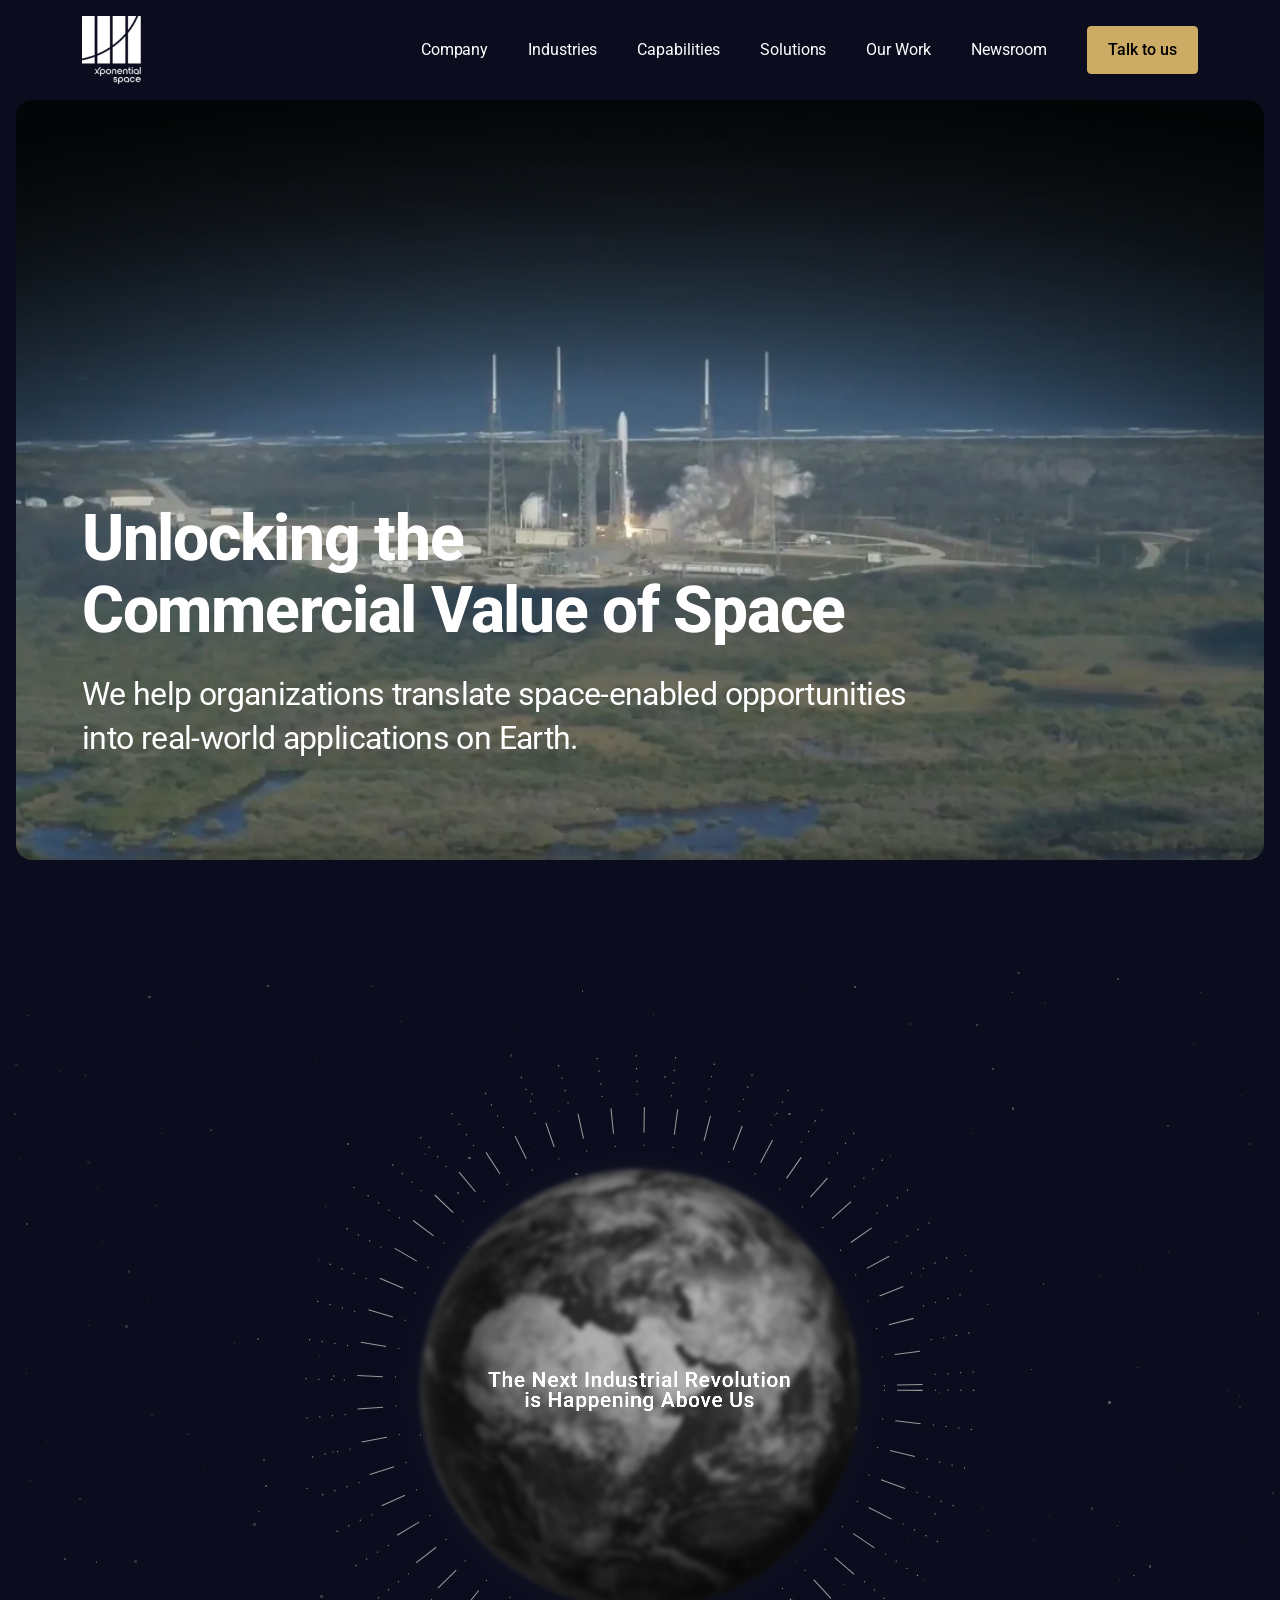
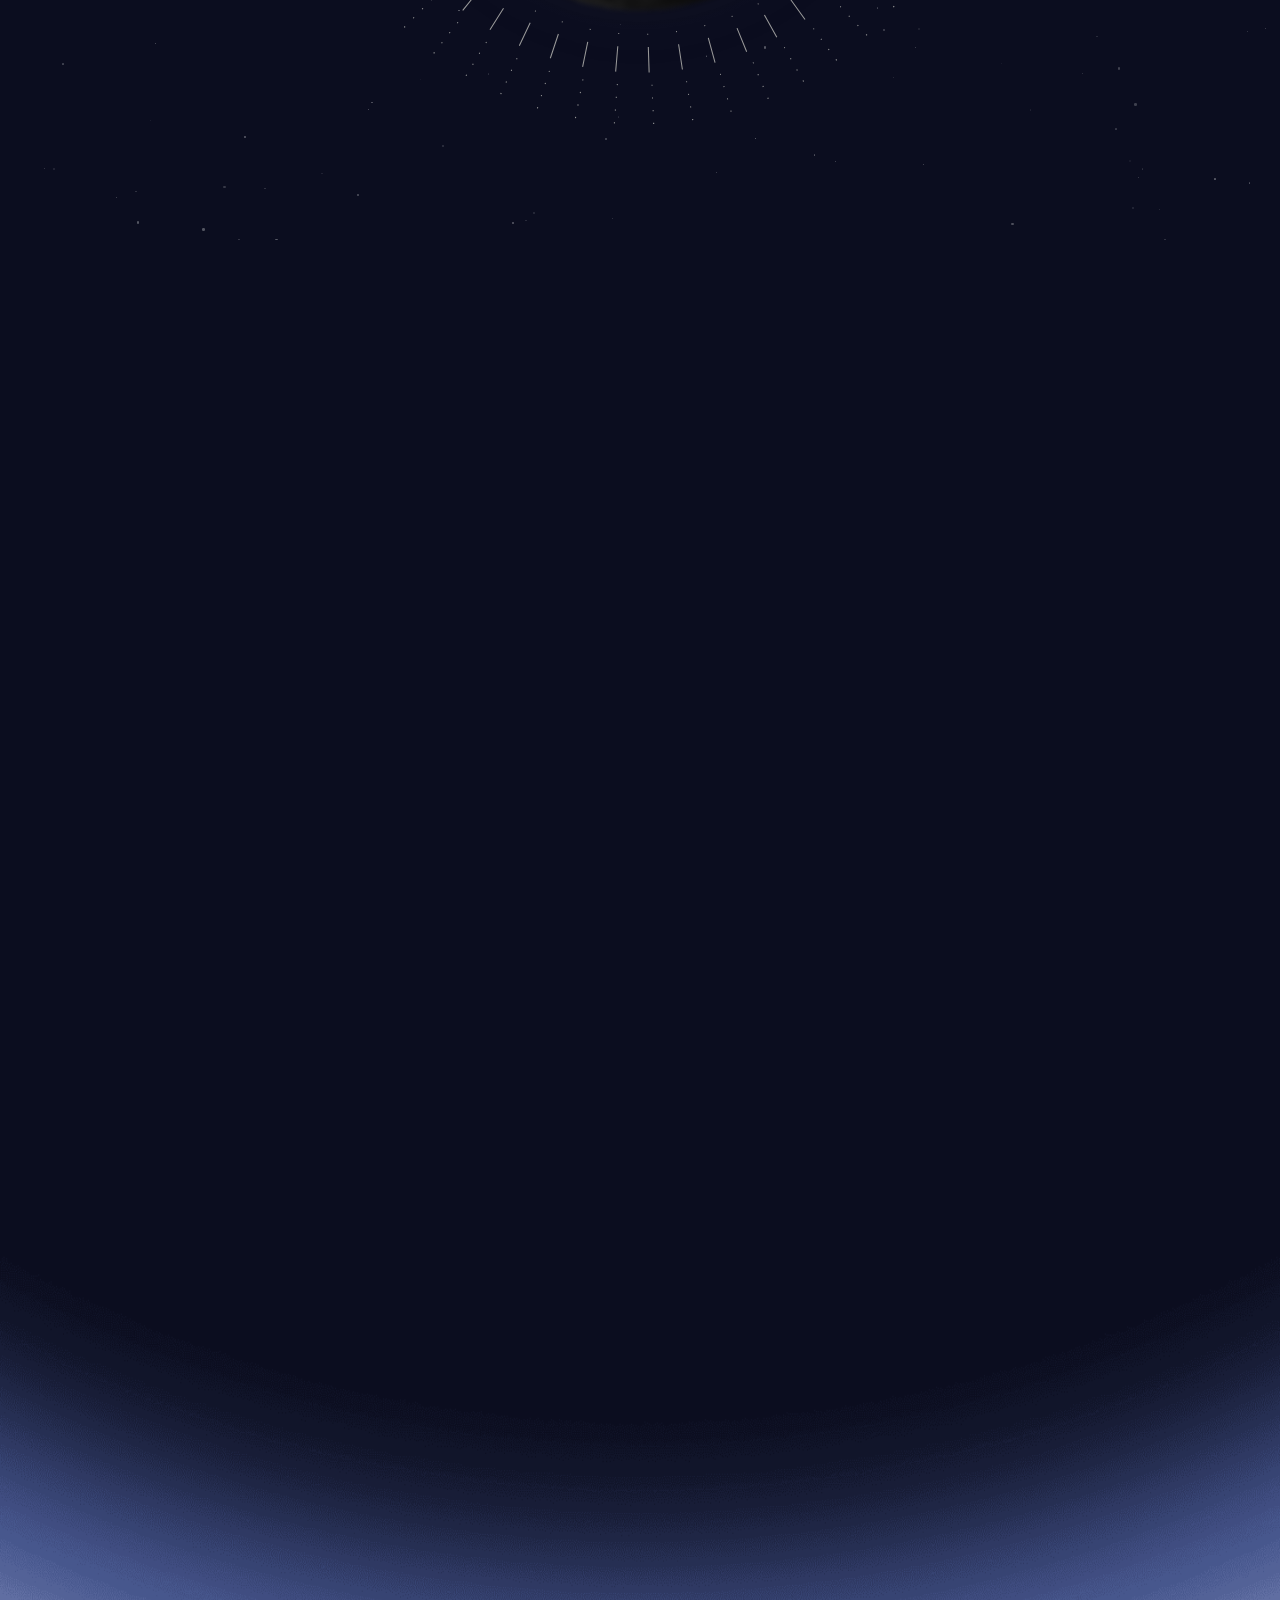
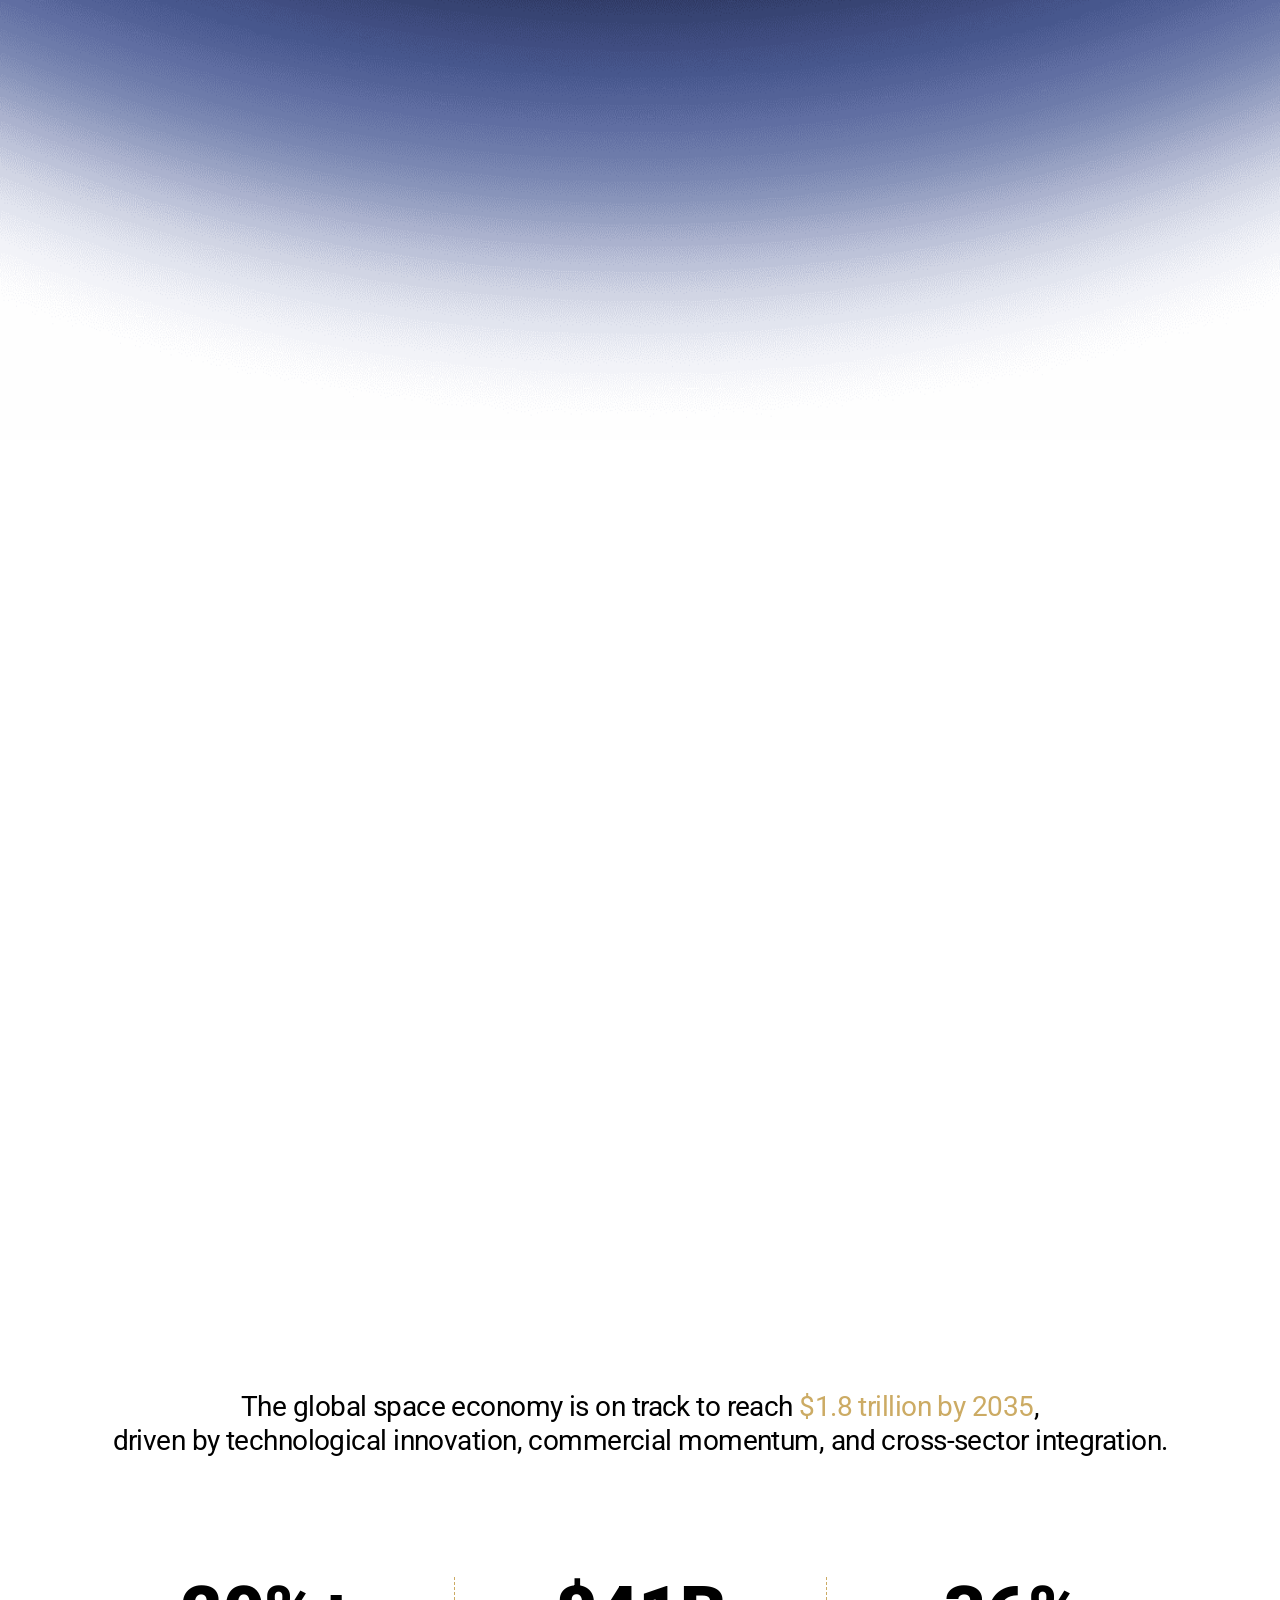
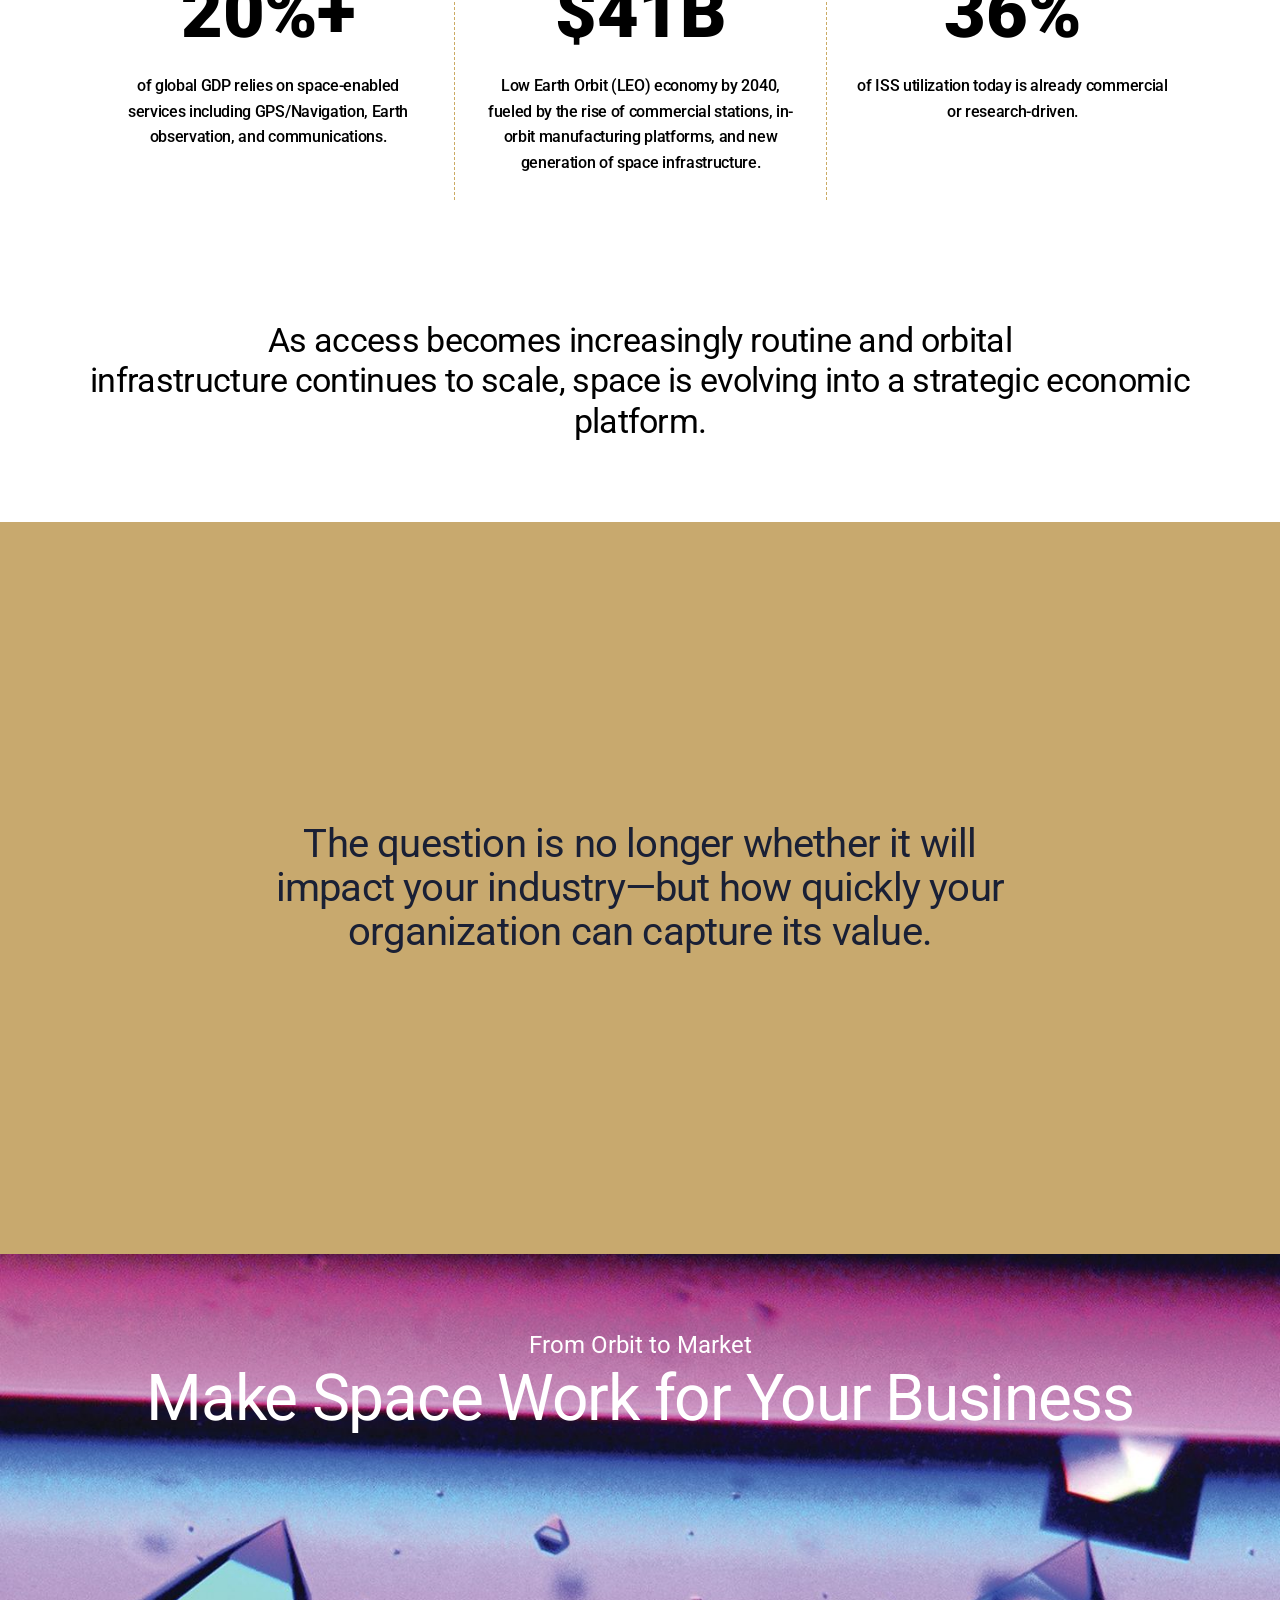
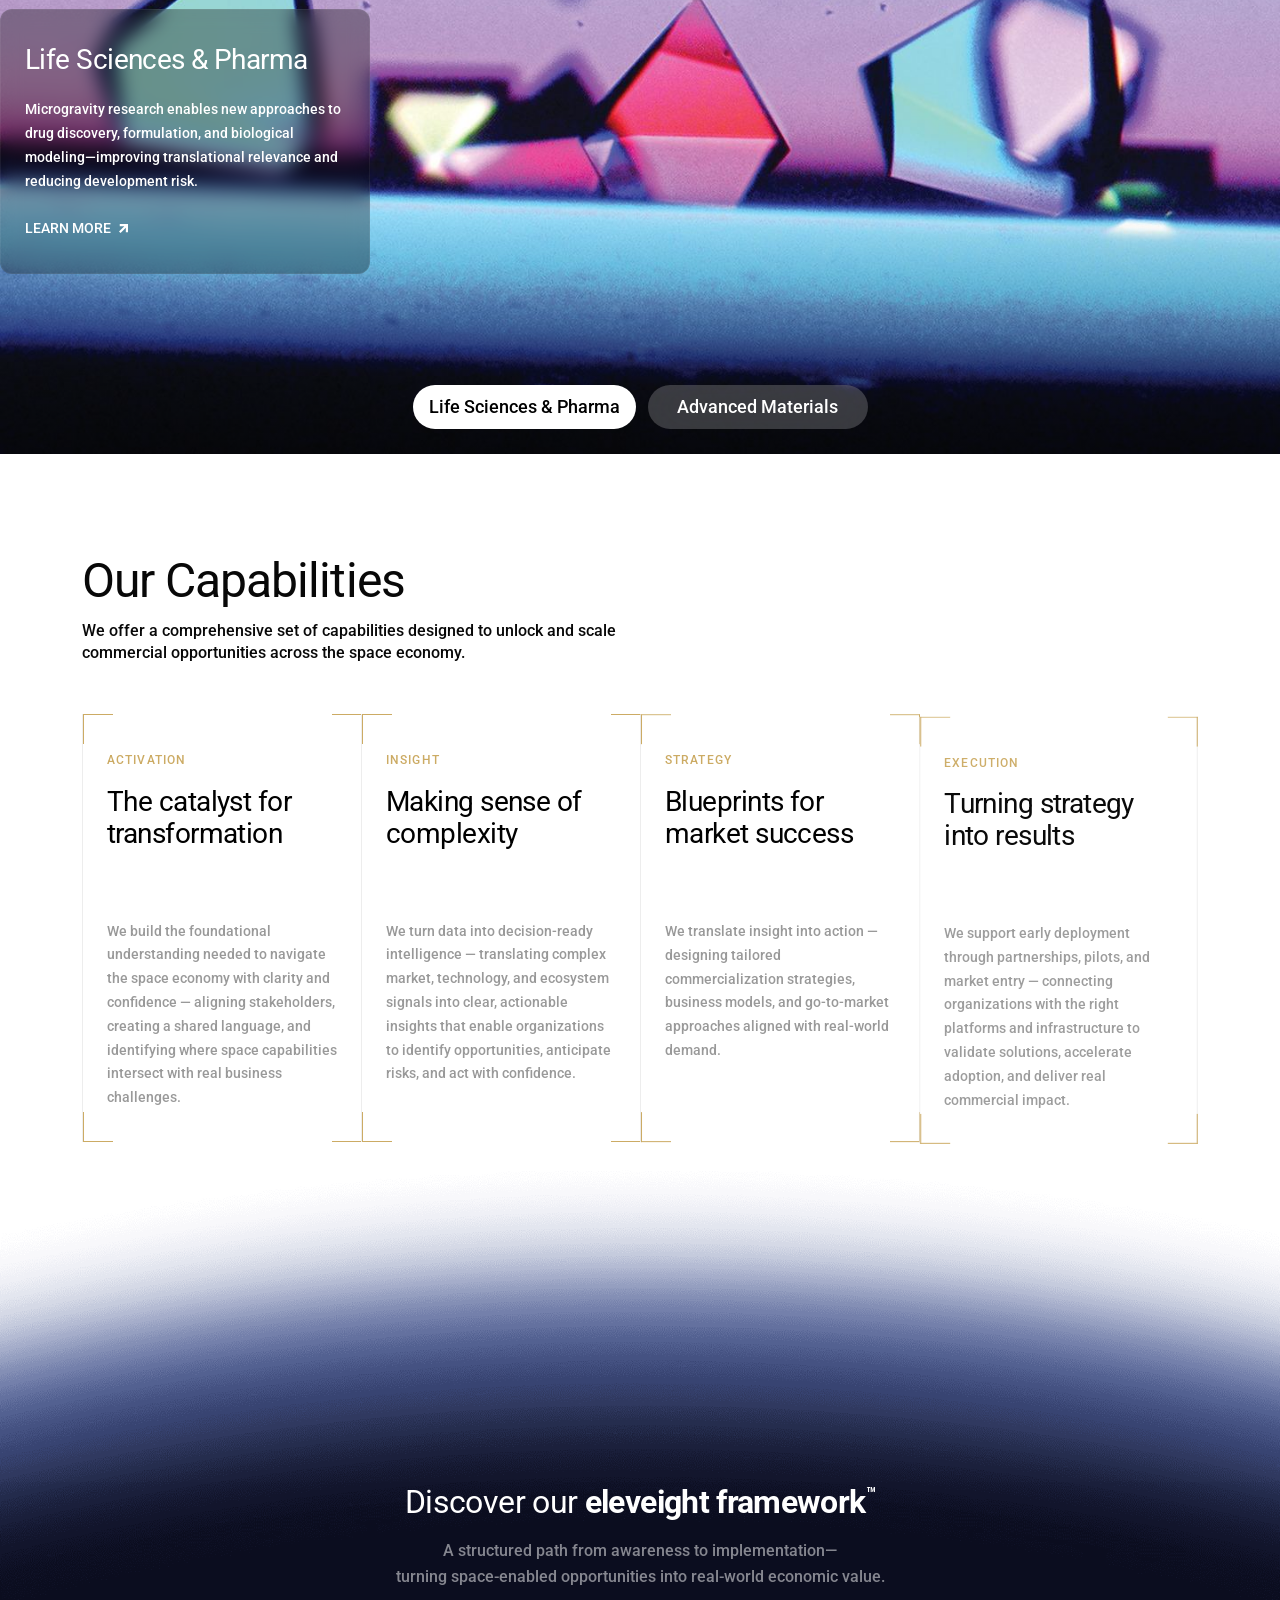
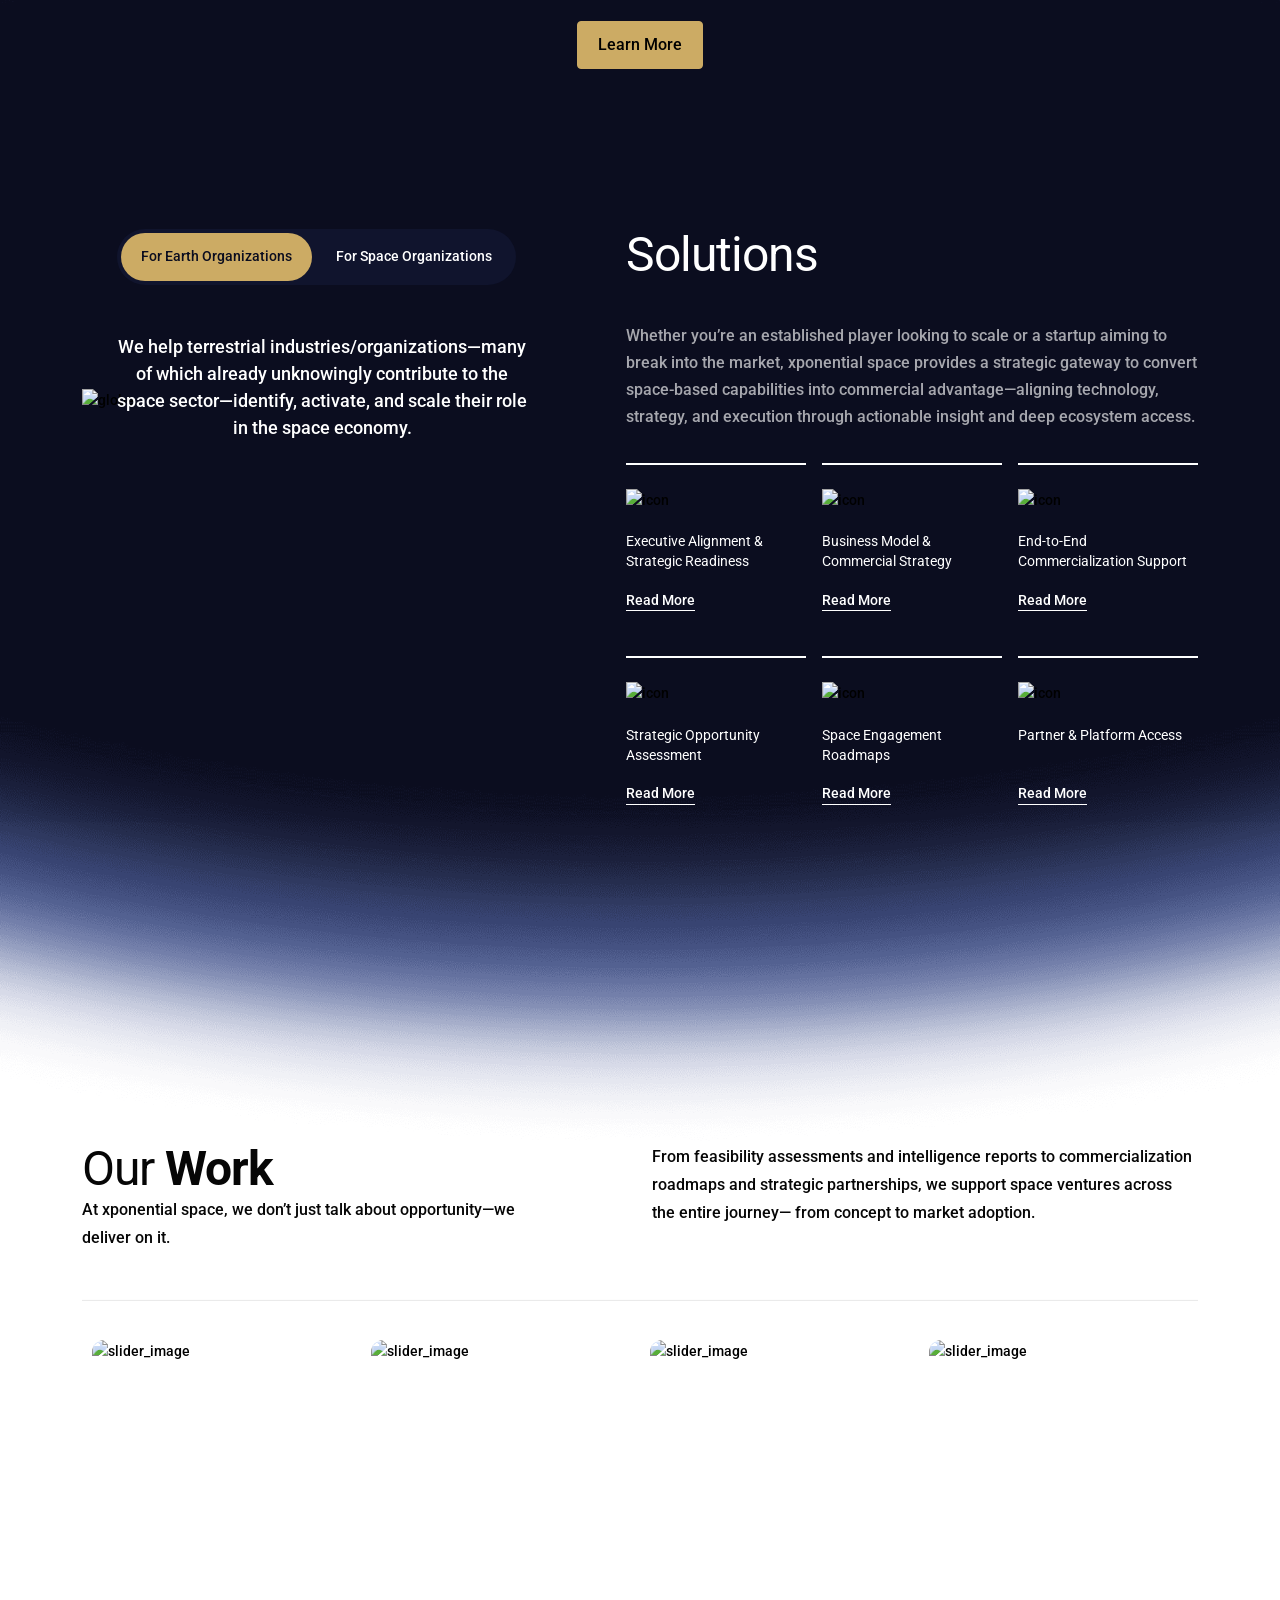
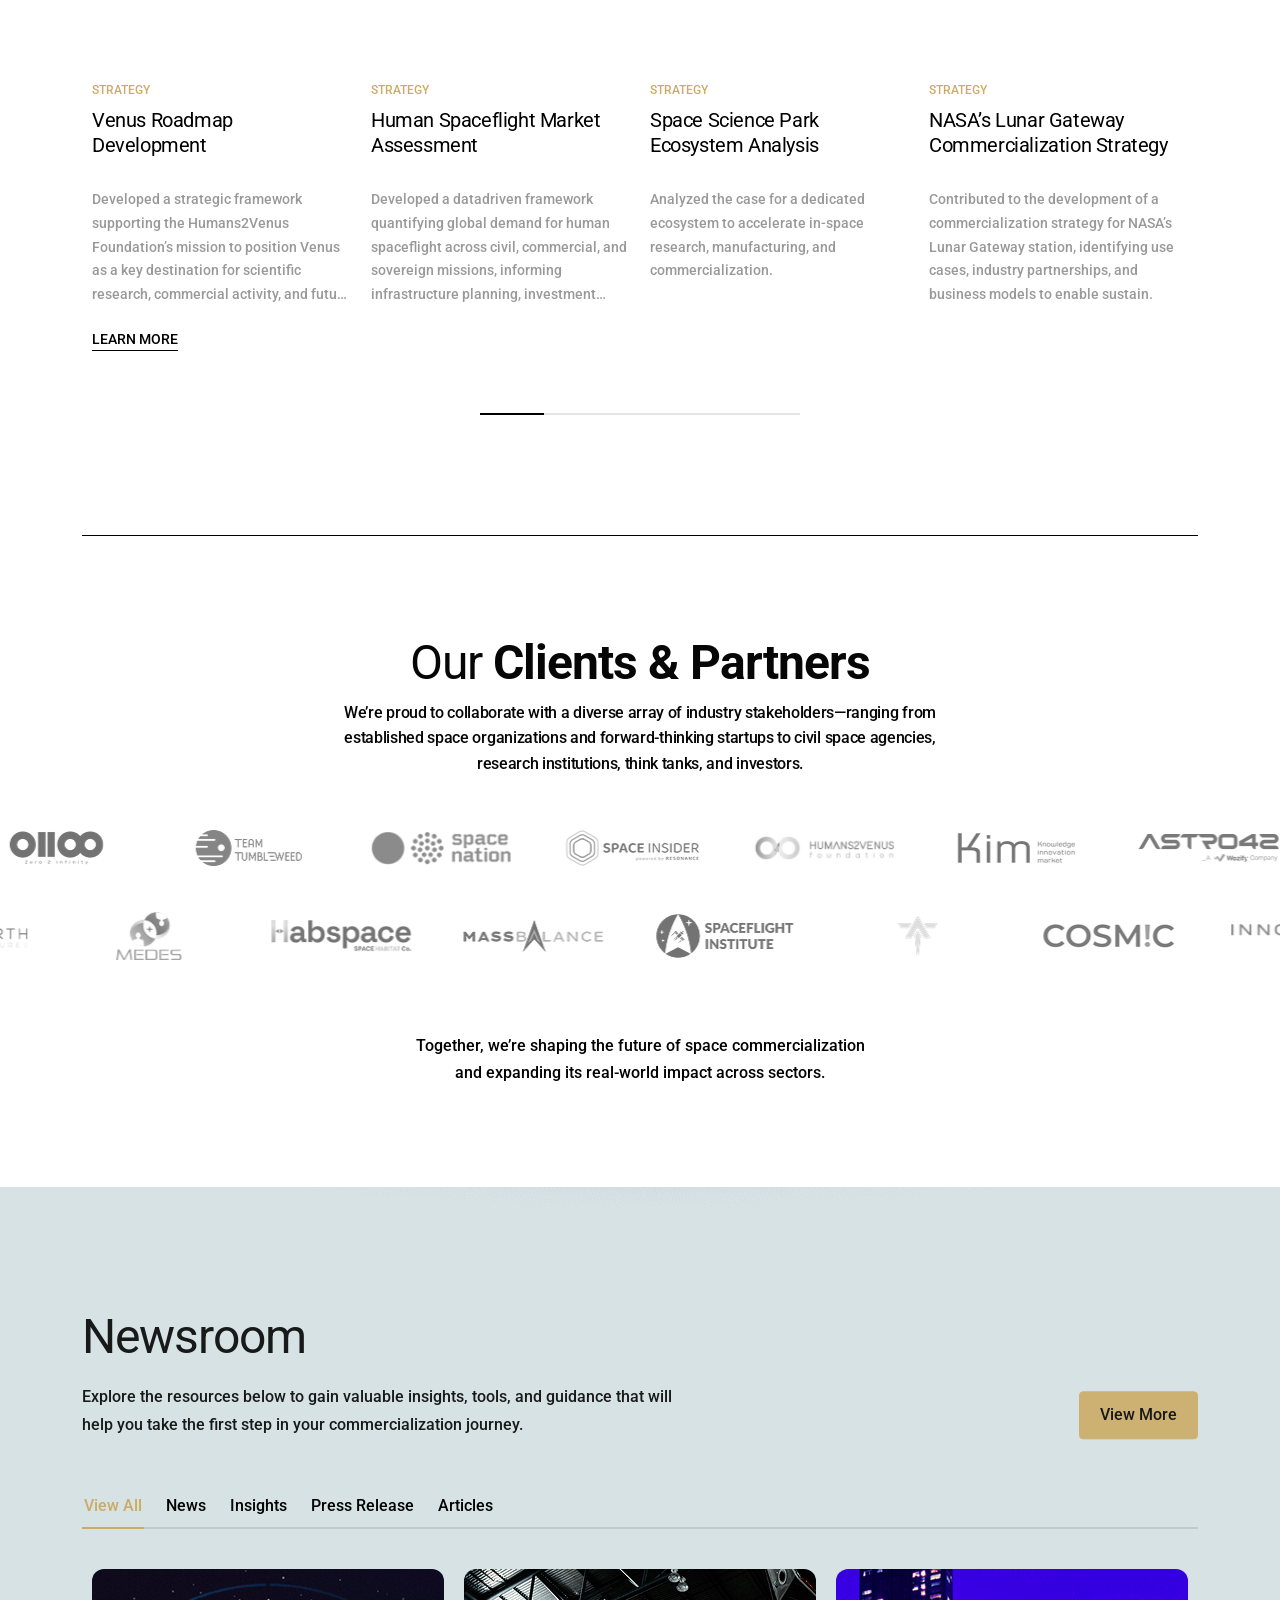
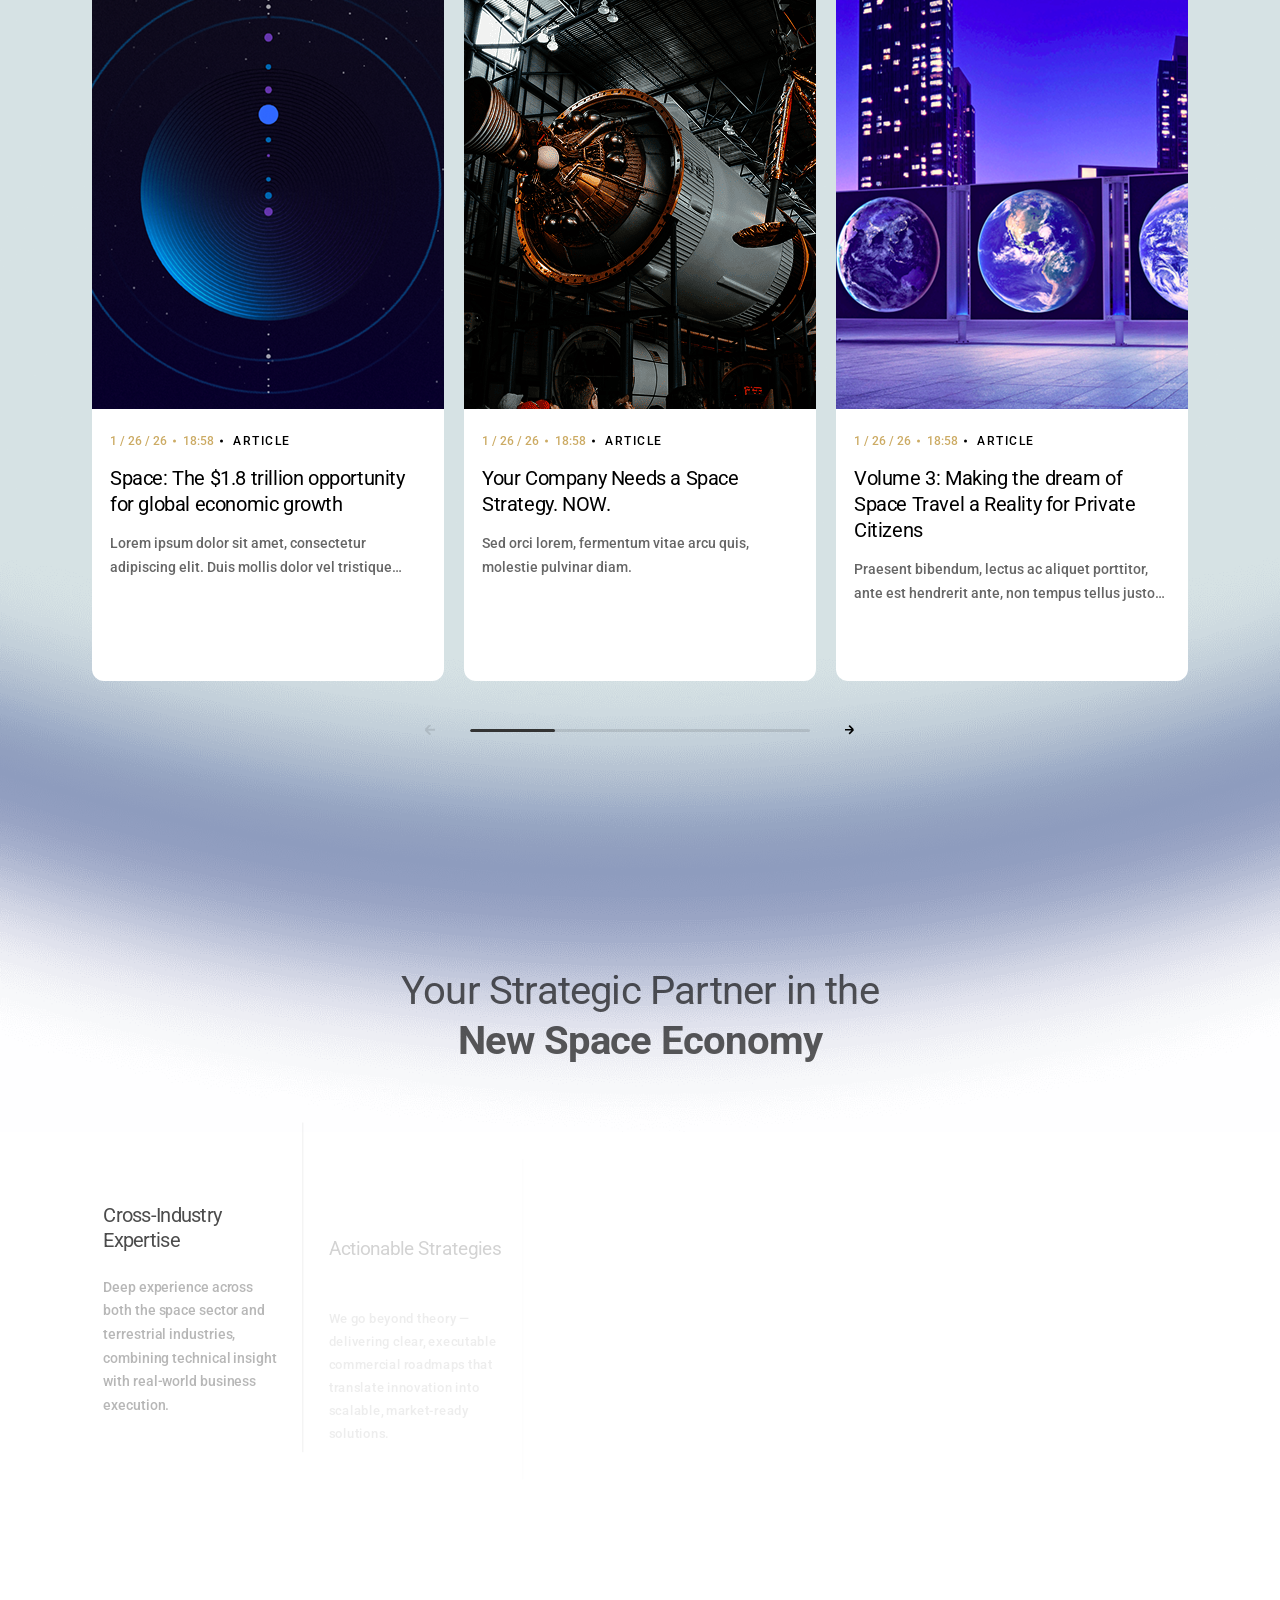
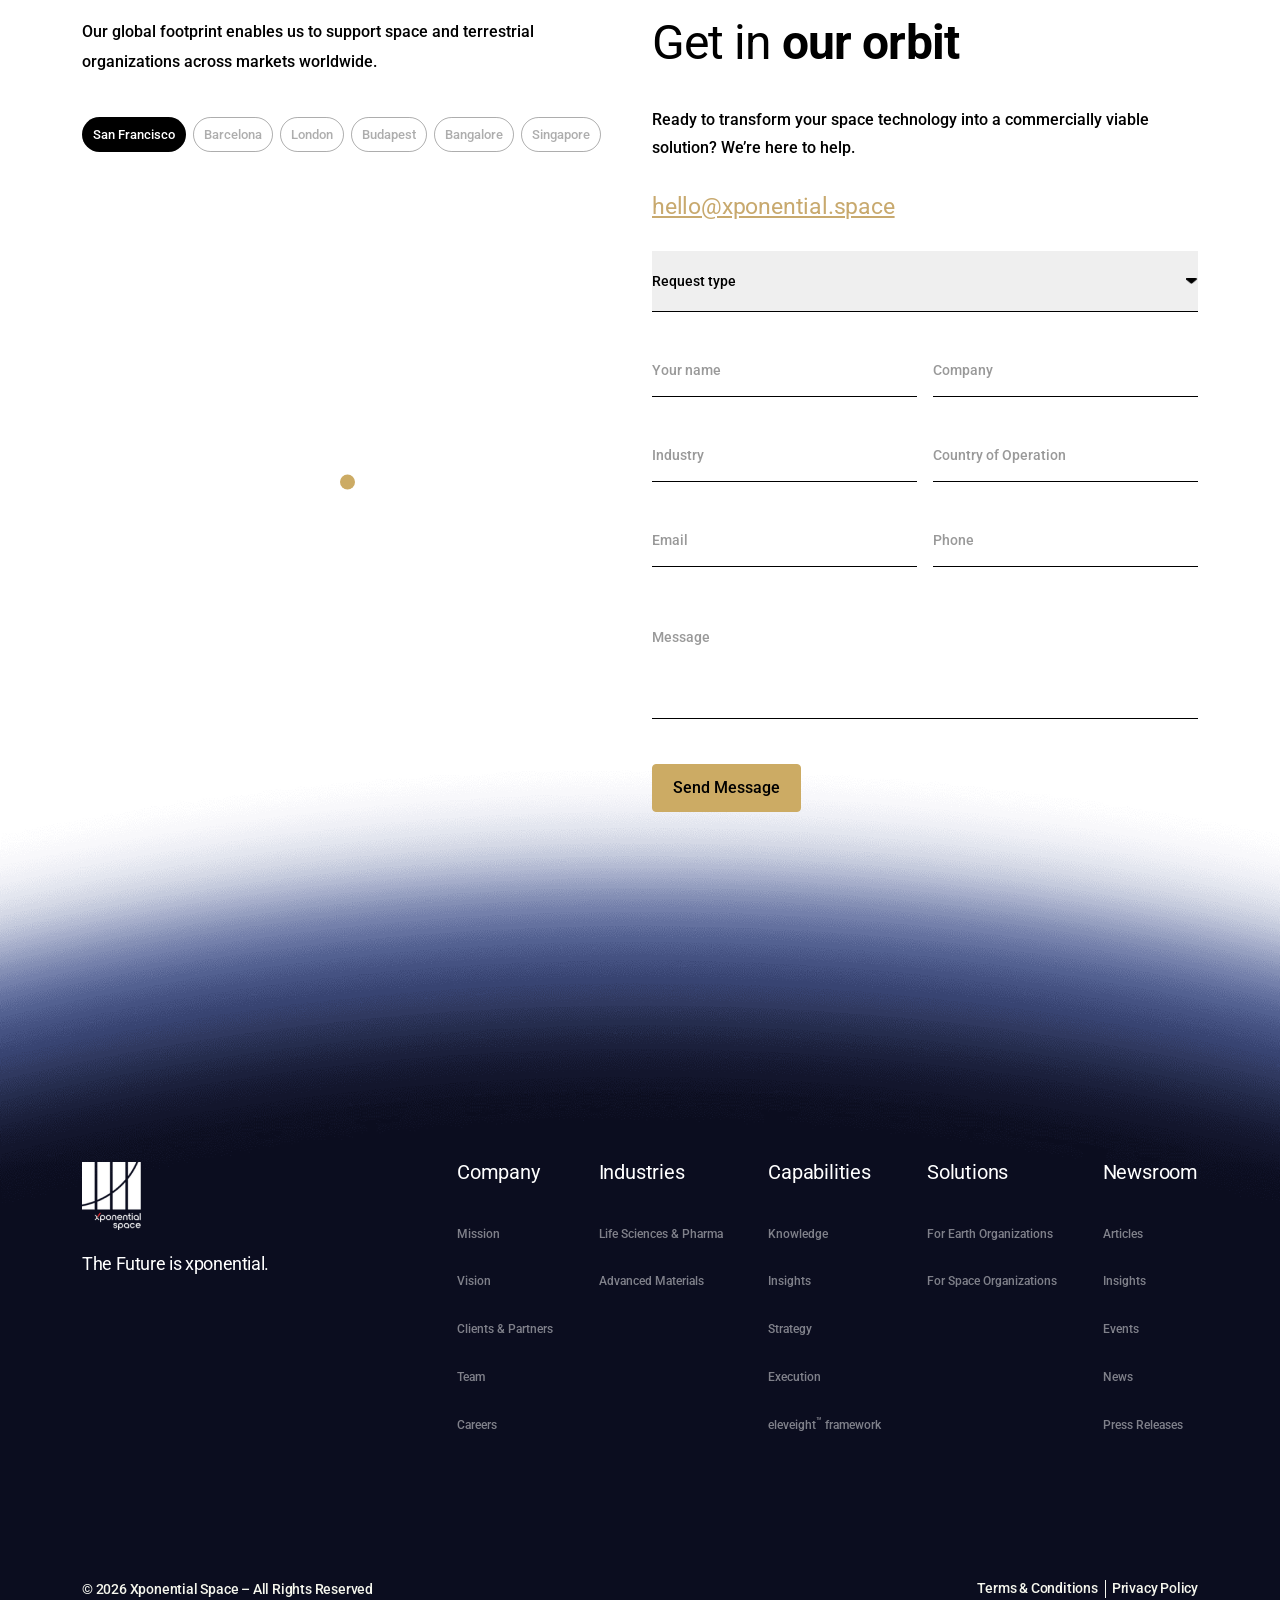
==== index.html @ 1e390781 "ftrr" ====
<!doctype html>
<html lang="en">

<head>
  <meta charset="utf-8" />
  <meta http-equiv="X-UA-Compatible" content="IE=edge" />
  <meta content="width=device-width, initial-scale=1.0, maximum-scale=1.0, user-scalable=0" name="viewport" />
  <meta name="author" content="" />
  <meta name="description" content="Xponential Space helps organizations translate space-enabled opportunities into real-world commercial value on Earth — from feasibility and strategy to mission execution." />
  <link rel="canonical" href="https://www.xponentialspace.com/" />
  <title>Xponential Space</title>
  <!--fav icon-->
  <link rel="shortcut icon" href="./images/fab.png" type="image/x-icon" />

  <!-- Preconnect to font origins (performance) -->
  <link rel="preconnect" href="https://fonts.googleapis.com" />
  <link rel="preconnect" href="https://fonts.gstatic.com" crossorigin />
  <link href="https://fonts.googleapis.com/css2?family=Roboto:ital,wght@0,100..900;1,100..900&display=swap" rel="stylesheet" />

  <!-- Preload LCP-critical assets -->
  <link rel="preload" as="image" href="./images/banner_poster.webp" fetchpriority="high" />

  <!-- Default links -->
  <link href="css/bootstrap.min.css" rel="stylesheet" type="text/css" />

  <!--Plugin Css-->
  <link href="css/slick.css" rel="stylesheet" type="text/css" />
  <link href="css/slick-theme.css" rel="stylesheet" type="text/css" />

  <!-- custom links -->
  <link href="css/custom.css" rel="stylesheet" type="text/css" />
  <link href="css/responsive.css" rel="stylesheet" type="text/css" />
</head>

<body>
  <!-- header -->
  <header class="hdr_sec">
    <nav class="navbar">
      <div class="container">
        <a class="hdr_logo" href="./index.html">
          <img src="./images/header-logo.png" alt="Logo" class="logo" fetchpriority="high" />
        </a>

        <div class="nav_wrapper" id="navWrapper">
          <ul class="navbar_nav">
            <li class="nav_item">
              <a class="nav_link active" href="./company.html">Company</a>
            </li>
            <li class="nav_item">
              <a class="nav_link" href="">Industries</a>
            </li>
            <li class="nav_item">
              <a class="nav_link" href="">Capabilities</a>
            </li>
            <li class="nav_item has-sub-mnu">
              <a class="nav_link" href="">Solutions</a>
              <ul class="sub-mnu">
                <li class="sub-mnu-itm">
                  <a class="nav_link" href="">Sub Menu 1</a>
                </li>
                <li class="sub-mnu-itm">
                  <a class="nav_link" href="">Sub Menu 2</a>
                </li>
                <li class="sub-mnu-itm">
                  <a class="nav_link" href="">Sub Menu 3</a>
                </li>
              </ul>
            </li>
            <li class="nav_item">
              <a class="nav_link" href="">Our Work</a>
            </li>
            <li class="nav_item">
              <a class="nav_link" href="">Newsroom</a>
            </li>
          </ul>
          <div class="hdr-btn">
            <a href="" class="primary_btn">Talk to us</a>
          </div>
          <!-- <span class="d-lg-none close_header"><img src="./images/crossIcon.png" alt=""  loading="lazy" /></span> -->
        </div>
      </div>
    </nav>
    <div class="overlay" id="overlay"></div>
  </header>
  <!-- header -->

  <section class="hm_bnnr">
    <div class="bnnr_cnct_wrp">
      <div class="bnnr_vdo">
        <video autoplay loop muted playsinline preload="metadata" poster="./images/banner_poster.webp" fetchpriority="high">
          <source src="./images/banner_video.mp4" type="video/mp4">
          Your browser does not support the video tag.
        </video>
      </div>
      <div class="container">
        <div class="bnnr_cnct">
          <h1 class="bnnr_title">
            <span>Unlocking the</span> Commercial Value of Space
          </h1>
          <p class="bnnr_subtitle">
            We help organizations translate space-enabled opportunities into
            real-world applications on Earth.
          </p>
        </div>
      </div>
    </div>
  </section>

  <!-- ═══════════════════ SCROLL STORY ═══════════════════════ -->
  <section id="scroll-story">
    <div id="section1" class="story-section">
      <div class="section-bg"></div>
    </div>
    <div id="section2" class="story-section">
      <div class="section-bg"></div>
    </div>
    <div id="section3" class="story-section">
      <div class="section-bg"></div>
    </div>
    <div id="section4" class="story-section">
      <div class="section-bg"></div>
    </div>
    <div id="sticky-layer">
      <div id="stars-layer"></div>
      <div id="stage">
        <div id="glow-disc"></div>
        <div id="tick-ring">
          <svg viewBox="0 0 1263 1263" fill="none" xmlns="http://www.w3.org/2000/svg">
            <g filter="url(#filter0_f)">
              <path
                d="M1139.13 631.13C1139.13 911.69 911.69 1139.13 631.129 1139.13C350.569 1139.13 123.129 911.69 123.129 631.13C123.129 350.569 350.569 123.13 631.129 123.13C911.69 123.13 1139.13 350.569 1139.13 631.13Z"
                stroke="#9A9A9A" stroke-width="48" stroke-dasharray="1.95 58.06" />
            </g>
            <g filter="url(#filter1_f)">
              <path
                d="M1091.13 631.13C1091.13 885.181 885.18 1091.13 631.129 1091.13C377.078 1091.13 171.129 885.181 171.129 631.13C171.129 377.079 377.078 171.13 631.129 171.13C885.18 171.13 1091.13 377.079 1091.13 631.13Z"
                stroke="#9A9A9A" stroke-width="2" stroke-dasharray="1.79 52.57" />
            </g>
            <g filter="url(#filter2_f)">
              <path
                d="M1187.13 631.13C1187.13 938.2 938.2 1187.13 631.129 1187.13C324.059 1187.13 75.1294 938.2 75.1294 631.13C75.1294 324.059 324.059 75.1295 631.129 75.1295C938.2 75.1295 1187.13 324.059 1187.13 631.13Z"
                stroke="#9A9A9A" stroke-width="2" stroke-dasharray="1.79 63.54" />
            </g>
            <g filter="url(#filter3_f)">
              <path
                d="M1235.13 631.13C1235.13 964.71 964.709 1235.13 631.129 1235.13C297.549 1235.13 27.1294 964.71 27.1294 631.13C27.1294 297.55 297.549 27.1295 631.129 27.1295C964.709 27.1295 1235.13 297.55 1235.13 631.13Z"
                stroke="#9A9A9A" stroke-width="2.17266" stroke-dasharray="1.94 69.03" />
            </g>
            <g filter="url(#filter4_f)">
              <path
                d="M1259.13 631.13C1259.13 977.964 977.964 1259.13 631.129 1259.13C284.295 1259.13 3.12939 977.964 3.12939 631.13C3.12939 284.295 284.295 3.12952 631.129 3.12952C977.964 3.12952 1259.13 284.295 1259.13 631.13Z"
                stroke="#9A9A9A" stroke-width="2.25899" stroke-dasharray="2.02 71.77" />
            </g>
            <g filter="url(#filter5_f)">
              <path
                d="M1211.13 631.13C1211.13 951.455 951.455 1211.13 631.129 1211.13C310.804 1211.13 51.1294 951.455 51.1294 631.13C51.1294 310.804 310.804 51.1295 631.129 51.1295C951.455 51.1295 1211.13 310.804 1211.13 631.13Z"
                stroke="#9A9A9A" stroke-width="2.08633" stroke-dasharray="1.87 66.29" />
            </g>
            <defs>
              <filter id="filter0_f" x="97.1294" y="97.1295" width="1068" height="1068" filterUnits="userSpaceOnUse"
                color-interpolation-filters="sRGB">
                <feFlood flood-opacity="0" result="BackgroundImageFix" />
                <feBlend mode="normal" in="SourceGraphic" in2="BackgroundImageFix" result="shape" />
                <feGaussianBlur stdDeviation="1" result="effect1_foregroundBlur" />
              </filter>
              <filter id="filter1_f" x="168.129" y="168.13" width="926" height="926" filterUnits="userSpaceOnUse"
                color-interpolation-filters="sRGB">
                <feFlood flood-opacity="0" result="BackgroundImageFix" />
                <feBlend mode="normal" in="SourceGraphic" in2="BackgroundImageFix" result="shape" />
                <feGaussianBlur stdDeviation="1" result="effect1_foregroundBlur" />
              </filter>
              <filter id="filter2_f" x="72.1294" y="72.1295" width="1118" height="1118" filterUnits="userSpaceOnUse"
                color-interpolation-filters="sRGB">
                <feFlood flood-opacity="0" result="BackgroundImageFix" />
                <feBlend mode="normal" in="SourceGraphic" in2="BackgroundImageFix" result="shape" />
                <feGaussianBlur stdDeviation="1" result="effect1_foregroundBlur" />
              </filter>
              <filter id="filter3_f" x="24.043" y="24.0432" width="1214.17" height="1214.17"
                filterUnits="userSpaceOnUse" color-interpolation-filters="sRGB">
                <feFlood flood-opacity="0" result="BackgroundImageFix" />
                <feBlend mode="normal" in="SourceGraphic" in2="BackgroundImageFix" result="shape" />
                <feGaussianBlur stdDeviation="1" result="effect1_foregroundBlur" />
              </filter>
              <filter id="filter4_f" x="0" y="0" width="1262.26" height="1262.26" filterUnits="userSpaceOnUse"
                color-interpolation-filters="sRGB">
                <feFlood flood-opacity="0" result="BackgroundImageFix" />
                <feBlend mode="normal" in="SourceGraphic" in2="BackgroundImageFix" result="shape" />
                <feGaussianBlur stdDeviation="1" result="effect1_foregroundBlur" />
              </filter>
              <filter id="filter5_f" x="48.0862" y="48.0863" width="1166.09" height="1166.09"
                filterUnits="userSpaceOnUse" color-interpolation-filters="sRGB">
                <feFlood flood-opacity="0" result="BackgroundImageFix" />
                <feBlend mode="normal" in="SourceGraphic" in2="BackgroundImageFix" result="shape" />
                <feGaussianBlur stdDeviation="1" result="effect1_foregroundBlur" />
              </filter>
            </defs>
          </svg>
        </div>
        <div id="globe"></div>
        <div id="headline">
          <span class="line1">The Next Industrial Revolution </span>
          <span class="line2">is Happening Above Us</span>
        </div>
      </div>

      <img id="curve-svg" src="./images/curved-svg.svg" alt="" />

      <!-- <div id="stat-block">
          <div class="stat-item">
            <span class="stat-num" id="val-main">$0B</span>
          </div>
          <div class="stat-item">
            <span class="stat-year">2025</span>
          </div>
        </div> -->

      <div id="journey-year">2025</div>

      <div id="stat-block">
        <div class="stat-item">
          <span class="stat-num" id="val-main">$630B</span>
        </div>
      </div>
    </div>
  </section>
  <!-- scroll-story -->

  <section class="btm_scroll_story">
    <div class="container">
      <h3>
        The global space economy is on track to reach
        <span>$1.8 trillion by 2035</span>, <br />
        driven by technological innovation, commercial momentum, and
        cross-sector integration.
      </h3>
    </div>
  </section>

  <!-- counter_sec -->
  <section class="counter_sec">
    <div class="container">
      <div class="counter_wrp">
        <div class="counter_itm">
          <h6 class="counter" data-target="50" data-suffix="%+">0</h6>
          <p>
            of global GDP relies on space-enabled services including
            GPS/Navigation, Earth observation, and communications.
          </p>
        </div>

        <div class="counter_itm">
          <h6 class="counter" data-target="100" data-prefix="$" data-suffix="B">
            0
          </h6>
          <p>
            Low Earth Orbit (LEO) economy by 2040, fueled by the rise of
            commercial stations, in-orbit manufacturing platforms, and new
            generation of space infrastructure.
          </p>
        </div>

        <div class="counter_itm">
          <h6 class="counter" data-target="90" data-suffix="%">0</h6>
          <p>
            of ISS utilization today is already commercial or research-driven.
          </p>
        </div>
      </div>
      <div class="countr_para">
        <p>
          As access becomes increasingly routine and orbital <span>infrastructure
            continues to scale, space is evolving into a strategic economic
            platform.</span>
        </p>
      </div>
    </div>
  </section>

  <!-- xpo_top_sec -->
  <section class="xpo_top_sec">
    <div class="xpo_scrl_cnct">
      <h2>
        The question is no longer whether it will impact your industry—but how quickly your organization can capture its
        value.
      </h2>
    </div>
  </section>

  <!-- xpo_btm_sec -->
  <!-- <section class="xpo_btm_sec">
      <div class="container">
        <div class="xpo_btm_cnct">
          <img src="./images/drklogo.svg" alt="logo"  loading="lazy" />
          <h2>
            At xponential space, we are building <b>the business layer</b> of
            the space economy, helping organizations translate space-enabled
            opportunities into real commercial value back on Earth.
          </h2>
        </div>
      </div>
    </section> -->

  <!-- frm_orbt_sec -->
  <section class="frm_orbt_sec">
    <div class="orbt_cnct_bg active" data-bg="1">
      <img src="./images/frmorbt-bg.jpg" alt="" loading="lazy" />
    </div>
    <div class="orbt_cnct_bg" data-bg="2">
      <img src="./images/AdvancedMaterials.jpg" alt="" loading="lazy" />
    </div>
    <div class="orbt_cnct_bg" data-bg="3">
      <img src="./images/SpaceDataCenters.jpg" alt="" loading="lazy" />
    </div>
    <div class="orbt_cnct_bg" data-bg="4">
      <img src="./images/Energy&Sustainabilty.jpg" alt="" loading="lazy" />
    </div>
    <div class="orbt_cnct_bg" data-bg="5">
      <img src="./images/Agriculture.webp" alt="" loading="lazy" />
    </div>
    <div class="orbt_cnct_bg" data-bg="6">
      <img src="./images/HumanSpaceflight.webp" alt="" loading="lazy" />
    </div>

    <div class="container">
      <div class="sec_tle">
        <h6>From Orbit to Market</h6>
        <h2>Make Space Work for Your Business</h2>
      </div>
      <div class="orbt_cnct_bx_cntnr">
        <div class="orbt_cnct_bx">
          <h3 id="card_title">Life Sciences</h3>
          <p id="card_desc">
            Microgravity research enables new approaches to drug discovery,
            formulati on, and biol ogical modeling—improving translati onal
            relevance and reducing development risk.
          </p>
          <a href="#" class="lrn_btn">Learn More</a>
        </div>
      </div>
    </div>

    <div class="orbt_tb_sec" id="orbt_tb_sec"></div>
  </section>

  <!-- capablty_sec -->
  <section class="capablty_sec">
    <div class="container">
      <div class="sec_ttle">
        <h2>Our Capabilities</h2>
        <p>
          We offer a comprehensive set of capabilities designed to unlock and
          scale commercial opportunities across the space economy.
        </p>
      </div>
      <div class="cap_bx_wrrpr">
        <div class="cap_info_bx">
          <div class="cap_info_innr">
            <h6>Activation</h6>
            <h4>The catalyst for transformation</h4>
            <p>
              We build the foundational understanding needed to navigate the
              space economy with clarity and confidence — aligning
              stakeholders, creating a shared language, and identifying where
              space capabilities intersect with real business challenges.
            </p>
          </div>
        </div>
        <div class="cap_info_bx">
          <div class="cap_info_innr">
            <h6>Insight</h6>
            <h4>Making sense of complexity</h4>
            <p>
              We turn data into decision-ready intelligence — translating
              complex market, technology, and ecosystem signals into clear,
              actionable insights that enable organizations to identify
              opportunities, anticipate risks, and act with confidence.
            </p>
          </div>
        </div>
        <div class="cap_info_bx">
          <div class="cap_info_innr">
            <h6>Strategy</h6>
            <h4>Blueprints for market success</h4>
            <p>
              We translate insight into action — designing tailored
              commercialization strategies, business models, and go-to-market
              approaches aligned with real-world demand.
            </p>
          </div>
        </div>
        <div class="cap_info_bx">
          <div class="cap_info_innr">
            <h6>Execution</h6>
            <h4>Turning strategy into results</h4>
            <p>
              We support early deployment through partnerships, pilots, and
              market entry — connecting organizations with the right platforms
              and infrastructure to validate solutions, accelerate adoption,
              and deliver real commercial impact.
            </p>
          </div>
        </div>
      </div>
    </div>
  </section>

  <!-- elveigh_sec -->
  <section class="elveigh_sec">
    <div class="elveigh_sec_cnct">
      <div class="container">
        <div class="elvt_ttle">
          <h3>Discover our <b>eleveight framework<sup>&trade;</sup></b></h3>
          <p>A structured path from awareness to implementation—</p>
          <p>
            turning space-enabled opportunities into real-world economic
            value.
          </p>
          <a href="#" class="primary_btn red">Learn More</a>
        </div>
        <div class="sol_tb_mn">
          <ul class="nav" id="sol_tb" role="tablist">
            <li class="nav-item" role="presentation">
              <button class="nav_link active" id="sol_tb1" data-bs-toggle="tab" data-bs-target="#sol_tbcnct1"
                type="button" role="tab" aria-controls="home-tab-pane" aria-selected="true">
                For Earth Organizations
              </button>
            </li>
            <li class="nav-item" role="presentation">
              <button class="nav_link" id="sol_tb2" data-bs-toggle="tab" data-bs-target="#sol_tbcnct2" type="button"
                role="tab" aria-controls="profile-tab-pane" aria-selected="false">
                For Space Organizations
              </button>
            </li>
            <div class="nav_slider"></div>
          </ul>
          <div class="tab-content" id="sol_tb_cnct">
            <div class="tab-pane fade show active" id="sol_tbcnct1" role="tabpanel" aria-labelledby="sol_tb1"
              tabindex="0">
              <div class="sol_tab_wrp">
                <div class="sol_tab_lft">
                  <div class="solgblimg">
                    <img src="./images/solglb1.png" alt="globe"  loading="lazy" />
                  </div>
                  <p>
                    We help terrestrial industries/organizations—many of which
                    already unknowingly contribute to the space
                    sector—identify, activate, and scale their role in the
                    space economy.
                  </p>
                </div>
                <div class="sol_tab_rgt">
                  <div class="sol_rgt_ttle">
                    <h2>Solutions</h2>
                    <p>
                      Whether you’re an established player looking to scale or
                      a startup aiming to break into the market, xponential
                      space provides a strategic gateway to convert
                      space-based capabilities into commercial
                      advantage—aligning technology, strategy, and execution
                      through actionable insight and deep ecosystem access.
                    </p>
                  </div>
                  <div class="sol_lstngs">
                    <ul>
                      <li>
                        <div class="sol_lst_itm">
                          <img src="./images/sol_icn1-1.svg" alt="icon"  loading="lazy" />
                          <h4>Executive Alignment & Strategic Readiness</h4>
                          <a href="#" class="lrn_btn no_arw" data-bs-toggle="modal" data-bs-target="#solutionModal">Read
                            More</a>
                        </div>
                      </li>
                      <li>
                        <div class="sol_lst_itm">
                          <img src="./images/sol_icn1-2.svg" alt="icon"  loading="lazy" />
                          <h4>Business Model & Commercial Strategy</h4>
                          <a href="#" class="lrn_btn no_arw">Read More</a>
                        </div>
                      </li>
                      <li>
                        <div class="sol_lst_itm">
                          <img src="./images/sol_icn1-3.svg" alt="icon"  loading="lazy" />
                          <h4>End-to-End Commercialization Support</h4>
                          <a href="#" class="lrn_btn no_arw">Read More</a>
                        </div>
                      </li>
                      <li>
                        <div class="sol_lst_itm">
                          <img src="./images/sol_icn1-4.svg" alt="icon"  loading="lazy" />
                          <h4>Strategic Opportunity Assessment</h4>
                          <a href="#" class="lrn_btn no_arw">Read More</a>
                        </div>
                      </li>
                      <li>
                        <div class="sol_lst_itm">
                          <img src="./images/sol_icn1-5.svg" alt="icon"  loading="lazy" />
                          <h4>Space Engagement Roadmaps</h4>
                          <a href="#" class="lrn_btn no_arw">Read More</a>
                        </div>
                      </li>
                      <li>
                        <div class="sol_lst_itm">
                          <img src="./images/sol_icn1-6.svg" alt="icon"  loading="lazy" />
                          <h4>Partner & Platform Access</h4>
                          <a href="#" class="lrn_btn no_arw">Read More</a>
                        </div>
                      </li>
                    </ul>
                  </div>
                </div>
              </div>
            </div>
            <div class="tab-pane fade" id="sol_tbcnct2" role="tabpanel" aria-labelledby="sol_tb2" tabindex="0">
              <div class="sol_tab_wrp">
                <div class="sol_tab_lft">
                  <div class="solgblimg">
                    <img src="./images/solglb2.png" alt="globe"  loading="lazy" />
                  </div>
                  <p>
                    We help space organizations transform proven capabilities
                    into repeatable revenue—by identifying high-value markets,
                    structuring partnerships, and accelerating adoption at
                    scale.
                  </p>
                </div>
                <div class="sol_tab_rgt">
                  <div class="sol_rgt_ttle">
                    <h2>Solutions</h2>
                    <p>
                      Whether you’re an established player looking to scale or
                      a pioneering startup entering the market, Xponential
                      Space helps translate advanced space capabilities into
                      real-world commercial opportunities. By bridging the gap
                      between space technologies and terrestrial demand, we
                      enable organizations to unlock new markets, accelerate
                      adoption, and build sustainable revenue
                      streams—transforming space capabilities into real
                      economic value across industries.
                    </p>
                  </div>
                  <div class="sol_lstngs">
                    <ul>
                      <li>
                        <div class="sol_lst_itm">
                          <img src="./images/sol_icn2-1.svg" alt="icon"  loading="lazy" />
                          <h4>Non-Space Market Access</h4>
                          <a href="#" class="lrn_btn no_arw">Read More</a>
                        </div>
                      </li>
                      <li>
                        <div class="sol_lst_itm">
                          <img src="./images/sol_icn2-2.svg" alt="icon"  loading="lazy" />
                          <h4>Market Intelligence & Insights</h4>
                          <a href="#" class="lrn_btn no_arw">Read More</a>
                        </div>
                      </li>
                      <li>
                        <div class="sol_lst_itm">
                          <img src="./images/sol_icn2-3.svg" alt="icon"  loading="lazy" />
                          <h4>Fundraising and Investment Support</h4>
                          <a href="#" class="lrn_btn no_arw">Read More</a>
                        </div>
                      </li>
                      <li>
                        <div class="sol_lst_itm">
                          <img src="./images/sol_icn2-4.svg" alt="icon"  loading="lazy" />
                          <h4>Commercial Strategy & Market Expansion</h4>
                          <a href="#" class="lrn_btn no_arw">Read More</a>
                        </div>
                      </li>
                      <li>
                        <div class="sol_lst_itm">
                          <img src="./images/sol_icn2-5.svg" alt="icon"  loading="lazy" />
                          <h4>Branding and Marketing Strategy</h4>
                          <a href="#" class="lrn_btn no_arw">Read More</a>
                        </div>
                      </li>
                      <li>
                        <div class="sol_lst_itm">
                          <img src="./images/sol_icn2-6.svg" alt="icon"  loading="lazy" />
                          <h4>International Representation</h4>
                          <a href="#" class="lrn_btn no_arw">Read More</a>
                        </div>
                      </li>
                      <li>
                        <div class="sol_lst_itm">
                          <img src="./images/sol_icn2-7.svg" alt="icon"  loading="lazy" />
                          <h4>Business Development & Partnerships</h4>
                          <a href="#" class="lrn_btn no_arw">Read More</a>
                        </div>
                      </li>
                      <li>
                        <div class="sol_lst_itm">
                          <img src="./images/sol_icn2-8.svg" alt="icon"  loading="lazy" />
                          <h4>Regulatory and Compliance Consulting</h4>
                          <a href="#" class="lrn_btn no_arw">Read More</a>
                        </div>
                      </li>
                      <li>
                        <div class="sol_lst_itm">
                          <img src="./images/sol_icn2-9.svg" alt="icon"  loading="lazy" />
                          <h4>Technology Transfer Programs</h4>
                          <a href="#" class="lrn_btn no_arw">Read More</a>
                        </div>
                      </li>
                      <li>
                        <div class="sol_lst_itm">
                          <img src="./images/sol_icn2-10.svg" alt="icon"  loading="lazy" />
                          <h4>Accelerator Programs</h4>
                          <a href="#" class="lrn_btn no_arw">Read More</a>
                        </div>
                      </li>
                    </ul>
                  </div>
                </div>
              </div>
            </div>
          </div>
        </div>
      </div>
    </div>
  </section>

  <!-- our_wrk_sec -->
  <section class="our_wrk_sec">
    <div class="container">
      <div class="row ourwrk_ttl">
        <div class="col-md-6">
          <h2>Our <b>Work</b></h2>
          <p class="st_des">
            At xponential space, we don’t just talk about opportunity—we
            deliver on it.
          </p>
        </div>
        <div class="col-md-6">
          <p>
            From feasibility assessments and intelligence reports to
            commercialization roadmaps and strategic partnerships, we support
            space ventures across the entire journey— from concept to market
            adoption.
          </p>
        </div>
      </div>
      <div class="work_sldr">
        <div class="work_sldr_itm">
          <div class="work_sldrinnr">
            <div class="img_wrp">
              <img src="./images/wrksldr_1-1.png" alt="slider_image"  loading="lazy" />
            </div>
            <div class="cnct_wrp">
              <h6>Strategy</h6>
              <h4>Venus Roadmap Development</h4>
              <p>
                Developed a strategic framework supporting the Humans2Venus
                Foundation’s mission to position Venus as a key destination
                for scientific research, commercial activity, and future human
                exploration.
              </p>
              <a href="https://venusroadmap.org/" target="_blank" class="lrn_btn lrn_btn_dark no_arw">Learn More</a>
            </div>
          </div>
        </div>
        <div class="work_sldr_itm">
          <div class="work_sldrinnr">
            <div class="img_wrp">
              <img src="./images/wrksldr_1-2.png" alt="slider_image"  loading="lazy" />
            </div>
            <div class="cnct_wrp">
              <h6>Strategy</h6>
              <h4>Human Spaceflight Market Assessment</h4>
              <p>
                Developed a datadriven framework quantifying global demand for
                human spaceflight across civil, commercial, and sovereign
                missions, informing infrastructure planning, investment
                decisions, and long-term market sustainability
              </p>
              <!-- <a href="#" class="primary_btn">Learn More</a> -->
            </div>
          </div>
        </div>
        <div class="work_sldr_itm">
          <div class="work_sldrinnr">
            <div class="img_wrp">
              <img src="./images/wrksldr_1-3.png" alt="slider_image"  loading="lazy" />
            </div>
            <div class="cnct_wrp">
              <h6>Strategy</h6>
              <h4>Space Science Park Ecosystem Analysis</h4>
              <p>
                Analyzed the case for a dedicated ecosystem to accelerate
                in-space research, manufacturing, and commercialization.
              </p>
              <!-- <a href="#" class="primary_btn">Learn More</a> -->
            </div>
          </div>
        </div>
        <div class="work_sldr_itm">
          <div class="work_sldrinnr">
            <div class="img_wrp">
              <img src="./images/wrksldr_4.png" alt="slider_image"  loading="lazy" />
            </div>
            <div class="cnct_wrp">
              <h6>Strategy</h6>
              <h4>NASA’s Lunar Gateway Commercialization Strategy</h4>
              <p>
                Contributed to the development of a commercialization strategy
                for NASA’s Lunar Gateway station, identifying use cases,
                industry partnerships, and business models to enable sustain.
              </p>
              <!-- <a href="#" class="primary_btn">Learn More</a> -->
            </div>
          </div>
        </div>
        <div class="work_sldr_itm">
          <div class="work_sldrinnr">
            <div class="img_wrp">
              <img src="./images/wrksldr_1-1.png" alt="slider_image"  loading="lazy" />
            </div>
            <div class="cnct_wrp">
              <h6>Strategy</h6>
              <h4>Venus Roadmap Development</h4>
              <p>
                Developed a strategic framework supporting the Humans2Venus
                Foundation’s mission to position Venus as a key destination
                for scientific research, commercial activity, and future human
                exploration.
              </p>
              <a href="https://venusroadmap.org/" target="_blank" class="lrn_btn lrn_btn_dark no_arw">Learn More</a>
            </div>
          </div>
        </div>
        <div class="work_sldr_itm">
          <div class="work_sldrinnr">
            <div class="img_wrp">
              <img src="./images/wrksldr_1-2.png" alt="slider_image"  loading="lazy" />
            </div>
            <div class="cnct_wrp">
              <h6>Strategy</h6>
              <h4>Human Spaceflight Market Assessment</h4>
              <p>
                Developed a datadriven framework quantifying global demand for
                human spaceflight across civil, commercial, and sovereign
                missions, informing infrastructure planning, investment
                decisions, and long-term market sustainability
              </p>
              <!-- <a href="#" class="primary_btn">Learn More</a> -->
            </div>
          </div>
        </div>
        <div class="work_sldr_itm">
          <div class="work_sldrinnr">
            <div class="img_wrp">
              <img src="./images/wrksldr_1-3.png" alt="slider_image"  loading="lazy" />
            </div>
            <div class="cnct_wrp">
              <h6>Strategy</h6>
              <h4>Space Science Park Ecosystem Analysis</h4>
              <p>
                Analyzed the case for a dedicated ecosystem to accelerate
                in-space research, manufacturing, and commercialization.
              </p>
              <!-- <a href="#" class="primary_btn">Learn More</a> -->
            </div>
          </div>
        </div>
        <div class="work_sldr_itm">
          <div class="work_sldrinnr">
            <div class="img_wrp">
              <img src="./images/wrksldr_4.png" alt="slider_image"  loading="lazy" />
            </div>
            <div class="cnct_wrp">
              <h6>Strategy</h6>
              <h4>NASA’s Lunar Gateway Commercialization Strategy</h4>
              <p>
                Contributed to the development of a commercialization strategy
                for NASA’s Lunar Gateway station, identifying use cases,
                industry partnerships, and business models to enable sustain
              </p>
              <!-- <a href="#" class="primary_btn">Learn More</a> -->
            </div>
          </div>
        </div>
      </div>
    </div>
  </section>

  <!-- prtnr_sec -->
  <section class="prtnr_sec">
    <div class="container">
      <div class="prnr_wrp">
        <div class="prnr_ttle">
          <h2>Our <b>Clients & Partners</b></h2>
          <p>
            We’re proud to collaborate with a diverse array of industry
            stakeholders—ranging from established space organizations and
            forward-thinking startups to civil space agencies, research
            institutions, think tanks, and investors.
          </p>
        </div>
      </div>
    </div>
    <div class="prtnrs_icns">
      <div class="marquee-row">
        <div class="marquee-track" id="track1">
          <div class="logo-item">
            <a href="#" target="_blank"><img src="./images/prtnr_logo_25.png" alt="logo"  loading="lazy" /></a>
          </div>
          <div class="logo-item">
            <a href="#" target="_blank"><img src="./images/prtnr_logo_26.png" alt="logo"  loading="lazy" /></a>
          </div>
          <div class="logo-item">
            <a href="#" target="_blank"><img src="./images/prtnr_logo_1.png" alt="logo"  loading="lazy" /></a>
          </div>
          <div class="logo-item">
            <a href="#" target="_blank"><img src="./images/prtnr_logo_2.png" alt="logo"  loading="lazy" /></a>
          </div>
          <div class="logo-item">
            <a href="#" target="_blank"><img src="./images/prtnr_logo_3.png" alt="logo"  loading="lazy" /></a>
          </div>
          <div class="logo-item">
            <a href="#" target="_blank"><img src="./images/prtnr_logo_4.png" alt="logo"  loading="lazy" /></a>
          </div>
          <div class="logo-item">
            <a href="#" target="_blank"><img src="./images/prtnr_logo_5.png" alt="logo"  loading="lazy" /></a>
          </div>
          <div class="logo-item">
            <a href="#" target="_blank"><img src="./images/prtnr_logo_6.png" alt="logo"  loading="lazy" /></a>
          </div>
          <div class="logo-item">
            <a href="#" target="_blank"><img src="./images/prtnr_logo_7.png" alt="logo"  loading="lazy" /></a>
          </div>
          <div class="logo-item">
            <a href="#" target="_blank"><img src="./images/prtnr_logo_8.png" alt="logo"  loading="lazy" /></a>
          </div>
          <div class="logo-item">
            <a href="#" target="_blank"><img src="./images/prtnr_logo_9.png" alt="logo"  loading="lazy" /></a>
          </div>
          <div class="logo-item">
            <a href="#" target="_blank"><img src="./images/prtnr_logo_10.png" alt="logo"  loading="lazy" /></a>
          </div>
          <div class="logo-item">
            <a href="#" target="_blank"><img src="./images/prtnr_logo_11.png" alt="logo"  loading="lazy" /></a>
          </div>
          <div class="logo-item">
            <a href="#" target="_blank"><img src="./images/prtnr_logo_12.png" alt="logo"  loading="lazy" /></a>
          </div>
          <div class="logo-item">
            <a href="#" target="_blank"><img src="./images/prtnr_logo_25.png" alt="logo"  loading="lazy" /></a>
          </div>
          <div class="logo-item">
            <a href="#" target="_blank"><img src="./images/prtnr_logo_26.png" alt="logo"  loading="lazy" /></a>
          </div>
          <div class="logo-item">
            <a href="#" target="_blank"><img src="./images/prtnr_logo_1.png" alt="logo"  loading="lazy" /></a>
          </div>
          <div class="logo-item">
            <a href="#" target="_blank"><img src="./images/prtnr_logo_2.png" alt="logo"  loading="lazy" /></a>
          </div>
          <div class="logo-item">
            <a href="#" target="_blank"><img src="./images/prtnr_logo_3.png" alt="logo"  loading="lazy" /></a>
          </div>
          <div class="logo-item">
            <a href="#" target="_blank"><img src="./images/prtnr_logo_4.png" alt="logo"  loading="lazy" /></a>
          </div>
          <div class="logo-item">
            <a href="#" target="_blank"><img src="./images/prtnr_logo_5.png" alt="logo"  loading="lazy" /></a>
          </div>
          <div class="logo-item">
            <a href="#" target="_blank"><img src="./images/prtnr_logo_6.png" alt="logo"  loading="lazy" /></a>
          </div>
          <div class="logo-item">
            <a href="#" target="_blank"><img src="./images/prtnr_logo_7.png" alt="logo"  loading="lazy" /></a>
          </div>
          <div class="logo-item">
            <a href="#" target="_blank"><img src="./images/prtnr_logo_8.png" alt="logo"  loading="lazy" /></a>
          </div>
          <div class="logo-item">
            <a href="#" target="_blank"><img src="./images/prtnr_logo_9.png" alt="logo"  loading="lazy" /></a>
          </div>
          <div class="logo-item">
            <a href="#" target="_blank"><img src="./images/prtnr_logo_10.png" alt="logo"  loading="lazy" /></a>
          </div>
          <div class="logo-item">
            <a href="#" target="_blank"><img src="./images/prtnr_logo_11.png" alt="logo"  loading="lazy" /></a>
          </div>
          <div class="logo-item">
            <a href="#" target="_blank"><img src="./images/prtnr_logo_12.png" alt="logo"  loading="lazy" /></a>
          </div>
        </div>
      </div>

      <div class="marquee-row">
        <div class="marquee-track" id="track2">
          <div class="logo-item">
            <a href="#" target="_blank"><img src="./images/prtnr_logo_27.png" alt="logo"  loading="lazy" /></a>
          </div>
          <div class="logo-item">
            <a href="#" target="_blank"><img src="./images/prtnr_logo_28.png" alt="logo"  loading="lazy" /></a>
          </div>
          <div class="logo-item">
            <a href="#" target="_blank"><img src="./images/prtnr_logo_13.png" alt="logo"  loading="lazy" /></a>
          </div>
          <div class="logo-item">
            <a href="#" target="_blank"><img src="./images/prtnr_logo_14.png" alt="logo"  loading="lazy" /></a>
          </div>
          <div class="logo-item">
            <a href="#" target="_blank"><img src="./images/prtnr_logo_15.png" alt="logo"  loading="lazy" /></a>
          </div>
          <div class="logo-item">
            <a href="#" target="_blank"><img src="./images/prtnr_logo_16.png" alt="logo"  loading="lazy" /></a>
          </div>
          <div class="logo-item">
            <a href="#" target="_blank"><img src="./images/prtnr_logo_17.png" alt="logo"  loading="lazy" /></a>
          </div>
          <div class="logo-item">
            <a href="#" target="_blank"><img src="./images/prtnr_logo_18.png" alt="logo"  loading="lazy" /></a>
          </div>
          <div class="logo-item">
            <a href="#" target="_blank"><img src="./images/prtnr_logo_19.png" alt="logo"  loading="lazy" /></a>
          </div>
          <div class="logo-item">
            <a href="#" target="_blank"><img src="./images/prtnr_logo_20.png" alt="logo"  loading="lazy" /></a>
          </div>
          <div class="logo-item">
            <a href="#" target="_blank"><img src="./images/prtnr_logo_21.png" alt="logo"  loading="lazy" /></a>
          </div>
          <div class="logo-item">
            <a href="#" target="_blank"><img src="./images/prtnr_logo_22.png" alt="logo"  loading="lazy" /></a>
          </div>
          <div class="logo-item">
            <a href="#" target="_blank"><img src="./images/prtnr_logo_23.png" alt="logo"  loading="lazy" /></a>
          </div>
          <div class="logo-item">
            <a href="#" target="_blank"><img src="./images/prtnr_logo_24.png" alt="logo"  loading="lazy" /></a>
          </div>
          <div class="logo-item">
            <a href="#" target="_blank"><img src="./images/prtnr_logo_27.png" alt="logo"  loading="lazy" /></a>
          </div>
          <div class="logo-item">
            <a href="#" target="_blank"><img src="./images/prtnr_logo_28.png" alt="logo"  loading="lazy" /></a>
          </div>
          <div class="logo-item">
            <a href="#" target="_blank"><img src="./images/prtnr_logo_13.png" alt="logo"  loading="lazy" /></a>
          </div>
          <div class="logo-item">
            <a href="#" target="_blank"><img src="./images/prtnr_logo_14.png" alt="logo"  loading="lazy" /></a>
          </div>
          <div class="logo-item">
            <a href="#" target="_blank"><img src="./images/prtnr_logo_15.png" alt="logo"  loading="lazy" /></a>
          </div>
          <div class="logo-item">
            <a href="#" target="_blank"><img src="./images/prtnr_logo_16.png" alt="logo"  loading="lazy" /></a>
          </div>
          <div class="logo-item">
            <a href="#" target="_blank"><img src="./images/prtnr_logo_17.png" alt="logo"  loading="lazy" /></a>
          </div>
          <div class="logo-item">
            <a href="#" target="_blank"><img src="./images/prtnr_logo_18.png" alt="logo"  loading="lazy" /></a>
          </div>
          <div class="logo-item">
            <a href="#" target="_blank"><img src="./images/prtnr_logo_19.png" alt="logo"  loading="lazy" /></a>
          </div>
          <div class="logo-item">
            <a href="#" target="_blank"><img src="./images/prtnr_logo_20.png" alt="logo"  loading="lazy" /></a>
          </div>
          <div class="logo-item">
            <a href="#" target="_blank"><img src="./images/prtnr_logo_21.png" alt="logo"  loading="lazy" /></a>
          </div>
          <div class="logo-item">
            <a href="#" target="_blank"><img src="./images/prtnr_logo_22.png" alt="logo"  loading="lazy" /></a>
          </div>
          <div class="logo-item">
            <a href="#" target="_blank"><img src="./images/prtnr_logo_23.png" alt="logo"  loading="lazy" /></a>
          </div>
          <div class="logo-item">
            <a href="#" target="_blank"><img src="./images/prtnr_logo_24.png" alt="logo"  loading="lazy" /></a>
          </div>
        </div>
      </div>
    </div>
    <div class="container">
      <div class="prnt_conclu">
        <p>
          Together, we’re shaping the future of space commercialization and
          expanding its real-world impact across sectors.
        </p>
      </div>
    </div>
  </section>

  <!-- newsroom_Sec -->
  <section class="newsroom_Sec" style="background-image: url(&quot;./images/news-roombg-img2.png&quot;)">
    <div class="container">
      <div class="newsroom-hdng">
        <div class="hdngwrp">
          <h2>Newsroom</h2>
          <p>
            Explore the resources below to gain valuable insights, tools, and
            guidance that will help you take the first step in your
            commercialization journey.
          </p>
        </div>
        <div class="bnt-con">
          <a href="#" class="primary_btn">View More</a>
        </div>
      </div>
      <div class="tabAreaWrp">
        <!-- Bootstrap Nav Tabs -->
        <ul class="nav nav-tabs" id="newsTabs" role="tablist">
          <li class="nav-item" role="presentation">
            <button class="nav-link active" data-bs-toggle="tab" data-category="all" data-bs-target="#all-tab-pane"
              type="button" role="tab">
              View All
            </button>
          </li>
          <li class="nav-item" role="presentation">
            <button class="nav-link" data-bs-toggle="tab" data-category="news" data-bs-target="#news-tab-pane"
              type="button" role="tab">
              News
            </button>
          </li>
          <li class="nav-item" role="presentation">
            <button class="nav-link" data-bs-toggle="tab" data-category="insights" data-bs-target="#insights-tab-pane"
              type="button" role="tab">
              Insights
            </button>
          </li>
          <li class="nav-item" role="presentation">
            <button class="nav-link" data-bs-toggle="tab" data-category="press" data-bs-target="#press-tab-pane"
              type="button" role="tab">
              Press Release
            </button>
          </li>
          <li class="nav-item" role="presentation">
            <button class="nav-link" data-bs-toggle="tab" data-category="articles" data-bs-target="#articles-tab-pane"
              type="button" role="tab">
              Articles
            </button>
          </li>
        </ul>
        <div class="tab-content" id="myTabContent">
          <div class="tab-pane fade show active" id="all-tab-pane" role="tabpanel" aria-labelledby="all-tab"
            tabindex="0">
            <!-- Slick Slider -->
            <div class="news-slider">
              <!-- Card 1 -->
              <div class="news-card" data-category="insights">
                <div class="card-img-wrap">
                  <img src="./images/newsroomslide_img_one.png" alt="Space planet"  loading="lazy" />
                </div>
                <div class="card-body">
                  <div class="card-meta">
                    <span>1 / 26 / 26 </span>
                    <span class="time-cls">18:58</span>
                    <span class="category">ARTICLE</span>
                  </div>
                  <div class="card-title">
                    <h4>
                      Space: The $1.8 trillion opportunity for global economic
                      growth
                    </h4>
                  </div>
                  <div class="card-desc">
                    <p>
                      Lorem ipsum dolor sit amet, consectetur adipiscing elit.
                      Duis mollis dolor vel tristique ultrices.
                    </p>
                  </div>
                  <div class="card-brand italic">
                    <img src="./images/slider-company-logo.png" alt=""  loading="lazy" />
                  </div>
                </div>
              </div>

              <!-- Card 2 -->
              <div class="news-card" data-category="news">
                <div class="card-img-wrap">
                  <img src="./images/newsroomslide_img_two.png" alt="Space planet"  loading="lazy" />
                </div>
                <div class="card-body">
                  <div class="card-meta">
                    <span>1 / 26 / 26 </span>
                    <span class="time-cls">18:58</span>
                    <span class="category">ARTICLE</span>
                  </div>
                  <div class="card-title">
                    <h4>Your Company Needs a Space Strategy. NOW.</h4>
                  </div>
                  <div class="card-desc">
                    <p>
                      Sed orci lorem, fermentum vitae arcu quis, molestie
                      pulvinar diam.
                    </p>
                  </div>
                  <div class="card-brand italic">
                    <img src="./images/slider-company-logo-two.png" alt=""  loading="lazy" />
                  </div>
                </div>
              </div>

              <!-- Card 3 -->
              <div class="news-card" data-category="articles">
                <div class="card-img-wrap">
                  <img src="./images/newsroomslide_img_three.png" alt="Space planet"  loading="lazy" />
                </div>
                <div class="card-body">
                  <div class="card-meta">
                    <span>1 / 26 / 26 </span>
                    <span class="time-cls">18:58</span>
                    <span class="category">ARTICLE</span>
                  </div>
                  <div class="card-title">
                    <h4>
                      Volume 3: Making the dream of Space Travel a Reality for
                      Private Citizens
                    </h4>
                  </div>
                  <div class="card-desc">
                    <p>
                      Praesent bibendum, lectus ac aliquet porttitor, ante est
                      hendrerit ante, non tempus tellus justo ac ante.
                    </p>
                  </div>
                  <div class="card-brand italic">
                    <img src="./images/slider-company-logo-three.png" alt=""  loading="lazy" />
                  </div>
                </div>
              </div>

              <!-- Card 4 -->
              <div class="news-card" data-category="press">
                <div class="card-img-wrap">
                  <img src="./images/newsroomslide_img_one.png" alt="Space planet"  loading="lazy" />
                </div>
                <div class="card-body">
                  <div class="card-meta">
                    <span>1 / 26 / 26 </span>
                    <span class="time-cls">18:58</span>
                    <span class="category">ARTICLE</span>
                  </div>
                  <div class="card-title">
                    <h4>
                      Space: The $1.8 trillion opportunity for global economic
                      growth
                    </h4>
                  </div>
                  <div class="card-desc">
                    <p>
                      Lorem ipsum dolor sit amet, consectetur adipiscing elit.
                      Duis mollis dolor vel tristique ultrices.
                    </p>
                  </div>
                  <div class="card-brand italic">
                    <img src="./images/slider-company-logo.png" alt=""  loading="lazy" />
                  </div>
                </div>
              </div>

              <!-- Card 5 -->
              <div class="news-card" data-category="news">
                <div class="card-img-wrap">
                  <img src="./images/newsroomslide_img_two.png" alt="Space planet"  loading="lazy" />
                </div>
                <div class="card-body">
                  <div class="card-meta">
                    <span>1 / 26 / 26 </span>
                    <span class="time-cls">18:58</span>
                    <span class="category">ARTICLE</span>
                  </div>
                  <div class="card-title">
                    <h4>Your Company Needs a Space Strategy. NOW.</h4>
                  </div>
                  <div class="card-desc">
                    <p>
                      Sed orci lorem, fermentum vitae arcu quis, molestie
                      pulvinar diam.
                    </p>
                  </div>
                  <div class="card-brand italic">
                    <img src="./images/slider-company-logo-two.png" alt=""  loading="lazy" />
                  </div>
                </div>
              </div>

              <!-- Card 6 -->
              <div class="news-card" data-category="insights">
                <div class="card-img-wrap">
                  <img src="./images/newsroomslide_img_three.png" alt="Space planet"  loading="lazy" />
                </div>
                <div class="card-body">
                  <div class="card-meta">
                    <span>1 / 26 / 26 </span>
                    <span class="time-cls">18:58</span>
                    <span class="category">ARTICLE</span>
                  </div>
                  <div class="card-title">
                    <h4>
                      Volume 3: Making the dream of Space Travel a Reality for
                      Private Citizens
                    </h4>
                  </div>
                  <div class="card-desc">
                    <p>
                      Praesent bibendum, lectus ac aliquet porttitor, ante est
                      hendrerit ante, non tempus tellus justo ac ante.
                    </p>
                  </div>
                  <div class="card-brand italic">
                    <img src="./images/slider-company-logo-three.png" alt=""  loading="lazy" />
                  </div>
                </div>
              </div>
            </div>
            <!-- end slider -->

            <!-- Custom Slider Controls -->
            <div class="slider-controls">
              <div class="slider-progress-track">
                <div class="slider-progress-fill"></div>
              </div>
            </div>
          </div>
          <div class="tab-pane fade" id="news-tab-pane" role="tabpanel" aria-labelledby="news-tab" tabindex="0">
            <!-- Slick Slider -->
            <div class="news-slider">
              <!-- Card 1 -->
              <div class="news-card" data-category="insights">
                <div class="card-img-wrap">
                  <img src="./images/newsroomslide_img_one.png" alt="Space planet"  loading="lazy" />
                </div>
                <div class="card-body">
                  <div class="card-meta">
                    <span>1 / 26 / 26 </span>
                    <span class="time-cls">18:58</span>
                    <span class="category">ARTICLE</span>
                  </div>
                  <div class="card-title">
                    <h4>
                      Space: The $1.8 trillion opportunity for global economic
                      growth
                    </h4>
                  </div>
                  <div class="card-desc">
                    <p>
                      This document is published by the World Economic Forum
                      as a contribution to a project, insight area or
                      interaction. The findings, interpretations and
                      conclusions expressed herein are a result of a
                      collaborative process facilitated and endorsed by the
                      World Economic Forum but whose results do not
                      necessarily represent the views of the World Economic
                      Forum, nor the entirety of its Members, Partners or
                      other stakeholders.
                    </p>
                  </div>
                  <div class="card-brand italic">
                    <img src="./images/slider-company-logo.png" alt=""  loading="lazy" />
                    <a href="./images/future-of-space-economy.pdf" download class="primary_btn">Download</a>
                  </div>
                </div>
              </div>

              <!-- Card 2 -->
              <div class="news-card" data-category="news">
                <div class="card-img-wrap">
                  <img src="./images/newsroomslide_img_two.png" alt="Space planet"  loading="lazy" />
                </div>
                <div class="card-body">
                  <div class="card-meta">
                    <span>1 / 26 / 26 </span>
                    <span class="time-cls">18:58</span>
                    <span class="category">ARTICLE</span>
                  </div>
                  <div class="card-title">
                    <h4>Space: The missing element of your strategy</h4>
                  </div>
                  <div class="card-desc">
                    <p>
                      The space sector is at an inflection point similar to
                      what commercial air travel experienced after World War
                      II and the internet saw in the 1990s. Is your company
                      ready to capture the opportunity?
                    </p>
                  </div>
                  <div class="card-brand italic">
                    <img src="./images/slider-company-logo-two.png" alt=""  loading="lazy" />
                    <a href="./images/future-of-space-economy.pdf" download class="primary_btn">Download</a>
                  </div>
                </div>
              </div>

              <!-- Card 3 -->
              <div class="news-card" data-category="articles">
                <div class="card-img-wrap">
                  <img src="./images/newsroomslide_img_three.png" alt="Space planet"  loading="lazy" />
                </div>
                <div class="card-body">
                  <div class="card-meta">
                    <span>1 / 26 / 26 </span>
                    <span class="time-cls">18:58</span>
                    <span class="category">ARTICLE</span>
                  </div>
                  <div class="card-title">
                    <h4>How will the space economy change the world?</h4>
                  </div>
                  <div class="card-desc">
                    <p>
                      Space is no longer the sole domain of governments and
                      aerospace and defense companies. Businesses that pursue
                      emerging opportunities now may gain a first-mover
                      advantage.
                    </p>
                  </div>
                  <div class="card-brand italic">
                    <img src="./images/slider-company-logo-three.png" alt=""  loading="lazy" />
                    <a href="./images/future-of-space-economy.pdf" download class="primary_btn">Download</a>
                  </div>
                </div>
              </div>
              <!-- Card 1 -->
              <div class="news-card" data-category="insights">
                <div class="card-img-wrap">
                  <img src="./images/newsroomslide_img_one.png" alt="Space planet"  loading="lazy" />
                </div>
                <div class="card-body">
                  <div class="card-meta">
                    <span>1 / 26 / 26 </span>
                    <span class="time-cls">18:58</span>
                    <span class="category">ARTICLE</span>
                  </div>
                  <div class="card-title">
                    <h4>
                      Space: The $1.8 trillion opportunity for global economic
                      growth
                    </h4>
                  </div>
                  <div class="card-desc">
                    <p>
                      This document is published by the World Economic Forum
                      as a contribution to a project, insight area or
                      interaction. The findings, interpretations and
                      conclusions expressed herein are a result of a
                      collaborative process facilitated and endorsed by the
                      World Economic Forum but whose results do not
                      necessarily represent the views of the World Economic
                      Forum, nor the entirety of its Members, Partners or
                      other stakeholders.
                    </p>
                  </div>
                  <div class="card-brand italic">
                    <img src="./images/slider-company-logo.png" alt=""  loading="lazy" />
                    <a href="./images/future-of-space-economy.pdf" download class="primary_btn">Download</a>
                  </div>
                </div>
              </div>

              <!-- Card 2 -->
              <div class="news-card" data-category="news">
                <div class="card-img-wrap">
                  <img src="./images/newsroomslide_img_two.png" alt="Space planet"  loading="lazy" />
                </div>
                <div class="card-body">
                  <div class="card-meta">
                    <span>1 / 26 / 26 </span>
                    <span class="time-cls">18:58</span>
                    <span class="category">ARTICLE</span>
                  </div>
                  <div class="card-title">
                    <h4>Space: The missing element of your strategy</h4>
                  </div>
                  <div class="card-desc">
                    <p>
                      The space sector is at an inflection point similar to
                      what commercial air travel experienced after World War
                      II and the internet saw in the 1990s. Is your company
                      ready to capture the opportunity?
                    </p>
                  </div>
                  <div class="card-brand italic">
                    <img src="./images/slider-company-logo-two.png" alt=""  loading="lazy" />
                    <a href="./images/future-of-space-economy.pdf" download class="primary_btn">Download</a>
                  </div>
                </div>
              </div>

              <!-- Card 3 -->
              <div class="news-card" data-category="articles">
                <div class="card-img-wrap">
                  <img src="./images/newsroomslide_img_three.png" alt="Space planet"  loading="lazy" />
                </div>
                <div class="card-body">
                  <div class="card-meta">
                    <span>1 / 26 / 26 </span>
                    <span class="time-cls">18:58</span>
                    <span class="category">ARTICLE</span>
                  </div>
                  <div class="card-title">
                    <h4>How will the space economy change the world?</h4>
                  </div>
                  <div class="card-desc">
                    <p>
                      Space is no longer the sole domain of governments and
                      aerospace and defense companies. Businesses that pursue
                      emerging opportunities now may gain a first-mover
                      advantage.
                    </p>
                  </div>
                  <div class="card-brand italic">
                    <img src="./images/slider-company-logo-three.png" alt=""  loading="lazy" />
                    <a href="./images/future-of-space-economy.pdf" download class="primary_btn">Download</a>
                  </div>
                </div>
              </div>
            </div>
            <!-- end slider -->

            <!-- Custom Slider Controls -->
            <div class="slider-controls">
              <div class="slider-progress-track">
                <div class="slider-progress-fill"></div>
              </div>
            </div>
          </div>
          <div class="tab-pane fade" id="insights-tab-pane" role="tabpanel" aria-labelledby="insights-tab" tabindex="0">
            <!-- Slick Slider -->
            <div class="news-slider">
              <!-- Card 1 -->
              <div class="news-card" data-category="insights">
                <div class="card-img-wrap">
                  <img src="./images/newsroomslide_img_one.png" alt="Space planet"  loading="lazy" />
                </div>
                <div class="card-body">
                  <div class="card-meta">
                    <span>1 / 26 / 26 </span>
                    <span class="time-cls">18:58</span>
                    <span class="category">ARTICLE</span>
                  </div>
                  <div class="card-title">
                    <h4>
                      Space: The $1.8 trillion opportunity for global economic
                      growth
                    </h4>
                  </div>
                  <div class="card-desc">
                    <p>
                      Lorem ipsum dolor sit amet, consectetur adipiscing elit.
                      Duis mollis dolor vel tristique ultrices.
                    </p>
                  </div>
                  <div class="card-brand italic">
                    <img src="./images/slider-company-logo.png" alt=""  loading="lazy" />
                  </div>
                </div>
              </div>

              <!-- Card 2 -->
              <div class="news-card" data-category="news">
                <div class="card-img-wrap">
                  <img src="./images/newsroomslide_img_two.png" alt="Space planet"  loading="lazy" />
                </div>
                <div class="card-body">
                  <div class="card-meta">
                    <span>1 / 26 / 26 </span>
                    <span class="time-cls">18:58</span>
                    <span class="category">ARTICLE</span>
                  </div>
                  <div class="card-title">
                    <h4>Your Company Needs a Space Strategy. NOW.</h4>
                  </div>
                  <div class="card-desc">
                    <p>
                      Sed orci lorem, fermentum vitae arcu quis, molestie
                      pulvinar diam.
                    </p>
                  </div>
                  <div class="card-brand italic">
                    <img src="./images/slider-company-logo-two.png" alt=""  loading="lazy" />
                  </div>
                </div>
              </div>

              <!-- Card 3 -->
              <div class="news-card" data-category="articles">
                <div class="card-img-wrap">
                  <img src="./images/newsroomslide_img_three.png" alt="Space planet"  loading="lazy" />
                </div>
                <div class="card-body">
                  <div class="card-meta">
                    <span>1 / 26 / 26 </span>
                    <span class="time-cls">18:58</span>
                    <span class="category">ARTICLE</span>
                  </div>
                  <div class="card-title">
                    <h4>
                      Volume 3: Making the dream of Space Travel a Reality for
                      Private Citizens
                    </h4>
                  </div>
                  <div class="card-desc">
                    <p>
                      Praesent bibendum, lectus ac aliquet porttitor, ante est
                      hendrerit ante, non tempus tellus justo ac ante.
                    </p>
                  </div>
                  <div class="card-brand italic">
                    <img src="./images/slider-company-logo-three.png" alt=""  loading="lazy" />
                  </div>
                </div>
              </div>

              <!-- Card 4 -->
              <div class="news-card" data-category="press">
                <div class="card-img-wrap">
                  <img src="./images/newsroomslide_img_one.png" alt="Space planet"  loading="lazy" />
                </div>
                <div class="card-body">
                  <div class="card-meta">
                    <span>1 / 26 / 26 </span>
                    <span class="time-cls">18:58</span>
                    <span class="category">ARTICLE</span>
                  </div>
                  <div class="card-title">
                    <h4>
                      Space: The $1.8 trillion opportunity for global economic
                      growth
                    </h4>
                  </div>
                  <div class="card-desc">
                    <p>
                      Lorem ipsum dolor sit amet, consectetur adipiscing elit.
                      Duis mollis dolor vel tristique ultrices.
                    </p>
                  </div>
                  <div class="card-brand italic">
                    <img src="./images/slider-company-logo.png" alt=""  loading="lazy" />
                  </div>
                </div>
              </div>

              <!-- Card 5 -->
              <div class="news-card" data-category="news">
                <div class="card-img-wrap">
                  <img src="./images/newsroomslide_img_two.png" alt="Space planet"  loading="lazy" />
                </div>
                <div class="card-body">
                  <div class="card-meta">
                    <span>1 / 26 / 26 </span>
                    <span class="time-cls">18:58</span>
                    <span class="category">ARTICLE</span>
                  </div>
                  <div class="card-title">
                    <h4>Your Company Needs a Space Strategy. NOW.</h4>
                  </div>
                  <div class="card-desc">
                    <p>
                      Sed orci lorem, fermentum vitae arcu quis, molestie
                      pulvinar diam.
                    </p>
                  </div>
                  <div class="card-brand italic">
                    <img src="./images/slider-company-logo-two.png" alt=""  loading="lazy" />
                  </div>
                </div>
              </div>

              <!-- Card 6 -->
              <div class="news-card" data-category="insights">
                <div class="card-img-wrap">
                  <img src="./images/newsroomslide_img_three.png" alt="Space planet"  loading="lazy" />
                </div>
                <div class="card-body">
                  <div class="card-meta">
                    <span>1 / 26 / 26 </span>
                    <span class="time-cls">18:58</span>
                    <span class="category">ARTICLE</span>
                  </div>
                  <div class="card-title">
                    <h4>
                      Volume 3: Making the dream of Space Travel a Reality for
                      Private Citizens
                    </h4>
                  </div>
                  <div class="card-desc">
                    <p>
                      Praesent bibendum, lectus ac aliquet porttitor, ante est
                      hendrerit ante, non tempus tellus justo ac ante.
                    </p>
                  </div>
                  <div class="card-brand italic">
                    <img src="./images/slider-company-logo-three.png" alt=""  loading="lazy" />
                  </div>
                </div>
              </div>
            </div>
            <!-- end slider -->

            <!-- Custom Slider Controls -->
            <div class="slider-controls">
              <div class="slider-progress-track">
                <div class="slider-progress-fill"></div>
              </div>
            </div>
          </div>
          <div class="tab-pane fade" id="press-tab-pane" role="tabpanel" aria-labelledby="press-tab" tabindex="0">
            <!-- Slick Slider -->
            <div class="news-slider">
              <!-- Card 1 -->
              <div class="news-card" data-category="insights">
                <div class="card-img-wrap">
                  <img src="./images/newsroomslide_img_one_new.jpg" alt="Space planet"  loading="lazy" />
                </div>
                <div class="card-body">
                  <div class="card-meta">
                    <span>1 / 26 / 26 </span>
                    <span class="time-cls">18:58</span>
                    <span class="category">ARTICLE</span>
                  </div>
                  <div class="card-title">
                    <h4>
                      Xponential Space Appoints Davide Marotta as Strategic
                      Advisor
                    </h4>
                  </div>
                  <div class="card-desc">
                    <p>
                      Xponential Space, a commercialization platform focused
                      on bridging space capabilities with real-world demand,
                      today announced the appointment of Davide Marotta as
                      Strategic Advisor.
                    </p>
                  </div>
                  <div class="card-brand italic">
                    <img src="./images/slider-company-logo.png" alt=""  loading="lazy" />
                    <a href="./images/future-of-space-economy.pdf" download class="primary_btn">Download</a>
                  </div>
                </div>
              </div>

              <!-- Card 2 -->
              <div class="news-card" data-category="news">
                <div class="card-img-wrap">
                  <img src="./images/newsroomslide_img_two.png" alt="Space planet"  loading="lazy" />
                </div>
                <div class="card-body">
                  <div class="card-meta">
                    <span>1 / 26 / 26 </span>
                    <span class="time-cls">18:58</span>
                    <span class="category">ARTICLE</span>
                  </div>
                  <div class="card-title">
                    <h4>Your Company Needs a Space Strategy. NOW.</h4>
                  </div>
                  <div class="card-desc">
                    <p>
                      Sed orci lorem, fermentum vitae arcu quis, molestie
                      pulvinar diam.
                    </p>
                  </div>
                  <div class="card-brand italic">
                    <img src="./images/slider-company-logo-two.png" alt=""  loading="lazy" />
                  </div>
                </div>
              </div>

              <!-- Card 3 -->
              <div class="news-card" data-category="articles">
                <div class="card-img-wrap">
                  <img src="./images/newsroomslide_img_three.png" alt="Space planet"  loading="lazy" />
                </div>
                <div class="card-body">
                  <div class="card-meta">
                    <span>1 / 26 / 26 </span>
                    <span class="time-cls">18:58</span>
                    <span class="category">ARTICLE</span>
                  </div>
                  <div class="card-title">
                    <h4>
                      Volume 3: Making the dream of Space Travel a Reality for
                      Private Citizens
                    </h4>
                  </div>
                  <div class="card-desc">
                    <p>
                      Praesent bibendum, lectus ac aliquet porttitor, ante est
                      hendrerit ante, non tempus tellus justo ac ante.
                    </p>
                  </div>
                  <div class="card-brand italic">
                    <img src="./images/slider-company-logo-three.png" alt=""  loading="lazy" />
                  </div>
                </div>
              </div>

              <!-- Card 4 -->
              <div class="news-card" data-category="press">
                <div class="card-img-wrap">
                  <img src="./images/newsroomslide_img_one.png" alt="Space planet"  loading="lazy" />
                </div>
                <div class="card-body">
                  <div class="card-meta">
                    <span>1 / 26 / 26 </span>
                    <span class="time-cls">18:58</span>
                    <span class="category">ARTICLE</span>
                  </div>
                  <div class="card-title">
                    <h4>
                      Space: The $1.8 trillion opportunity for global economic
                      growth
                    </h4>
                  </div>
                  <div class="card-desc">
                    <p>
                      Lorem ipsum dolor sit amet, consectetur adipiscing elit.
                      Duis mollis dolor vel tristique ultrices.
                    </p>
                  </div>
                  <div class="card-brand italic">
                    <img src="./images/slider-company-logo.png" alt=""  loading="lazy" />
                  </div>
                </div>
              </div>

              <!-- Card 5 -->
              <div class="news-card" data-category="news">
                <div class="card-img-wrap">
                  <img src="./images/newsroomslide_img_two.png" alt="Space planet"  loading="lazy" />
                </div>
                <div class="card-body">
                  <div class="card-meta">
                    <span>1 / 26 / 26 </span>
                    <span class="time-cls">18:58</span>
                    <span class="category">ARTICLE</span>
                  </div>
                  <div class="card-title">
                    <h4>Your Company Needs a Space Strategy. NOW.</h4>
                  </div>
                  <div class="card-desc">
                    <p>
                      Sed orci lorem, fermentum vitae arcu quis, molestie
                      pulvinar diam.
                    </p>
                  </div>
                  <div class="card-brand italic">
                    <img src="./images/slider-company-logo-two.png" alt=""  loading="lazy" />
                  </div>
                </div>
              </div>

              <!-- Card 6 -->
              <div class="news-card" data-category="insights">
                <div class="card-img-wrap">
                  <img src="./images/newsroomslide_img_three.png" alt="Space planet"  loading="lazy" />
                </div>
                <div class="card-body">
                  <div class="card-meta">
                    <span>1 / 26 / 26 </span>
                    <span class="time-cls">18:58</span>
                    <span class="category">ARTICLE</span>
                  </div>
                  <div class="card-title">
                    <h4>
                      Volume 3: Making the dream of Space Travel a Reality for
                      Private Citizens
                    </h4>
                  </div>
                  <div class="card-desc">
                    <p>
                      Praesent bibendum, lectus ac aliquet porttitor, ante est
                      hendrerit ante, non tempus tellus justo ac ante.
                    </p>
                  </div>
                  <div class="card-brand italic">
                    <img src="./images/slider-company-logo-three.png" alt=""  loading="lazy" />
                  </div>
                </div>
              </div>
            </div>
            <!-- end slider -->

            <!-- Custom Slider Controls -->
            <div class="slider-controls">
              <div class="slider-progress-track">
                <div class="slider-progress-fill"></div>
              </div>
            </div>
          </div>
          <div class="tab-pane fade" id="articles-tab-pane" role="tabpanel" aria-labelledby="articles-tab" tabindex="0">
            <!-- Slick Slider -->
            <div class="news-slider">
              <!-- Card 1 -->
              <div class="news-card" data-category="insights">
                <div class="card-img-wrap">
                  <img src="./images/newsroomslide_img_one.png" alt="Space planet"  loading="lazy" />
                </div>
                <div class="card-body">
                  <div class="card-meta">
                    <span>1 / 26 / 26 </span>
                    <span class="time-cls">18:58</span>
                    <span class="category">ARTICLE</span>
                  </div>
                  <div class="card-title">
                    <h4>
                      Space: The $1.8 trillion opportunity for global economic
                      growth
                    </h4>
                  </div>
                  <div class="card-desc">
                    <p>
                      Lorem ipsum dolor sit amet, consectetur adipiscing elit.
                      Duis mollis dolor vel tristique ultrices.
                    </p>
                  </div>
                  <div class="card-brand italic">
                    <img src="./images/slider-company-logo.png" alt=""  loading="lazy" />
                  </div>
                </div>
              </div>

              <!-- Card 2 -->
              <div class="news-card" data-category="news">
                <div class="card-img-wrap">
                  <img src="./images/newsroomslide_img_two.png" alt="Space planet"  loading="lazy" />
                </div>
                <div class="card-body">
                  <div class="card-meta">
                    <span>1 / 26 / 26 </span>
                    <span class="time-cls">18:58</span>
                    <span class="category">ARTICLE</span>
                  </div>
                  <div class="card-title">
                    <h4>Your Company Needs a Space Strategy. NOW.</h4>
                  </div>
                  <div class="card-desc">
                    <p>
                      Sed orci lorem, fermentum vitae arcu quis, molestie
                      pulvinar diam.
                    </p>
                  </div>
                  <div class="card-brand italic">
                    <img src="./images/slider-company-logo-two.png" alt=""  loading="lazy" />
                  </div>
                </div>
              </div>

              <!-- Card 3 -->
              <div class="news-card" data-category="articles">
                <div class="card-img-wrap">
                  <img src="./images/newsroomslide_img_three.png" alt="Space planet"  loading="lazy" />
                </div>
                <div class="card-body">
                  <div class="card-meta">
                    <span>1 / 26 / 26 </span>
                    <span class="time-cls">18:58</span>
                    <span class="category">ARTICLE</span>
                  </div>
                  <div class="card-title">
                    <h4>
                      Volume 3: Making the dream of Space Travel a Reality for
                      Private Citizens
                    </h4>
                  </div>
                  <div class="card-desc">
                    <p>
                      Praesent bibendum, lectus ac aliquet porttitor, ante est
                      hendrerit ante, non tempus tellus justo ac ante.
                    </p>
                  </div>
                  <div class="card-brand italic">
                    <img src="./images/slider-company-logo-three.png" alt=""  loading="lazy" />
                  </div>
                </div>
              </div>

              <!-- Card 4 -->
              <div class="news-card" data-category="press">
                <div class="card-img-wrap">
                  <img src="./images/newsroomslide_img_one.png" alt="Space planet"  loading="lazy" />
                </div>
                <div class="card-body">
                  <div class="card-meta">
                    <span>1 / 26 / 26 </span>
                    <span class="time-cls">18:58</span>
                    <span class="category">ARTICLE</span>
                  </div>
                  <div class="card-title">
                    <h4>
                      Space: The $1.8 trillion opportunity for global economic
                      growth
                    </h4>
                  </div>
                  <div class="card-desc">
                    <p>
                      Lorem ipsum dolor sit amet, consectetur adipiscing elit.
                      Duis mollis dolor vel tristique ultrices.
                    </p>
                  </div>
                  <div class="card-brand italic">
                    <img src="./images/slider-company-logo.png" alt=""  loading="lazy" />
                  </div>
                </div>
              </div>

              <!-- Card 5 -->
              <div class="news-card" data-category="news">
                <div class="card-img-wrap">
                  <img src="./images/newsroomslide_img_two.png" alt="Space planet"  loading="lazy" />
                </div>
                <div class="card-body">
                  <div class="card-meta">
                    <span>1 / 26 / 26 </span>
                    <span class="time-cls">18:58</span>
                    <span class="category">ARTICLE</span>
                  </div>
                  <div class="card-title">
                    <h4>Your Company Needs a Space Strategy. NOW.</h4>
                  </div>
                  <div class="card-desc">
                    <p>
                      Sed orci lorem, fermentum vitae arcu quis, molestie
                      pulvinar diam.
                    </p>
                  </div>
                  <div class="card-brand italic">
                    <img src="./images/slider-company-logo-two.png" alt=""  loading="lazy" />
                  </div>
                </div>
              </div>

              <!-- Card 6 -->
              <div class="news-card" data-category="insights">
                <div class="card-img-wrap">
                  <img src="./images/newsroomslide_img_three.png" alt="Space planet"  loading="lazy" />
                </div>
                <div class="card-body">
                  <div class="card-meta">
                    <span>1 / 26 / 26 </span>
                    <span class="time-cls">18:58</span>
                    <span class="category">ARTICLE</span>
                  </div>
                  <div class="card-title">
                    <h4>
                      Volume 3: Making the dream of Space Travel a Reality for
                      Private Citizens
                    </h4>
                  </div>
                  <div class="card-desc">
                    <p>
                      Praesent bibendum, lectus ac aliquet porttitor, ante est
                      hendrerit ante, non tempus tellus justo ac ante.
                    </p>
                  </div>
                  <div class="card-brand italic">
                    <img src="./images/slider-company-logo-three.png" alt=""  loading="lazy" />
                  </div>
                </div>
              </div>
            </div>
            <!-- end slider -->

            <!-- Custom Slider Controls -->
            <div class="slider-controls">
              <div class="slider-progress-track">
                <div class="slider-progress-fill"></div>
              </div>
            </div>
          </div>
        </div>
      </div>
    </div>
  </section>

  <!-- space-economy-sec -->
  <section class="space-economy-sec">
    <div class="container">
      <div class="hdng">
        <h2>Your Strategic Partner in the <b>New Space Economy</b></h2>
      </div>
      <div class="space-economy-con">
        <div class="econmy-crd">
          <div class="img-wrp">
            <img src="./images/space-economyimg-one.png" alt=""  loading="lazy" />
          </div>

          <h4>Cross-Industry Expertise</h4>
          <p>
            Deep experience across both the space sector and terrestrial
            industries, combining technical insight with real-world business
            execution.
          </p>
        </div>
        <div class="econmy-crd">
          <div class="img-wrp">
            <img src="./images/space-economyimg-two.png" alt=""  loading="lazy" />
          </div>

          <h4>Actionable Strategies</h4>
          <p>
            We go beyond theory — delivering clear, executable commercial
            roadmaps that translate innovation into scalable, market-ready
            solutions.
          </p>
        </div>
        <div class="econmy-crd">
          <div class="img-wrp">
            <img src="./images/space-economyimg-three.png" alt=""  loading="lazy" />
          </div>

          <h4>Tailored Solutions</h4>
          <p>
            Every organization is different. We design bespoke approaches
            aligned with your technology, market, and growth ambitions —
            whether in space or on Earth.
          </p>
        </div>
        <div class="econmy-crd">
          <div class="img-wrp">
            <img src="./images/space-economyimg-four.png" alt=""  loading="lazy" />
          </div>

          <h4>Proven Commercialization Framework</h4>
          <p>
            Our Eleveight approach streamlines your path from concept to
            commercial success, aligning innovation with market demand.
          </p>
        </div>
        <div class="econmy-crd">
          <div class="img-wrp">
            <img src="./images/space-economyimg-five.png" alt=""  loading="lazy" />
          </div>

          <h4>Global Ecosystem Access</h4>
          <p>
            Our extensive global network of industry leaders, investors, and
            strategic partners unlocks new opportunities for expansion.
          </p>
        </div>
      </div>
    </div>
  </section>

  <!-- our_orbit_sec -->
  <section class="our_orbit_sec">
    <div class="container">
      <div class="row">
        <div class="col-md-6">
          <div class="orbit-map-con">
            <p>
              Our global footprint enables us to support space and terrestrial
              organizations across markets worldwide.
            </p>
            <div class="buttons-nav">
              <button class="city-btn active" data-lat="37.7749" data-lng="-122.4194">
                San Francisco
              </button>

              <button class="city-btn" data-lat="41.3851" data-lng="2.1734">
                Barcelona
              </button>

              <button class="city-btn" data-lat="51.5074" data-lng="-0.1278">
                London
              </button>

              <button class="city-btn" data-lat="47.4979" data-lng="19.0402">
                Budapest
              </button>

              <button class="city-btn" data-lat="12.9716" data-lng="77.5946">
                Bangalore
              </button>

              <button class="city-btn" data-lat="1.3521" data-lng="103.8198">
                Singapore
              </button>
            </div>
            <div class="globe-wrapper">
              <div id="globeViz"></div>
            </div>
          </div>
        </div>
        <div class="col-md-6">
          <div class="formWraper">
            <h2>Get in <b>our orbit</b></h2>
            <p>
              Ready to transform your space technology into a commercially
              viable solution? We’re here to help.
            </p>
            <div class="emailshow">
              <a href="mailto:hello@xponential.space">hello@xponential.space</a>
            </div>
            <div class="frm_wrp">
              <form>
                <div class="frm-wrp">
                  <select name="type-request" id="reqtype" class="reqtypslct">
                    <option disabled selected value="">Request type</option>
                    <option value="volvo">Volvo</option>
                    <option value="saab">Saab</option>
                    <option value="opel">Opel</option>
                    <option value="audi">Audi</option>
                  </select>
                </div>
                <div class="mainFrm-wraper">
                  <div class="frm-wrp">
                    <input type="text" placeholder="Your name" class="frm-box" />
                  </div>
                  <div class="frm-wrp">
                    <input type="text" placeholder="Company" class="frm-box" />
                  </div>
                </div>
                <div class="mainFrm-wraper">
                  <div class="frm-wrp">
                    <input type="text" placeholder="Industry" class="frm-box" />
                  </div>
                  <div class="frm-wrp">
                    <input type="text" placeholder="Country of Operation" class="frm-box" />
                  </div>
                </div>
                <div class="mainFrm-wraper">
                  <div class="frm-wrp">
                    <input type="email" placeholder="Email" class="frm-box" />
                  </div>
                  <div class="frm-wrp">
                    <input type="text" placeholder="Phone" class="frm-box" />
                  </div>
                </div>
                <div class="wrap-dtls">
                  <textarea name="message" id="message" placeholder="Message" class="frm-box frm-dtls-msg"></textarea>
                </div>

                <div class="btn-wrap">
                  <input type="submit" class="primary_btn" value="Send Message" />
                </div>
              </form>
            </div>
          </div>
        </div>
      </div>
    </div>
  </section>

  <!-- footer_sec -->
  <!-- footer_sec -->
  <!-- footer_sec -->
  <footer class="footer_sec">
    <div class="footerlist_wrp">
      <div class="container">
        <div class="footerList">
          <div class="footericon">
            <a href="#">
              <img src="./images/footer_logo.png" alt="" />
            </a>
            <h2>The Future is xponential.</h2>
          </div>
          <div class="ftrlist">
            <div class="ftrlist_item">
              <h6>Company</h6>
              <ul>
                <li>
                  <a href="#">Mission</a>
                </li>
                <li>
                  <a href="#">Vision</a>
                </li>
                <li>
                  <a href="#">Clients & Partners</a>
                </li>
                <li>
                  <a href="#">Team</a>
                </li>
                <li>
                  <a href="#">Careers</a>
                </li>
              </ul>
            </div>
            <div class="ftrlist_item">
              <h6>Industries</h6>
              <ul>
                <li>
                  <a href="./index.html?section=frm_orbt_sec&tab=lifesciences" data-section="frm_orbt_sec"
                    data-tab="lifesciences" class="footer-nav-link">Life Sciences & Pharma</a>
                </li>
                <li>
                  <a href="./index.html?section=frm_orbt_sec&tab=advancedmaterials" data-section="frm_orbt_sec"
                    data-tab="advancedmaterials" class="footer-nav-link">Advanced Materials</a>
                </li>
              </ul>
            </div>
            <div class="ftrlist_item">
              <h6>Capabilities</h6>
              <ul>
                <li>
                  <a href="#">Knowledge</a>
                </li>
                <li>
                  <a href="#">Insights</a>
                </li>
                <li>
                  <a href="#">Strategy</a>
                </li>
                <li>
                  <a href="#">Execution</a>
                </li>
                <li>
                  <a href="#">eleveight<sup>&trade;</sup> framework</a>
                </li>
              </ul>
            </div>
            <div class="ftrlist_item">
              <h6>Solutions</h6>
              <ul>
                <li>
                  <a href="./index.html?section=elveigh_sec&tab=earth" data-section="elveigh_sec" data-tab="earth"
                    class="footer-nav-link">For Earth Organizations</a>
                </li>
                <li>
                  <a href="./index.html?section=elveigh_sec&tab=space" data-section="elveigh_sec" data-tab="space"
                    class="footer-nav-link">For Space Organizations</a>
                </li>
              </ul>
            </div>
            <div class="ftrlist_item">
              <h6>Newsroom</h6>
              <ul>
                <li>
                  <a href="#">Articles</a>
                </li>
                <li>
                  <a href="#">Insights</a>
                </li>
                <li>
                  <a href="#">Events</a>
                </li>
                <li>
                  <a href="#">News</a>
                </li>
                <li>
                  <a href="#">Press Releases</a>
                </li>
              </ul>
            </div>
          </div>
        </div>
        <div class="copyright-sec">
          <p>© 2026 Xponential Space – All Rights Reserved</p>
          <ul>
            <li>
              <a href="#">Terms & Conditions</a>
            </li>
            <li>
              <a href="#">Privacy Policy</a>
            </li>
          </ul>
        </div>
      </div>
    </div>
  </footer>

  <!-- Modal -->
  <div class="modal fade solution_modal" id="solutionModal" tabindex="-1" aria-labelledby="solutionModalLabel"
    aria-hidden="true">
    <div class="modal-dialog modal-dialog-centered modal-lg">
      <div class="modal-content">
        <div class="modal-header">
          <button type="button" class="btn_close" data-bs-dismiss="modal" aria-label="Close">X</button>
        </div>

        <div class="modal-body">
          <h5 class="modal-title" id="solutionModalLabel">
            <img class="mod_img" src="./images/sol_icn1-1.svg" alt="icon"  loading="lazy" />
            Executive Alignment Strategic Readiness
          </h5>
          <p>
            Lorem, ipsum dolor sit amet consectetur adipisicing elit.
            Praesentium temporibus eligendi, maxime dolorum vitae sed magni
            aliquid ex harum minima fuga cum quisquam nobis consequuntur
            cupiditate quae totam.
          </p>
          <p>
            placeat nostrum hic animi voluptatum dolores ipsum at! Beatae
            necessitatibus praesentium aliquid dignissimos blanditiis,
            reiciendis voluptates nisi quisquam veritatis placeat illum
            cumque!
          </p>
        </div>
      </div>
    </div>
  </div>

  <!-- Back to Top -->
  <button id="backToTop" aria-label="Back to top">
    <svg xmlns="http://www.w3.org/2000/svg" width="20" height="20" viewBox="0 0 24 24" fill="none" stroke="currentColor"
      stroke-width="2" stroke-linecap="round" stroke-linejoin="round">
      <polyline points="18 15 12 9 6 15"></polyline>
    </svg>
  </button>

  <script src="./js/jquery-min.js" defer></script>
  <script src="./js/bootstrap.bundle.min.js" defer></script>
  <script src="./js/slick.min.js" defer></script>
  <script src="./js/gsap.min.js" defer></script>
  <script src="./js/ScrollTrigger.min.js" defer></script>
  <!-- ScrollSmoother requires ScrollTrigger -->
  <script src="./js/ScrollSmoother.min.js" defer></script>
  <script src="./js/lenis.min.js" defer></script>

  <!-- Load Globe.gl -->
  <script src="./js/globe.gl.min.js" defer></script>
  <script src="./js/custom.js" defer></script>
  <script src="./js/footer-nav.js"></script>
</body>
</html>
---- css/custom.css ----
/* fonts */
/* @import url("https://fonts.googleapis.com/css2?family=IBM+Plex+Sans:ital,wght@0,100..700;1,100..700&family=Inter:ital,opsz,wght@0,14..32,100..900;1,14..32,100..900&display=swap"); */


@import url('https://fonts.googleapis.com/css2?family=Roboto:ital,wght@0,100..900;1,100..900&display=swap');


article,
aside,
canvas,
figure,
figcaption,
footer,
header,
nav,
section,
audio,
video,
p,
h1,
h2,
h3,
h4,
h5,
h6,
ul,
ol {
  margin: 0;
  padding: 0;
  border: 0;
}

a,
button,
input,
input[type="button"],
input[type="submit"],
select,
.btn,
textarea {
  -webkit-transition: 400ms all ease-in-out;
  -o-transition: 400ms all ease-in-out;
  transition: 400ms all ease-in-out;

  text-decoration: none;
  font-style: normal;
}

button {
  border: none;
}

a:hover,
a:focus,
button:focus,
input:focus,
input[type="button"]:focus,
input[type="submit"]:focus,
select:focus,
.btn:focus,
textarea:focus,
.bootstrap-select .dropdown-toggle:focus {
  outline: none !important;
  -webkit-box-shadow: none;
  box-shadow: none !important;
  text-decoration: none;
}

:focus-visible {
  outline: none;
}

img {
  max-width: 100%;
  height: auto;
}

a,
label,
span {
  display: inline-block;
  vertical-align: middle;
  vertical-align: 0;
}

figure {
  -webkit-transition: 400ms all ease-in-out;
  -o-transition: 400ms all ease-in-out;
  transition: 400ms all ease-in-out;
  margin: 0;
  font-size: 0;
  line-height: 100%;
}

a {
  cursor: pointer;
  color: var(--primary-color);
  transition: var(--transition);
}

ul,
ol {
  list-style: none;
}

input::-webkit-outer-spin-button,
input::-webkit-inner-spin-button {
  -webkit-appearance: none;
  margin: 0;
}

/* Firefox */
input[type="number"] {
  -moz-appearance: textfield;
  appearance: textfield;
}

b,
strong {
  font-weight: 700;
}

:root {
  --primary_font: "Roboto", sans-serif;
  /* --primary_font: "Inter", sans-serif; */
  /* --title_font: "IBM Plex Sans", sans-serif; */
  --transition: 400ms all ease-in-out;
  --white: #fff;
  --black: #000;
  --sec_bg: #0B0D1F;
  /* --primary-color: #f60504; */
  --primary-color: #CCAB64;
  --globe-base: min(70vw, 70vh);
}

body {
  font-family: var(--primary_font);
  font-size: 14px;
  line-height: 1.7;
  color: #000;
  padding-top: 100px;
  font-weight: 500;
}

h1 {
  font-size: 64px;
  line-height: 1.125;
  letter-spacing: -0.02em;
  color: var(--white);
  font-weight: 800;
}

h2 {
  font-size: 48px;
  line-height: 1.1;
  letter-spacing: -0.02em;
  color: var(--black);
  font-weight: 400;
}

h3 {
  font-size: 32px;
  line-height: 1.25;
  letter-spacing: -0.02em;
  color: var(--white);
  font-weight: 400;
}

.primary_btn {
  display: inline-flex;
  align-items: center;
  justify-content: center;
  height: 48px;
  font-size: 16px;
  font-weight: 500;
  line-height: 1;
  border-radius: 4px;
  border: 1px solid var(--primary-color);
  background-color: var(--primary-color);
  padding: 0 20px;
  color: var(--black);
  position: relative;
  z-index: 1;
}

.primary_btn::before {
  position: absolute;
  content: "";
  top: 0;
  left: 0;
  width: 100%;
  height: 100%;
  background-color: var(--white);
  border-radius: 4px;
  transform: scale(0);
  transition: var(--transition);
  z-index: -1;
}

.primary_btn:hover {
  color: var(--black);
  background-color: var(--white);
}

.primary_btn:hover::before {
  transform: scale(1);
}

.primary_btn.red {
  background-color: var(--primary-color);
  border-color: var(--primary-color);
}

.primary_btn.red:hover {
  background-color: var(--white);
  color: var(--primary-color);
}

/* frm_orbt_sec */
.frm_orbt_sec {
  padding: 75px 0 25px;
  min-height: 800px;
  position: relative;
  z-index: 1;
  background-color: var(--black);
  display: flex;
  flex-direction: column;
  scroll-margin-top: -140px;
}

/* .frm_orbt_sec::before {
  position: absolute;
  content: "";
  top: 50%;
  left: 50%;
  transform: translate(-50%, -50%);
  border: 6px solid var(--white);
  border-left-color: transparent;
  border-radius: 50%;
  width: 80px;
  height: 80px;
  z-index: -1;
  animation: rotateload 2s infinite linear;
} */

@keyframes rotateload {
  from {
    transform: rotate(0deg);
  }

  to {
    transform: rotate(360deg);
  }
}

.sec_tle {
  text-align: center;
}

.sec_tle h6 {
  margin-bottom: 20px;
  font-size: 24px;
  line-height: 1.4;
  font-weight: 400;
  color: var(--white);
}

.orbt_cnct_bx {
  padding: 32px 24px;
  box-sizing: border-box;
  border: 1px solid rgba(255, 255, 255, 0.06);
  border-radius: 12px;
  -webkit-backdrop-filter: blur(10px);
  backdrop-filter: blur(10px);
  background: rgba(0, 0, 0, 0.32);
  max-width: 370px;
}

.orbt_cnct_bx_cntnr {
  position: absolute;
  bottom: 180px;
  left: 0;
  right: 0;
  z-index: 2;
  width: 100%;
  max-width: 1360px;
  margin: 0 auto;
}

.orbt_cnct_bx h3 {
  margin-bottom: 20px;
  font-size: 28px;
}

.orbt_cnct_bx p {
  font-size: 14px;
  font-weight: 500;
  line-height: 24px;
  color: var(--white);
  margin-bottom: 24px;
}

.lrn_btn {
  font-size: 14px;
  line-height: 1.2;
  font-weight: 500;
  /* font-family: var(--title_font); */
  color: var(--white);
  display: inline-flex;
  align-items: center;
  text-transform: uppercase;
  position: relative;
}

.lrn_btn::after {
  content: "";
  display: block;
  margin-left: 8px;
  background: url(../images/lrnbtn_arw.svg) no-repeat center;
  width: 9px;
  height: 9px;
}

.lrn_btn::before {
  position: absolute;
  content: "";
  height: 1px;
  width: 0;
  right: 17px;
  bottom: -3px;
  background-color: var(--white);
  transition: var(--transition);
}

.lrn_btn:hover::before {
  width: calc(100% - 17px);
  right: unset;
  left: 0;
}

.frm_orbt_sec .nav {
  justify-content: center;
  gap: 8px 4px;
  max-width: 1080px;
  margin: 100px auto 0;
}

.orbt_tb_sec .nav_link {
  height: 44px;
  padding: 4px 16px;
  font-size: 18px;
  font-weight: 500;
  background-color: transparent;
  color: var(--white);
  /* font-family: var(--title_font); */
  position: relative;
  background: rgba(255, 255, 255, 0.2);
  backdrop-filter: blur(25px);
  -webkit-backdrop-filter: blur(25px);
  border-radius: 50px;
  z-index: 1;
  transition: var(--transition);
}

/* .orbt_tb_sec .nav_link::before {
  content: "";
  position: absolute;
  inset: 0;
  background: linear-gradient(-45deg, rgba(255, 255, 255, 0.35), transparent 60%);
  opacity: 0.2;
  pointer-events: none;
  z-index: -1;
} */

.orbt_tb_sec .nav_link:hover,
.orbt_tb_sec .nav_link.active {
  background-color: var(--white);
  color: var(--black);
}

.orbt_cnct_bg {
  position: absolute;
  top: 0;
  left: 0;
  width: 100%;
  height: 100%;
  z-index: -1;

  opacity: 0;
  visibility: hidden;
  inset: 0;
  z-index: 1;
}

.orbt_cnct_bg img {
  width: 100%;
  height: 100%;
  object-fit: cover;
}

/* Show only two centered orbit buttons; prevent marquee duplication */
.orbt_tb_sec {
  display: flex;
  justify-content: center;
  margin-top: 100px;
  overflow: hidden;
  width: 100%;
}

.orbt_tb_sec .marquee-track {
  display: flex;
  gap: 12px;
  align-items: center;
  transition: transform 300ms ease;
}

.orbt_tb_sec .nav_link {
  min-width: 220px;
  flex: 0 0 auto;
  text-align: center;
}

/* Make the two center pills visually prominent */
.orbt_tb_sec .nav_link:not(:nth-child(1)):not(:nth-child(2)) {
  opacity: 0.6;
}

.orbt_cnct_bg::before {
  position: absolute;
  content: "";
  bottom: 0;
  left: 0;
  width: 100%;
  height: 100%;
  background: linear-gradient(to bottom,
      rgba(0, 0, 0, 0.1) 10%,
      rgba(0, 0, 0, 0) 20%,
      rgba(0, 0, 0, 0) 40%,
      rgba(0, 0, 0, 0) 50%,
      rgba(0, 0, 0, 0) 70%,
      rgba(0, 0, 0, 0.2) 85%,
      rgba(0, 0, 0, 0.6) 100%);
}

.frm_orbt_sec .sec_tle h2 {
  font-size: 64px;
  line-height: 1.125;
  letter-spacing: -0.02em;
  color: var(--white);
  font-weight: 400;
}

/* frm_orbt_sec */

/* capablty_sec */

.capablty_sec {
  padding: 100px 0;
}

.sec_ttle {
  margin-bottom: 50px;
  max-width: 550px;
}

.sec_ttle p {
  margin-top: 12px;
  font-size: 16px;
  line-height: 1.4;
}

.cap_bx_wrrpr {
  display: flex;
  flex-wrap: wrap;
}

.cap_info_bx {
  flex: 0 0 auto;
  width: 25%;
  border-left: 1px solid #ededed;
  position: relative;
}

.cap_info_bx::after,
.cap_info_bx::before {
  top: 0;
  left: -0.5px;
  position: absolute;
  content: "";
  width: 30px;
  height: 30px;
  border: 0 solid var(--primary-color);
  border-width: 1px 0 0 1px;
}

.cap_info_bx::after {
  border-width: 0 0 1px 1px;
  top: unset;
  bottom: 0;
}

.cap_bx_wrrpr .cap_info_bx:last-of-type,
.cap_bx_wrrpr .cap_info_bx:nth-of-type(4n) {
  border-right: 1px solid #ededed;
}

.cap_info_innr {
  padding: 40px 24px 32px;
  display: flex;
  height: 100%;
  flex-direction: column;
  position: relative;
}

.cap_info_innr::after,
.cap_info_innr::before {
  top: 0;
  right: -1px;
  position: absolute;
  content: "";
  width: 30px;
  height: 30px;
  border: 0 solid var(--primary-color);
  border-width: 1px 1px 0 0;
}

.cap_info_innr::after {
  border-width: 0 1px 1px 0;
  top: unset;
  bottom: 0;
}

.cap_info_innr h6 {
  font-size: 12px;
  line-height: 1;
  letter-spacing: 1.12px;
  text-transform: uppercase;
  color: var(--primary-color);
  font-family: var(--primary_font);
  text-transform: uppercase;
  margin-bottom: 20px;
}

.cap_info_innr h4 {
  font-size: 28px;
  line-height: 32px;
  letter-spacing: -0.02em;
  font-weight: 400;
}

.cap_info_innr p {
  color: #999999;
  padding-top: 70px;
}

/* capablty_sec */

/* elveigh_sec */

.elveigh_sec {
  padding: 400px 0;
  position: relative;
  margin-top: -160px;
  margin-bottom: -200px;
}

.elveigh_sec::before {
  position: absolute;
  content: "";
  top: 0;
  left: 0;
  width: 100%;
  height: 550px;
  background: url(../images/elveigh_bgtop2.png) no-repeat bottom / 100% 100%;
}

.elveigh_sec::after {
  position: absolute;
  content: "";
  bottom: 0;
  left: 0;
  width: 100%;
  height: 550px;
  background: url(../images/elveigh_bgbtm2.png) no-repeat top / 100% 100%;
  z-index: -1;
}

.elveigh_sec_cnct {
  /* background-color: var(--black);
  position: relative; */
  padding-bottom: 20px;
}

.elveigh_sec_cnct::before {
  position: absolute;
  content: "";
  height: calc(100% - 800px);
  background-color: var(--sec_bg);
  top: 400px;
  left: 0;
  width: 100%;
  z-index: -1;
}

.elvt_ttle {
  text-align: center;
  margin-bottom: 160px;
  position: relative;
}

.elvt_ttle sup {
  top: -0.9em;
  font-size: .5em;
}

.elvt_ttle p {
  font-size: 16px;
  line-height: 1.6;
  color: rgba(255, 255, 255, 0.5);
  margin-top: 16px;
}

.elvt_ttle p+p {
  margin-top: 0;
}

.elvt_ttle a {
  margin-top: 32px;
}

.sol_tb_mn .nav {
  width: fit-content;
  padding: 4px;
  background-color: #10142D;
  border-radius: 50px;
  gap: 4px;
  margin-bottom: -56px;
  margin-left: 35px;
  position: sticky;
  top: 10px;
  z-index: 1;
}

.sol_tb_mn .nav .nav_link {
  height: 48px;
  padding: 0 20px;
  border-radius: 50px;
  font-size: 14px;
  font-weight: 500;
  color: var(--white);
  background-color: transparent;
  border: none;
}

.sol_tb_mn .nav .nav_link:hover {
  background-color: rgba(255, 255, 255, 0.06);
}

.sol_tb_mn .nav .nav_link.active {
  /* background-color: var(--white); */
  color: var(--sec_bg);
}

.sol_tb_mn .nav .nav_slider {
  position: absolute;
  bottom: 4px;
  left: 0;
  width: 0;
  height: calc(100% - 8px);
  background: var(--primary-color);
  transition: all .3s ease;
  border-radius: 50px;
  z-index: -1;
}

.sol_tab_wrp {
  display: flex;
  align-items: flex-start;
  gap: 64px;
}

.sol_tab_wrp .sol_tab_lft {
  flex: 0 0 auto;
  width: 480px;
  padding-top: 160px;
  position: sticky;
  top: -60px;
}

.sol_tab_wrp .sol_tab_lft p {
  text-align: center;
  font-size: 18px;
  line-height: 1.5;
  color: var(--white);
  font-weight: 500;
  /* font-family: var(--title_font); */
  max-width: 420px;
  margin: -80px auto 0;
}

.sol_tab_wrp .sol_tab_rgt {
  width: 0;
  flex-grow: 1;
}

.sol_rgt_ttle h2 {
  color: var(--white);
  margin-bottom: 40px;
}

.sol_rgt_ttle p {
  color: rgba(255, 255, 255, 0.64);
  font-size: 16px;
}

.sol_lstngs ul {
  margin-top: 32px;
  display: flex;
  flex-wrap: wrap;
  gap: 48px 16px;
}

.sol_lstngs ul li {
  flex: 0 0 auto;
  width: calc((100% - 32px) / 3);
}

.sol_lst_itm {
  display: flex;
  flex-direction: column;
  height: 100%;
  padding-top: 24px;
  border-top: 2px solid var(--white);
  align-items: flex-start;
  gap: 20px;
}

.sol_lst_itm h4 {
  font-size: 18px;
  line-height: 1.4;
  color: var(--white);
  font-weight: 400;
  /* display: -webkit-box;
  -webkit-line-clamp: 2;
  -webkit-box-orient: vertical;
  overflow: hidden; */
  max-width: 230px;
}

.sol_lst_itm p {
  color: #999;
  display: -webkit-box;
  -webkit-line-clamp: 2;
  -webkit-box-orient: vertical;
  overflow: hidden;
}

.sol_lst_itm .lrn_btn {
  text-transform: none;
  margin-top: auto;
}

.lrn_btn.no_arw::after {
  display: none;
}

.lrn_btn.no_arw::before {
  width: 100%;
  right: unset;
  left: 0;
}

.lrn_btn.no_arw:hover::before {
  right: 0;
  left: unset;
  width: 0;
}

/* elveigh_sec */

/* our_wrk_sec */

.our_wrk_sec {
  padding: 120px 0;
  position: relative;
}

.ourwrk_ttl {
  font-size: 16px;
  line-height: 1.75;
}

.ourwrk_ttl::after {
  margin: 48px auto 0;
  display: block;
  content: "";
  background-color: rgba(0, 0, 0, 0.1);
  width: calc(100% - 24px);
  height: 1px;
}

.team_sldr.slick-dotted.slick-slider,
.work_sldr.slick-dotted.slick-slider {
  margin-bottom: 0;
  padding-top: 40px;
}

.work_sldr .slick-track {
  display: flex;
}

.team_sldr .slick-arrow.slick-disabled,
.work_sldr .slick-arrow.slick-disabled {
  opacity: 0.2;
  cursor: auto;
}

.work_sldrinnr .img_wrp {
  border-radius: 12px;
  overflow: hidden;
  margin-bottom: 24px;
}

.work_sldrinnr .img_wrp img {
  width: 100%;
  height: 320px;
  object-fit: cover;
}

.work_sldrinnr .cnct_wrp h6 {
  font-size: 12px;
  line-height: 1;
  color: var(--primary-color);
  font-weight: 500;
  font-family: var(--primary_font);
  text-transform: uppercase;
  margin-bottom: 12px;
}

.work_sldrinnr .cnct_wrp h4 {
  font-size: 20px;
  letter-spacing: -0.02em;
  font-weight: 400;
  line-height: 1.25;
  color: var(--black);
  margin-bottom: 20px;
  display: -webkit-box;
  -webkit-line-clamp: 2;
  -webkit-box-orient: vertical;
  overflow: hidden;
  min-height: 60px;
}

.work_sldrinnr .cnct_wrp p {
  color: #999;
  margin-bottom: 24px;
  display: -webkit-box;
  -webkit-line-clamp: 5;
  -webkit-box-orient: vertical;
  overflow: hidden;
  /* text-transform: capitalize; */
}

.work_sldrinnr .cnct_wrp a {
  margin-top: auto;
  color: var(--black);
}

.lrn_btn_dark::before {
  background-color: var(--black);
  width: calc(100% - 17px);
  right: unset;
  left: 0;
}

.lrn_btn_dark:hover::before {
  right: 17px;
  left: unset;
  width: 0;
}


.lrn_btn_dark.no_arw::before {
  width: 100%;
}

.lrn_btn_dark.no_arw:hover::before {
  right: 0;
}

.lrn_btn_dark::after {
  filter: brightness(0) saturate(100%)
}

.work_sldrinnr {
  display: flex;
  flex-direction: column;
  height: 100%;
  padding-bottom: 5px;
}

.work_sldrinnr .cnct_wrp {
  flex-grow: 1;
  display: flex;
  flex-direction: column;
  align-items: flex-start;
}

.work_sldr_itm {
  padding: 0 10px;
  height: auto;
}

.team_sldr .slick-dots,
.work_sldr .slick-dots {
  position: static;
  width: 320px;
  margin: 60px auto 0;
  display: flex;
  pointer-events: none;
}

.team_sldr .slick-dots li,
.work_sldr .slick-dots li {
  margin: 0;
  width: 0;
  height: auto;
  flex-grow: 1;
  height: auto;
}

.team_sldr .slick-dots li button,
.work_sldr .slick-dots li button {
  padding: 0;
  width: 100%;
  height: 2px;
  /* background-color: rgba(0, 0, 0, 1); */
  position: relative;
}

.team_sldr .slick-dots li button::before,
.work_sldr .slick-dots li button::before {
  position: absolute;
  content: "";
  left: 0;
  top: 0;
  height: 100%;
  width: 100%;
  background-color: var(--black);
  transition: var(--transition);
  opacity: 1;
}

.team_sldr .slick-dots li.slick-active~li button::before,
.work_sldr .slick-dots li.slick-active~li button::before {
  width: 0;
}

.team_sldr .slick-dots li.slick-active~li button,
.work_sldr .slick-dots li.slick-active~li button {
  background-color: rgba(0, 0, 0, 0.1);
}

.team_sldr .slick-arrow::before,
.work_sldr .slick-arrow::before {
  display: none;
}

.team_sldr .slick-arrow,
.work_sldr .slick-arrow {
  width: 12px;
  height: 10px;
  background: url(../images/vctr_arw.svg) no-repeat center;
  padding: 0;
  top: unset;
  bottom: -4px;
  left: 50%;
  transform: translateX(-50%);
  margin-left: -175px;
}

.team_sldr .slick-arrow.slick-next,
.work_sldr .slick-arrow.slick-next {
  margin-left: 175px;
  transform: translateX(-50%) scaleX(-1);
}

.team_sldr ul.slick-dots:has(> li:only-child) button::before,
.work_sldr ul.slick-dots:has(> li:only-child) button::before {
  background-color: rgba(0, 0, 0, 0.1);
}

.slick-disabled {
  cursor: auto !important;
}

/* our_wrk_sec */

.prtnr_sec {
  padding-bottom: 100px;
}

.prnr_wrp {
  padding-top: 100px;
  border-top: 1px solid var(--black);
  text-align: center;
  font-size: 16px;
  line-height: 1.62;
  letter-spacing: -0.02em;
  display: flex;
  flex-direction: column;
  gap: 40px;
}

.prnr_ttle {
  max-width: 650px;
  margin-inline: auto;
}

.prnr_ttle h2 {
  margin-bottom: 10px;
}

.prtnrs_icns {
  overflow: hidden;
  width: 100%;
  margin-block: 40px;
}

.marquee-row {
  overflow: hidden;
  width: 100%;
  margin-bottom: 24px;
}

.marquee-track {
  display: flex;
  align-items: center;
  width: max-content;
  will-change: transform;
}

.logo-item {
  display: inline-flex;
  align-items: center;
  justify-content: center;
  width: 180px;
  height: 64px;
  padding: 8px 20px;
  flex-shrink: 0;
}

.logo-item a {
  display: flex;
  align-items: center;
  justify-content: center;
  width: 100%;
  height: 100%;
  border-radius: 8px;
  padding: 4px;
  text-decoration: none;
  transition: box-shadow 0.3s ease;
}

.logo-item a:hover {
  box-shadow: 0 0 12px 0 rgba(0, 0, 0, 0.15);
}

.logo-item img {
  max-width: 140px;
  max-height: 48px;
  width: auto;
  height: auto;
  object-fit: contain;
  filter: grayscale(1);
  opacity: 0.55;
  transition:
    filter 0.4s ease,
    opacity 0.4s ease;
}

.logo-item a:hover img {
  filter: grayscale(0);
  opacity: 1;
}

.prnt_conclu {
  max-width: 475px;
  margin-inline: auto;
  text-align: center;
  font-size: 16px;
}

/* xpo_btm_sec */
.xpo_btm_sec {
  padding: 200px 0;
  background: linear-gradient(#fed7d7 0%,
      #fed7d7 5%,
      #91d1d5 40%,
      #91d1d5 100%);
  margin-top: -2px;
}

.xpo_btm_cnct {
  text-align: center;
  max-width: 900px;
  margin-inline: auto;
}

.xpo_btm_cnct img {
  margin-bottom: 64px;
}

.xpo_btm_cnct h6 {
  font-size: 12px;
  line-height: 1.4;
  letter-spacing: 0.1em;
  font-family: var(--primary_font);
  font-weight: 500;
  color: var(--primary-color);
  margin-bottom: 12px;
}

.xpo_btm_cnct h2 {
  font-size: 40px;
  line-height: 1.1;
}

.xpo_btm_cnct h2 b {
  font-weight: 600;
  display: inline-block;
}

/* xpo_top_sec */

.xpo_top_sec {
  /* height: 100vh; */
  /* background: linear-gradient(#FED7D7 0%,#FED7D7 5%,#91D1D5 40%,#91D1D5 100%); */
  background-color: #C8A96E;
  position: relative;
  display: flex;
  align-items: center;
  justify-content: center;
  overflow: hidden;
  padding: 300px 0;
}

.xpo_top_sec::before {
  position: absolute;
  content: "";
  width: 500px;
  height: 500px;
  background: url(../images/xpotp-bg-crcl2.png) no-repeat center;
  animation: rotateload 80s infinite linear;
  background-size: contain;
}

.xpo_scrl_cnct {
  position: relative;
  width: 100%;
  text-align: center;
  opacity: 1;
  transform: none;
  will-change: auto;
  left: auto;
  padding: 0 20px;
  display: flex;
  flex-direction: column;
  gap: 25px;
}

.xpo_scrl_cnct h2 {
  font-size: 40px;
  line-height: 1.1;
  color: #1A2035;
  letter-spacing: -0.02em;
  max-width: 750px;
  margin: 0 auto;
}

.xpo_scrl_cnct h2 .word {
  display: inline-block;
  opacity: 0;
  transform: translateY(20px);
}

/* counter_sec */
.counter_sec {
  padding: 70px 0 80px;
  text-align: center;
  font-size: 16px;
  line-height: 1.6;
  letter-spacing: -0.02em;
}

.counter_wrp {
  display: flex;
  flex-wrap: wrap;
}

.counter_wrp .counter_itm {
  flex: 0 0 auto;
  width: 33.3333%;
  padding-bottom: 24px;
}

.counter_wrp .counter_itm+.counter_itm {
  border-left: 1px dashed var(--primary-color);
}

.counter_wrp .counter_itm h6 {
  margin-bottom: 24px;
  font-size: 72px;
  line-height: 1;
  font-weight: 900;
  color: var(--black);
}

.counter_wrp .counter_itm p {
  max-width: 340px;
  padding-inline: 10px;
  margin: 0 auto;
  letter-spacing: -0.02em;
}

.counter_sec .countr_para {
  /* font-family: var(--title_font); */
  font-size: 34px;
  font-weight: 400;
  line-height: 1.2;
  letter-spacing: -0.02em;
  text-align: center;
  /* max-width: 1250px; */
  margin: 120px auto 0;
}

.counter_sec .countr_para p span {
  display: block;
}

/* counter */

.secondary_btn {
  display: inline-flex;
  align-items: center;
  justify-content: center;
  height: 48px;
  font-size: 16px;
  font-weight: 500;
  line-height: 1;
  border-radius: 50px;
  border: 1px solid var(--white);
  background-color: var(--white);
  padding: 0 20px;
  color: var(--black);
  position: relative;
  z-index: 1;
}

.secondary_btn:hover {
  color: var(--white);
  background-color: transparent;
}

/* HEade css */
.hdr_sec {
  background: var(--sec_bg);
  padding-block: 16px;
  z-index: 99;
  transition:
    padding 0.4s ease,
    background 0.4s ease,
    backdrop-filter 0.4s ease;
  position: fixed;
  top: 0;
  left: 0;
  right: 0;
  width: 100%;
}

.hdr_sec .container {
  transition: var(--transition);
}

.hdr_sec.scrolled .container {
  max-width: 1100px;
  background: rgba(0, 0, 0, 0.55);
  backdrop-filter: blur(18px);
  -webkit-backdrop-filter: blur(18px);
  padding-block: 8px;
  box-shadow: 0 2px 20px rgb(255 255 255 / 10%);
  border-radius: 100px;
  padding-left: 20px;
}

.hdr_sec.scrolled {
  position: fixed;
  background-color: transparent;
}

.hdr_sec.scrolled .container .primary_btn {
  border-radius: 50px;
}

.hdr_sec.scrolled .logo {
  height: 32px;
  width: auto;
}

.hdr_sec.scrolled .navbar {
  padding-inline: 8px;
}

.hdr_sec.header-hidden {
  transform: translateY(-100%);
  transition: transform 0.3s ease-in-out;
}

.hdr_sec.header-visible {
  transform: translateY(0);
  transition: transform 0.3s ease-in-out;
}

.hdr_sec .navbar {
  padding: 0;
  transition: var(--transition);
}

.hdr_logo {
  transition: var(--transition);
}

.nav_wrapper {
  display: flex;
  align-items: center;
  gap: 40px;
}

.nav_wrapper ul.navbar_nav {
  display: flex;
  gap: 40px;
}

.nav_wrapper ul.navbar_nav li.nav_item {
  padding-block: 17px;
}

.nav_wrapper ul.navbar_nav li.nav_item .nav_link {
  color: rgba(255, 255, 255, 1);
  /* font-family: var(--title_font); */
  font-size: 16px;
  font-weight: 400;
  line-height: 26px;
  letter-spacing: -0.03px;
  text-align: left;
  transition: var(--transition);
}

.nav_wrapper ul.navbar_nav li.nav_item .nav_link:hover {
  text-decoration: underline !important;
  text-underline-offset: 4px;
}

.nav_wrapper ul.navbar_nav li.nav_item.has-sub-mnu {
  position: relative;
}

.sub-mnu {
  width: 200px;
  border-radius: 12px;
  backdrop-filter: blur(20px);
  background: rgba(0, 0, 0, 0.32);
  position: absolute;
  top: 100%;
  left: -10px;
  opacity: 0;
  visibility: hidden;
  transition: var(--transition);
}

.nav_wrapper ul.navbar_nav li.nav_item.has-sub-mnu:hover .sub-mnu {
  opacity: 1;
  visibility: visible;
}

.sub-mnu .sub-mnu-itm {
  padding: 16px 14px;
  border-bottom: 1px solid #ffffff2e;
  background: transparent;
  transition: var(--transition);
}

/* .sub-mnu .sub-mnu-itm:hover{
  background: #ffffff41;
} */
.sub-mnu .sub-mnu-itm:last-child {
  border-bottom: none;
}

/* HEade css */

.newsroom_Sec {
  padding: 120px 0 400px;
  background-color: var(--white);
  background-repeat: no-repeat;
  background-size: 100% 100%;
  background-position: bottom center;
}

.newsroom-hdng {
  display: flex;
  align-items: flex-end;
  justify-content: space-between;
  margin-bottom: 50px;
}

.newsroom-hdng .hdngwrp {
  max-width: 618px;
}

.newsroom-hdng .hdngwrp h2 {
  margin-bottom: 20px;
}

.newsroom-hdng .hdngwrp p {
  color: rgba(0, 0, 0, 1);
  font-size: 16px;
  font-weight: 500;
  line-height: 28px;
  letter-spacing: 0%;
  text-align: left;
}

.space-economy-sec {
  margin-top: -200px;
  padding: 20px 0 120px;
}

.space-economy-sec .hdng {
  max-width: 520px;
  margin-inline: auto;
  margin-bottom: 50px;
}

.space-economy-sec .hdng h2 {
  text-align: center;
  font-size: 40px;
  line-height: 1.25;
}

.space-economy-sec .space-economy-con {
  display: flex;
  flex-wrap: wrap;
}

.space-economy-con .econmy-crd {
  width: 20%;
  padding-inline: 20px;
  border-right: 1px solid rgb(0 0 0 / 10%);
  display: flex;
  flex-direction: column;
  padding-block: 12px;
}

.space-economy-con .econmy-crd:last-of-type {
  border: none;
}

.space-economy-con .econmy-crd .img-wrp {
  max-width: 35px;
  margin-bottom: 45px;
}

.space-economy-con .econmy-crd h4 {
  color: rgba(0, 0, 0, 1);
  font-size: 20px;
  font-weight: 400;
  line-height: 26px;
  letter-spacing: -0.6px;
  margin-bottom: 22px;
  min-height: 52px;
  overflow: hidden;
  text-overflow: ellipsis;
  display: -webkit-box;
  -webkit-line-clamp: 2;
  -webkit-box-orient: vertical;
}

.space-economy-con .econmy-crd p {
  color: rgba(153, 153, 153, 1);
  font-size: 14px;
  font-weight: 500;
  line-height: 24px;
  letter-spacing: 0;

  /* margin-top: auto; */
}

.our_orbit_sec {
  padding: 60px 0 40px;
  position: relative;
  z-index: 2;
}

.orbit-map-con {
  padding-right: 86px;
}

.orbit-map-con p {
  color: rgba(0, 0, 0, 1);
  font-size: 16px;
  font-weight: 500;
  line-height: 30px;
  letter-spacing: 0;
}

.orbit-map-con .country-list {
  margin-block: 44px;
}

.worldmap-img {
  margin-top: 80px;
}

.country-list ul {
  display: flex;
  flex-wrap: wrap;
  align-items: center;
  gap: 4px;
}

.country-list .fndCntryBtn {
  color: rgb(0 0 0 / 32%);
  /* font-family: var(--title_font); */
  font-size: 16px;
  font-weight: 500;
  line-height: 1;
  letter-spacing: 0;
  text-align: left;
  box-sizing: border-box;
  border: 1px solid rgb(0 0 0 / 32%);
  border-radius: 50px;
  padding: 11px 14px;
  transition: var(--transition);
  cursor: pointer;
}

.country-list .fndCntryBtn:hover {
  background-color: var(--black);
  color: var(--white);
  border-color: 1px solid transparent;
}

.country-list .fndCntryBtn.active-bnt {
  background-color: var(--black);
  color: var(--white);
  border-color: 1px solid transparent;
}

.formWraper h2 {
  margin-bottom: 36px;
}

.formWraper p {
  color: var(--black);
  font-size: 16px;
  font-weight: 500;
  line-height: 28px;
  letter-spacing: 0;
  text-align: left;
  max-width: 500px;
}

.emailshow {
  margin-top: 33px;
}

.emailshow a {
  color: #C8A96E;
  /* font-family: var(--title_font); */
  font-size: 23px;
  font-weight: 400;
  line-height: 1;
  letter-spacing: -0.2px;
  text-align: left;
  text-decoration-line: underline;
}

.frm_wrp {
  margin-top: 29px;
}

.frm-wrp select.reqtypslct {
  box-sizing: border-box;
  border: none;
  border-bottom: 1px solid rgba(0, 0, 0, 1);
  width: 100%;
  padding: 16px 0;
  color: rgba(0, 0, 0, 1);
  font-size: 14px;
  font-weight: 500;
  line-height: 28px;
  letter-spacing: 0;
  text-align: left;
  appearance: none;
  -webkit-appearance: none;
  -moz-appearance: none;
  background-image: url("../images/customdrop-arrow.png");
  background-repeat: no-repeat;
  background-position: right 0 center;
  background-size: 12px 6px;
}

.mainFrm-wraper {
  display: flex;
  justify-content: space-between;
  margin-top: 32px;
}

.mainFrm-wraper .frm-wrp {
  width: calc(50% - 8px);
}

.frm-box {
  width: 100%;
  border: none;
  box-sizing: border-box;
  border-bottom: 1px solid rgba(0, 0, 0, 1);
  padding: 12px 0;
  color: var(--black);
  font-size: 14px;
  font-weight: 500;
  line-height: 28px;
  letter-spacing: 0;
  text-align: left;
}

.frm-box::placeholder {
  color: rgba(153, 153, 153, 1);
}

.wrap-dtls {
  margin-top: 32px;
}

.frm-dtls-msg {
  height: 120px;
  resize: none;
  padding-top: 24px;
}

.frm_wrp .btn-wrap {
  margin-top: 37px;
}

/* globe */
.orbit-map-con .buttons-nav {
  margin-block: 40px;
  display: flex;
  flex-wrap: wrap;
  align-items: center;
  gap: 10px 7px;
  /* overflow-x: auto;
  overflow-y: hidden;
  -webkit-overflow-scrolling: touch;
  scroll-behavior: smooth;
  padding-bottom: 10px; */
}

.orbit-map-con .buttons-nav::-webkit-scrollbar {
  height: 4px;
}

.orbit-map-con .buttons-nav::-webkit-scrollbar-track {
  background: transparent;
}

.orbit-map-con .buttons-nav::-webkit-scrollbar-thumb {
  background: rgba(0, 0, 0, 0.2);
  border-radius: 999px;
}

.orbit-map-con .city-btn {
  color: rgb(0 0 0 / 32%);
  /* font-family: var(--title_font); */
  font-size: 13px;
  font-weight: 500;
  line-height: 1;
  letter-spacing: 0;
  text-align: left;
  box-sizing: border-box;
  border: 1px solid rgb(0 0 0 / 32%);
  border-radius: 50px;
  padding: 10px;
  transition: var(--transition);
  cursor: pointer;
  background-color: transparent;
  position: relative;
  z-index: 1;
  flex: 0 0 auto;
}

.orbit-map-con .city-btn::before {
  position: absolute;
  content: "";
  top: 0;
  left: 0;
  width: 100%;
  height: 100%;
  background-color: var(--black);
  border-radius: 50px;
  z-index: -1;
  transform: scale(0);
  transition: var(--transition);
  opacity: 0.8;
}

.orbit-map-con .city-btn:hover::before {
  transform: scale(1);
}

.orbit-map-con .city-btn:hover {
  color: var(--white);
  border-color: transparent;
}

.orbit-map-con .city-btn.active {
  background-color: var(--black);
  color: var(--white);
  border-color: transparent;
}

#globeViz {
  width: 100%;
  height: 580px;
  cursor: grab;
}

.locat_pin {
  width: 15px;
  height: 15px;
  border-radius: 50%;
  background-color: var(--primary-color);
}

/* footer */
.footer_sec {
  margin-top: auto;
  position: relative;
  padding-top: 480px;
  background-color: var(--white);
  background-repeat: no-repeat;
  background-position: top center;
  margin-top: -170px;
}

.footer_sec::before {
  position: absolute;
  content: "";
  top: 0;
  left: 0;
  width: 100%;
  height: 550px;
  background: url(../images/elveigh_bgtop2.png) no-repeat bottom / 100% 100%;
}

.footerlist_wrp {
  padding-bottom: 30px;
  background-color: var(--sec_bg);
}

.footerlist_wrp .container {
  position: relative;
}

.footerList {
  display: flex;
  justify-content: space-between;
  padding-bottom: 60px;
  flex-wrap: wrap;
}

.footericon {
  /* max-width: 59px; */
  flex: 0 0 auto;
  width: 275px;
  /* display: inline; */
}

.footericon h2 {
  font-size: 18px;
  line-height: 1.1;
  color: var(--white);
  margin-top: 24px;
}

.ftrlist {
  display: flex;
  justify-content: space-between;
  width: calc(100% - 275px);
  flex-wrap: wrap;
  padding-left: 100px;
}

.ftrlist_item h6 {
  color: rgba(255, 255, 255, 1);
  font-size: 20px;
  font-weight: 400;
  line-height: 1;
  letter-spacing: -0.2px;
  text-align: left;
}

.ftrlist_item ul {
  margin-top: 40px;
}

.ftrlist_item li a {
  color: rgb(255 255 255 / 48%);

  font-size: 12px;
  font-weight: 500;
  line-height: 1;
  letter-spacing: 0;
  text-align: left;
  transition: var(--transition);
}

.ftrlist_item li a:hover {
  color: var(--white);
}

.ftrlist_item li+li {
  margin-top: 24px;
}

.copyright-sec {
  display: flex;
  align-items: center;
  justify-content: space-between;
  padding-top: 80px;
}

.copyright-sec p {
  color: #f5f6ed;
  font-size: 14px;
  font-weight: 500;
  line-height: 1;
  letter-spacing: -0.2px;
  text-align: center;
}

.copyright-sec ul {
  display: flex;
  align-items: center;
}

.copyright-sec ul li {
  padding-inline: 7px;
  position: relative;
}

.copyright-sec ul li a {
  color: #f5f6ed;
  font-size: 14px;
  font-weight: 500;
  line-height: 1;
  letter-spacing: -0.2px;
  text-align: center;
  transition: var(--transition);
}

.copyright-sec ul li:last-child {
  padding-right: 0;
}

.copyright-sec ul li:last-child::after {
  content: "";
  position: absolute;
  left: 0;
  background-color: #f5f6ed;
  height: 18px;
  width: 1px;
  top: 3px;
}

.copyright-sec ul li a:hover {
  color: rgb(255 255 255 / 48%);
}

/* news room slider css */

.widget-wrapper {
  background: #dce8f0;
  border-radius: 16px;
  padding: 28px 32px 36px;
  width: 100%;
  max-width: 920px;
  box-shadow: 0 4px 32px rgba(0, 0, 0, 0.1);
}

/* ── NAV TABS ── */
.tabAreaWrp .nav-tabs {
  margin-bottom: 40px;
  gap: 20px;
  border-bottom: 2px solid rgb(0 0 0 / 10%);
}

.tabAreaWrp .nav-tabs .nav-link {
  border: none;
  border-bottom: 2px solid transparent;
  border-radius: 0;
  padding: 6px 2px;
  margin-bottom: -2px;
  background: transparent;
  transition:
    color 0.2s,
    border-color 0.2s;
  color: rgba(0, 0, 0, 1);
  /* font-family: var(--title_font); */
  font-size: 16px;
  font-weight: 500;
  line-height: 30px;
  letter-spacing: 0;
  text-align: left;
}

.tabAreaWrp .nav-tabs .nav-link:hover,
.tabAreaWrp .nav-tabs .nav-link.active {
  border-bottom: 2px solid var(--primary-color);
  background: transparent;
  color: var(--primary-color);
}

/* ── SLICK SLIDER ── */
.news-slider {
  position: relative;
}

.slick-list {
  border-radius: 10px;
}

/* ── CARD ── */
.news-card {
  overflow: hidden;
  margin: 0 10px;
  display: flex !important;
  flex-direction: column;
  height: auto;
}

.card-img-wrap {
  width: 100%;
  overflow: hidden;
  border-radius: 12px 12px 0 0;
}

.card-img-wrap img {
  width: 100%;
  height: 440px;
  object-fit: cover;
  display: block;
  transition: var(--transition);
}

.news-card:hover .card-img-wrap img {
  transform: scale(1.04);
}

.card-body {
  padding: 18px 18px 20px;
  display: flex;
  flex-direction: column;
  flex: 1;
  background-color: var(--white);
  border-radius: 0 0 12px 12px;
}

.card-meta {
  margin-bottom: 10px;
  display: flex;
  align-items: center;
  gap: 6px;
}

.card-meta span {
  color: var(--primary-color);
  font-size: 12px;
  font-weight: 500;
  line-height: 28px;
  letter-spacing: 10%;
  text-align: left;
  text-transform: uppercase;
  position: relative;
}

.card-meta .time-cls {
  padding-left: 10px;
}

.card-meta .time-cls::before {
  content: "";
  position: absolute;
  left: 0;
  width: 3px;
  height: 3px;
  border-radius: 50%;
  background-color: var(--primary-color);
  top: 50%;
  transform: translateY(-50%);
}

.card-meta .category {
  color: var(--black);
  font-size: 12px;
  font-weight: 500;
  line-height: 28px;
  letter-spacing: 1.5px;
  text-align: left;
  text-transform: uppercase;
  padding-left: 13px;
  position: relative;
}

.card-meta .category::before {
  content: "";
  position: absolute;
  left: 0;
  width: 3px;
  height: 3px;
  border-radius: 50%;
  background-color: var(--black);
  top: 50%;
  transform: translateY(-50%);
}

.card-title {
  margin-bottom: 14px;
}

.card-title h4 {
  color: var(--black);
  font-size: 20px;
  font-weight: 400;
  line-height: 26px;
  letter-spacing: -0.02em;
}

.card-desc {
  margin-bottom: 56px;
}

.card-desc p {
  color: rgba(102, 102, 102, 1);
  font-size: 14px;
  font-weight: 500;
  line-height: 24px;
  letter-spacing: 0;
  overflow: hidden;
  text-overflow: ellipsis;
  display: -webkit-box;
  -webkit-line-clamp: 2;
  -webkit-box-orient: vertical;
}

.card-brand {
  font-size: 12px;
  font-weight: 700;
  color: #222;
  margin-top: auto;
  letter-spacing: -0.01em;
  display: flex;
  align-items: center;
  justify-content: space-between;
  gap: 16px;
}

/* ── SLICK CUSTOM ARROWS & PROGRESS ── */
.slider-controls {
  display: flex;
  align-items: center;
  justify-content: center;
  gap: 18px;
  margin-top: 48px;
}

.slick-arrow-btn {
  background: none;
  border: none;
  cursor: pointer;
  color: #444;
  font-size: 20px;
  padding: 4px 8px;
  line-height: 1;
  transition: color 0.2s;
  display: flex;
  align-items: center;
}

.slick-arrow-btn:hover {
  color: #c0392b;
}

/* Progress bar track */
.slider-progress-track {
  flex: 1;
  max-width: 340px;
  height: 3px;
  background: rgba(0, 0, 0, 0.1);
  border-radius: 2px;
  position: relative;
  overflow: hidden;
}

.slider-progress-fill {
  height: 100%;
  background: #333;
  border-radius: 2px;
  transition: width 0.35s ease;
  width: 0%;
}

.news-slider .slick-arrow {
  top: calc(100% - -44px);
  width: 10px;
  height: 10px;
}

.news-slider .slick-arrow::before {
  display: none;
}

.news-slider .slick-prev::after {
  content: "";
  position: absolute;
  background: url("../images/arrow-left-normal.svg") no-repeat center;
  background-size: contain;
  z-index: 2;
  transition: var(--transition);
  width: 10px;
  height: 10px;
}

.news-slider .slick-next::after {
  content: "";
  position: absolute;
  background: url("../images/arrow-right-normal.svg") no-repeat center;
  background-size: contain;
  z-index: 2;
  transition: var(--transition);
  width: 10px;
  height: 10px;
}

.news-slider .slick-next.slick-disabled::after {
  background: url("../images/arrow-right-disabled.svg") no-repeat center;
}

.news-slider .slick-prev.slick-disabled::after {
  background: url("../images/arrow-left-disabled.svg") no-repeat center;
}

.news-slider .slick-next {
  right: calc(50% - 210px);
}

.news-slider .slick-prev {
  left: calc(50% - 220px);
}

.news-slider .slick-track {
  display: flex;
}

/* news room slider css */

/* dev -R 21-04-26 */

/* ════════════ SCROLL STORY start ══════════════ */
#scroll-story {
  position: relative;
  width: 100%;
  height: 400vh;
}

.section-bg {
  position: absolute;
  left: 0;
  right: 0;
  height: 100vh;
  pointer-events: none;
  z-index: 0;
}

#section1 .section-bg {
  top: 0vh;
  background-color: var(--sec_bg);
}

#section2 .section-bg {
  top: 100vh;
  background-color: var(--sec_bg);
}

#section3 .section-bg {
  top: 200vh;
  background-color: #fff;
  /* background-image: url(../images/bg-day-grad.png); */
  background-image: url(../images/bg-day-grad2.png);
  background-size: 100% 100%;
  background-position: top center;
  background-repeat: no-repeat;
}

#section4 .section-bg {
  top: 300vh;
  background-color: #fff;
}

#sticky-layer {
  position: sticky;
  top: 0;
  height: 100vh;
  width: 100%;
  pointer-events: none;
  z-index: 10;
  overflow: hidden;
}

#stars-layer {
  position: absolute;
  inset: 0;
  z-index: 1;
  pointer-events: none;
  top: 30px;
}

.star {
  position: absolute;
  border-radius: 50%;
  background: #fff;
  animation: twinkle var(--dur, 3s) ease-in-out infinite alternate;
  animation-delay: var(--delay, 0s);
}

@keyframes twinkle {
  from {
    opacity: var(--lo, 0.1);
    transform: scale(1);
  }

  to {
    opacity: 1;
    transform: scale(1.5);
  }
}

#stage {
  position: absolute;
  inset: 0;
  display: flex;
  align-items: center;
  justify-content: center;
  pointer-events: none;
  z-index: 10;
}

#tick-ring {
  position: absolute;
  width: min(82vw, 82vh);
  height: min(82vw, 82vh);
  pointer-events: none;
  transform-origin: center center;
}

#tick-ring svg {
  width: 100%;
  height: 100%;
}

#glow-disc {
  position: absolute;
  width: min(76vw, 76vh);
  height: min(76vw, 76vh);
  border-radius: 50%;
  background: radial-gradient(circle,
      rgba(255, 255, 255, 0.06) 0%,
      transparent 70%);
  pointer-events: none;
  transform-origin: center center;
  animation: glowPulse 4s ease-in-out infinite;
}

@keyframes glowPulse {

  0%,
  100% {
    opacity: 0.6;
    transform: scale(1);
  }

  50% {
    opacity: 1;
    transform: scale(1.03);
  }
}

#globe {
  position: absolute;
  width: var(--globe-base);
  height: var(--globe-base);
  border-radius: 50%;
  background: url(../images/planet-earth.png) no-repeat center;
  background-size: 100%;
  box-shadow:
    inset -28px -18px 60px rgba(0, 0, 0, 0.65),
    inset 14px 10px 40px rgba(255, 255, 255, 0.07),
    0 0 90px rgba(21, 101, 192, 0.12);
  filter: grayscale(1) brightness(0.42);
  transition: filter 0.35s ease;
  transform-origin: center center;
  will-change: transform, filter, opacity;
}

#headline {
  position: absolute;
  text-align: center;
  pointer-events: none;
  transform-origin: center center;
  will-change: opacity, transform;
}

#headline .line1,
#headline .line2 {
  display: block;
  /* font-family: var(--title_font); */
  font-weight: 600;
  font-size: clamp(40px, 5.5vw, 108px);
  letter-spacing: 0.03em;
  line-height: 0.95;
  color: #fff;
}

#curve-path {
  width: 100%;
  height: 100%;
}

#stat-block {
  position: absolute;
  top: 45%;
  left: 50%;
  transform: translateX(-50%) translateY(-50%);
  display: flex;
  align-items: center;
  justify-content: space-between;
  /* gap: clamp(28px, 6vw, 90px); */
  z-index: 20;
  opacity: 0;
  pointer-events: none;
  white-space: nowrap;
  width: calc(100% - 100px);
  max-width: 1384px;
}

.stat-item {
  display: flex;
  flex-direction: column;
  align-items: center;
  text-align: center;
  gap: 3px;
}

.stat-year {
  font-size: clamp(22px, 3vw, 40px);
  font-weight: 600;
  text-transform: uppercase;
  color: var(--white);
  letter-spacing: -1px;
  /* font-family: var(--title_font); */
}

.stat-num {
  /* font-family: var(--title_font); */
  font-size: clamp(40px, 5.5vw, 72px);
  color: var(--primary-color);
  letter-spacing: 0.02em;
  line-height: 1;
}

/* .stat-item {
  min-width: 30%;
  flex: 0 0 auto;
}

.stat-item:nth-child(1) {
  text-align: left;
  align-items: flex-start;
}

.stat-item:nth-child(2) {
  text-align: center;
  align-items: center;
}

.stat-item:nth-child(3) {
  text-align: right;
  align-items: flex-end;
} */

#scroll-hint {
  position: absolute;
  bottom: 4%;
  left: 50%;
  transform: translateX(-50%);
  z-index: 20;
  display: flex;
  flex-direction: column;
  align-items: center;
  gap: 8px;
  opacity: 0;
}

#scroll-hint span {
  font-size: 9px;
  letter-spacing: 0.22em;
  text-transform: uppercase;
  color: rgba(255, 255, 255, 0.35);
}

.mouse {
  width: 20px;
  height: 32px;
  border: 1.5px solid rgba(255, 255, 255, 0.2);
  border-radius: 10px;
  position: relative;
}

.mwheel {
  width: 3px;
  height: 7px;
  background: rgba(255, 255, 255, 0.45);
  border-radius: 2px;
  position: absolute;
  top: 5px;
  left: 50%;
  transform: translateX(-50%);
  animation: mw 1.7s ease-in-out infinite;
}

.typing-text {
  visibility: hidden;
  /* reserves space, hides text */
}

@keyframes mw {
  0% {
    opacity: 1;
    transform: translateX(-50%) translateY(0);
  }

  100% {
    opacity: 0;
    transform: translateX(-50%) translateY(11px);
  }
}

.btm_scroll_story {
  padding: 50px 0;
}

.btm_scroll_story h3 span {
  color: var(--primary-color);
}

.btm_scroll_story h3 {
  /* font-family: var(--title_font); */
  font-size: 34px;
  font-weight: 400;
  line-height: 1.2;
  letter-spacing: -0.02em;
  text-align: center;
  color: var(--black);
}

/* ════════════ SCROLL STORY end ══════════════ */

/* ════════════ Banner-home Start ══════════════ */

.stage {
  position: relative;
  z-index: 2;
  width: 100vw;
  height: auto;
  padding-block: 160px 500px;
  display: flex;
  flex-direction: column;
  align-items: center;
  justify-content: center;
}

/* TEXT */
.text-block {
  text-align: center;
  opacity: 0;
  transform: translateY(40px);
}

.headline {
  margin-bottom: 20px;
}

.subtitle {
  font-size: clamp(22px, 2vw, 32px);
  color: var(--white);
  font-weight: 400;
  line-height: 1;
  /* font-family: var(--title_font); */
  opacity: 0;
  transform: translateY(20px);
  margin-bottom: 40px;
}

/* GRAPHIC */
.graphic-wrap {
  width: 100%;
  display: flex;
  flex-direction: column;
  align-items: center;
}

/* HORIZONTAL LINE */
.line-h-wrap {
  position: relative;
  width: 400px;
  height: 1px;
}

.line-h-left,
.line-h-right {
  position: absolute;
  top: 0;
  height: 1px;
  width: 0;
  opacity: 0.4;
}

.line-h-left {
  right: 50%;
  background: linear-gradient(270deg,
      rgba(255, 255, 255, 1) 0%,
      rgba(255, 255, 255, 0) 100%);
}

.line-h-right {
  left: 50%;
  background: linear-gradient(90deg,
      rgba(255, 255, 255, 1) 0%,
      rgba(255, 255, 255, 0) 100%);
}

/* VERTICAL LINE */
.line-v {
  width: 1px;
  height: 0;
  background: linear-gradient(180deg,
      rgba(255, 255, 255, 1) 0%,
      rgba(255, 255, 255, 0) 100%);
  opacity: 0.4;
}

/* ARC WRAPPER */
.arcwrp {
  display: flex;
  align-self: flex-start;
  gap: 20px;
  width: 100%;
  justify-content: center;
  align-items: flex-start;
  padding-top: 50px;
}

.arcwrp p {
  margin-top: -10px;
  width: 500px;
  text-align: center;
  flex: 0 0 auto;
  font-size: 20px;
  line-height: 1;
  font-weight: 400;
  /* font-family: var(--title_font); */
  color: var(--white);
}

.arclft,
.arcrgt {
  width: 0;
  flex-grow: 1;
}

.arinnr {
  width: 0;
  overflow: hidden;
}

.arinnr img {
  width: 100%;
  display: block;
}

/* control direction */
.arcrgt {
  transform: scaleX(-1);
}

.arcrgt img {
  transform: scaleX(-1);
}

.sstar {
  width: 4px;
  height: 4px;
  background: #fff;
  border-radius: 50%;
  box-shadow: 0 0 6px 2px rgba(255, 255, 255, 0.8);
}

.strail {
  position: absolute;
  width: 40px;
  height: 2px;
  background: linear-gradient(to left, rgba(255, 255, 255, 0.8), transparent);
  top: 1px;
  left: 4px;
  transform-origin: left center;
}

.bnr_home {
  background-image: url(../images/bnr-bg.png);
  background-size: 100%;
  background-repeat: no-repeat;
  background-position: bottom center;
  overflow: hidden;
  background-color: #000;
  position: relative;
}

.bnr_home::before {
  background: radial-gradient(103% 73% at 50% 73%,
      rgba(0, 0, 0, 0),
      rgba(0, 0, 0, 1));
  opacity: 0.56;

  position: absolute;
  top: 0;
  left: 0;
  width: 100%;
  height: 100%;
  content: "";
}

/* ════════════ Banner-home end ══════════════ */

/* banner_nw */

.hm_bnnr {
  background-color: var(--sec_bg);
  padding: 0 16px 80px;
}

.bnnr_cnct_wrp {
  border-radius: 16px;
  overflow: hidden;
  position: relative;
  padding: 280px 0 100px;
  min-height: calc(100vh - 140px);
  display: flex;
  align-items: flex-end;
}

.bnnr_cnct_wrp .bnnr_vdo {
  position: absolute;
  top: 0;
  left: 0;
  width: 100%;
  height: 100%;
}

.bnnr_cnct_wrp .bnnr_vdo::before {
  position: absolute;
  content: "";
  top: 0;
  left: 0;
  width: 100%;
  height: 100%;
  background: url(../images/bnnrvdoly.png) no-repeat center / 100% 100%;
}

.bnnr_cnct_wrp .bnnr_vdo video {
  width: 100%;
  height: 100%;
  object-fit: cover;
}

.bnnr_cnct {
  max-width: 850px;
  position: relative;
}

.bnnr_title,
.bnnr_subtitle {
  opacity: 0;
  transform: translateY(50px);
}

.bnnr_title span {
  display: block;
  width: 100%;
}

.bnnr_cnct p {
  font-size: 32px;
  letter-spacing: -0.02em;
  color: var(--white);
  font-weight: 400;
  line-height: 1.375;
  /* font-family: var(--title_font); */
  margin-top: 25px;
  /* max-width: 660px; */
}

/* banner_nw */

/* ════════════ 25-04-2026 ══════════════ */

img#curve-svg {
  width: 100%;
  max-width: 1100px;
  height: auto;
  aspect-ratio: 16/9;
  object-fit: contain;
  clip-path: inset(100% 0 0 0);
  margin: 0 auto;
  position: absolute;
  left: 45%;
  top: 50%;
  transform: translate(-55%, -50%);
}

#stat-block {
  justify-content: center;
  flex-direction: column-reverse;
  top: 45%;
}

.stat-num {
  font-size: clamp(40px, 5.5vw, 80px);
  color: var(--white);
  font-weight: 700;
}

.frm_orbt_sec .sec_tle h6 {
  margin-bottom: 0;
}

/* marquee */
.orbt_tb_sec {
  position: relative;
  bottom: 0;
  left: 0;
  right: 0;
  /* height: 88px; */
  overflow: hidden;
  z-index: 10;
  /* background: rgba(0, 0, 0, .3); */
  display: flex;
  flex-direction: column;
  margin-top: auto;
  gap: 12px;
}

.marquee-track {
  display: flex;
  gap: 12px;
  white-space: nowrap;
  will-change: transform;
  align-items: center;
  padding: 0 20px;
}

.marquee-track--rtl {
  /* height: 44px; */
  animation: rtl 90s linear infinite;
}

.marquee-track--ltr {
  /* height: 44px; */
  animation: ltr 90s linear infinite;
}

@keyframes rtl {
  0% {
    transform: translateX(0);
  }

  100% {
    transform: translateX(-50%);
  }
}

@keyframes ltr {
  0% {
    transform: translateX(-50%);
  }

  100% {
    transform: translateX(0);
  }
}

/* .frm_orbt_sec {
  min-height: 100vh;
} */

.sec_tle {
  text-align: center;
  position: relative;
  z-index: 999;
}

/* 28-04-2026 Form 7 edit start  */
.frm_wrp p {
  max-width: unset;
}

.frm_wrp .wpcf7-form-control-wrap {
  display: block;
}

.frm_wrp textarea {
  height: 120px;
}

/* 28-04-2026 Form 7 edit end  */

#journey-year {
  position: absolute;
  font-weight: 500;
  color: var(--primary-color);
  pointer-events: none;
  visibility: hidden;
  opacity: 0;
  transform: translate(-50%, -100%);
  white-space: nowrap;

  font-size: 38px;
  font-weight: 500;
  text-transform: uppercase;
  letter-spacing: -1px;
  line-height: 1;
  /* font-family: var(--title_font); */
  transform-origin: center bottom;
}

.download_btn {
  margin-top: 15px;
  position: relative;
  display: inline-block;
}

.download_btn::before {
  position: absolute;
  content: "";
  height: 1px;
  width: 100%;
  right: 0;
  bottom: 0;
  background-color: var(--primary-color);
  transition: var(--transition);
}

.download_btn:hover::before {
  right: unset;
  left: 0;
  width: 0px;
}

.solution_modal{
  backdrop-filter: blur(8px);
}
.solution_modal .modal-dialog{
  max-width: 780px;
  padding: 0 15px;
}
.solution_modal .modal-header {
  border-bottom: none;
  padding: 24px 24px 0;
  align-items: flex-start;
  position: relative;
  z-index: 1;
}

.solution_modal .modal-body {
    padding: 0 24px 24px;
    /* max-width: 480px; */
    margin-top: -34px;
}

.solution_modal .modal-content {
    background-color: #000514;
    border: 1px solid rgba(255, 255, 255, 0.12);
    border-radius: 8px;
    color: var(--white);
    /* background-image: url(../images/erthorbtimg.png);
    background-size: 540px;
    background-repeat: no-repeat;
    background-position: bottom right; */
}

.solution_modal .modal-header .btn_close {
    opacity: 1;
    color: var(--white);
    padding: 0;
    width: 30px;
    height: 30px;
    border-radius: 4px;
    line-height: 30px;
    background-color: rgba(255, 255, 255, 0.2);
    margin: 0;
    margin-left: auto;
}

.solution_modal .mod_img {
  width: 50px;
  height: 50px;
  object-fit: contain;
  display: none;
}

.solution_modal .modal-title {
    font-size: 26px;
    font-weight: 500;
    color: var(--white);
    line-height: 1.4;
    margin-bottom: 20px;
    padding-bottom: 12px;
    display: flex;
    gap: 10px 25px;
    align-items: center;
    position: relative;
    padding-right: 60px;
}
.solution_modal .modal-title:after {
    position: absolute;
    left: 0;
    bottom: 0;
    content: "";
    width: 100px;
    height: 2px;
    background: linear-gradient(100deg, rgba(204, 171, 100, 1) 25%, rgba(204, 171, 100, 0) 100%);
}
.solution_modal .modal-body p {
  color: #aaa;
  font-weight: 400;
  font-size: 16px;
}
.solution_modal .modal-body p+p{
  margin-top: 12px;
}

/* back to top */
#backToTop {
  position: fixed;
  bottom: 60px;
  right: 30px;
  width: 48px;
  height: 48px;
  border-radius: 50%;
  background-color: var(--primary-color);
  color: var(--white);
  border: none;
  cursor: pointer;
  display: flex;
  align-items: center;
  justify-content: center;
  opacity: 0;
  visibility: hidden;
  transition: opacity 0.3s, visibility 0.3s, transform 0.3s;
  z-index: 999;
  box-shadow: 0 0 8px 0 rgb(0 0 0 / 20%);
}

#backToTop.visible {
  opacity: 1;
  visibility: visible;
}

#backToTop:hover {
  transform: translateY(-4px);
}



/* company_page */

.inner_banner {
  height: 390px;
  position: relative;
}

.inner_banner::before {
  position: absolute;
  content: "";
  top: 0;
  left: 0;
  width: 100%;
  height: 100px;
  background-color: var(--sec_bg);
}

.inner_banner img {
  width: 100%;
  height: 100%;
  object-fit: cover;
  border-radius: 16px;
  position: relative;
}

.what_we_sec {
  padding: 120px 0;
}

.sec_ttle h6 {
  font-size: 12px;
  letter-spacing: 0.1em;
  font-weight: 500;
  color: var(--primary-color);
  font-family: var(--primary_font);
  text-transform: uppercase;
  margin-bottom: 20px;
}

.whtwe_para_wrp {
  display: grid;
  grid-template-columns: repeat(2, 1fr);
  gap: 50px;
}

.whtwe_para_wrp p+p {
  margin-top: 16px;
}


.our_vision_sec {
  padding-block: 120px;
  background: no-repeat center / cover;
  border-radius: 16px;
}

.our_vision_sec p,
.our_vision_sec h2 {
  color: var(--white);
}

.our_vision_sec .sec_ttle {
  max-width: 450px;
}

.join_sec {
  padding-bottom: 120px;
  position: relative;
  z-index: 1;
}

.join_sec::before {
  display: block;
  width: 1340px;
  height: 1px;
  background-color: var(--black);
  max-width: calc(100% - 24px);
  margin-inline: auto;
  content: "";
  margin-bottom: 120px;
}

.join_sec_container {
  display: flex;
  flex-wrap: wrap;
}

.join_sec_col_igprt {
  height: 100%;
  border-radius: 0 16px 16px 0;
  background: no-repeat center / cover;
}

.join_sec_col_cnct {
  height: 100%;
  display: flex;
  flex-direction: column;
  gap: 30px;
  padding: 30px 40px 30px 15px;
  align-items: flex-start;
  color: var(--white);
  max-width: 690px;
  margin-left: auto;
}

.join_sec_col_cnct h2 {
  margin-bottom: auto;
  color: var(--white);
}

.join_sec_col_cnct p {
  letter-spacing: -0.02em;
  font-size: 18px;
}


.primary_btn.white {
  background-color: var(--white);
  border-color: var(--white);
  color: var(--black);
}

.primary_btn.white:hover {
  background-color: var(--black);
  color: var(--white);
}

.primary_btn.white::before {
  background-color: var(--black);
}

.join_sec_listing_pr {
  padding: 10px 15px 30px;
  max-width: 690px;
}

.join_sec_listing_wrp {
  margin-bottom: 50px;
}

.join_sec_listing_itm {
  display: flex;
  align-items: flex-start;
  font-size: 16px;
  letter-spacing: -0.02em;
  gap: 16px;
  justify-content: space-between;
  padding: 16px 0;
  border-bottom: 1px solid var(--black);
  font-weight: 400;
  /* font-family: var(--title_font); */
}

.join_sec_listing_itm p {
  padding-left: 14px;
  position: relative;
}

.join_sec_listing_itm p::before {
  position: absolute;
  content: "";
  left: 0;
  top: 10px;
  width: 6px;
  height: 6px;
  background-color: var(--primary-color);
}

.join_sec_listing_itm .apply_btn {
  margin-top: 6px;
}

.apply_btn {
  font-family: var(--primary_font);
  text-transform: uppercase;
  letter-spacing: 0.02em;
  font-weight: 500;
  color: var(--black);
  font-size: 14px;
  line-height: 1.2;
  position: relative;
  white-space: nowrap;
}

.apply_btn:after {
  margin-left: 8px;
  width: 10px;
  height: 10px;
  background: url(../images/rgt_arw.svg) no-repeat center / 10px;
  display: inline-block;
  content: "";
  transition: var(--transition);
}

.apply_btn::before {
  position: absolute;
  content: "";
  height: 1px;
  width: 0;
  right: 18px;
  bottom: -3px;
  background-color: var(--black);
  transition: var(--transition);
}

.apply_btn:hover::before {
  width: calc(100% - 18px);
  right: unset;
  left: 0;
}

.team_sec {
  padding: 120px 0;
}


.sldr_itm {
  padding: 0 12px;
}


.team_sldr_cnct {
  height: 465px;
  display: flex;
  flex-direction: column;
  overflow: hidden;
  position: relative;
  transition: box-shadow .2s;
}

.team_sldr_img {
  position: relative;
  overflow: hidden;
  flex: 1 1 auto;
  min-height: 0;
  transition: flex-basis .4s ease, max-height .4s ease;
  border-radius: 12px;
}

.team_sldr_cnct:has(.accordion-collapse.show) .team_sldr_img {
  flex-basis: 45%;
}

.team_sldr_img>img {
  width: 100%;
  height: 100%;
  object-fit: cover;
  opacity: 0;
  transition: filter 200ms ease;;
  /* object-position: top; */
  /* filter: grayscale(100%); */
}

.team_sldr_img>img.opend_img {
  opacity: 1;
  position: absolute;
  top: 0;
  left: 0;
  transition: 200ms all ease-in-out;
}

.team_sldr_cnct:has(.accor_btn.collapsed) .team_sldr_img>img {
  opacity: 1;
}

.team_sldr_cnct:has(.accor_btn.collapsed) .team_sldr_img>img.opend_img {
  opacity: 0;
}

.team_sldr_cnct:has(.accor_btn.collapsed) .team_sldr_img>img {
  filter: grayscale(100%);
}


.team_sldr_cnct:hover .team_sldr_img>img{
  filter: none !important; 
}

.team_sldr_img .lnkdn_icn {
  position: absolute;
  left: 8px;
  bottom: 8px;
  width: 36px;
  height: 36px;
  display: inline-flex;
  align-items: center;
  justify-content: center;
  border-radius: 8px;
  background-color: var(--white);
  transition: var(--transition);
  z-index: 1;
}

.team_sldr_img .lnkdn_icn img {
  transition: var(--transition);
}

.team_sldr_acc {
  flex: 0 0 auto;
  background: var(--white);
  padding: 24px 0 0;
}


.lnkdn_icn:hover,
.team_sldr_cnct:has(.accordion-collapse.show) .team_sldr_img .lnkdn_icn {
  background-color: var(--primary-color);
}

.lnkdn_icn:hover img,
.team_sldr_cnct:has(.accordion-collapse.show) .team_sldr_img .lnkdn_icn img {
  filter: brightness(0) invert(1);
}

.team_sldr_cnct:has(.accordion-collapse.show) .team_sldr_img .lnkdn_icn:hover{
  background-color: var(--white);
  box-shadow: 0 0 8px 0px rgb(0 0 0 / 20%) !important;
}
.team_sldr_cnct:has(.accordion-collapse.show) .team_sldr_img .lnkdn_icn:hover img{
  filter: none;
}

.accor_btn {
  width: 100%;
  padding: 0;
  background-color: transparent;
  text-align: left;
}

.accor_btn:before {
    position: absolute;
    content: "";
    top: 0;
    left: 0;
    width: 100%;
    height: 100%;
}

.team_sldr_cnct .accor_body{
  max-height: 210px;
  overflow: auto;
  position: relative;
  z-index: 1;
}

.accor_body p {
  padding-top: 5px;
}

.accor_btn .btn_tp {
  display: flex;
  gap: 8px;
  justify-content: space-between;
  align-items: flex-start;
}

.accor_btn h6 {
  font-size: 20px;
  line-height: 1;
  font-weight: 500;
}

.accor_btn .btn_tp span {
  text-transform: uppercase;
  /* font-family: var(--title_font); */
  font-weight: 500;
}

.accor_btn .btn_tp span::after {
  width: 10px;
  height: 6px;
  display: inline-block;
  content: "";
  margin-left: 6px;
  background: url(../images/trngle.svg) no-repeat center / contain;
  vertical-align: middle;
  transition: var(--transition);
}

.team_sldr_cnct:has(.accordion-collapse.show) .accor_btn .btn_tp span::after {
  transform: scaleY(-1);
}

.accor_btn p {
  margin-top: 8px;
  white-space: nowrap;
  font-size: 12px;
  line-height: 1;
  color: #999999;
  overflow: hidden;
  text-overflow: ellipsis;
}

.accor_btn p.bio_hdng{
  font-size: 14px;
  line-height: 1.4;
  color: var(--black);
  margin-top: 12px;
  font-weight: 500;
}

.accor_btn[aria-expanded="true"] p.bio_hdng{
  display: none;
}



/* eleveight_page */

.elvgt_bnnr {
  background-color: var(--sec_bg);
  position: relative;
  z-index: 1;
  display: flex;
  flex-direction: column;
  justify-content: center;
  align-items: center;
  text-align: center;
  overflow: hidden;
  padding: 100px 0 20px;
  min-height: 75vh;
}

.rocket-trail-svg {
  position: absolute;
  inset: 0;
  z-index: 0;
  pointer-events: none;
  width: 100%;
  height: 100%
}

.rt-path {
  fill: none;
  stroke-linecap: round
}

.rt-path-glow {
  stroke: url(#trailGradient);
  stroke-width: 14;
  opacity: .18;
  filter: blur(8px)
}

.rt-path-mid {
  stroke: url(#trailGradient);
  stroke-width: 5;
  opacity: .5;
  filter: blur(2px)
}

.rt-path-core {
  stroke: url(#trailGradient);
  stroke-width: 1.6;
  opacity: .95
}

.orbit-system {
  position: absolute;
  top: 50%;
  left: 50%;
  width: 800px;
  height: 800px;
  transform: translate(-50%, -50%);
  pointer-events: none;
  z-index: 0
}

.orbit-ring {
  position: absolute;
  border: 1px solid;
  border-radius: 50%;
  top: 50%;
  left: 50%;
  opacity: 0.2;
}

.orbit-ring.r1 {
  width: 240px;
  height: 240px;
  margin: -130px 0 0 -130px;
  border-color: #C8A96E;
  animation: spin 38s linear infinite
}

.orbit-ring.r2 {
  width: 420px;
  height: 420px;
  margin: -210px 0 0 -210px;
  border-color: #D9BD86;
  animation: spin 54s linear infinite reverse
}

.orbit-ring.r3 {
  width: 600px;
  height: 600px;
  margin: -300px 0 0 -300px;
  border-color: #B89456;
  animation: spin 70s linear infinite
}

.orbit-ring.r4 {
  width: 780px;
  height: 780px;
  margin: -390px 0 0 -390px;
  border-color: #8A6D3A;
  animation: spin 90s linear infinite reverse
}

.orbit-dot {
  position: absolute;
  width: 7px;
  height: 7px;
  border-radius: 50%;
  top: -4px;
  left: 50%;
  margin-left: -3.5px;
  box-shadow: 0 0 12px currentColor
}

.orbit-ring.r1 .orbit-dot {
  background: #C8A96E;
  color: #C8A96E
}

.orbit-ring.r2 .orbit-dot {
  background: #D9BD86;
  color: #D9BD86
}

.orbit-ring.r3 .orbit-dot {
  background: #B89456;
  color: #B89456
}

.orbit-ring.r4 .orbit-dot {
  background: #8A6D3A;
  color: #8A6D3A
}

@keyframes spin {
  from {
    transform: rotate(0deg)
  }

  to {
    transform: rotate(360deg)
  }
}

@keyframes fadeUp {
  from {
    opacity: 0;
    transform: translateY(28px)
  }

  to {
    opacity: 1;
    transform: translateY(0)
  }
}

.fade-up {
  animation: fadeUp .6s ease forwards;
  opacity: 0
}

.fade-up.d1 {
  animation-delay: .2s
}

.fade-up.d2 {
  animation-delay: .4s
}

.fade-up.d3 {
  animation-delay: .6s
}

.fade-up.d4 {
  animation-delay: .8s
}

.elv_bnnr_cnct {
  max-width: 790px;
  margin: 0 auto;
  padding: 100px 100px 210px;
  text-align: center;
  display: flex;
  flex-direction: column;
  justify-content: center;
  align-items: center;
  color: var(--white);
  position: relative;
}

/* .elv_bnnr_cnct::before {
  position: absolute;
  content: "";
  left: 0;
  right: 0;
  margin: 0 auto;
  top: -70px;
  width: 700px;
  height: 700px;
  background: url(../images/elbnnrcrcl.svg) no-repeat center / contain;
  animation: rotateload 80s infinite linear;
  pointer-events: none;
  z-index: 99;
} */

.elv_bnnr_cnct h5 {
  color: var(--primary-color);
  font-size: 12px;
  text-transform: uppercase;
  font-weight: 500;
  letter-spacing: 0.1em;
  margin-bottom: 10px;
}

.elv_bnnr_cnct h1 {
  margin-bottom: 24px;
  color: inherit;
  font-size: 88px;
  font-weight: 700;
}

.elv_bnnr_cnct h6 {
  font-size: 20px;
  font-weight: 400;
  margin-bottom: 32px;
}

.elv_bnnr_cnct p {
  margin-bottom: 36px;
}


.phases_sec {
  padding: 40px 0 0;
  margin-bottom: 300px;
  position: relative;
  background-color: var(--sec_bg);
}

.phases_sec::after {
  position: absolute;
  content: "";
  bottom: -300px;
  left: 0;
  width: 100%;
  height: 400px;
  background: url(../images/phse_bg_shp.png) no-repeat top / 100% 100%;
  z-index: -1;
}

.phases_sec .sec_ttle {
  max-width: 650px;
  margin-bottom: 80px;
}

.phases_sec .sec_ttle h2 {
  color: var(--white);
}

.phases_grid {
  display: grid;
  gap: 32px;
  grid-template-columns: repeat(4, 1fr);
}

.phase-block .pb-icon {
  margin-bottom: 24px;
}

.phase-block h3 {
  font-size: 20px;
  font-weight: 400;
  text-transform: uppercase;
  margin-bottom: 5px;
}

.phase-block p {
  font-size: 12px;
  font-weight: 500;
  color: #999999;
  text-transform: uppercase;
  margin-bottom: 20px;
}

.pb-tag {
  display: block;
  border-top: 2px solid var(--white);
  padding-top: 20px;
}

.pb-steps {
  display: flex;
  flex-direction: column;
  gap: 8px;
  margin-bottom: 40px;
}

.pb-step-chip {
  width: 100%;
  min-height: 50px;
  border-radius: 4px;
  background-color: rgb(255 255 255 / 8%);
  font-size: 14px;
  font-weight: 500;
  color: var(--white);
  text-align: center;
  line-height: 1.7;
  cursor: pointer;
  transition: var(--transition);
  padding: 14px 8px 12px;
  display: flex;
  align-items: center;
  justify-content: center;
}

.pb-step-chip:hover {
  background-color: rgb(255 255 255 / 20%);
}

.pb-step-chip.active {
  background-color: var(--primary-color);
  color: var(--black);
}

.pb-outputs li {
  font-size: 14px;
  line-height: 1.6;
  color: #9D9D9D;
  font-weight: 500;
  padding-left: 16px;
  position: relative;
}

.pb-outputs li::before {
  position: absolute;
  content: "";
  left: 0;
  top: 6px;
  width: 6px;
  height: 6px;
  background-color: var(--primary-color);
}

.pb-outputs li+li {
  margin-top: 16px;
}

.framework {
  scroll-margin-top: 40px;
  padding-bottom: 120px;
}

.framework .sec_ttle {
  margin-bottom: 0;
}

.framework .sec_ttle h6 {
  margin-bottom: 10px;
}

.frmwrk_rw {
  align-items: flex-end;
  font-size: 16px;
  margin-bottom: 40px;
}

.step-nav {
  margin-bottom: 40px;
  position: relative;
}

.step-nav .step_nav_buttons_wrap {
  display: flex;
  gap: 10px;
  border-bottom: 1px solid rgb(0 0 0 / 10%);
}

.step-nav-btn {
  width: 0;
  flex-grow: 1;
  text-align: center;
  background-color: transparent;
  padding: 0 4px 18px;
  border: none;
  font-size: 14px;
  line-height: 18px;
  letter-spacing: 0.02em;
  font-weight: 500;
  transition: var(--transition);
}

.step-nav-btn.active {
  color: #C8A96E;
}

.step-nav .nav_btn_sldr {
  position: absolute;
  left: 0;
  bottom: 0;
  height: 2px;
  background-color: #C8A96E;
  width: 0;
  transition: var(--transition);
}


.jrny_head {
  padding-bottom: 24px;
  margin-bottom: 24px;
  border-bottom: 2px solid var(--black);
  font-size: 16px;
}

.jrny_stp_wrp h6 {
  margin-bottom: 6px;
  font-size: 12px;
  letter-spacing: 0.1em;
  font-weight: 500;
  color: var(--primary-color);
  text-transform: uppercase;
}

.jrny_head h2 {
  font-size: 40px;
  margin-bottom: 6px;
}

.jrny_row {
  display: flex;
  flex-wrap: wrap;
  gap: 24px;
}

.jrny_rw_img {
  flex: 0 0 auto;
  width: 500px;
  border-radius: 12px;
  overflow: hidden;
  position: relative;
}

.jrny_rw_img>img {
  width: 100%;
  height: 500px;
  object-fit: cover;
}

.dlvr_bdge {
  position: absolute;
  top: 0;
  left: 0;
  padding: 7px 10px 6px;
  background-color: var(--white);
  border-bottom-right-radius: 8px;
  font-size: 12px;
  line-height: 1;
  font-weight: 500;
  letter-spacing: 0.1em;
  text-transform: uppercase;
}

.dlvrbl_box {
  position: absolute;
  left: 50%;
  top: 50%;
  transform: translate(-50%, -50%);
  padding: 20px;
  border-radius: 8px;
  background-color: var(--white);
  width: 390px;
}

.dlvrbl_box h6 {
  margin-bottom: 14px;
}

.dlvrbl_box p {
  font-size: 22px;
  line-height: 1.4;
  font-weight: 600;
}

.jrny_rw_cnct {
  flex-grow: 1;
  width: 0;
  display: flex;
  flex-direction: column;
  justify-content: space-between;
  gap: 24px;
}

.jrny_rw_cnct h5 {
  margin-bottom: 12px;
  font-size: 12px;
  text-transform: uppercase;
  font-weight: 500;
  letter-spacing: 0.1em;
  color: var(--black);
}

.jrny_rw_cnct ul li {
  font-size: 16px;
  line-height: 1.3;
  font-weight: 400;
  color: var(--black);
  padding-bottom: 20px;
  padding-left: 16px;
  border-bottom: 1px solid var(--black);
  position: relative;
  margin-top: 20px;
}

.jrny_rw_cnct ul li:before {
  position: absolute;
  content: "";
  left: 0;
  top: 6px;
  width: 6px;
  height: 6px;
  background-color: #C8A96E;
}

.why_box {
  font-size: 16px;
  line-height: 1.75;
  color: var(--black);
  padding: 12px 20px;
  border-radius: 12px;
  background-color: rgba(0, 0, 0, 0.06);
}

.deliverables {
  padding-bottom: 120px;
}

.deliverables .sec_ttle {
  margin-inline: auto;
  text-align: center;
  max-width: 500px;
}

.del-grid {
  display: flex;
  flex-wrap: wrap;
  gap: 48px 16px;
}

.del-card {
  flex: 0 0 auto;
  width: calc(25% - 12px);
  padding-right: 16px;
  padding-top: 24px;
  border-top: 2px solid var(--black);
  display: flex;
  flex-direction: column;
  align-items: flex-start;
  gap: 40px;
  cursor: pointer;
  position: relative;
  top: 0;
  transition: var(--transition) !important;
}

.del-card:hover {
  border-top-color: var(--primary-color);
  color: var(--primary-color);
  top: -8px;
}

.dc-num {
  font-size: 12px;
  line-height: 1;
  color: #C8A96E;
  font-weight: 500;
  display: block;
  letter-spacing: 0.1em;
  margin-bottom: 20px;
  text-transform: uppercase;
}

.del-card h4 {
  font-size: 20px;
  font-weight: 400;
  letter-spacing: -0.02em;
  margin-bottom: 16px;
  transition: var(--transition);
}

.del-card p {
  transition: var(--transition);
}

.dc-badge {
  padding: 10px;
  font-size: 12px;
  line-height: 1;
  color: #C8A96E;
  font-weight: 500;
  display: block;
  letter-spacing: 0.1em;
  text-transform: uppercase;
  border-radius: 50px;
  background-color: rgba(200, 168, 110, 0.16);
  margin-top: auto;
}


.elv_rplce_img {
  height: 100%;
  border-radius: 0 16px 16px 0;
  background: no-repeat center / cover;
}

.elv_rplce_img_innr {
  height: 100%;
  display: flex;
  flex-direction: column;
  justify-content: space-between;
  gap: 30px;
  padding: 30px 40px 20px 20px;
  color: var(--white);
  max-width: 690px;
  margin-left: auto;
}

.elv_rplce_img_innr h2 {
  color: inherit;
}

.elv_rplce_prg {
  display: flex;
  gap: 8px;
}

.elv_rplce_prg span {
  flex: 1;
  height: 8px;
  border-radius: 10px;
  background: #C8A96E;
}

.elv_rplce_prg span:nth-child(-n+2) {
  background: linear-gradient(rgba(255, 255, 255, .6), rgba(255, 255, 255, .6)), #C8A96E;
}

.elv_rplce_prg span:nth-child(n+3):nth-child(-n+4) {
  background: linear-gradient(rgba(255, 255, 255, .4), rgba(255, 255, 255, .4)), #C8A96E;
}

.elv_rplce_prg span:nth-child(n+5):nth-child(-n+6) {
  background: linear-gradient(rgba(255, 255, 255, .2), rgba(255, 255, 255, .2)), #C8A96E;
}

.elv_rplce_prg span:nth-child(n+7) {
  background: #C8A96E;
}

.elv_rplce_prg_caps {
  display: flex;
  gap: 8px;
  margin-top: 10px;
}

.elv_rplce_prg_caps p {
  flex: 1;
  font-size: 18px;
  letter-spacing: -0.02em;
}

.elv_rplce_img_itm_wrp {
  display: flex;
  gap: 28px;
  margin-top: 30px;
  letter-spacing: -0.02em;
  font-weight: 400;
  font-size: 20px;
}

.elv_rplce_img_itm_wrp .elv_rplce_itm {
  flex: 0 0 auto;
  width: 105px;
}

.elv_rplce_img_itm_wrp span {
  margin-bottom: 8px;
  font-size: 104px;
  line-height: 0.8;
}

.elv_rplce_cnct {
  padding: 6px 6px 6px 24px;
  max-width: 690px;
}

.elv_rplce_cnct .sec_ttle {
  max-width: 100%;
  margin-bottom: 100px;
}

.elv_rplce_list li {
  padding-bottom: 24px;
  border-bottom: 1px solid var(--black);
  display: flex;
  align-items: flex-start;
  gap: 16px;
  font-size: 16px;
  line-height: 1.25;
  font-weight: 400;
}

.elv_rplce_list li+li {
  padding-top: 24px;
}

.elv_rplce_list li .icn {
  flex: 0 0 auto;
  width: 24px;
}

.elv_rplce_list li p {
  max-width: 480px;
}

.movebynd_sec {
  background-color: #C8A96E;
  padding: 120px 0 400px;
}

.movebynd_sec+.footer_sec {
  background-color: transparent;
  margin-top: -450px;
}

.movebynd_sec .sec_ttle {
  text-align: center;
  margin: 0 auto;
  color: #1A2035;
}

.movebynd_sec .sec_ttle h2,
.movebynd_sec .sec_ttle p {
  color: inherit;
}

.movebynd_sec .sec_ttle h6 {
  color: inherit;
  margin-bottom: 10px;
}

.movebynd_sec .sec_ttle p {
  margin-bottom: 32px;
}

.primary_btn.dark {
  background-color: #1A2035;
  border-color: #1A2035;
  color: var(--white);
}

.primary_btn.dark:hover {
  background-color: var(--primary-color);
  color: #1A2035;
}

.primary_btn.dark::before {
  background-color: var(--primary-color);
}
---- css/responsive.css ----
@media (min-width: 1600px) {
  img#curve-svg {
    top: 50%;
    max-width: 1300px;
    transform: translate(-55%, -50%);
  }

  .stat-num {
    font-size: 88px;
    line-height: 1;
    font-weight: 700;
  }
  .stat-year {
    font-size: 40px;
    line-height: 1;
    margin-bottom: 15px;
    font-weight: 600;
  }

  #stat-block {
    top: 45%;
  }
}
@media (min-width: 1400px) {
  .container {
    max-width: 1384px;
  }

  .what_we_sec .container{
    max-width: 1140px;
  }
}

@media (max-width: 1399px) {
  .orbit-map-con {
    padding-right: 15px;
  }

  .btm_scroll_story h3 {
    font-size: 28px;
  }

  .sol_lst_itm h4 {
    font-size: 14px;
  }

  .st_des{
    max-width: 450px;
  }
}

@media (max-width: 1199px) {
}

@media (max-width: 991px) {
}

@media (max-width: 767px) {
}

@media (max-width: 1575px) {
}
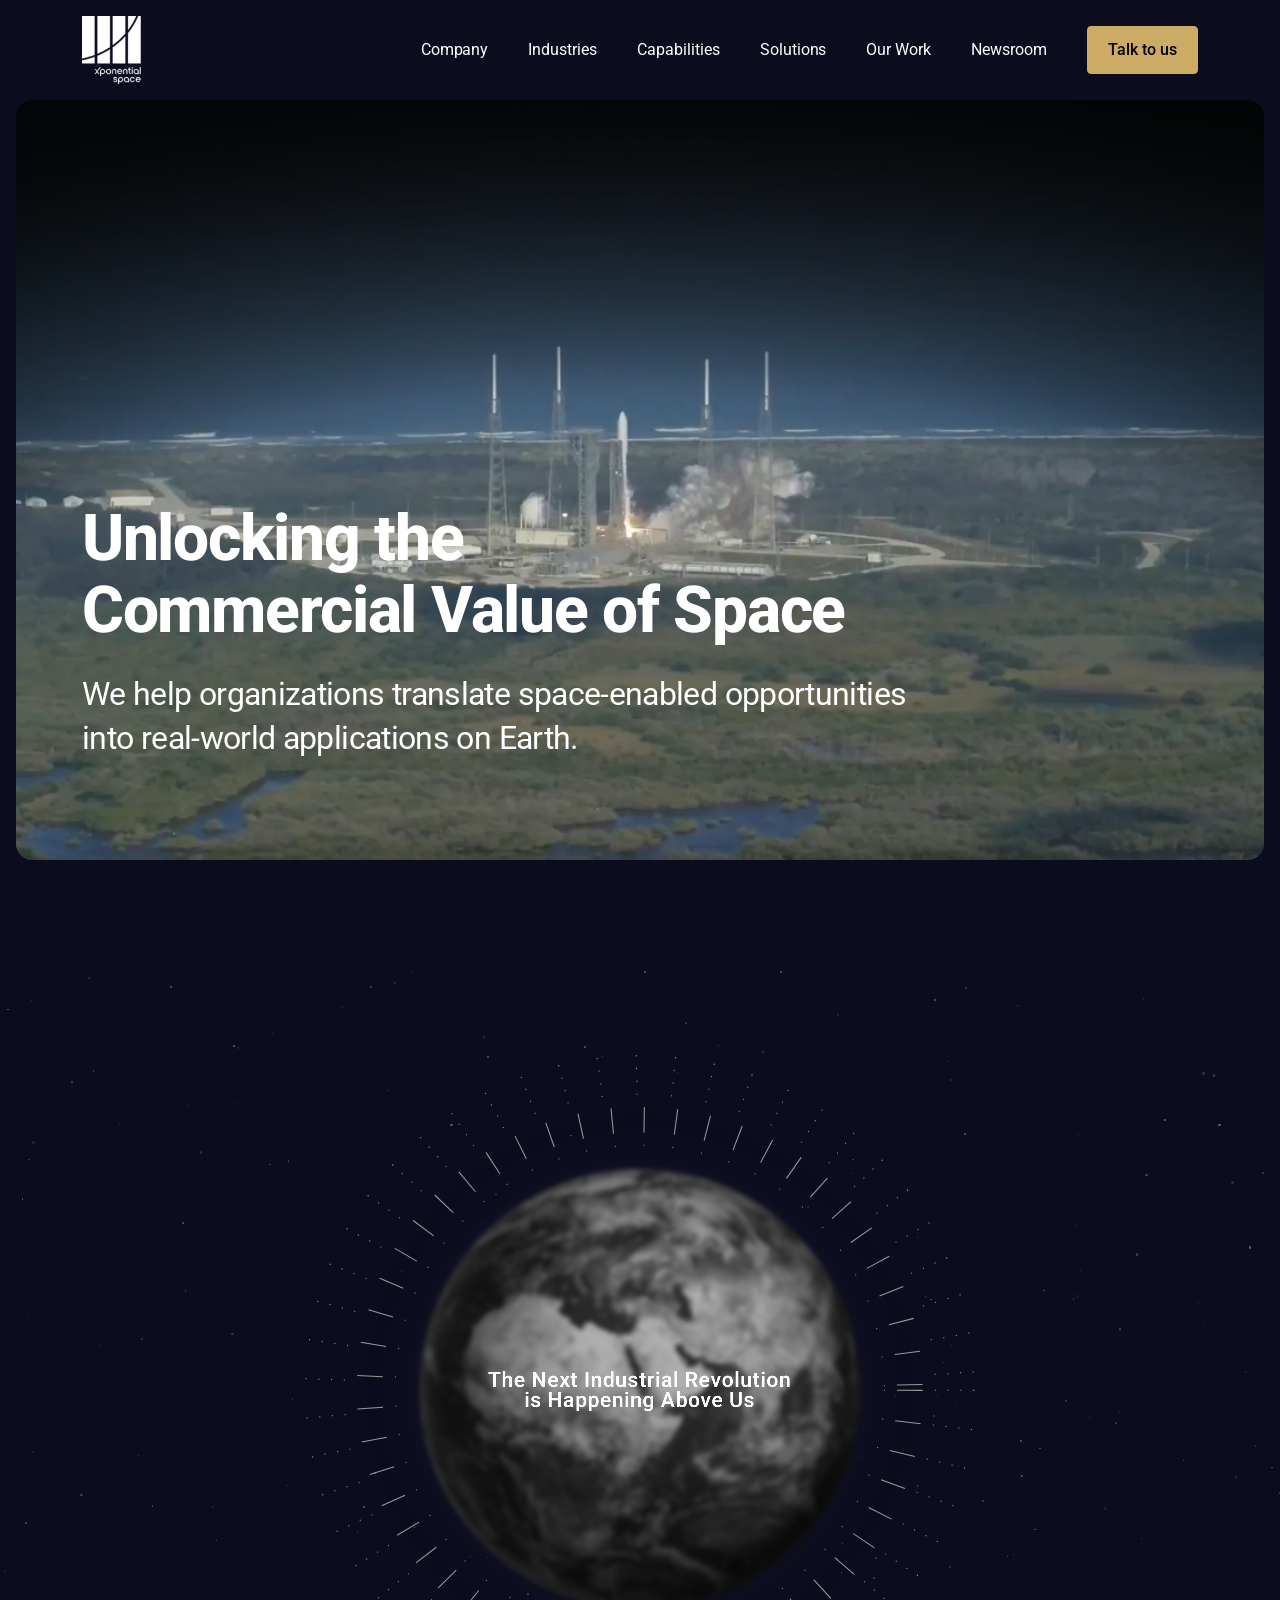
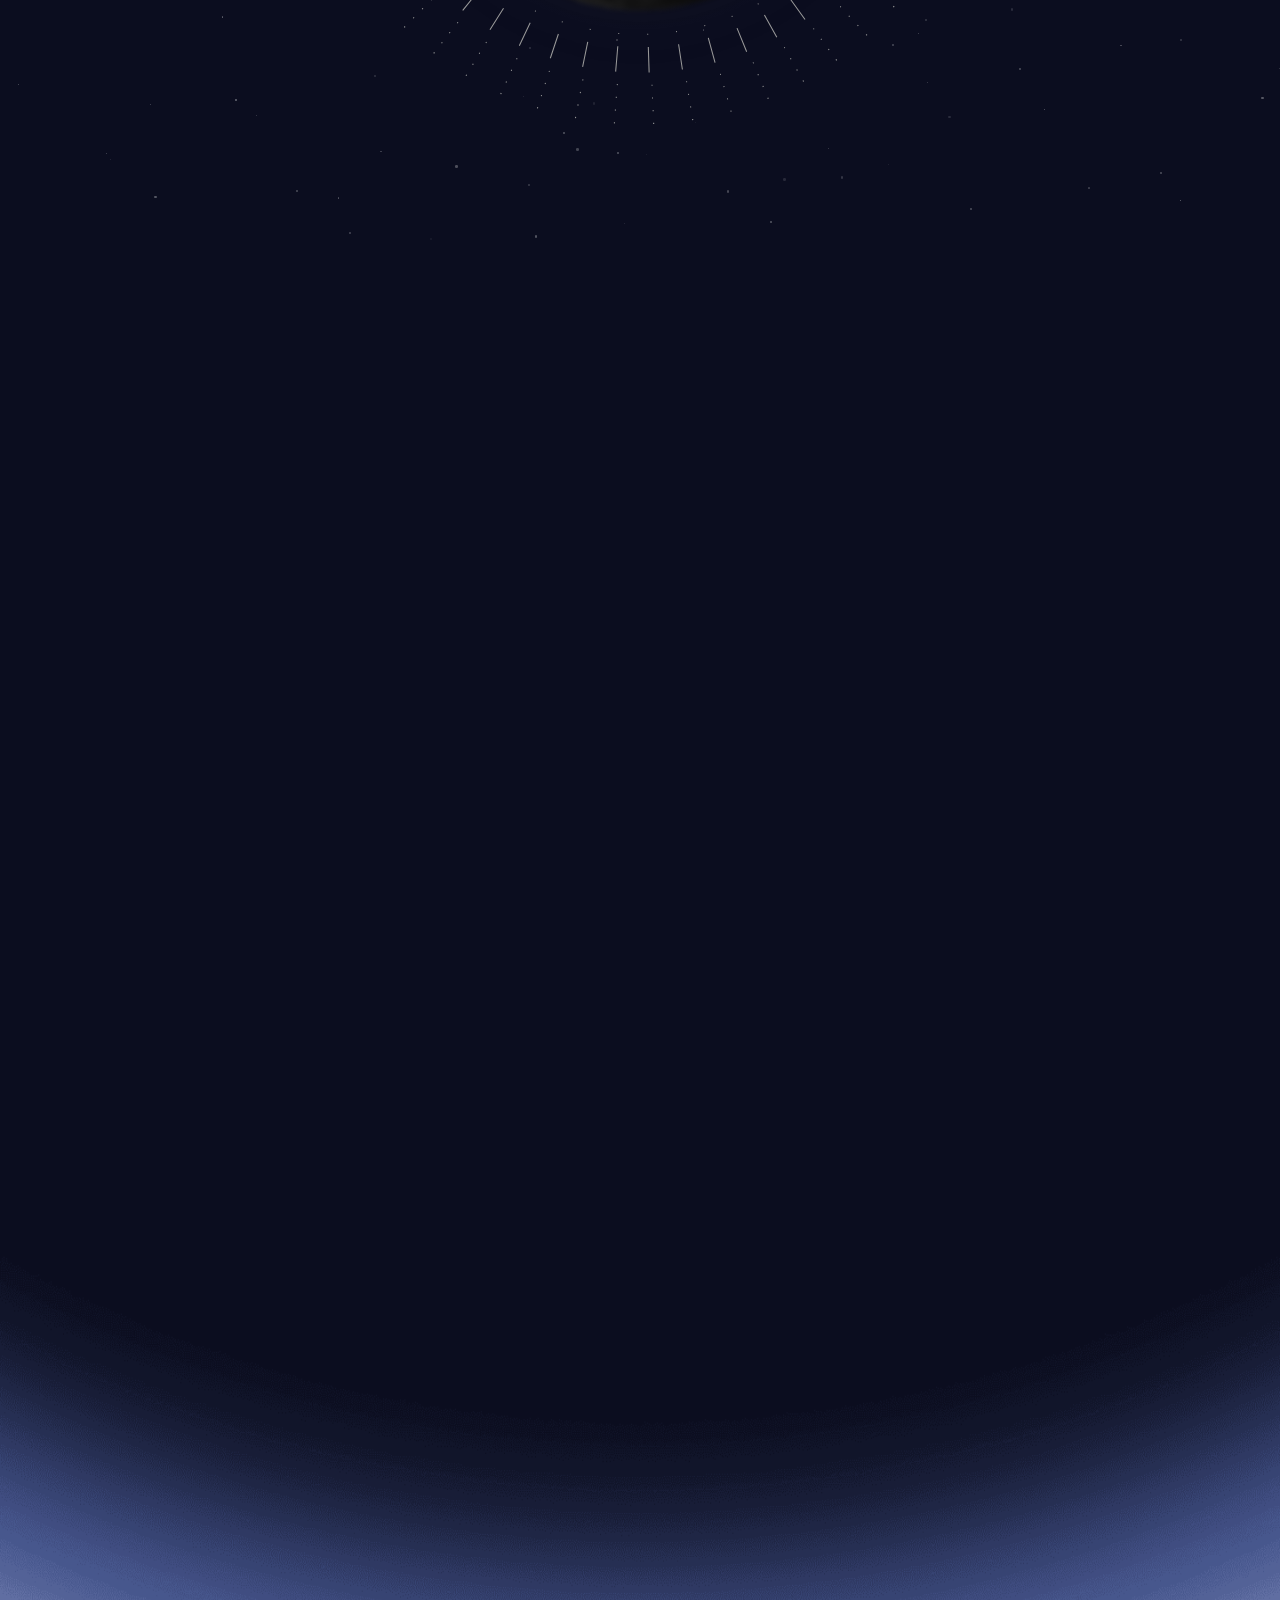
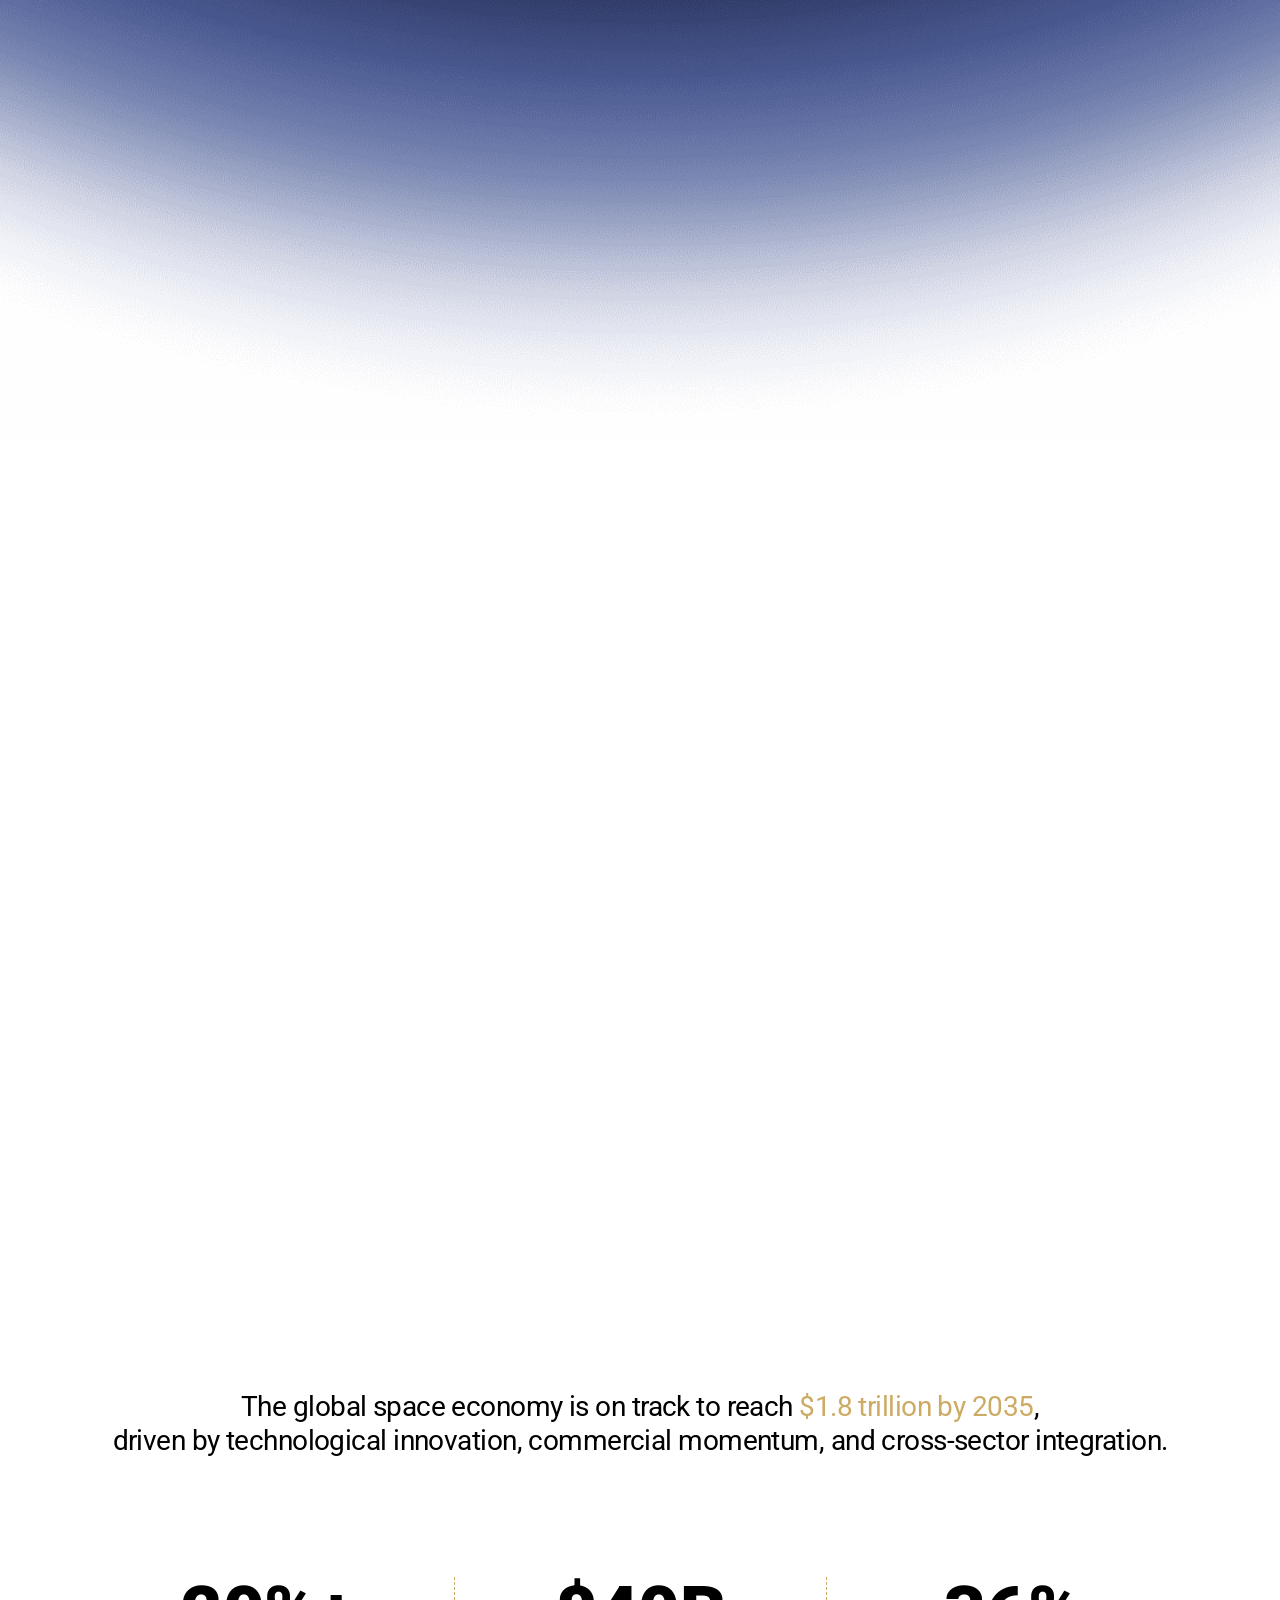
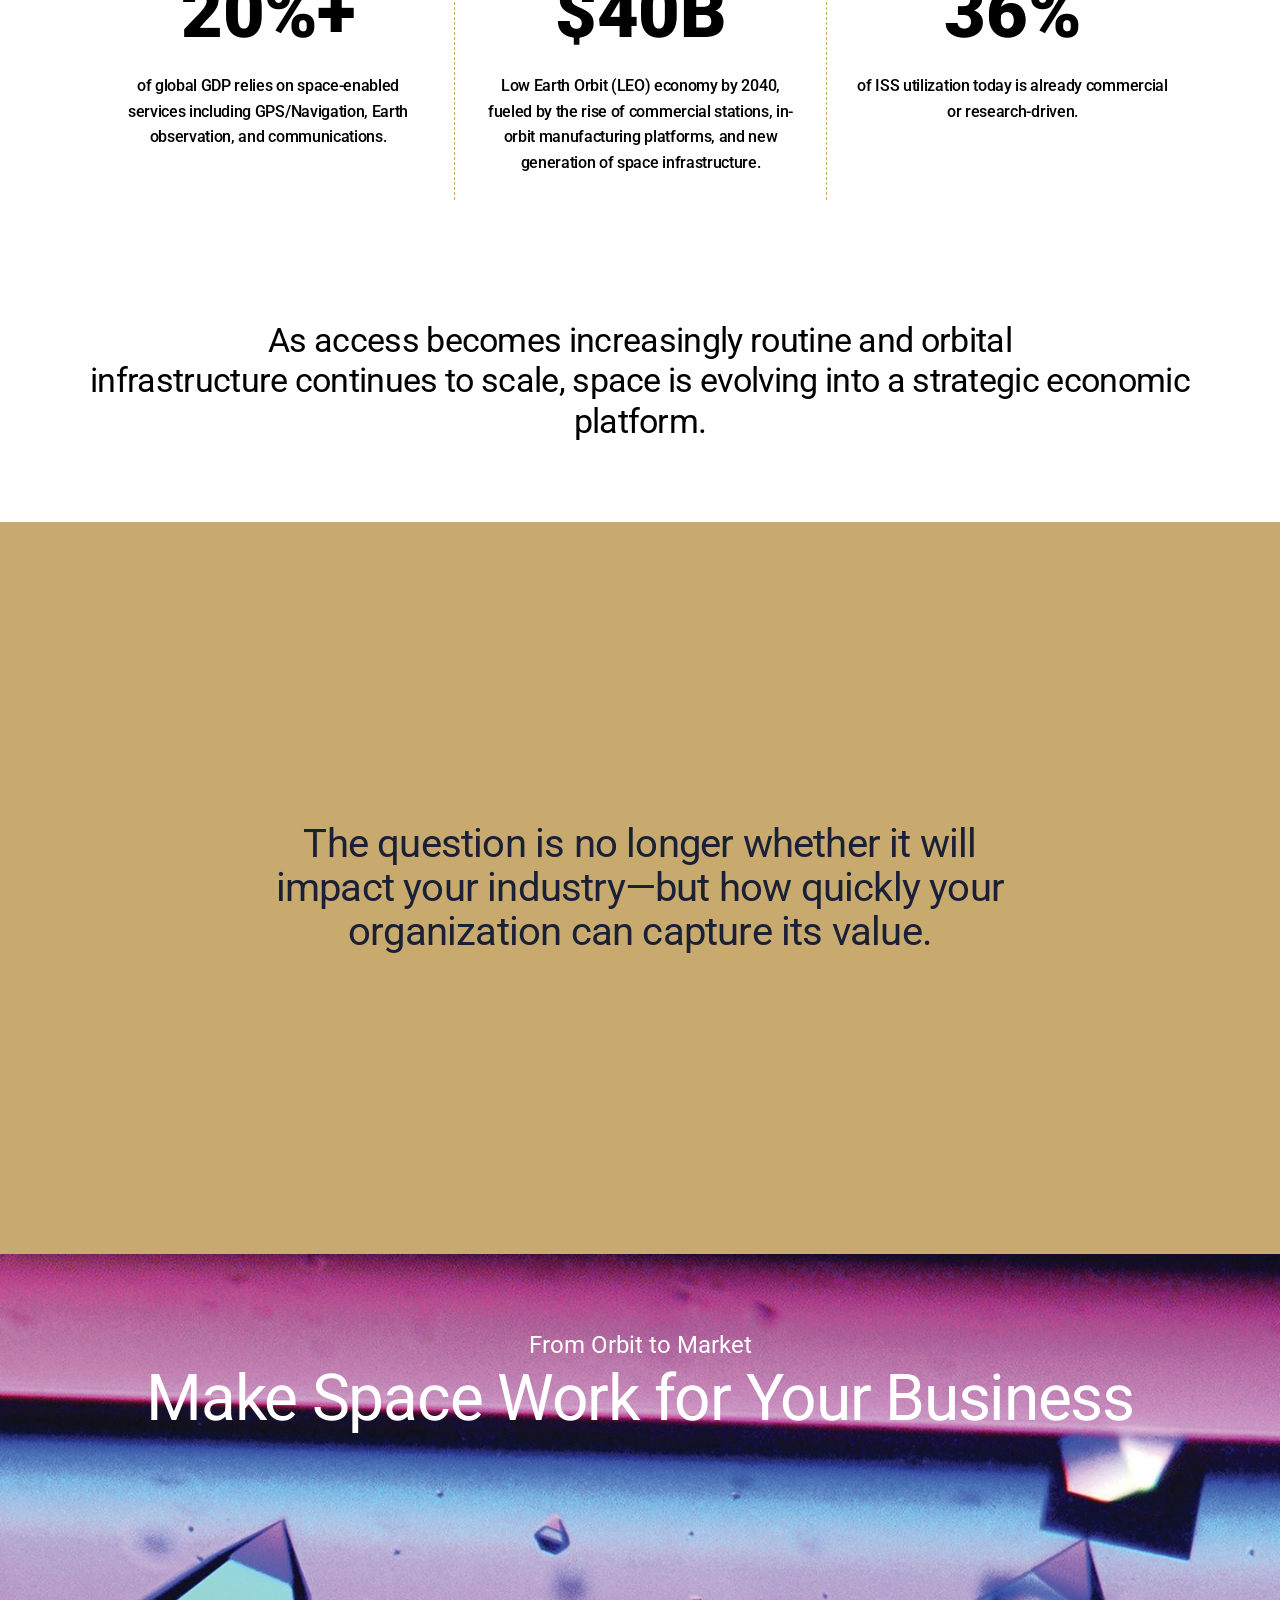
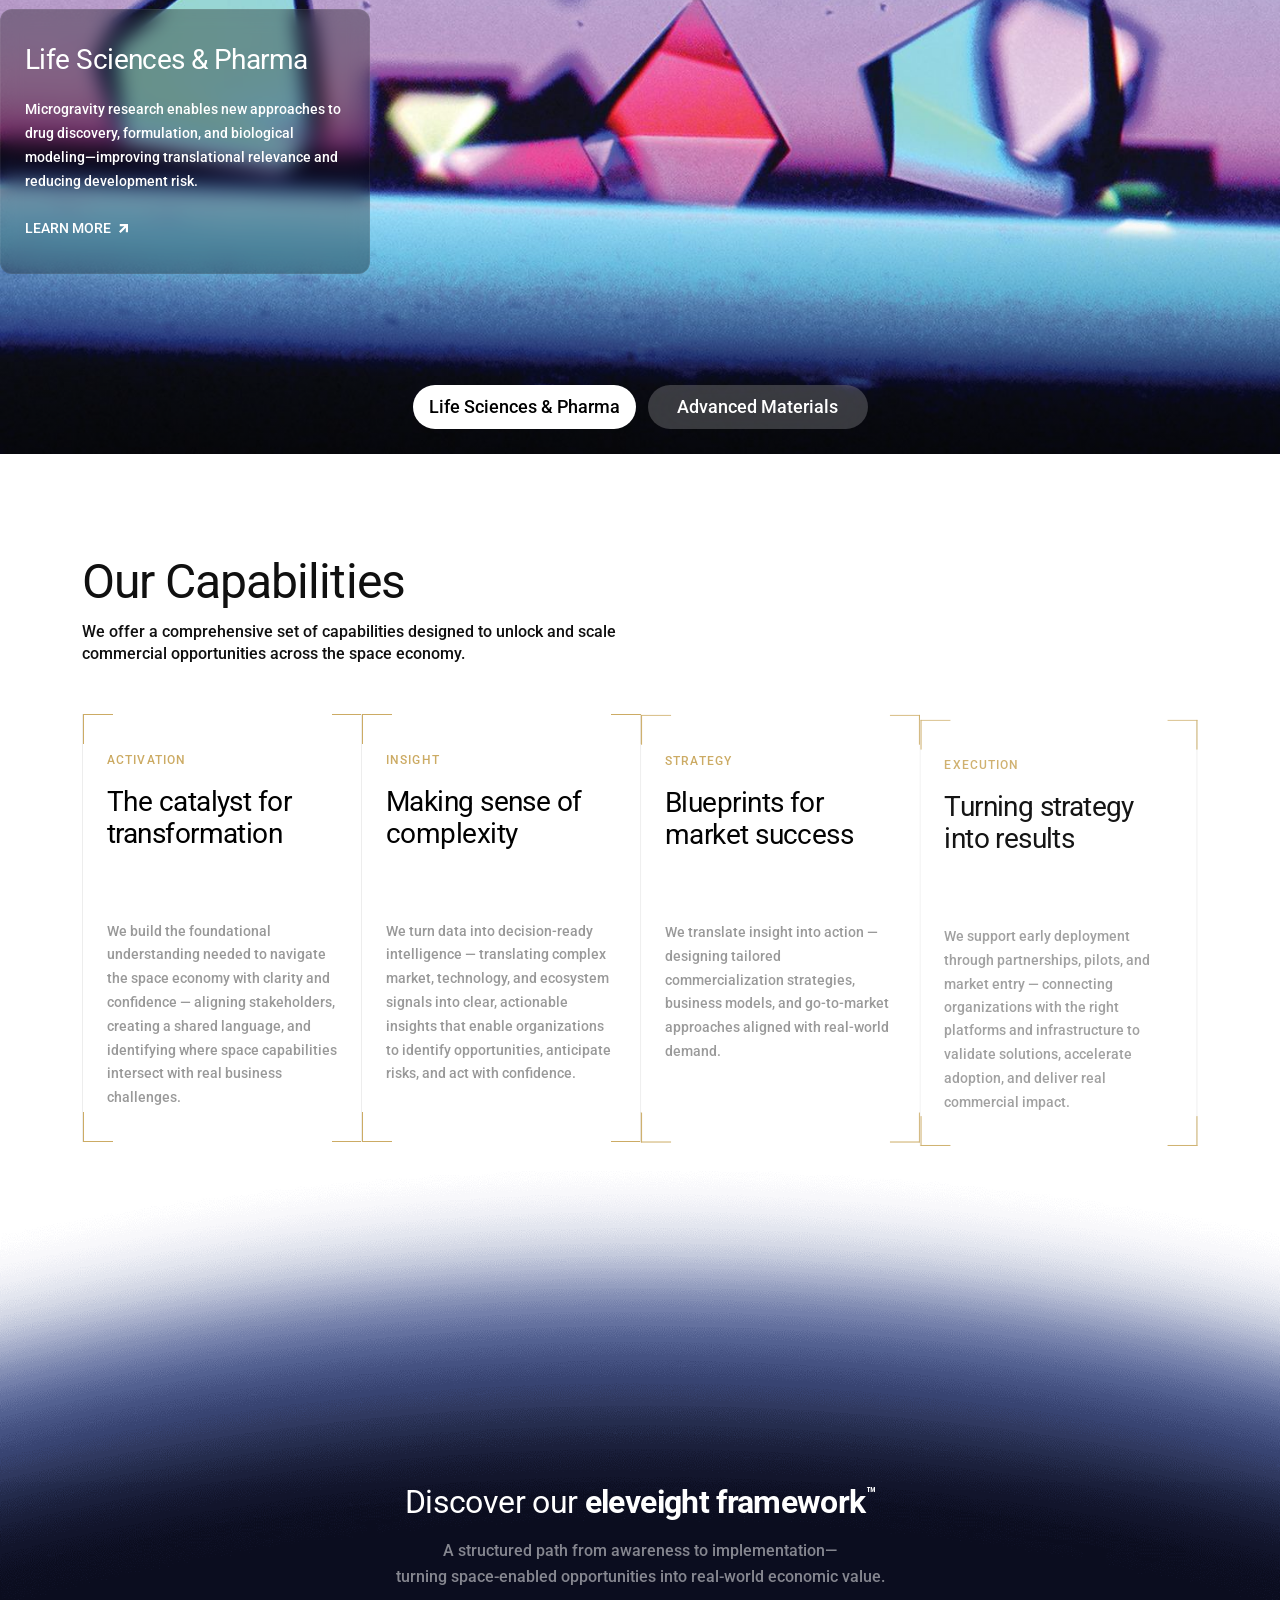
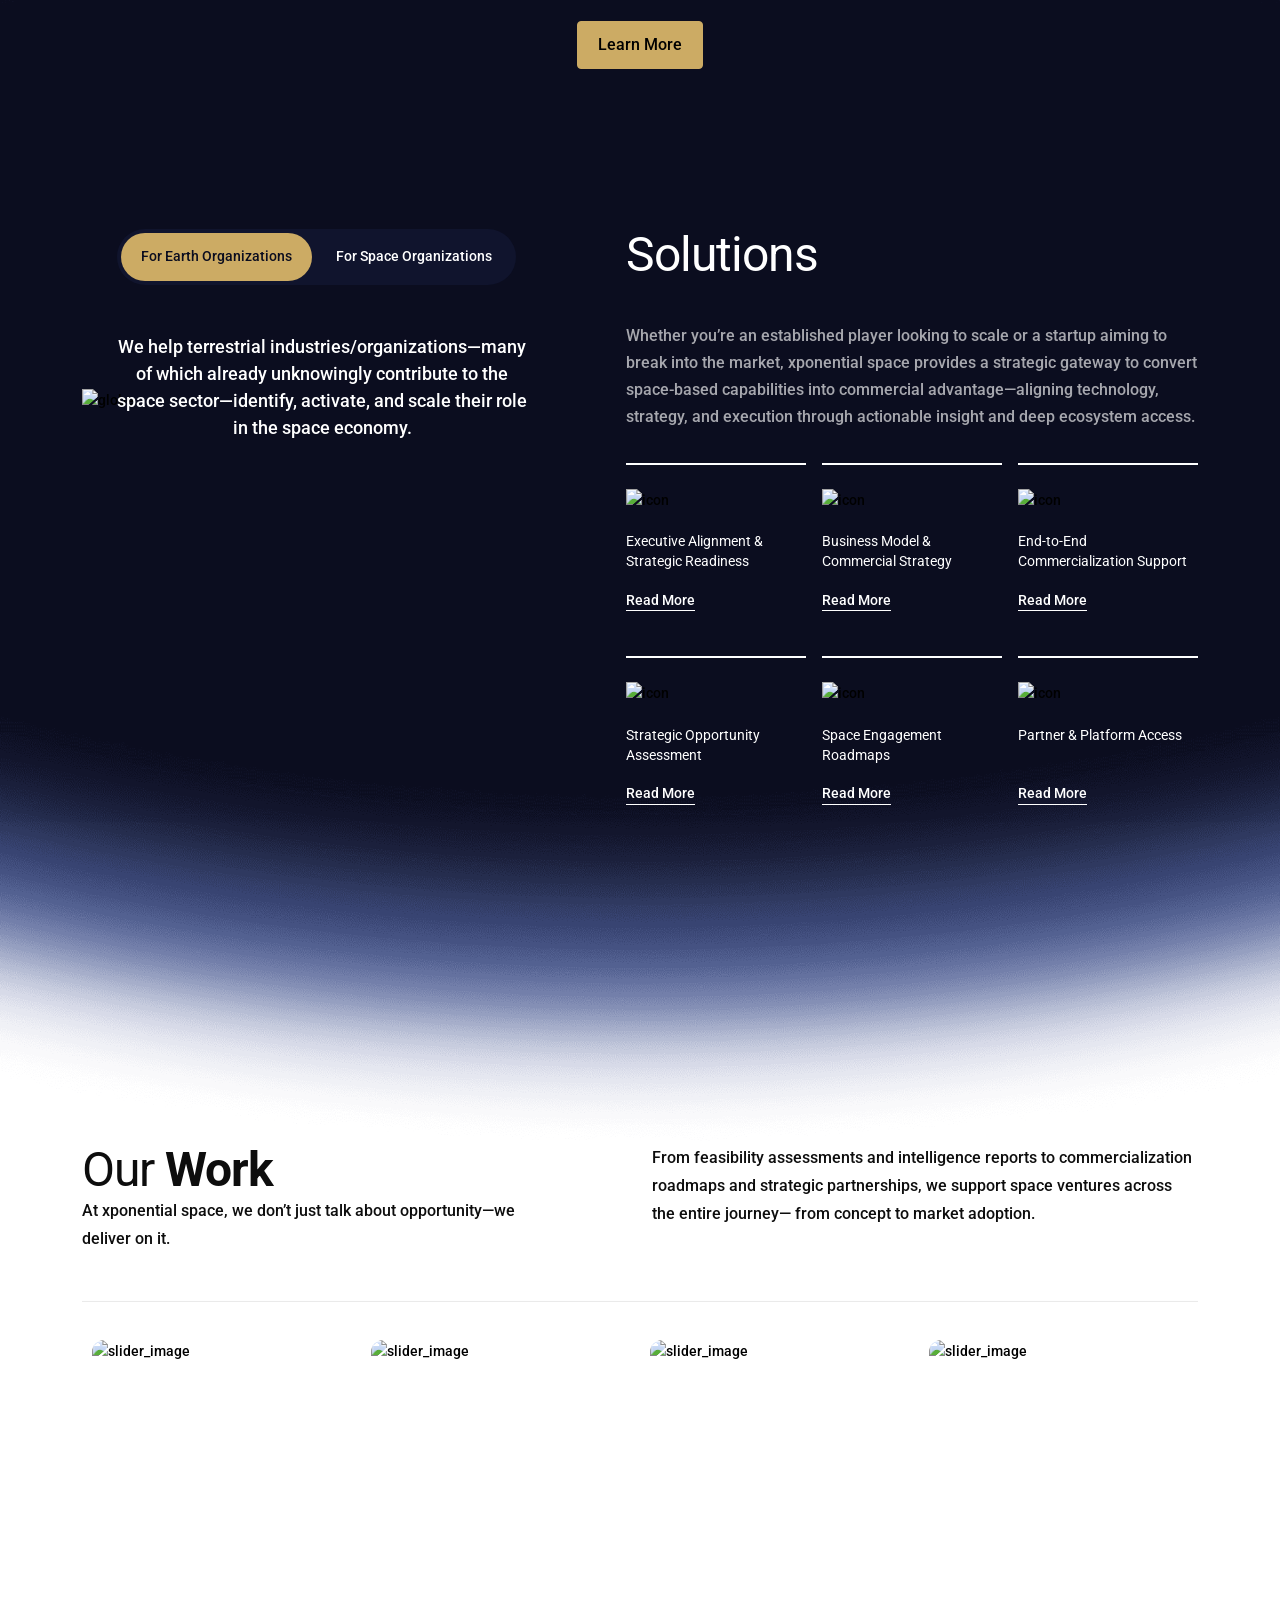
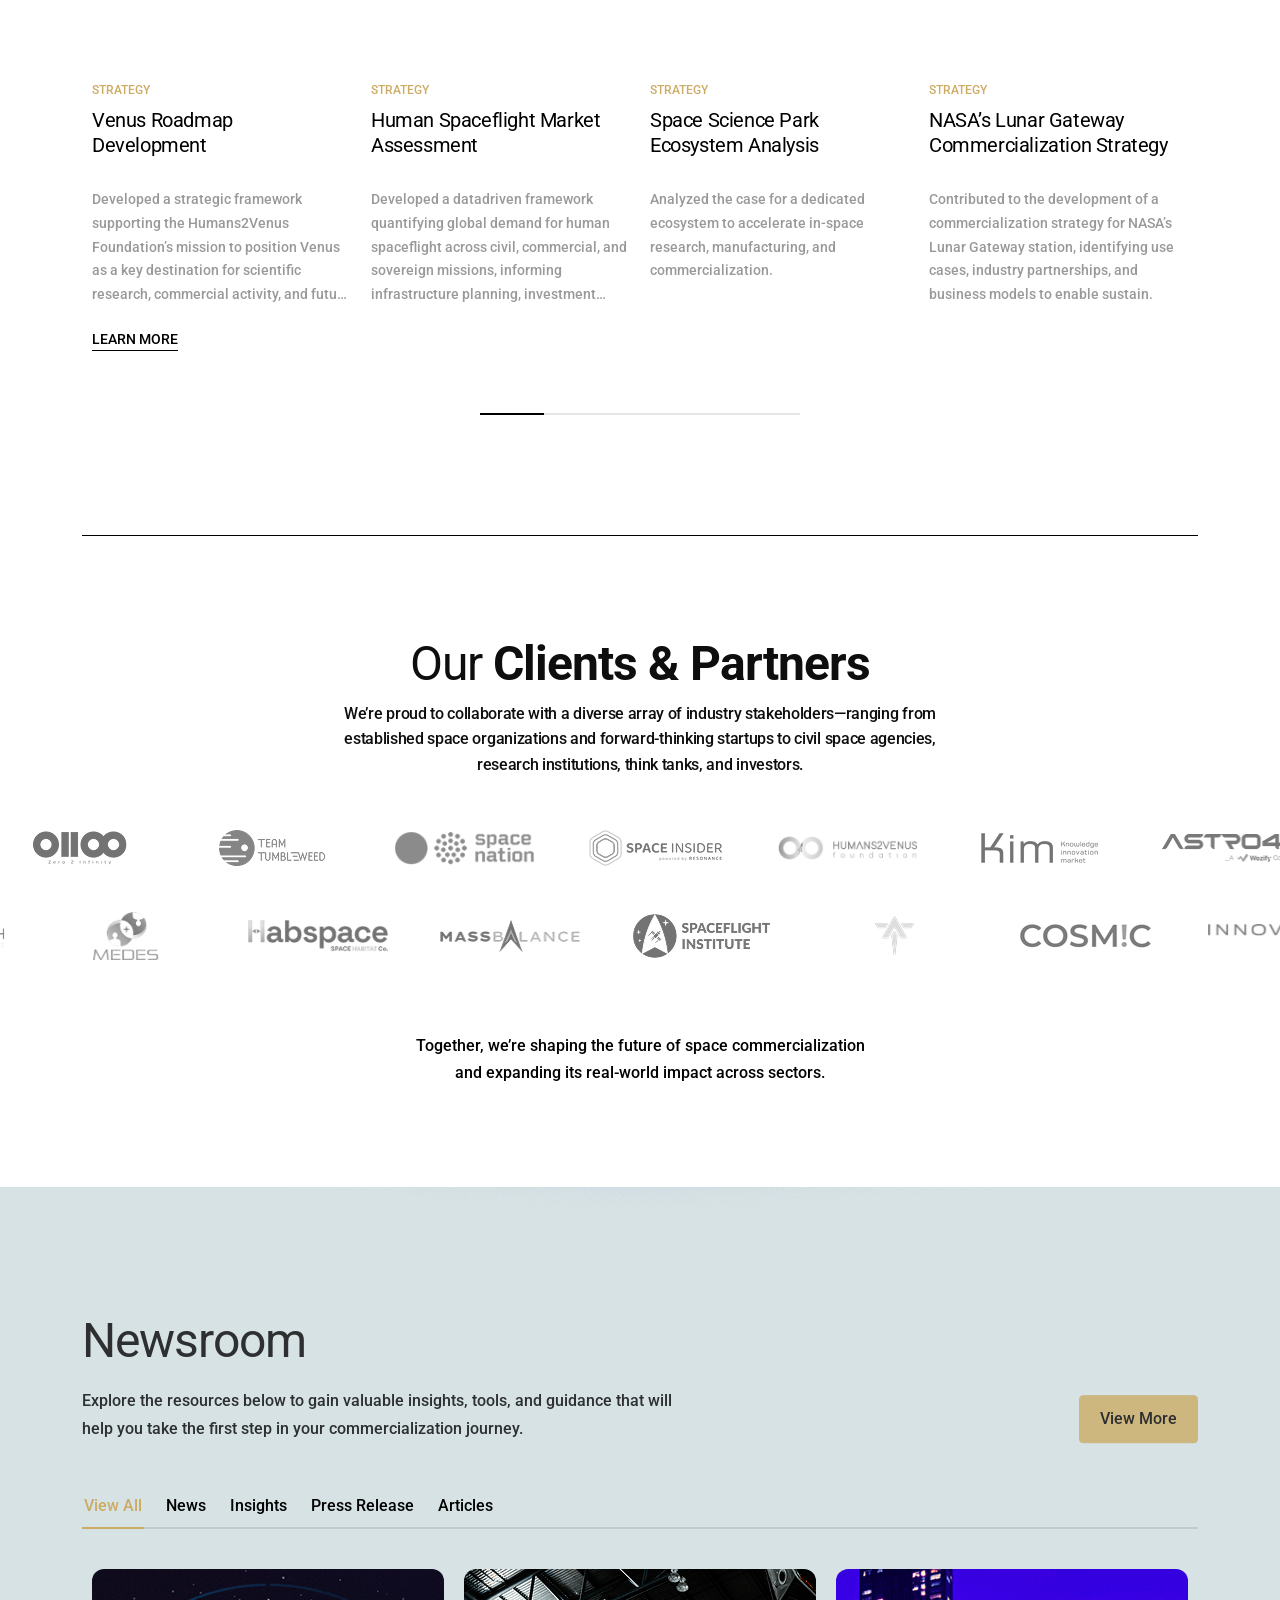
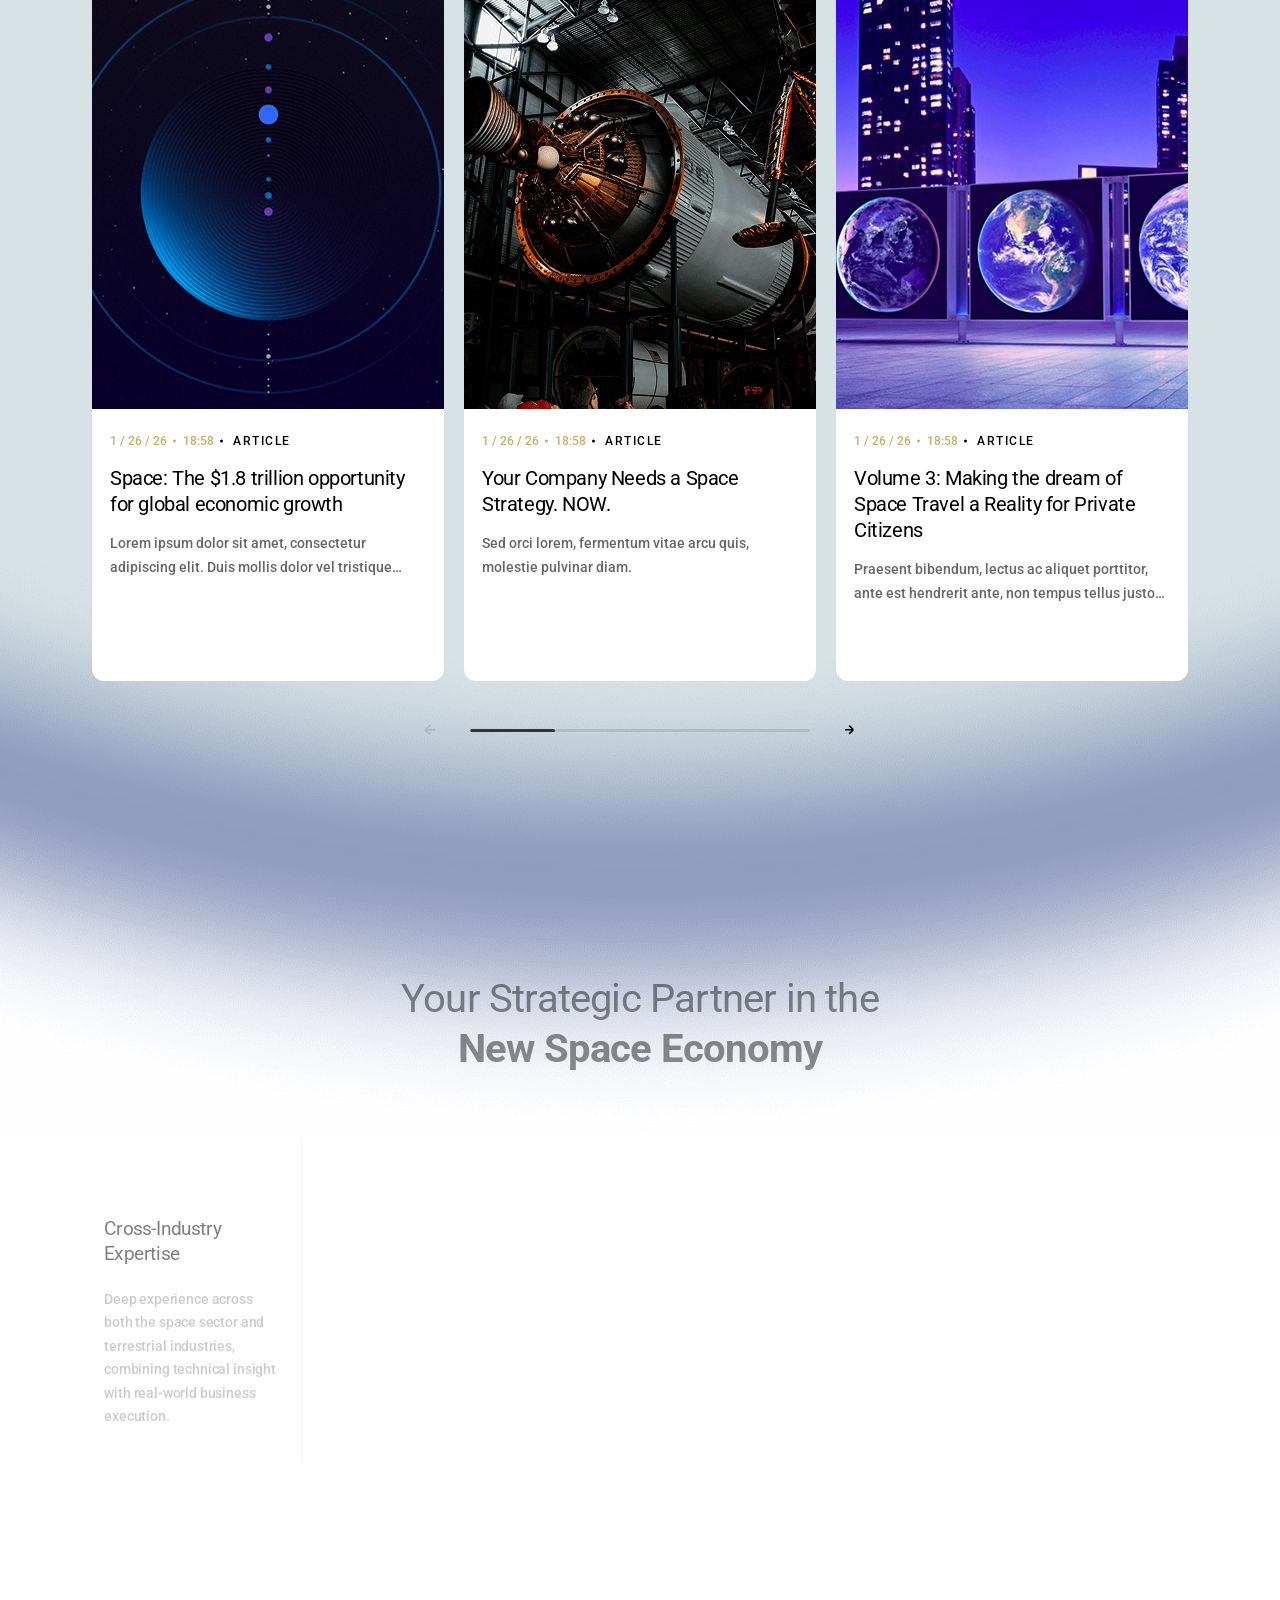
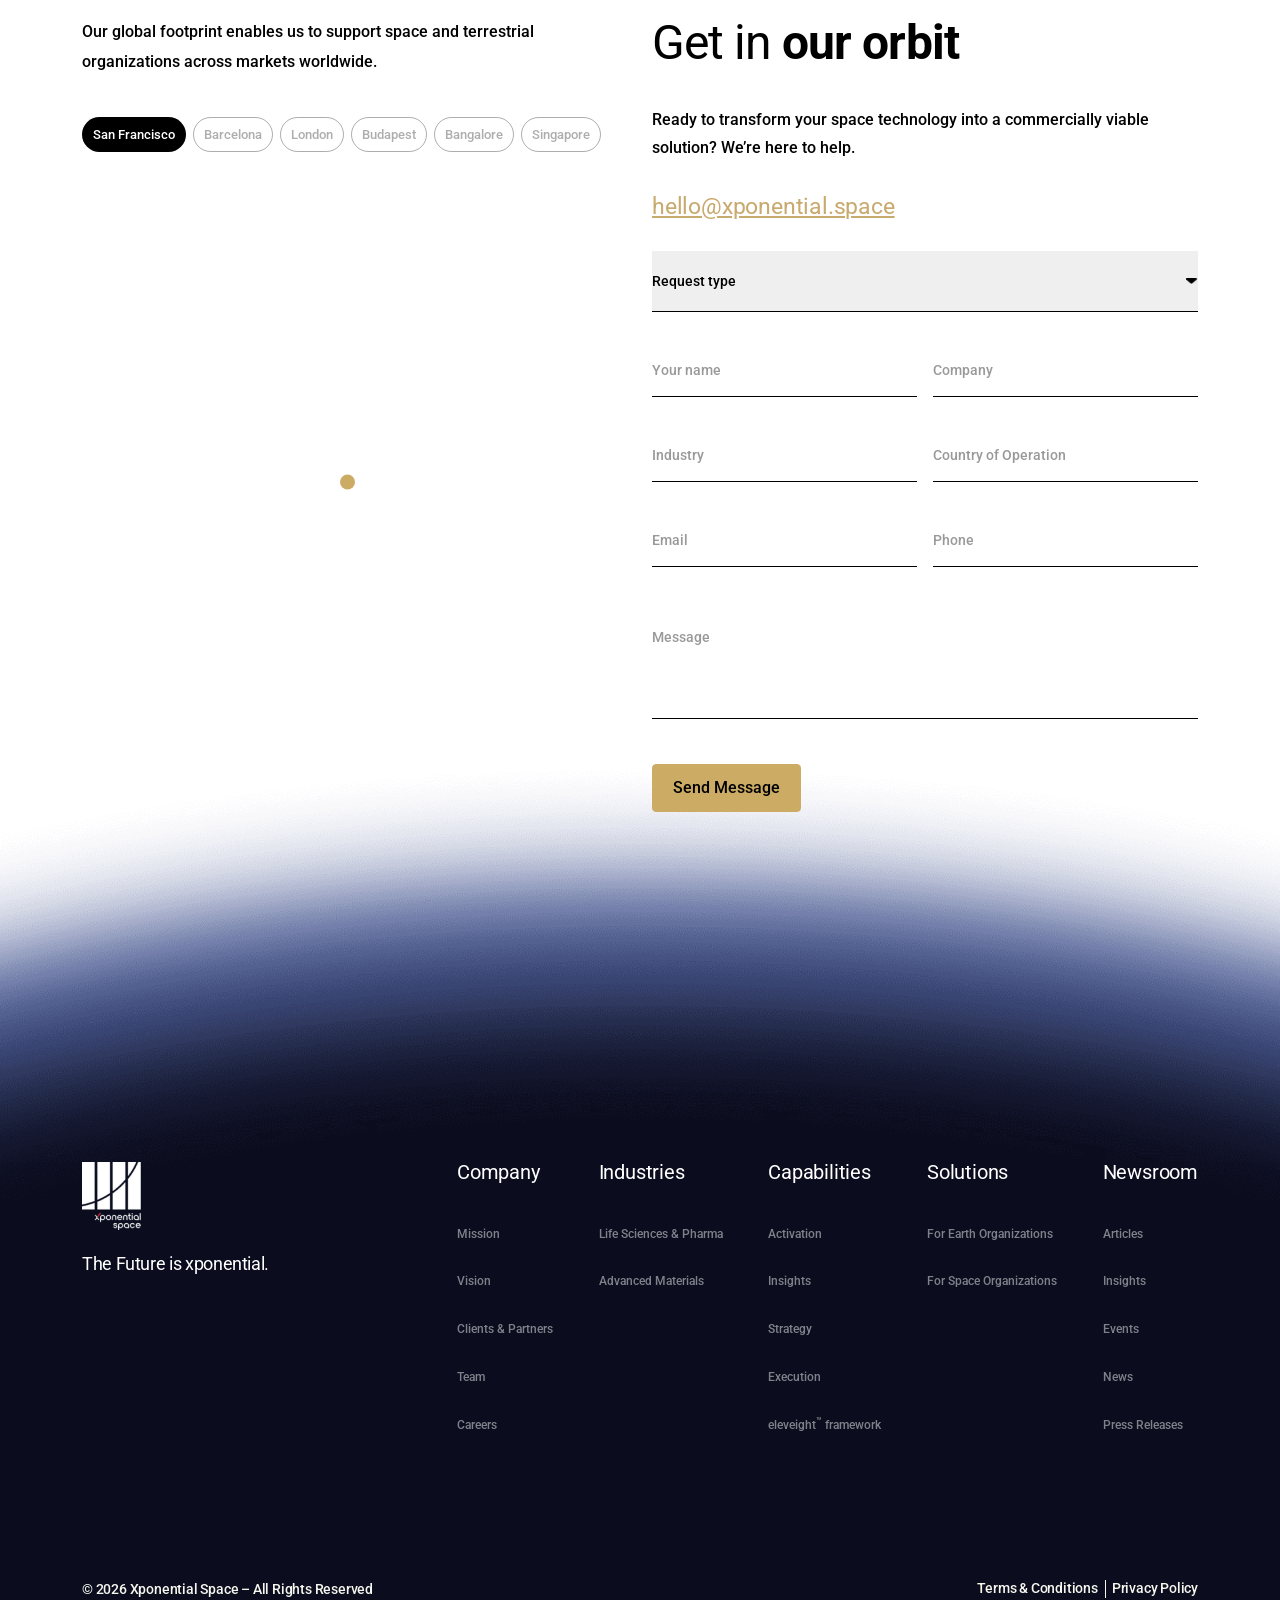
==== commit e37b8ea9: "add" ====
--- a/index.html
+++ b/index.html
@@ -2189,7 +2189,7 @@
               <h6>Capabilities</h6>
               <ul>
                 <li>
-                  <a href="#">Knowledge</a>
+                  <a href="#">Activation</a>
                 </li>
                 <li>
                   <a href="#">Insights</a>
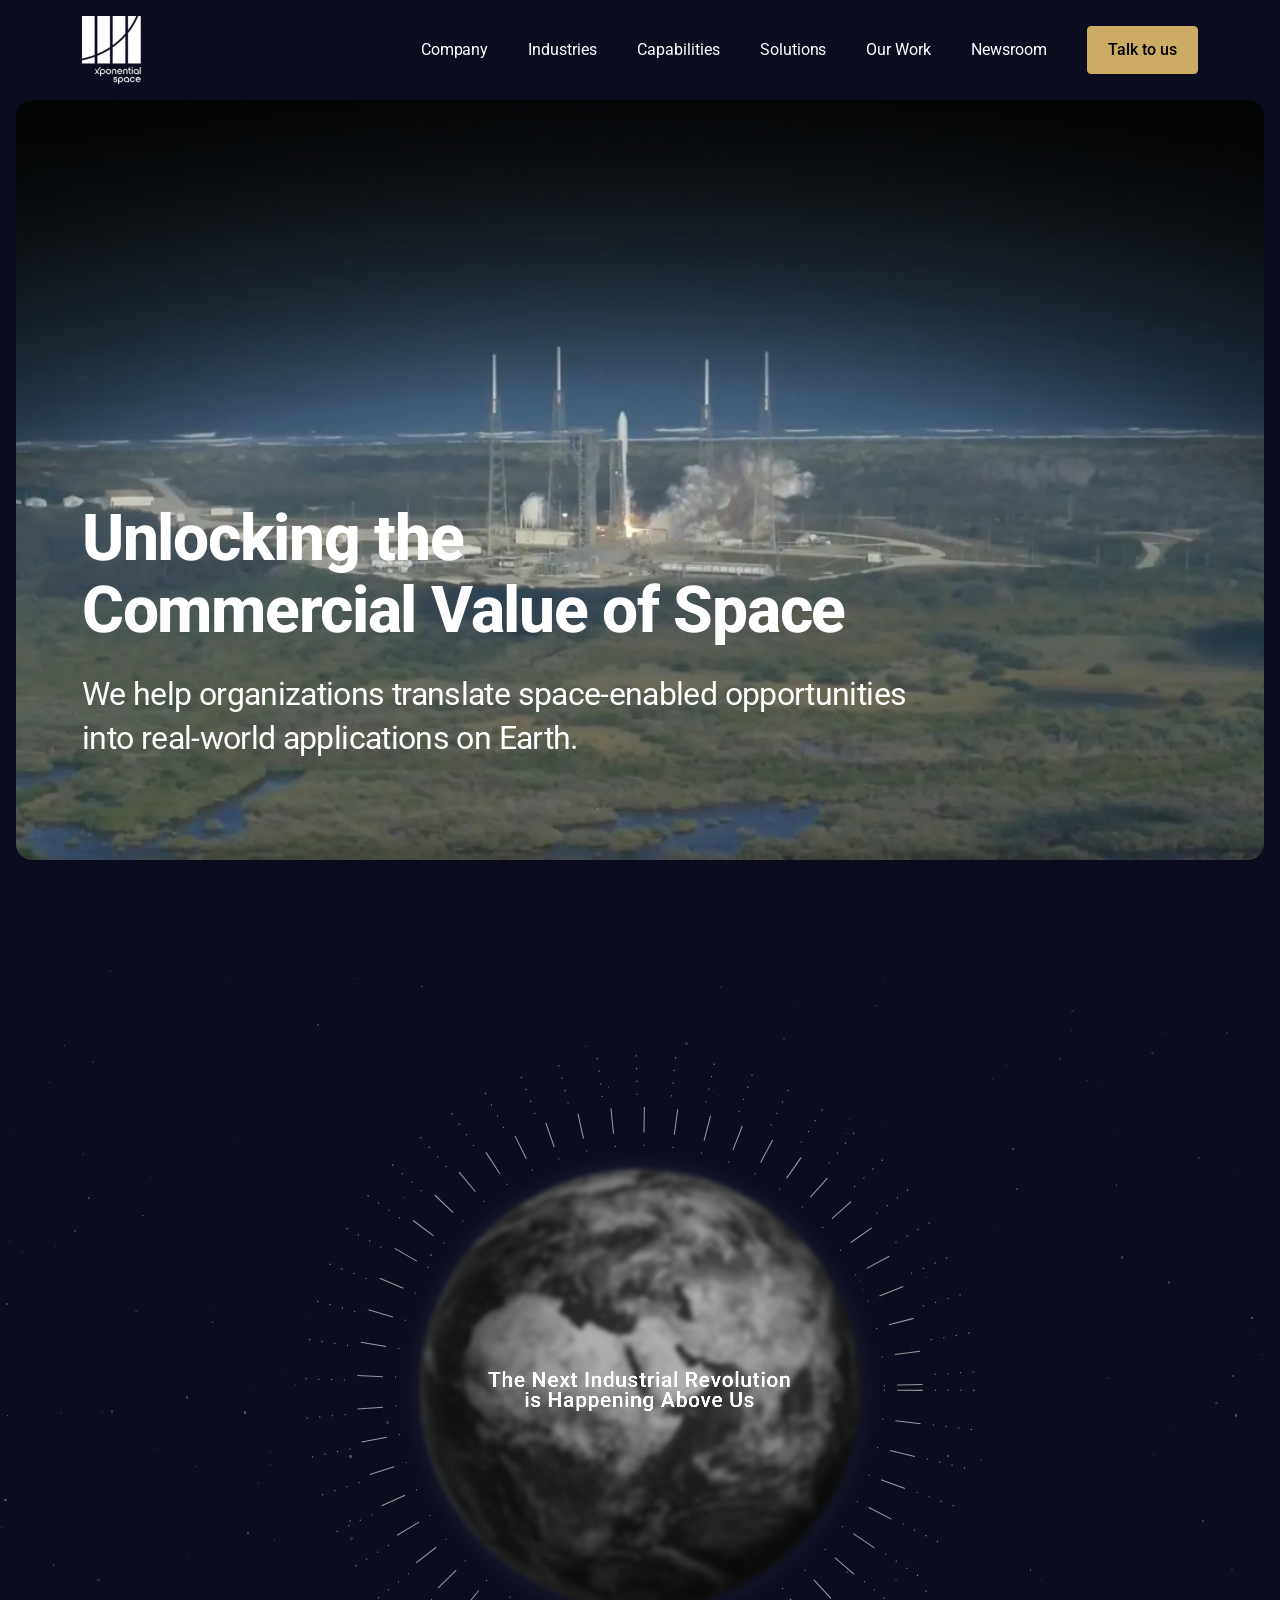
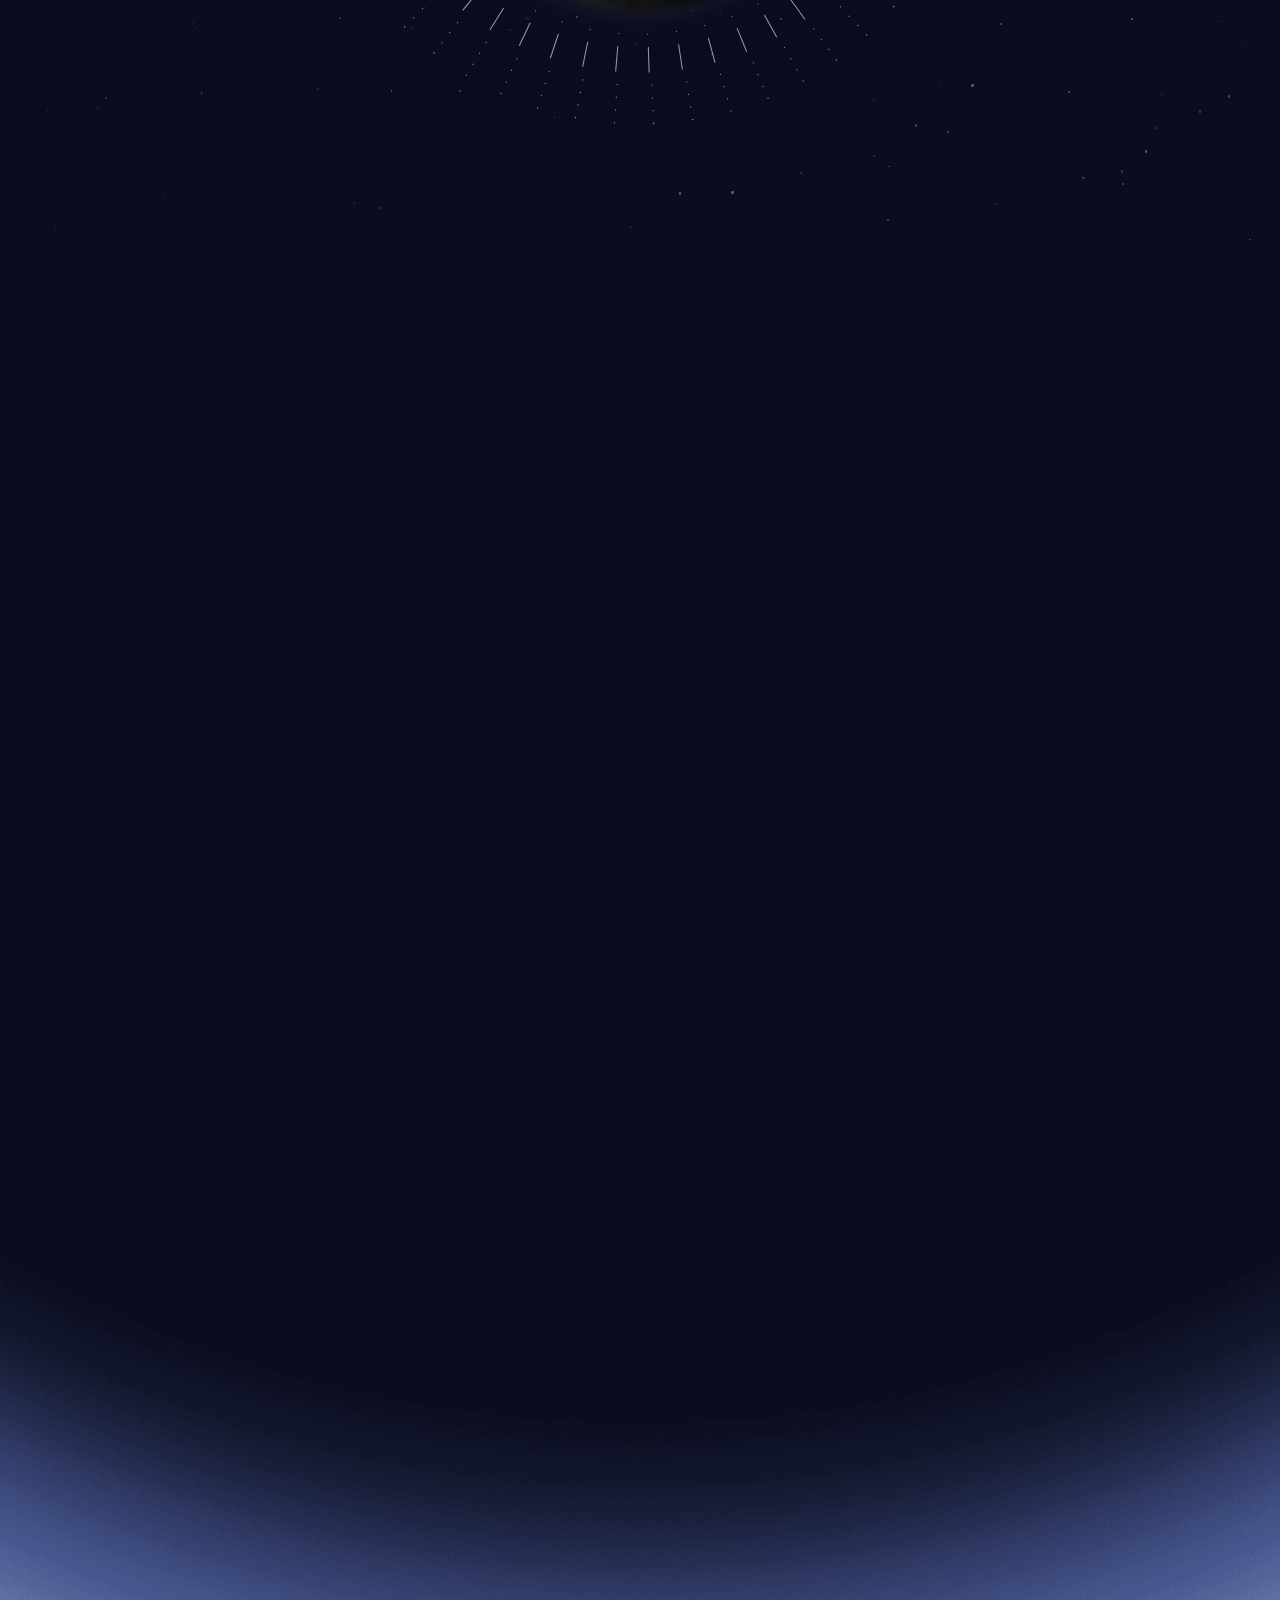
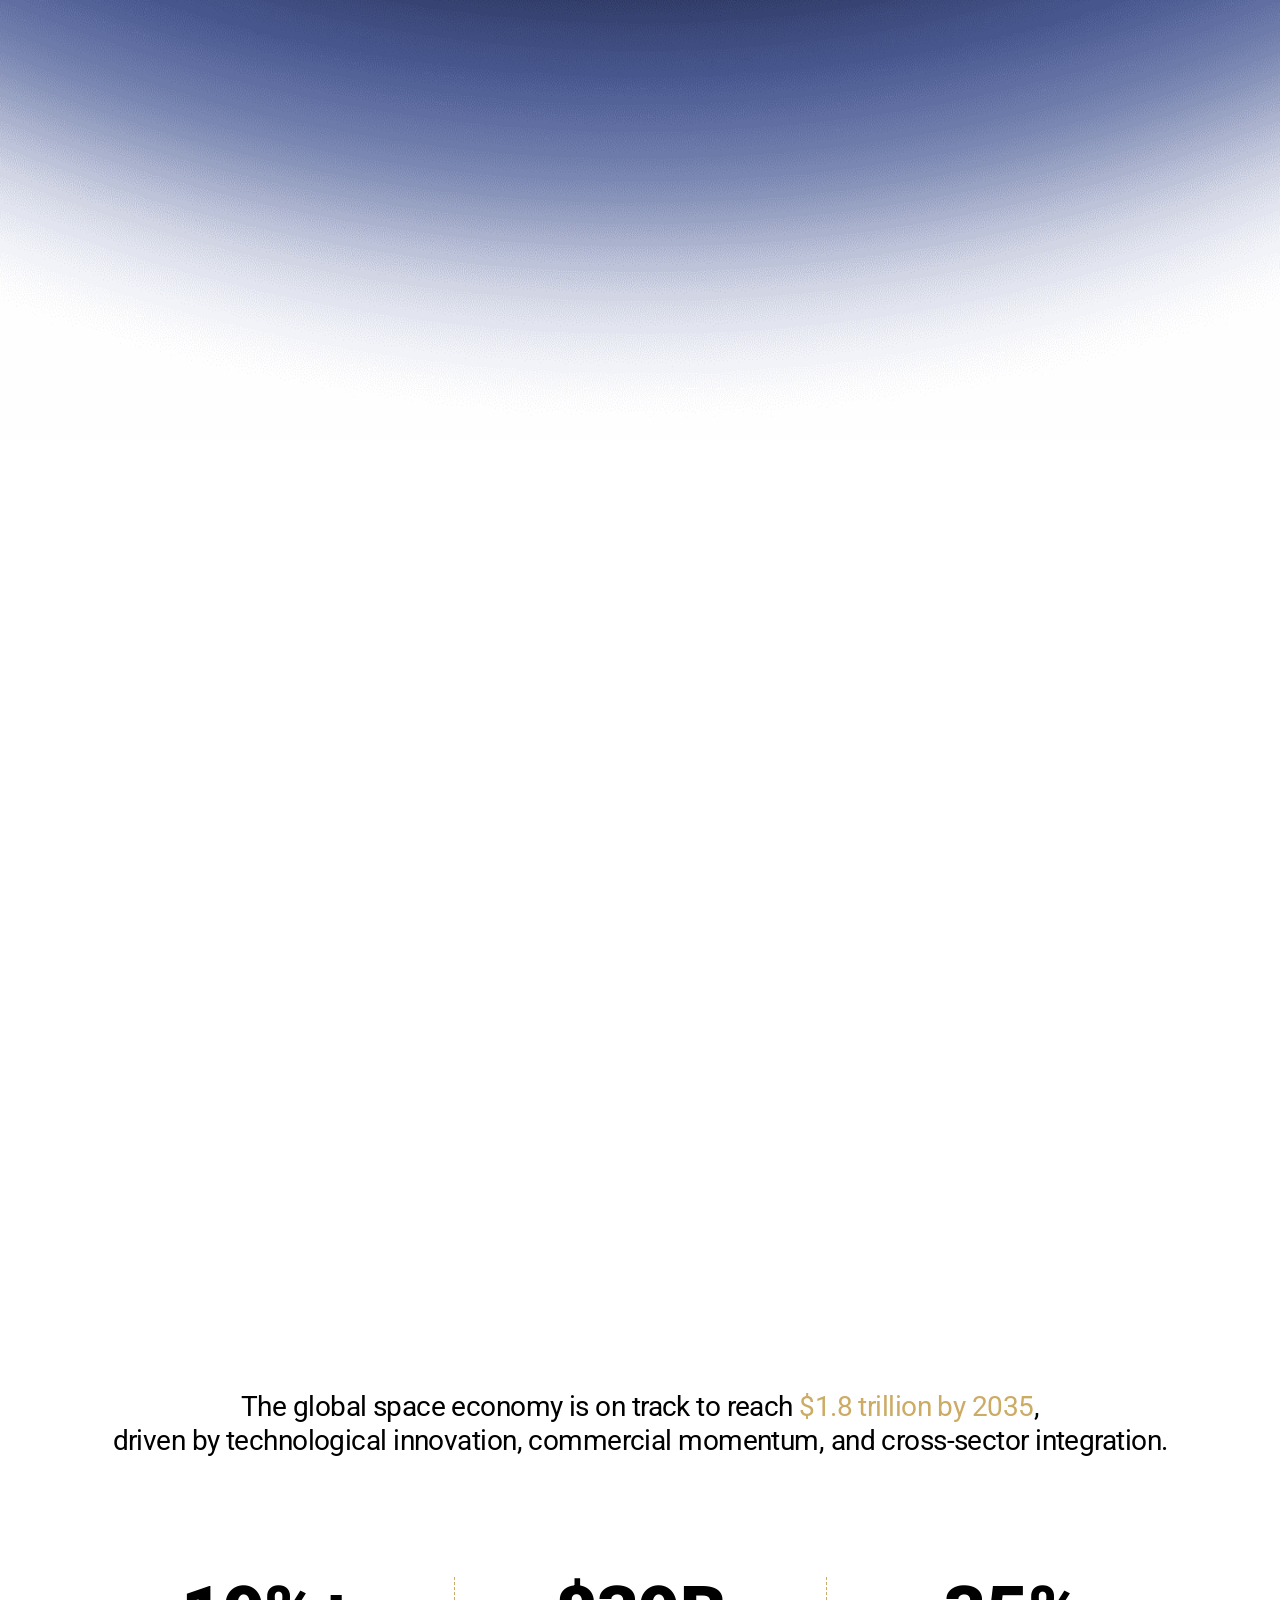
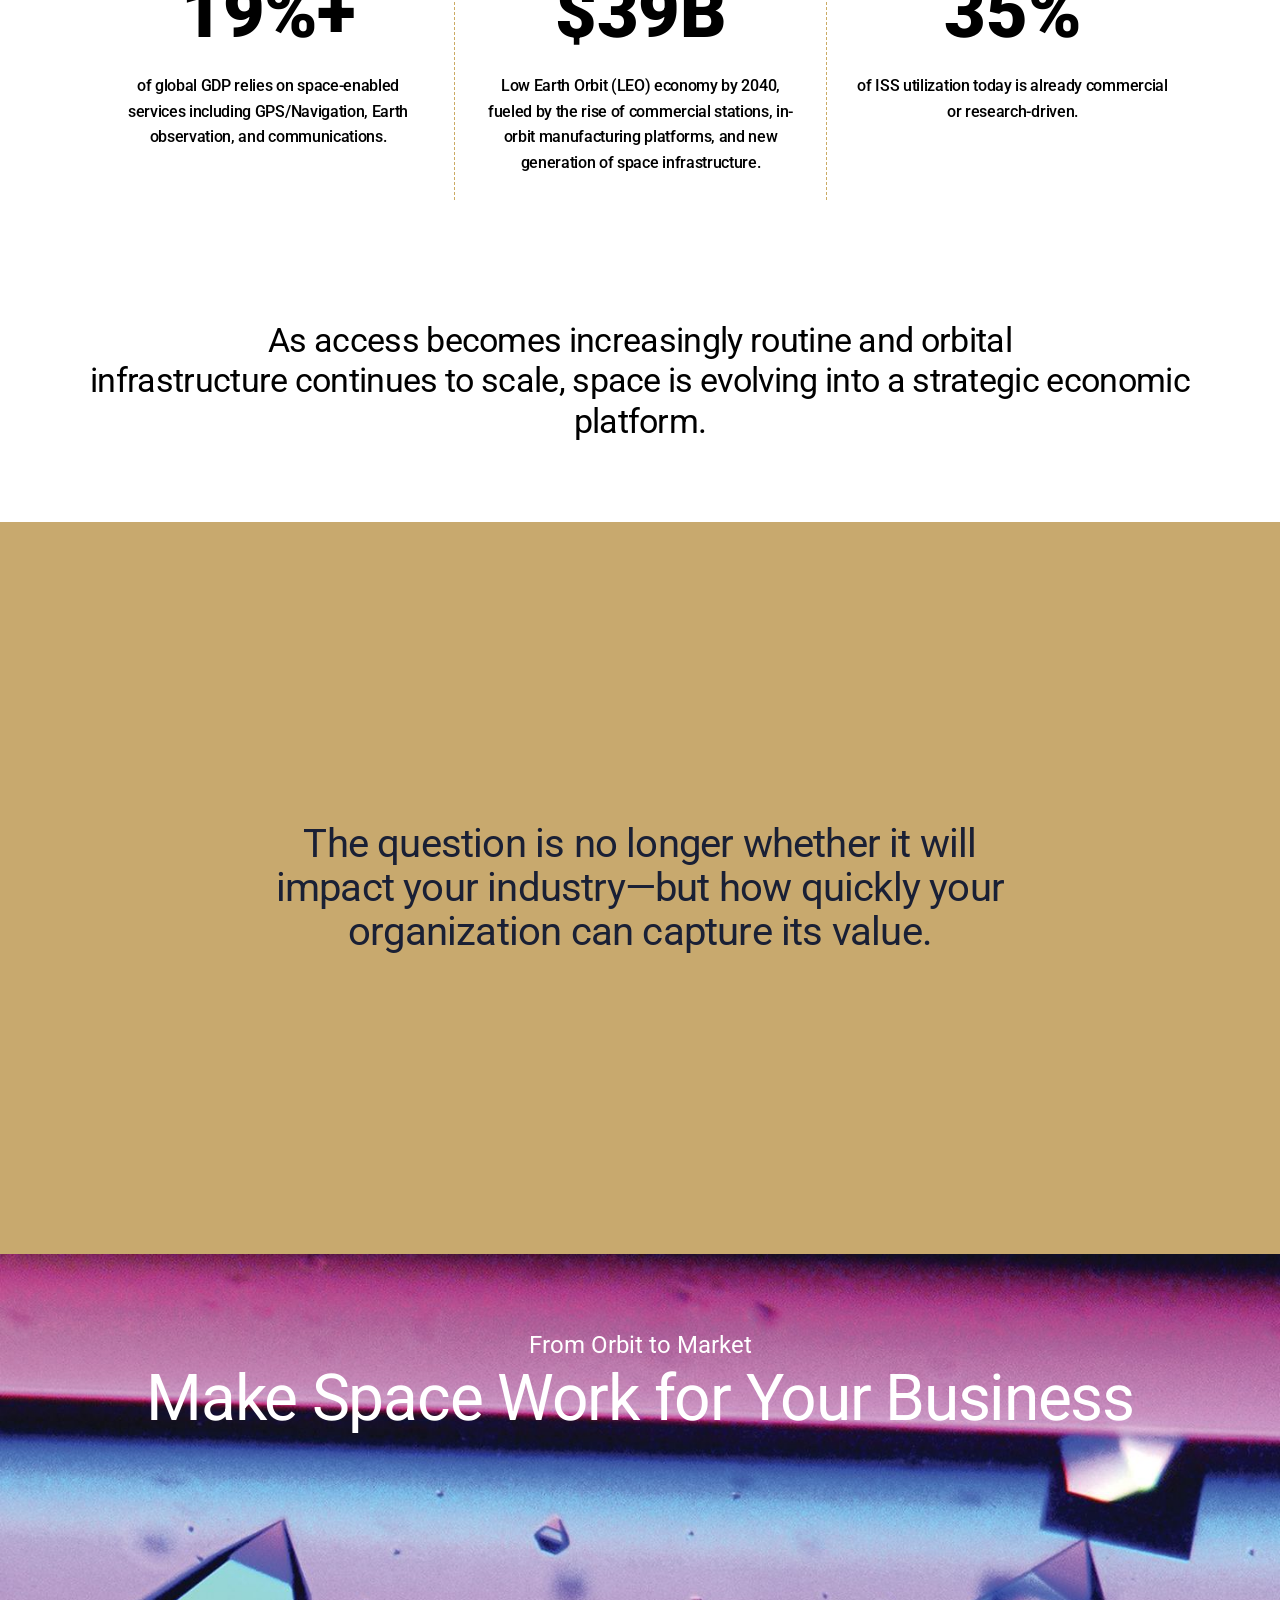
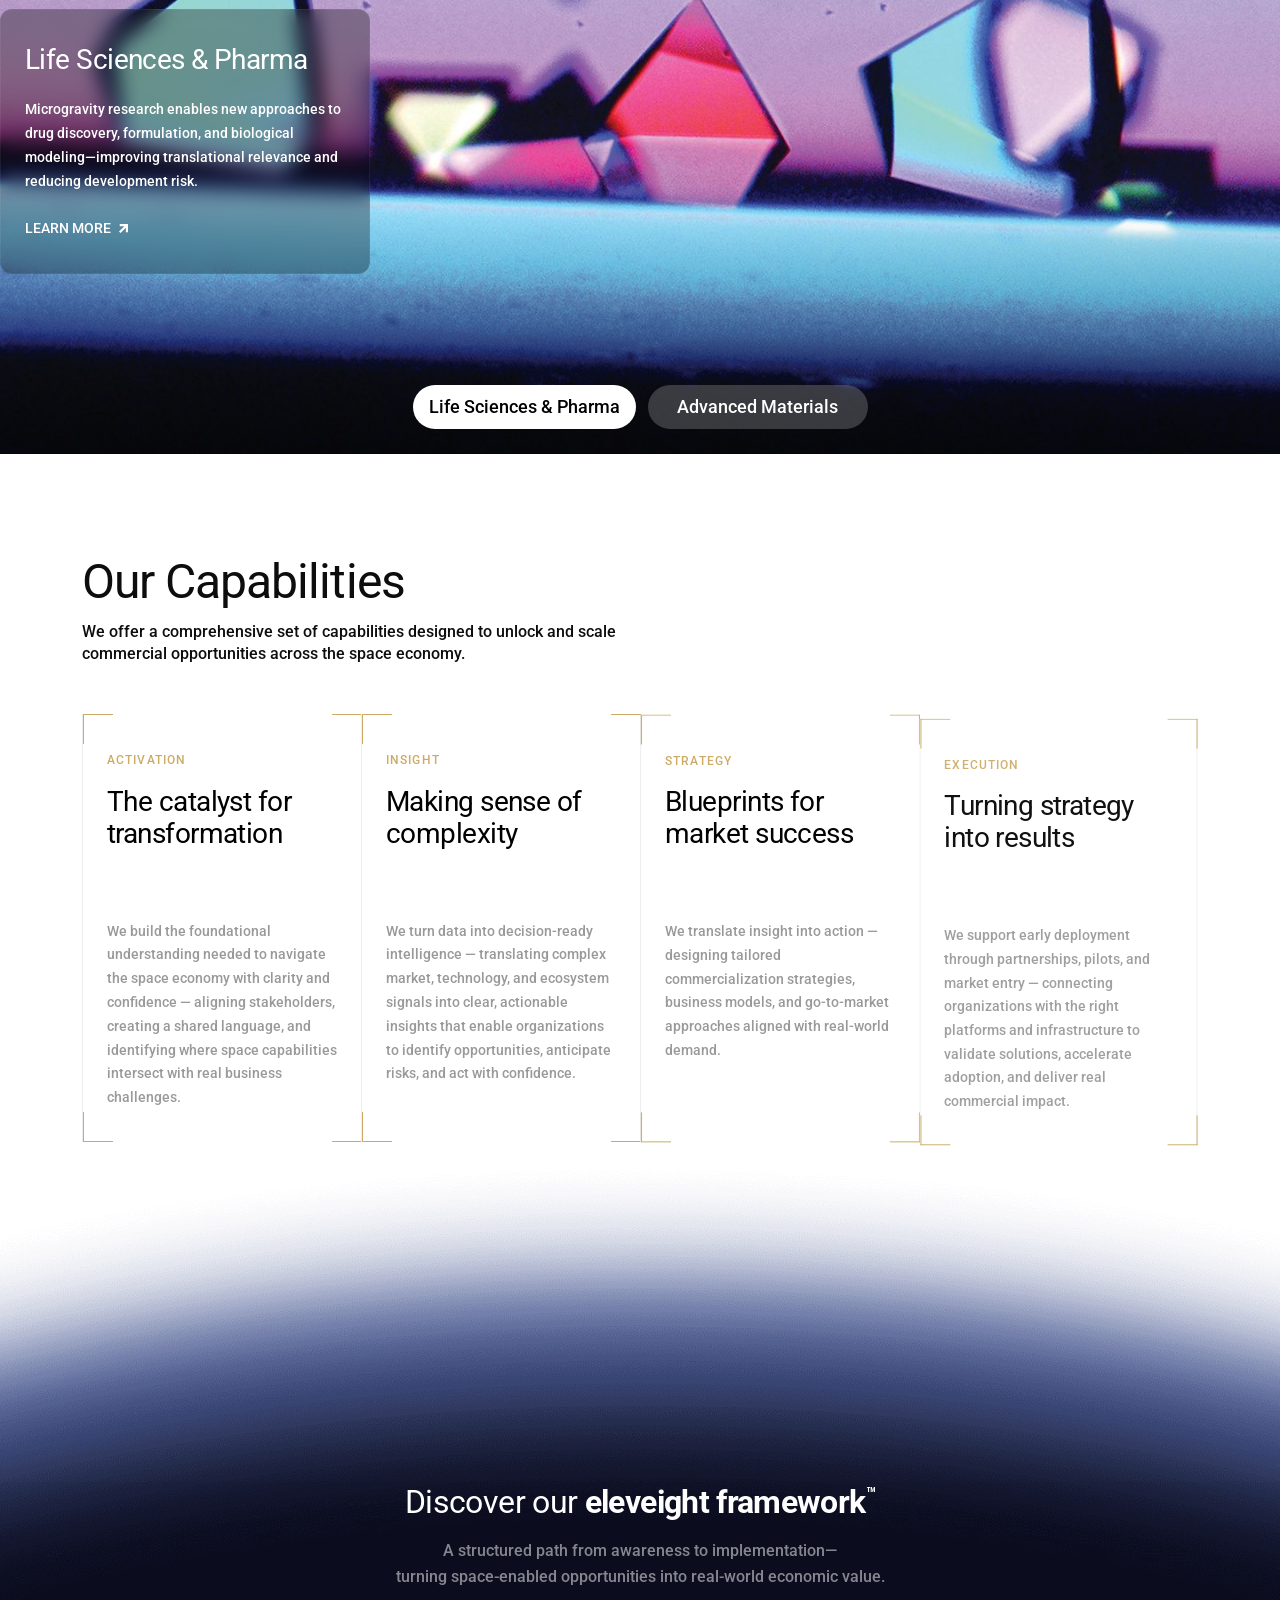
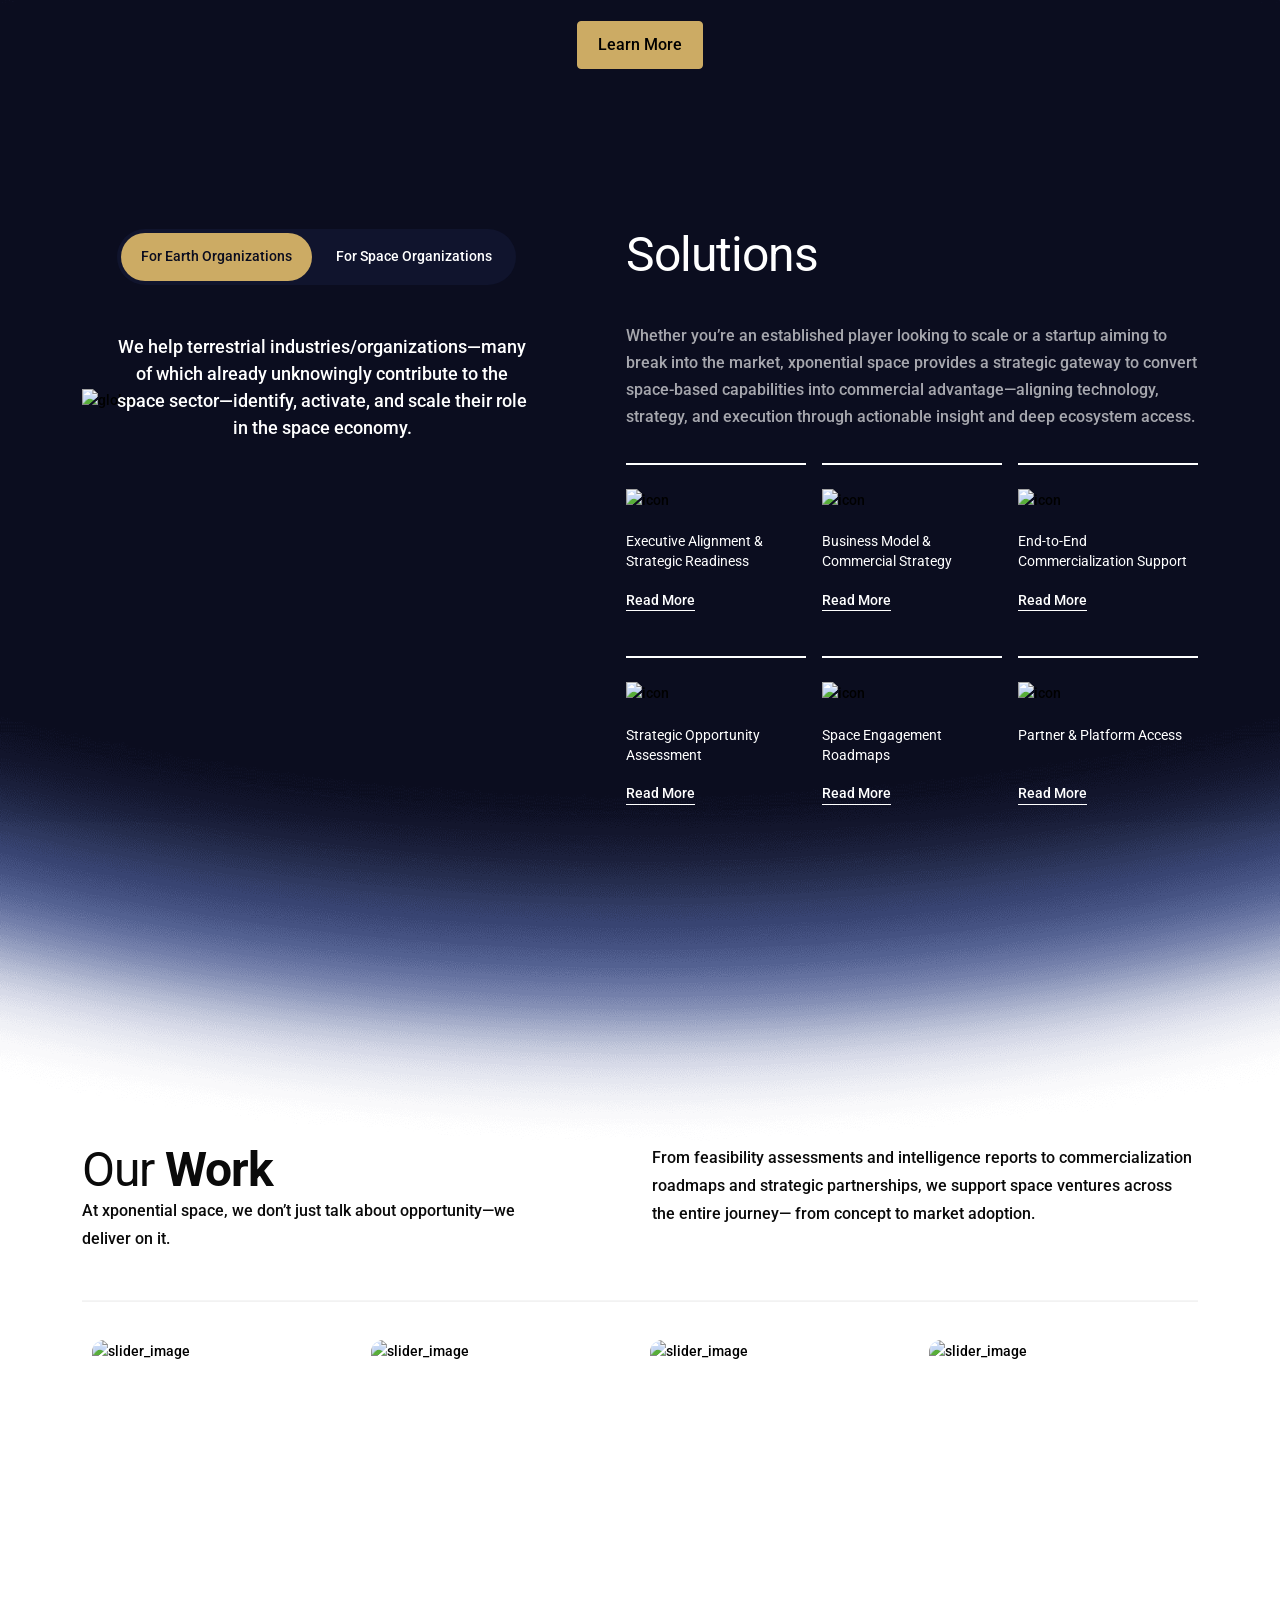
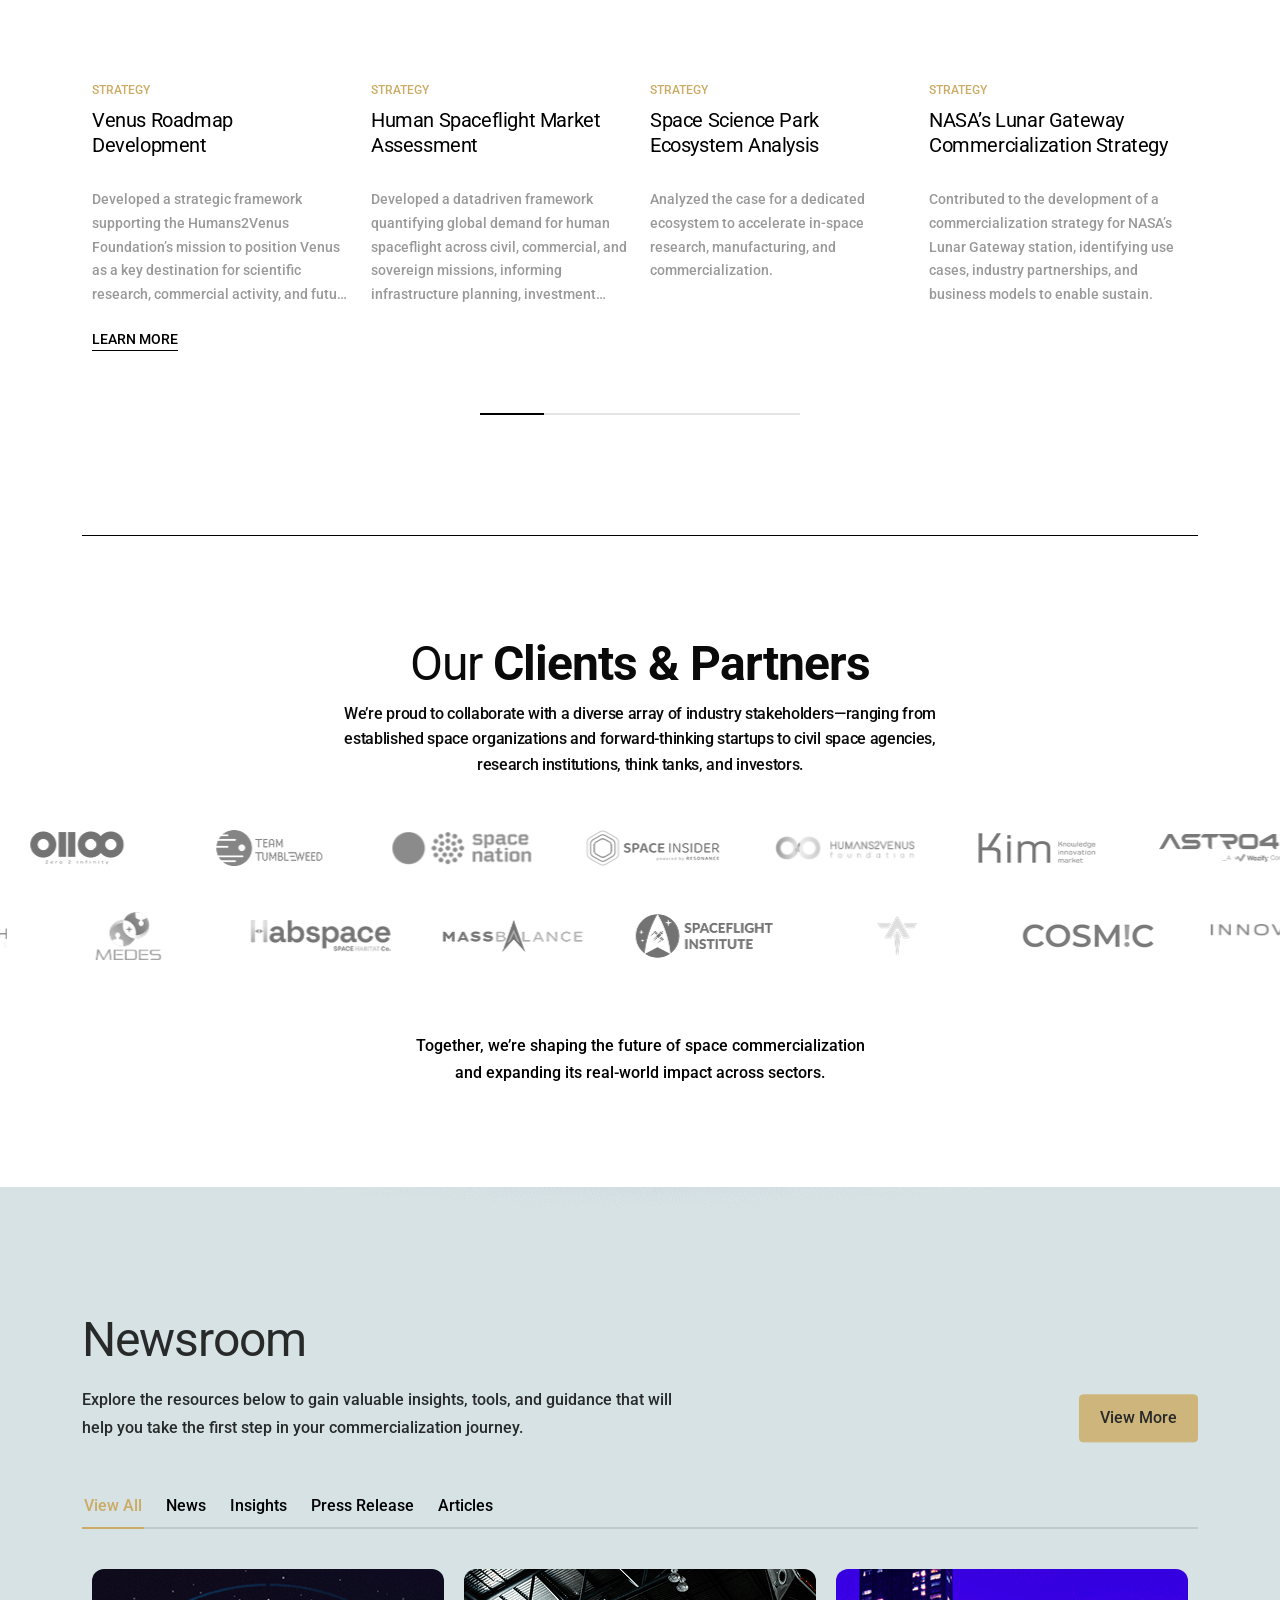
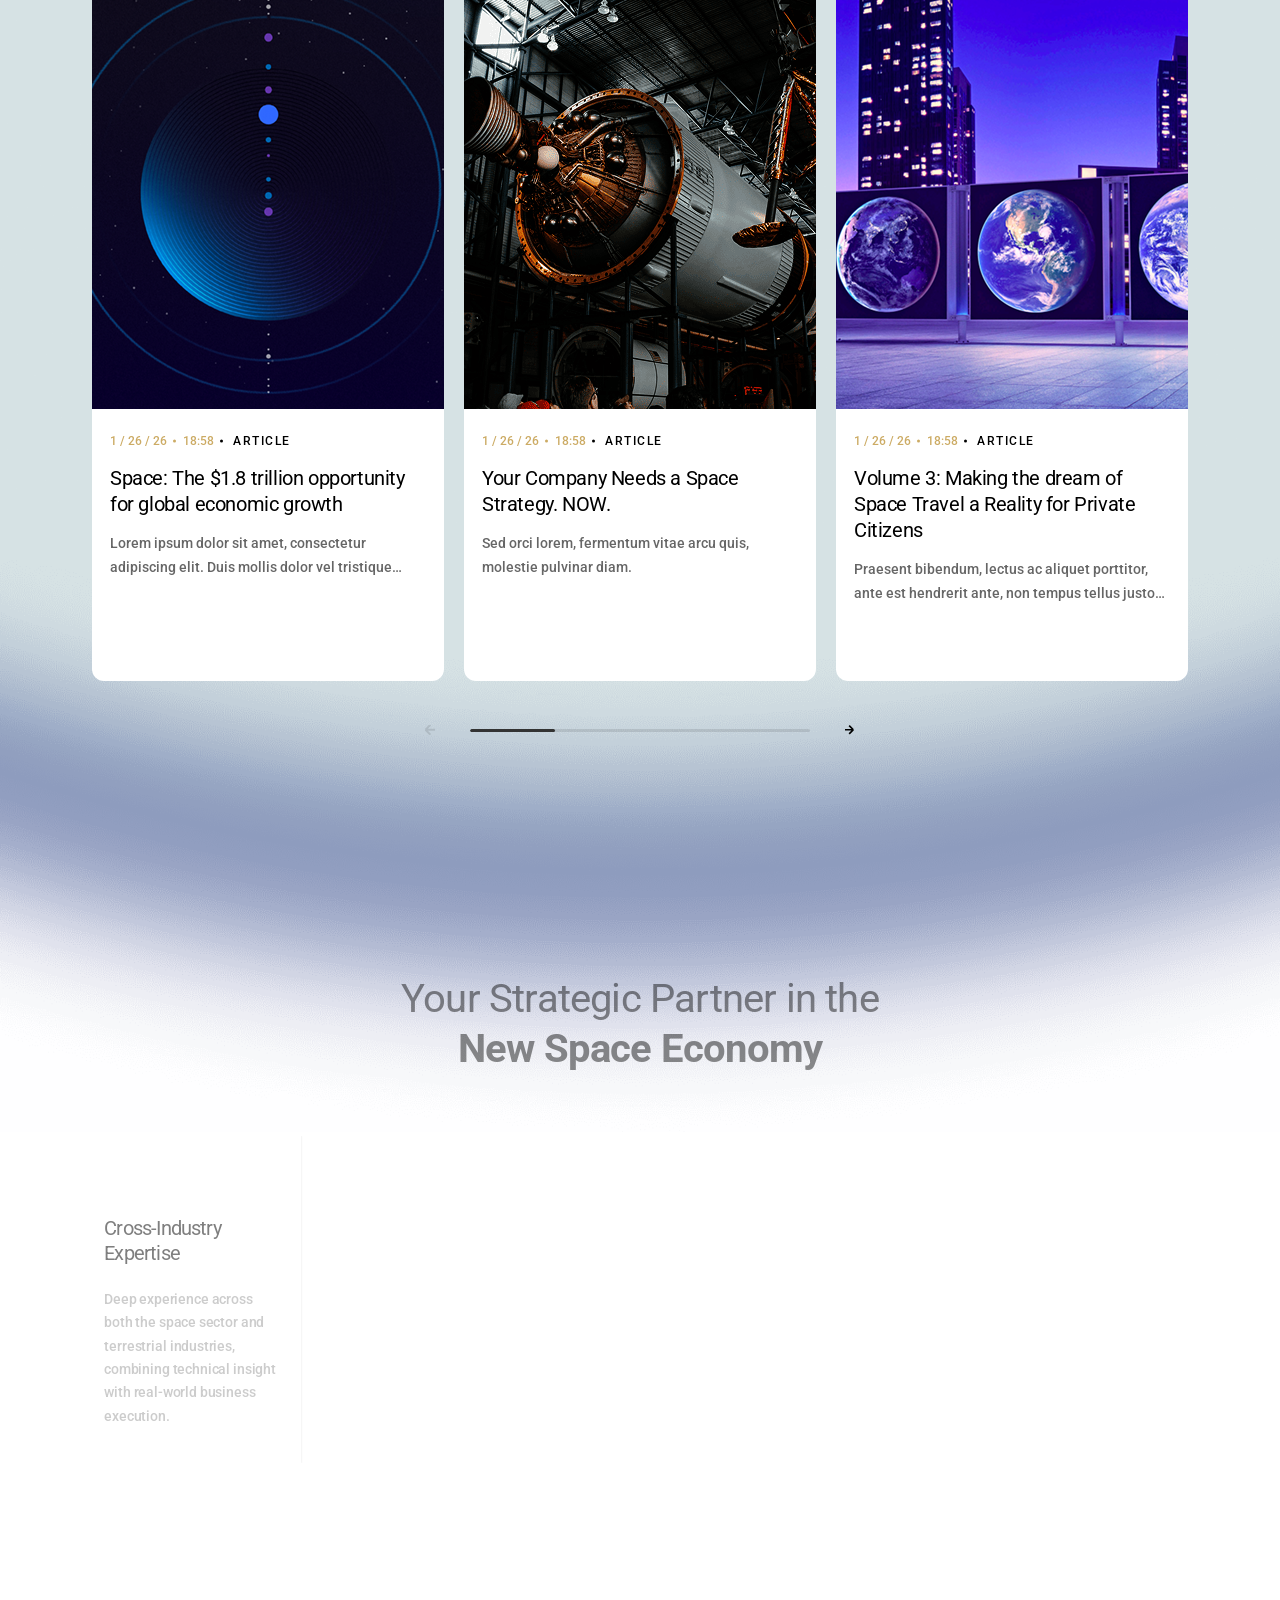
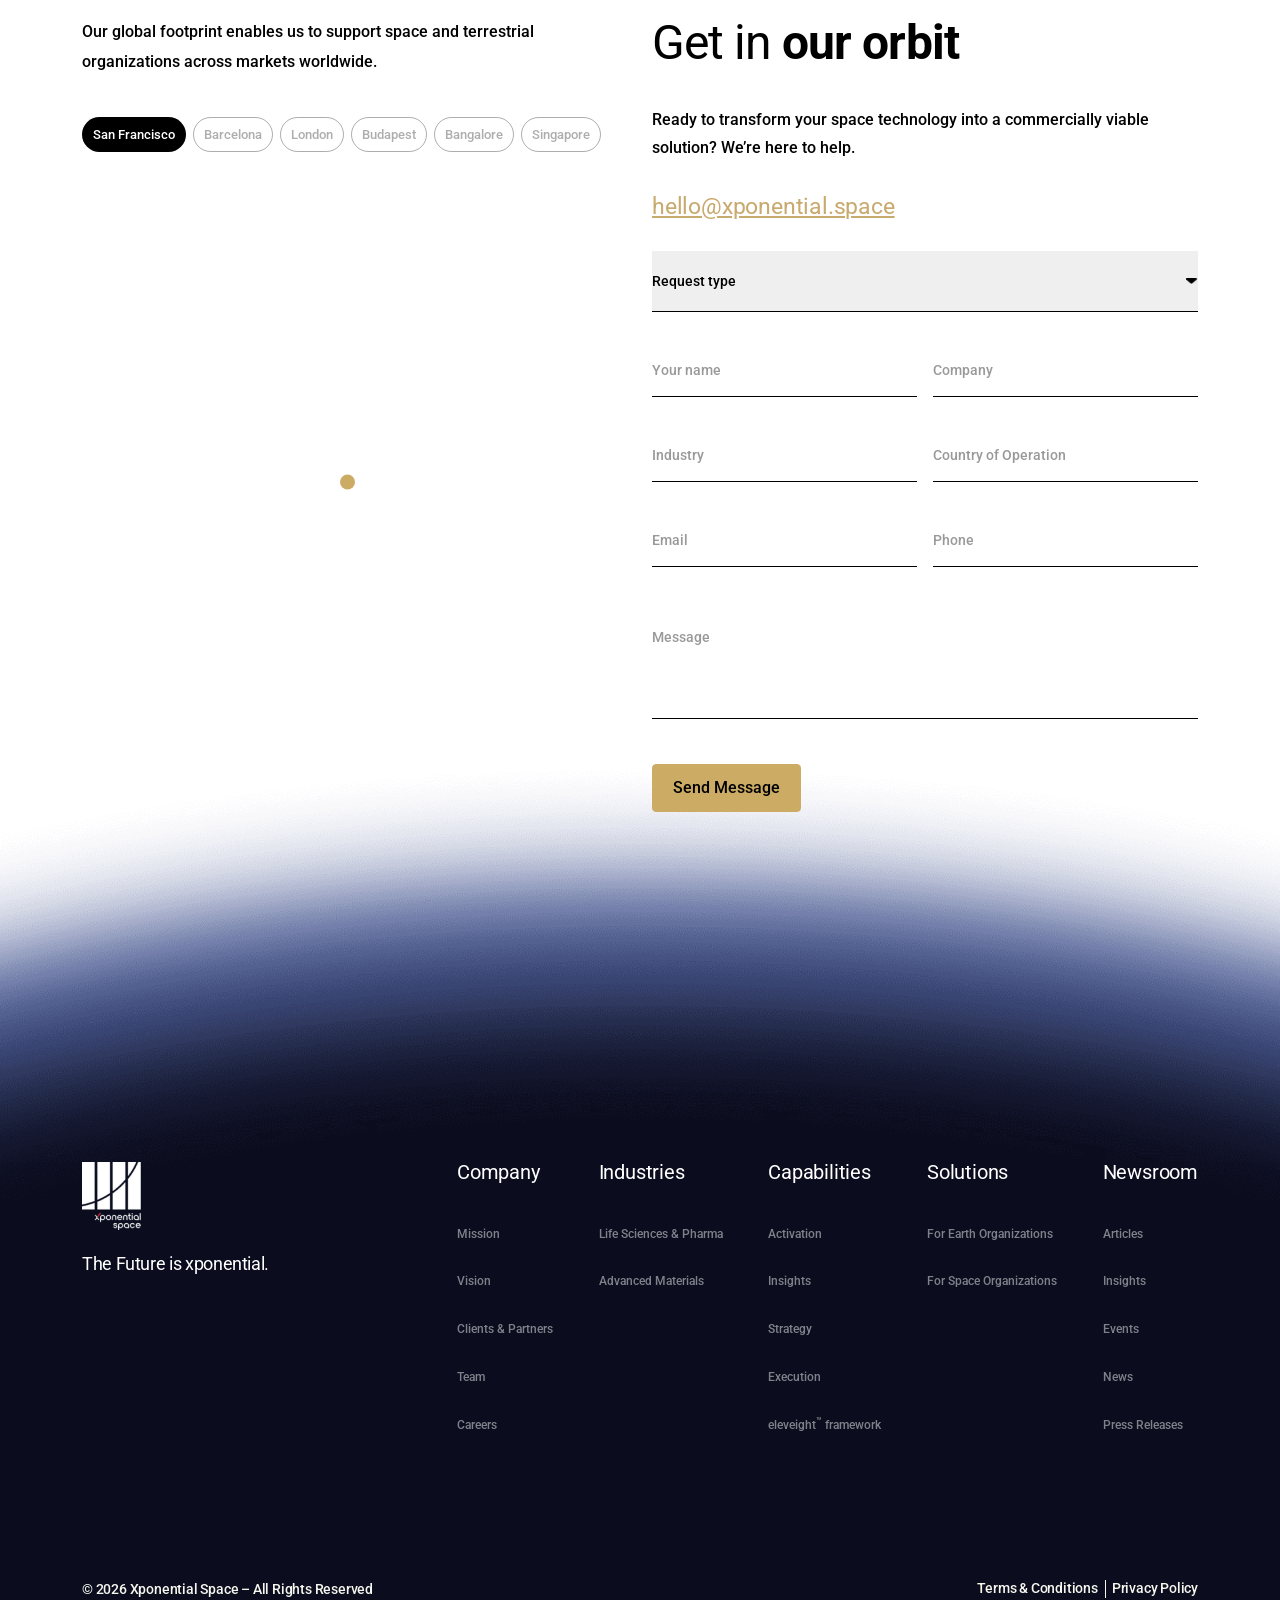
==== commit 290d30a7: "link upd" ====
--- a/index.html
+++ b/index.html
@@ -2156,19 +2156,24 @@
               <h6>Company</h6>
               <ul>
                 <li>
-                  <a href="#">Mission</a>
+                  <a href="./company.html?section=what_we_sec" data-section="what_we_sec"
+                    class="footer-nav-link">Mission</a>
                 </li>
                 <li>
-                  <a href="#">Vision</a>
+                  <a href="./company.html?section=our_vision_sec" data-section="our_vision_sec"
+                    class="footer-nav-link">Vision</a>
                 </li>
                 <li>
-                  <a href="#">Clients & Partners</a>
+                  <a href="./index.html?section=prtnr_sec" data-section="prtnr_sec"
+                    class="footer-nav-link">Clients & Partners</a>
                 </li>
                 <li>
-                  <a href="#">Team</a>
+                  <a href="./company.html?section=team_sec" data-section="team_sec"
+                    class="footer-nav-link">Team</a>
                 </li>
                 <li>
-                  <a href="#">Careers</a>
+                  <a href="./company.html?section=join_sec" data-section="join_sec"
+                    class="footer-nav-link">Careers</a>
                 </li>
               </ul>
             </div>
@@ -2189,19 +2194,24 @@
               <h6>Capabilities</h6>
               <ul>
                 <li>
-                  <a href="#">Activation</a>
+                  <a href="./index.html?section=capablty_sec&idx=0" data-section="capablty_sec" data-idx="0"
+                    class="footer-nav-link">Activation</a>
                 </li>
                 <li>
-                  <a href="#">Insights</a>
+                  <a href="./index.html?section=capablty_sec&idx=1" data-section="capablty_sec" data-idx="1"
+                    class="footer-nav-link">Insights</a>
                 </li>
                 <li>
-                  <a href="#">Strategy</a>
+                  <a href="./index.html?section=capablty_sec&idx=2" data-section="capablty_sec" data-idx="2"
+                    class="footer-nav-link">Strategy</a>
                 </li>
                 <li>
-                  <a href="#">Execution</a>
+                  <a href="./index.html?section=capablty_sec&idx=3" data-section="capablty_sec" data-idx="3"
+                    class="footer-nav-link">Execution</a>
                 </li>
                 <li>
-                  <a href="#">eleveight<sup>&trade;</sup> framework</a>
+                  <a href="./index.html?section=elveigh_sec_cnct" data-section="elveigh_sec_cnct"
+                    class="footer-nav-link">eleveight<sup>&trade;</sup> framework</a>
                 </li>
               </ul>
             </div>
@@ -2222,19 +2232,24 @@
               <h6>Newsroom</h6>
               <ul>
                 <li>
-                  <a href="#">Articles</a>
+                  <a href="./index.html?section=newsroom_Sec&tab=articles" data-section="newsroom_Sec"
+                    data-tab="articles" class="footer-nav-link">Articles</a>
                 </li>
                 <li>
-                  <a href="#">Insights</a>
+                  <a href="./index.html?section=newsroom_Sec&tab=insights" data-section="newsroom_Sec"
+                    data-tab="insights" class="footer-nav-link">Insights</a>
                 </li>
                 <li>
-                  <a href="#">Events</a>
+                  <a href="./index.html?section=newsroom_Sec&tab=events" data-section="newsroom_Sec"
+                    data-tab="events" class="footer-nav-link">Events</a>
                 </li>
                 <li>
-                  <a href="#">News</a>
+                  <a href="./index.html?section=newsroom_Sec&tab=news" data-section="newsroom_Sec"
+                    data-tab="news" class="footer-nav-link">News</a>
                 </li>
                 <li>
-                  <a href="#">Press Releases</a>
+                  <a href="./index.html?section=newsroom_Sec&tab=press" data-section="newsroom_Sec"
+                    data-tab="press" class="footer-nav-link">Press Releases</a>
                 </li>
               </ul>
             </div>
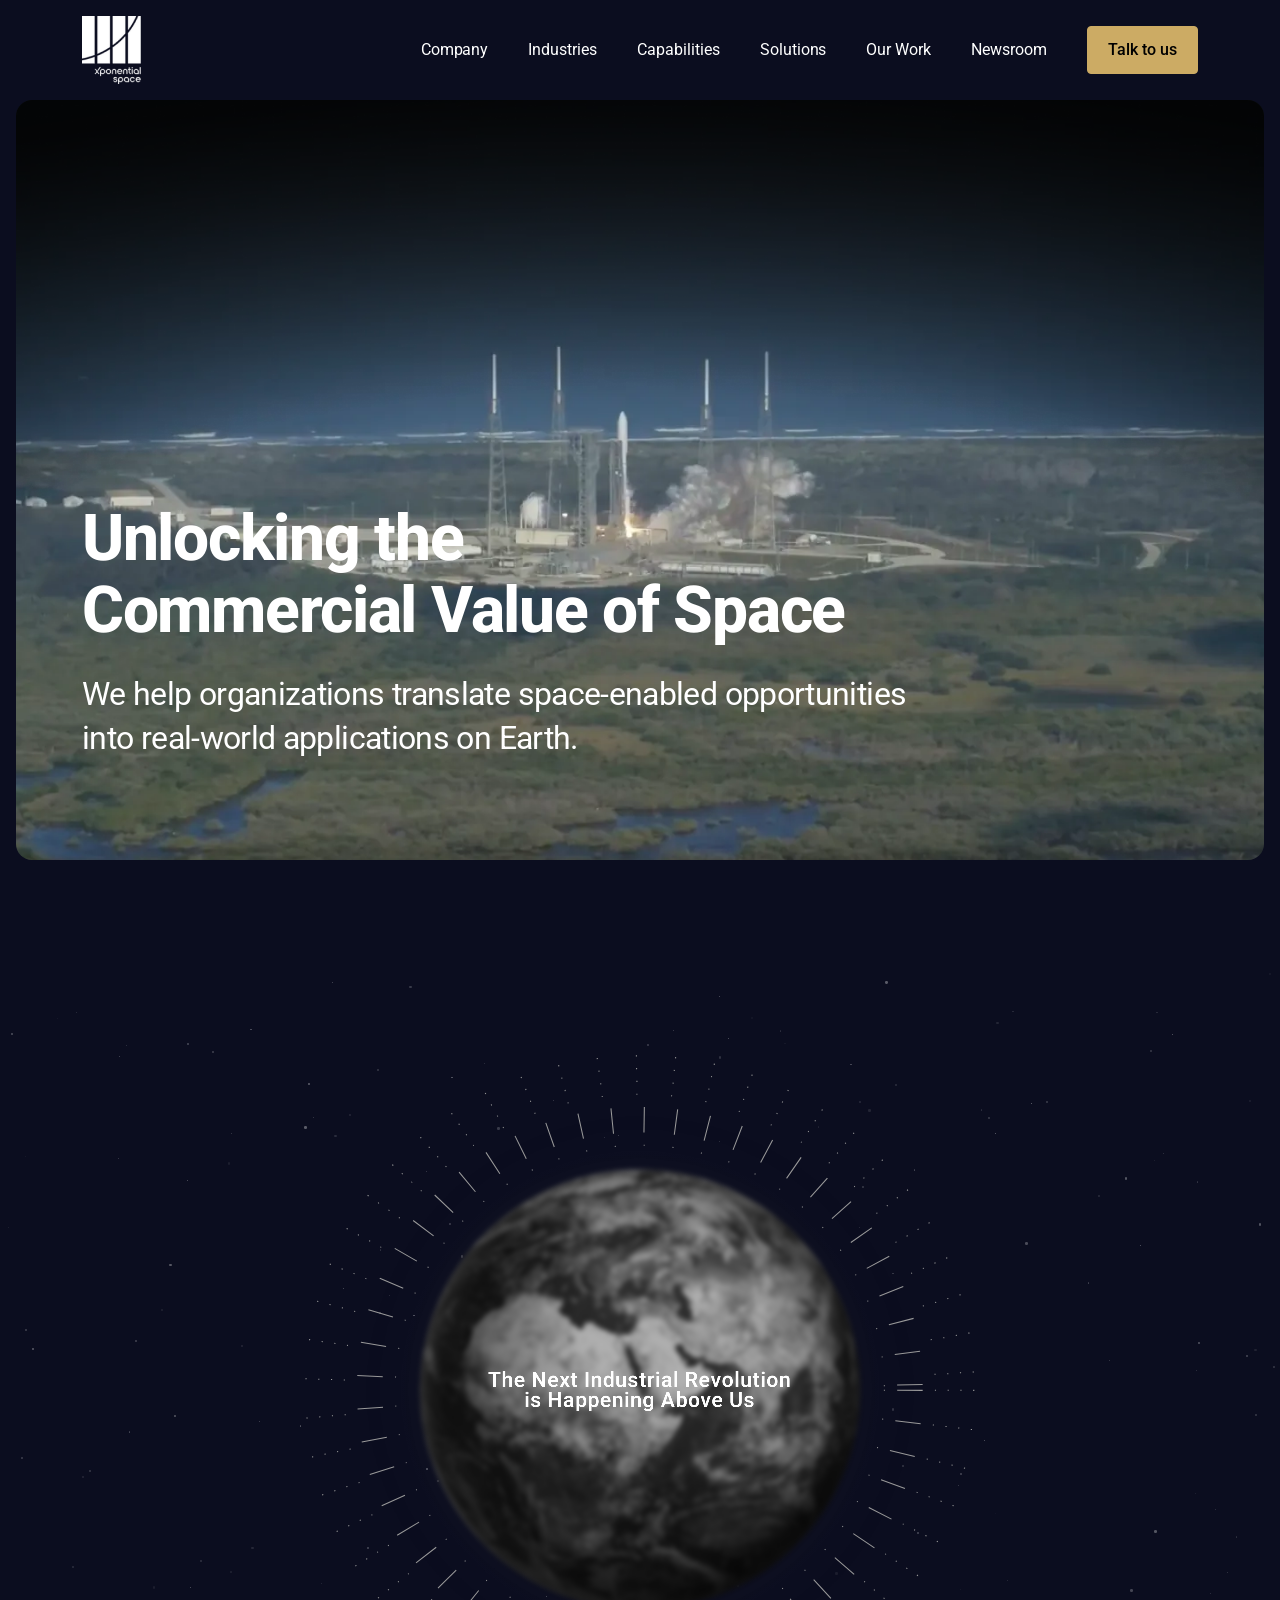
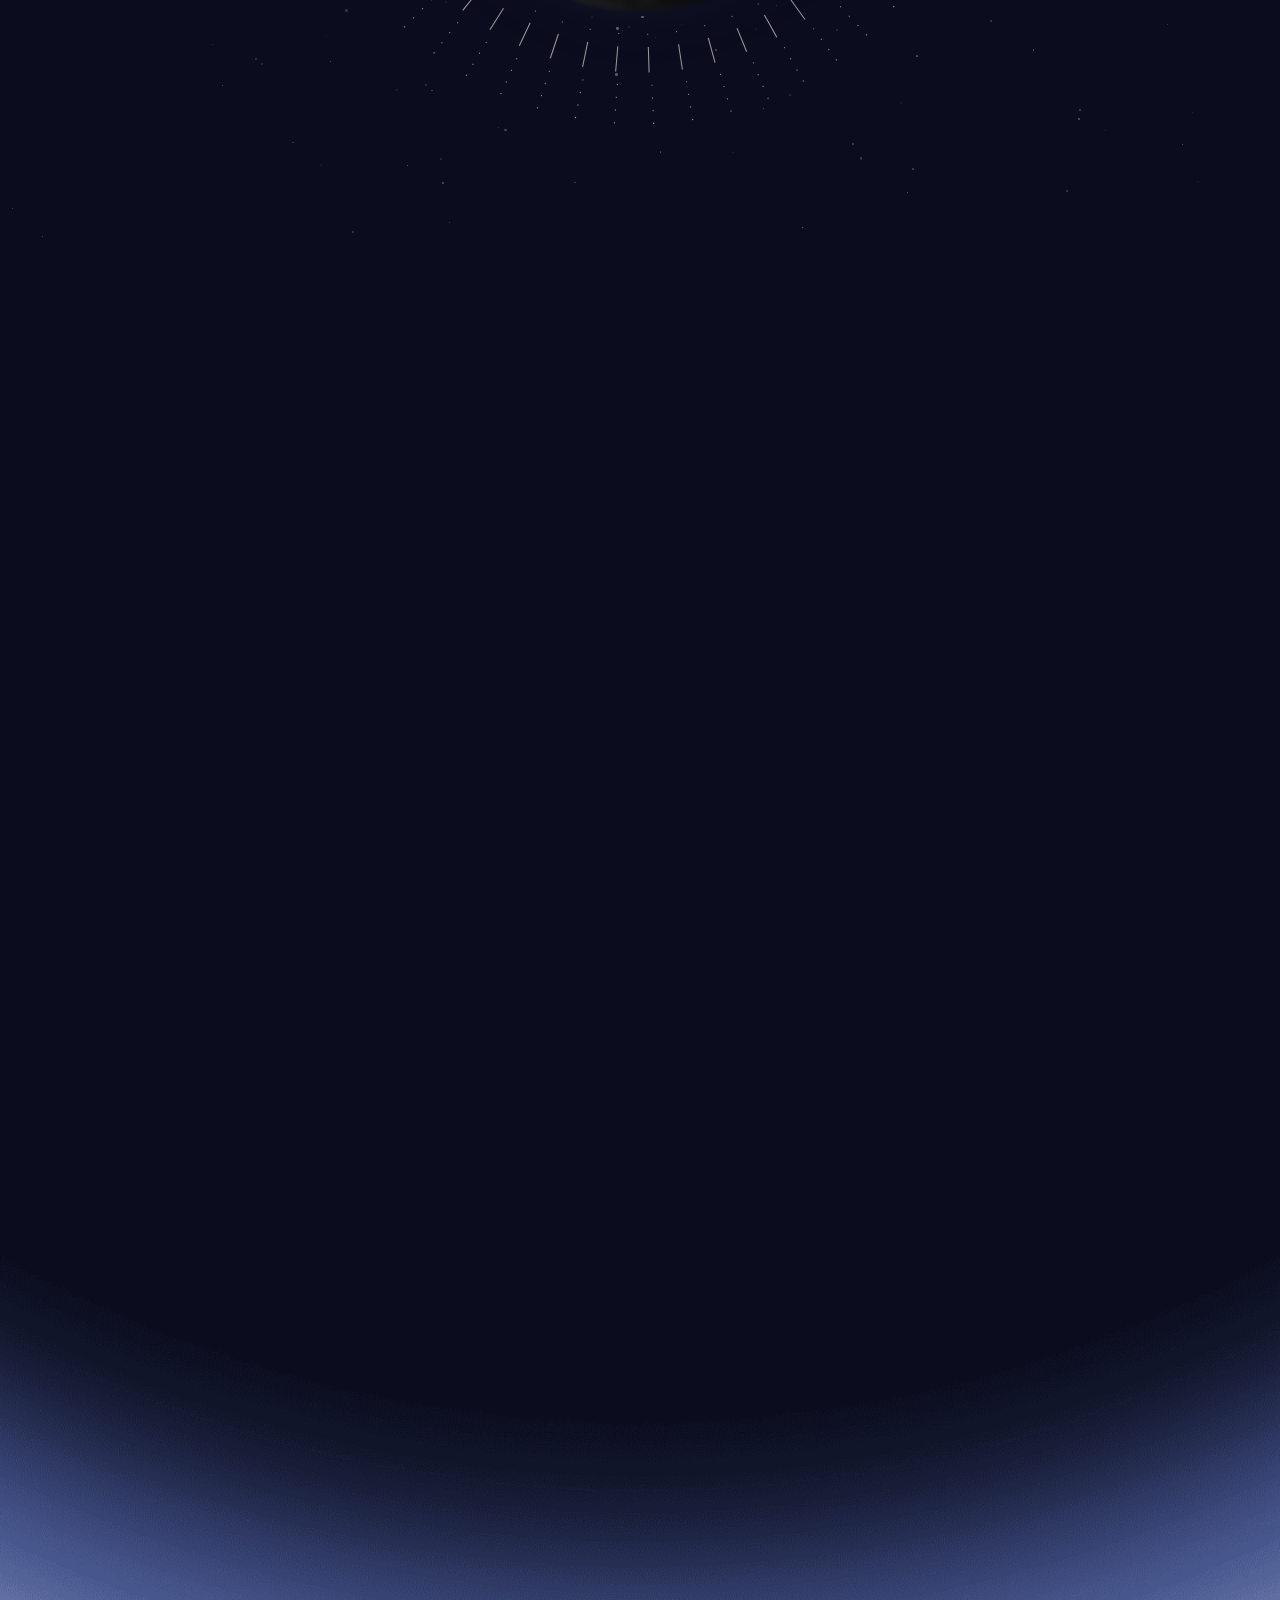
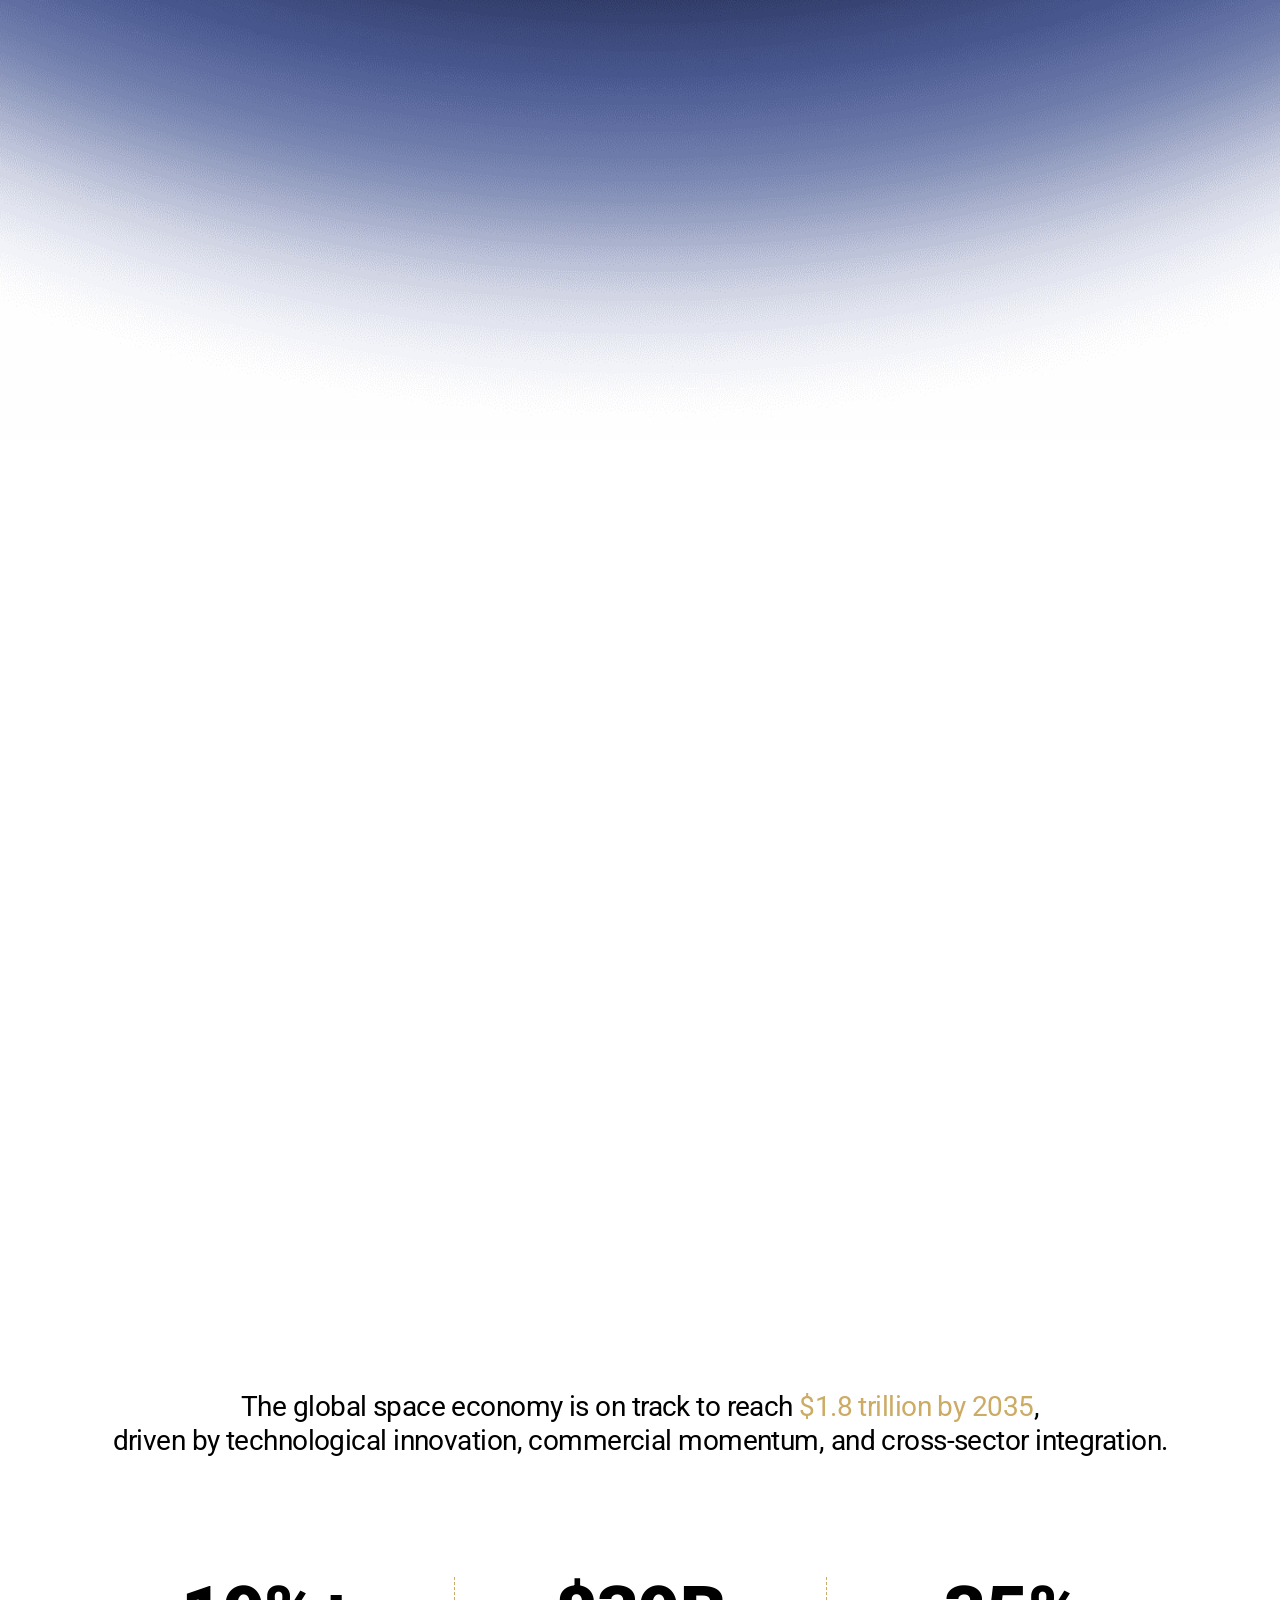
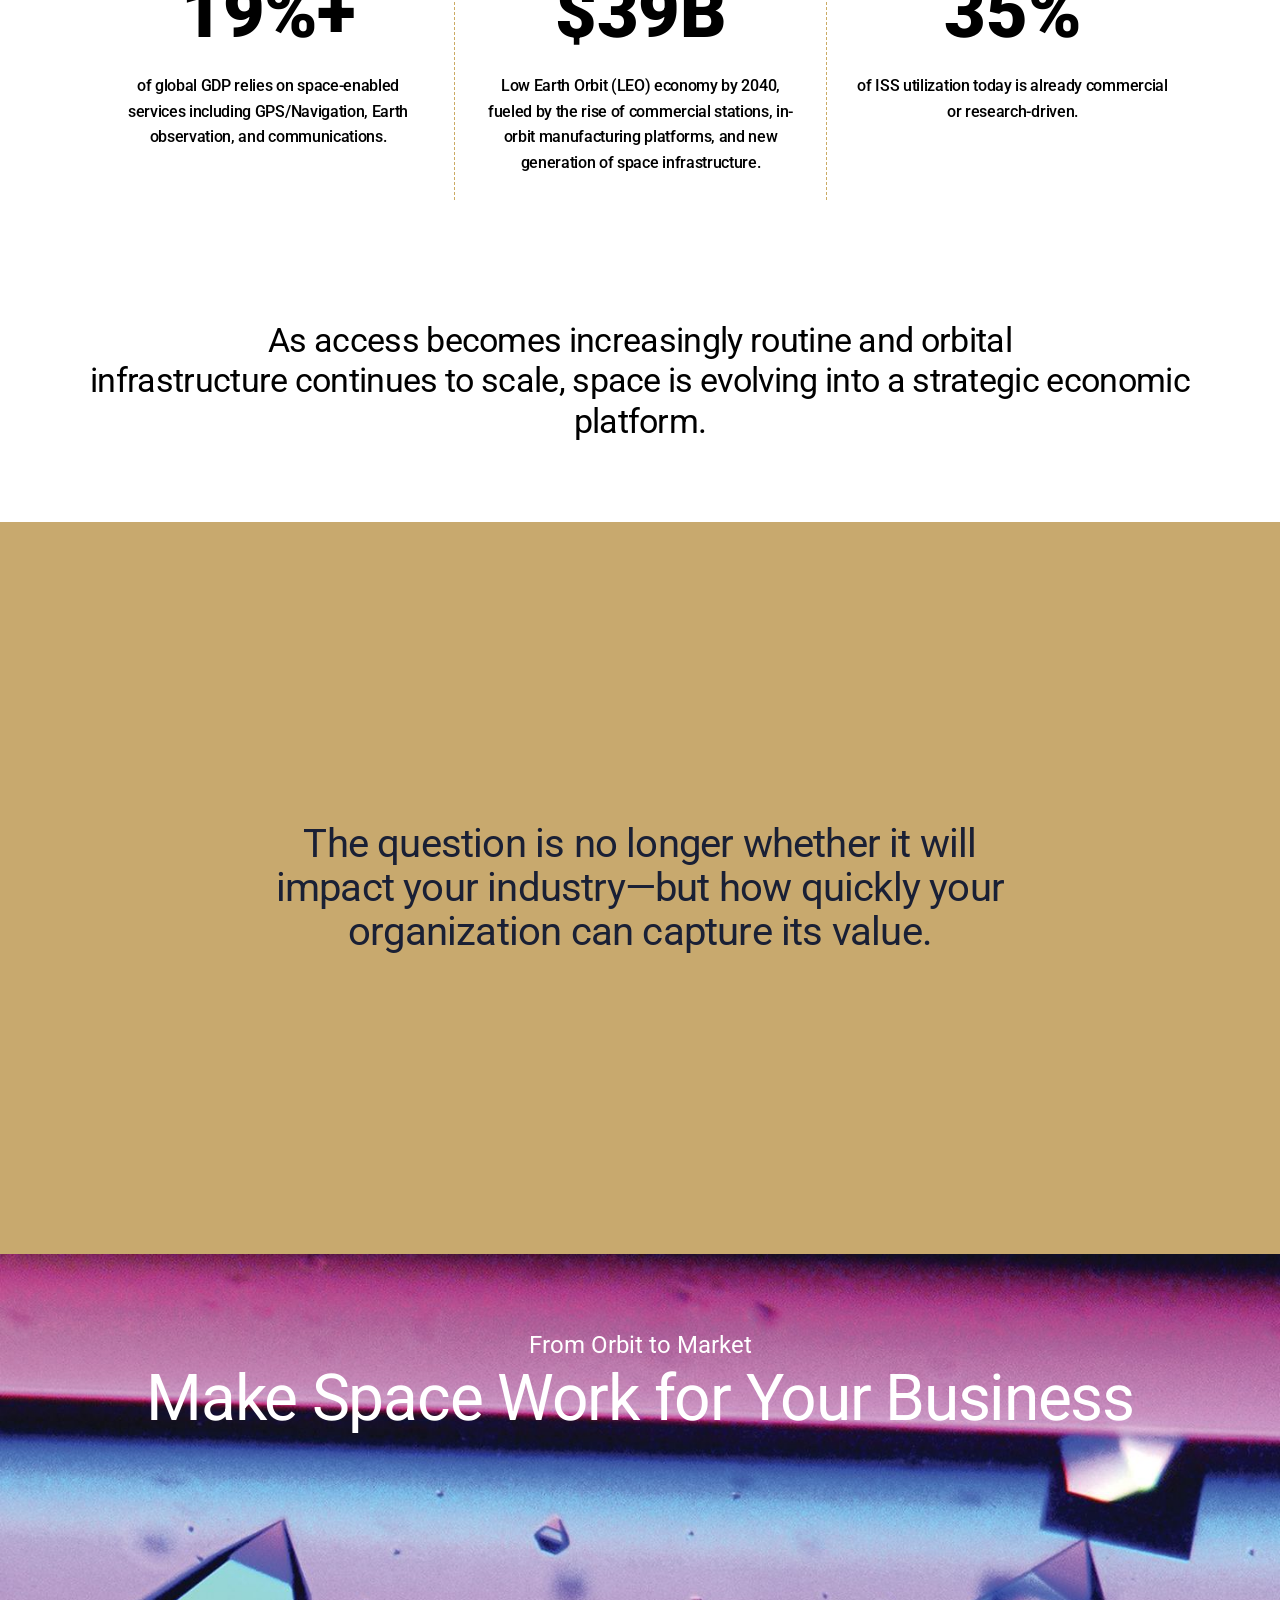
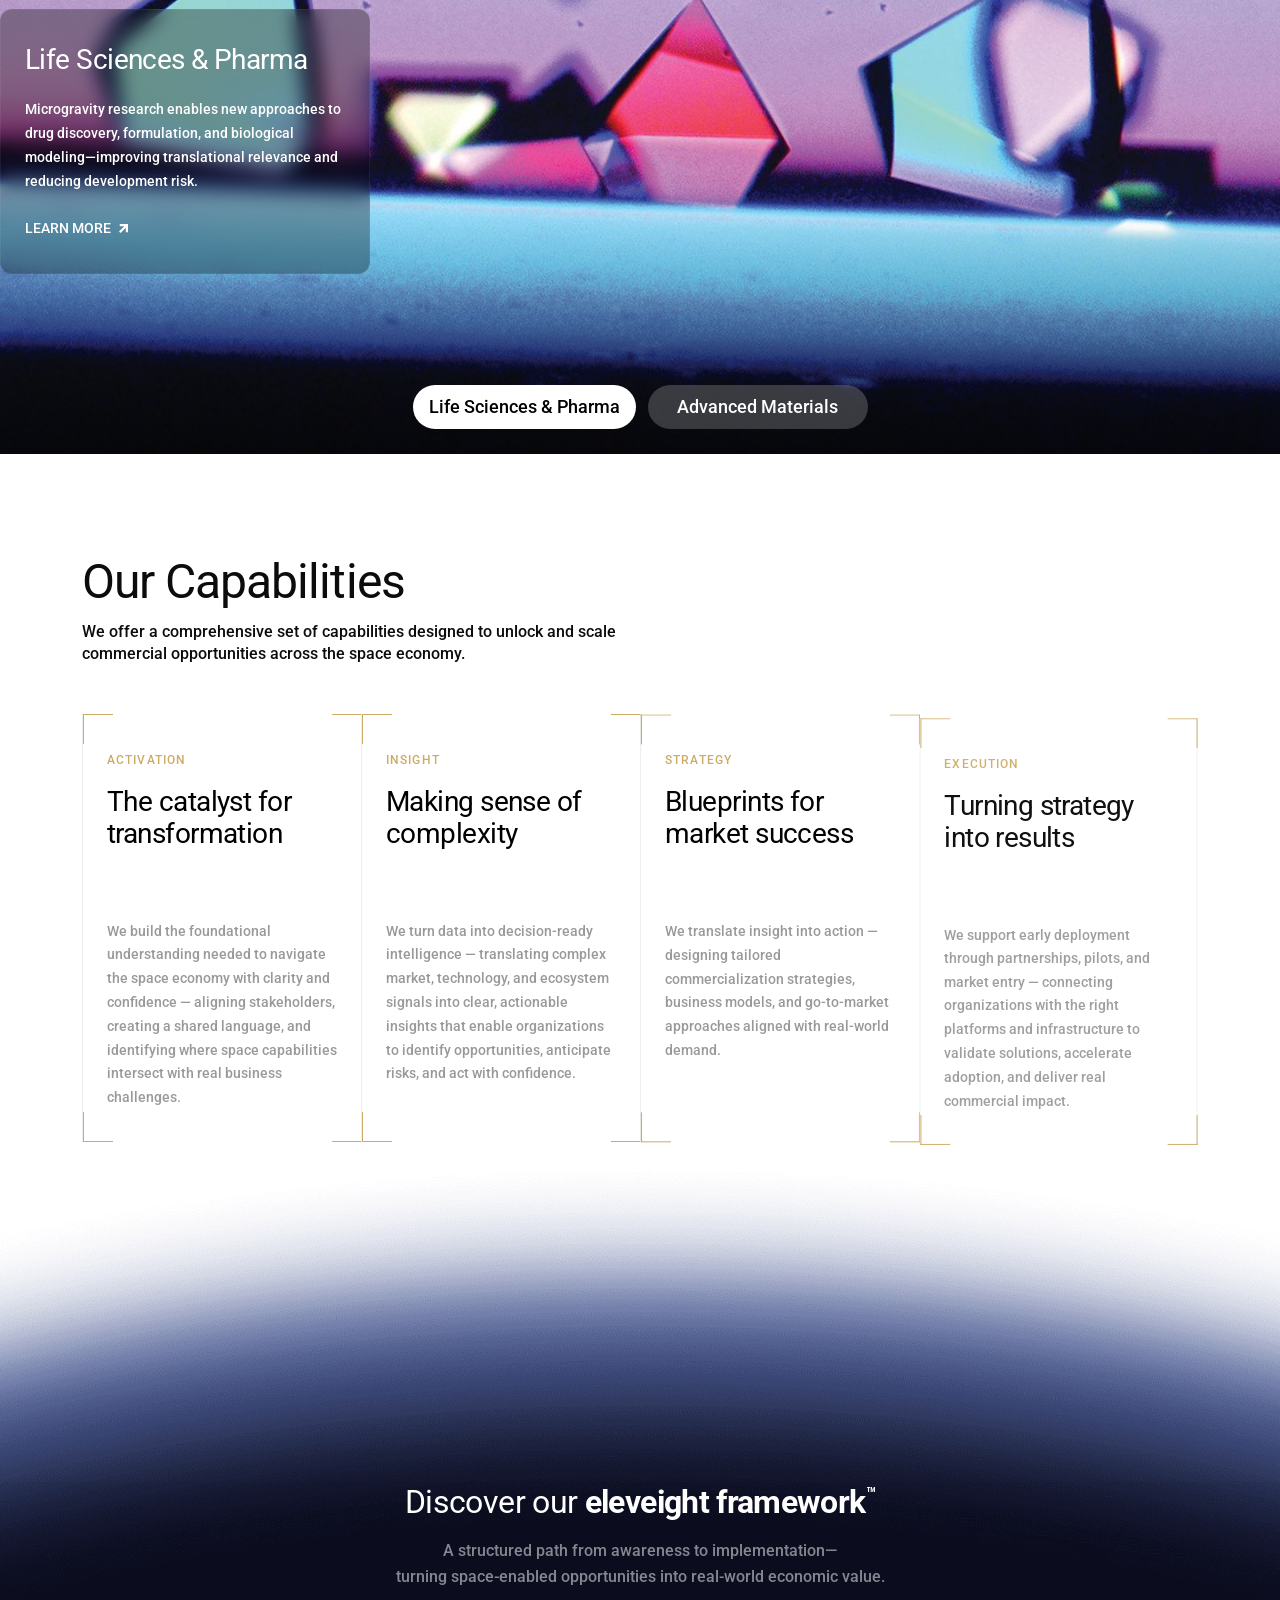
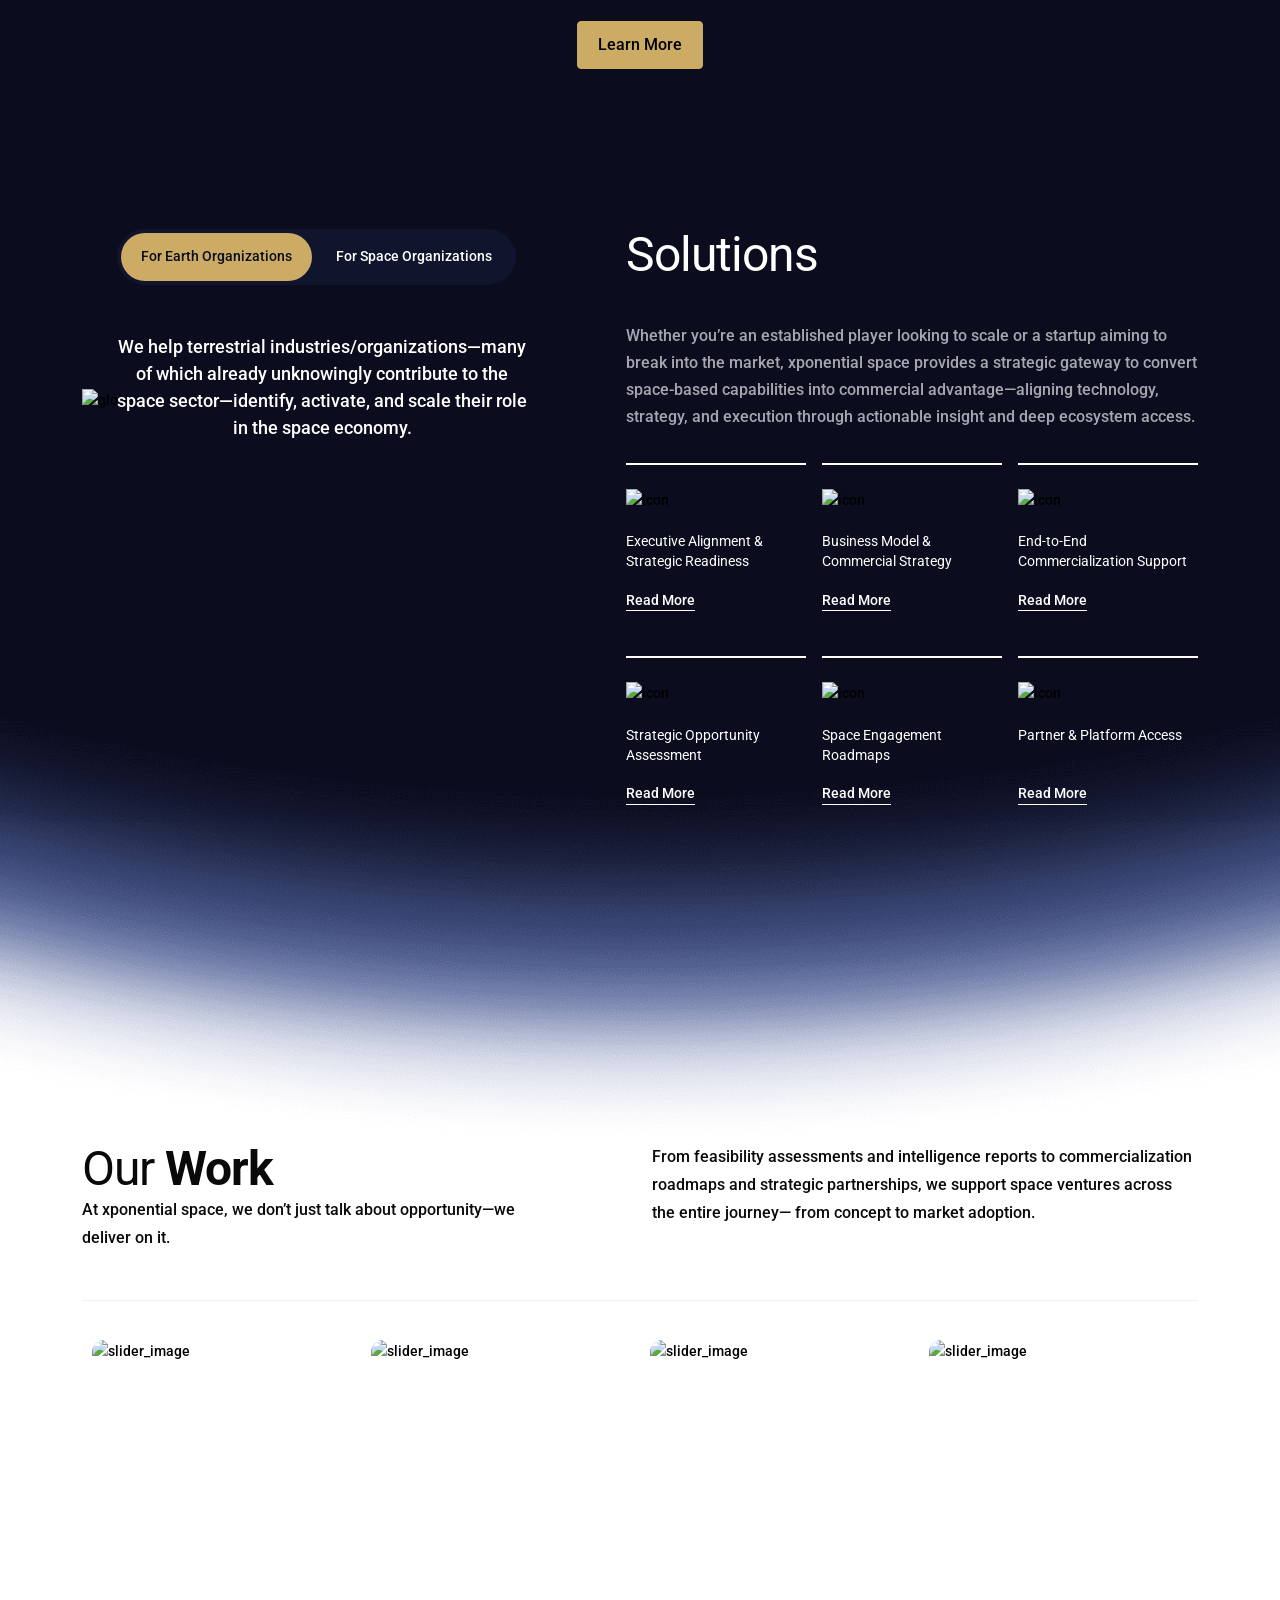
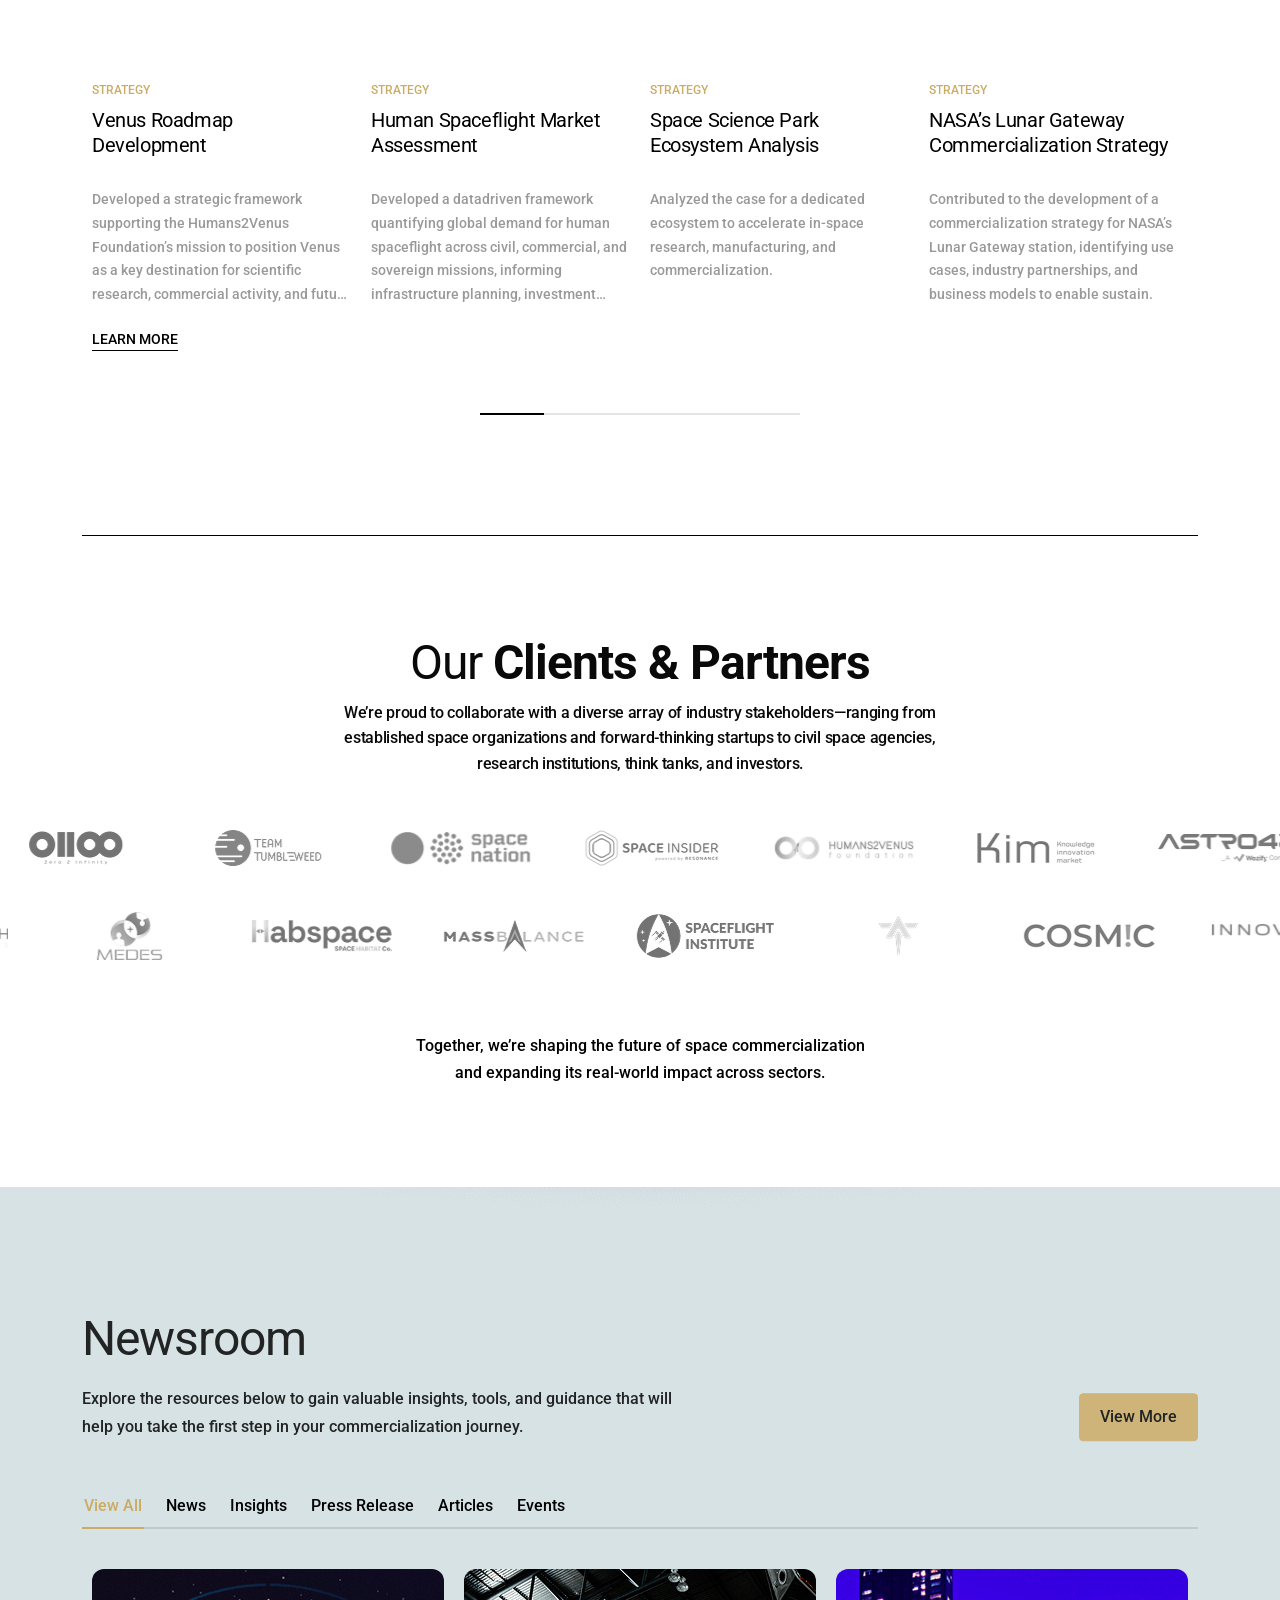
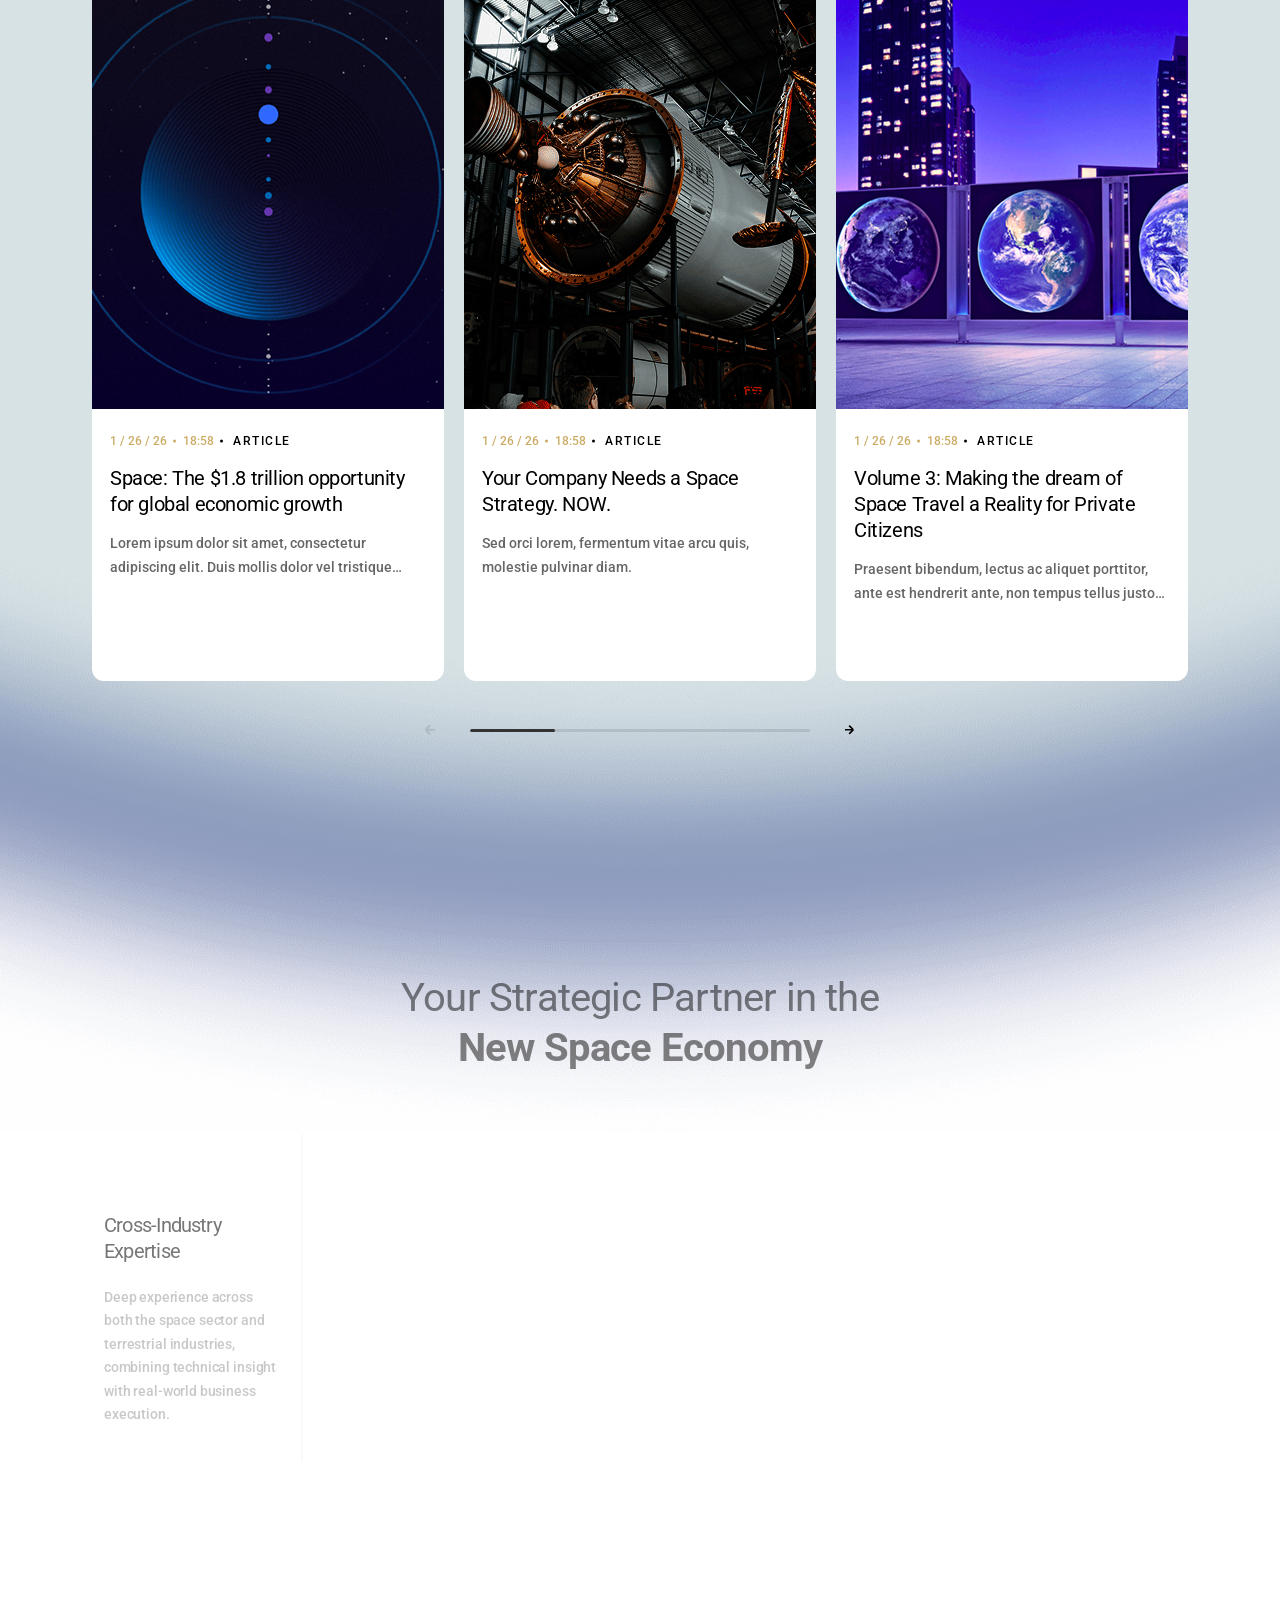
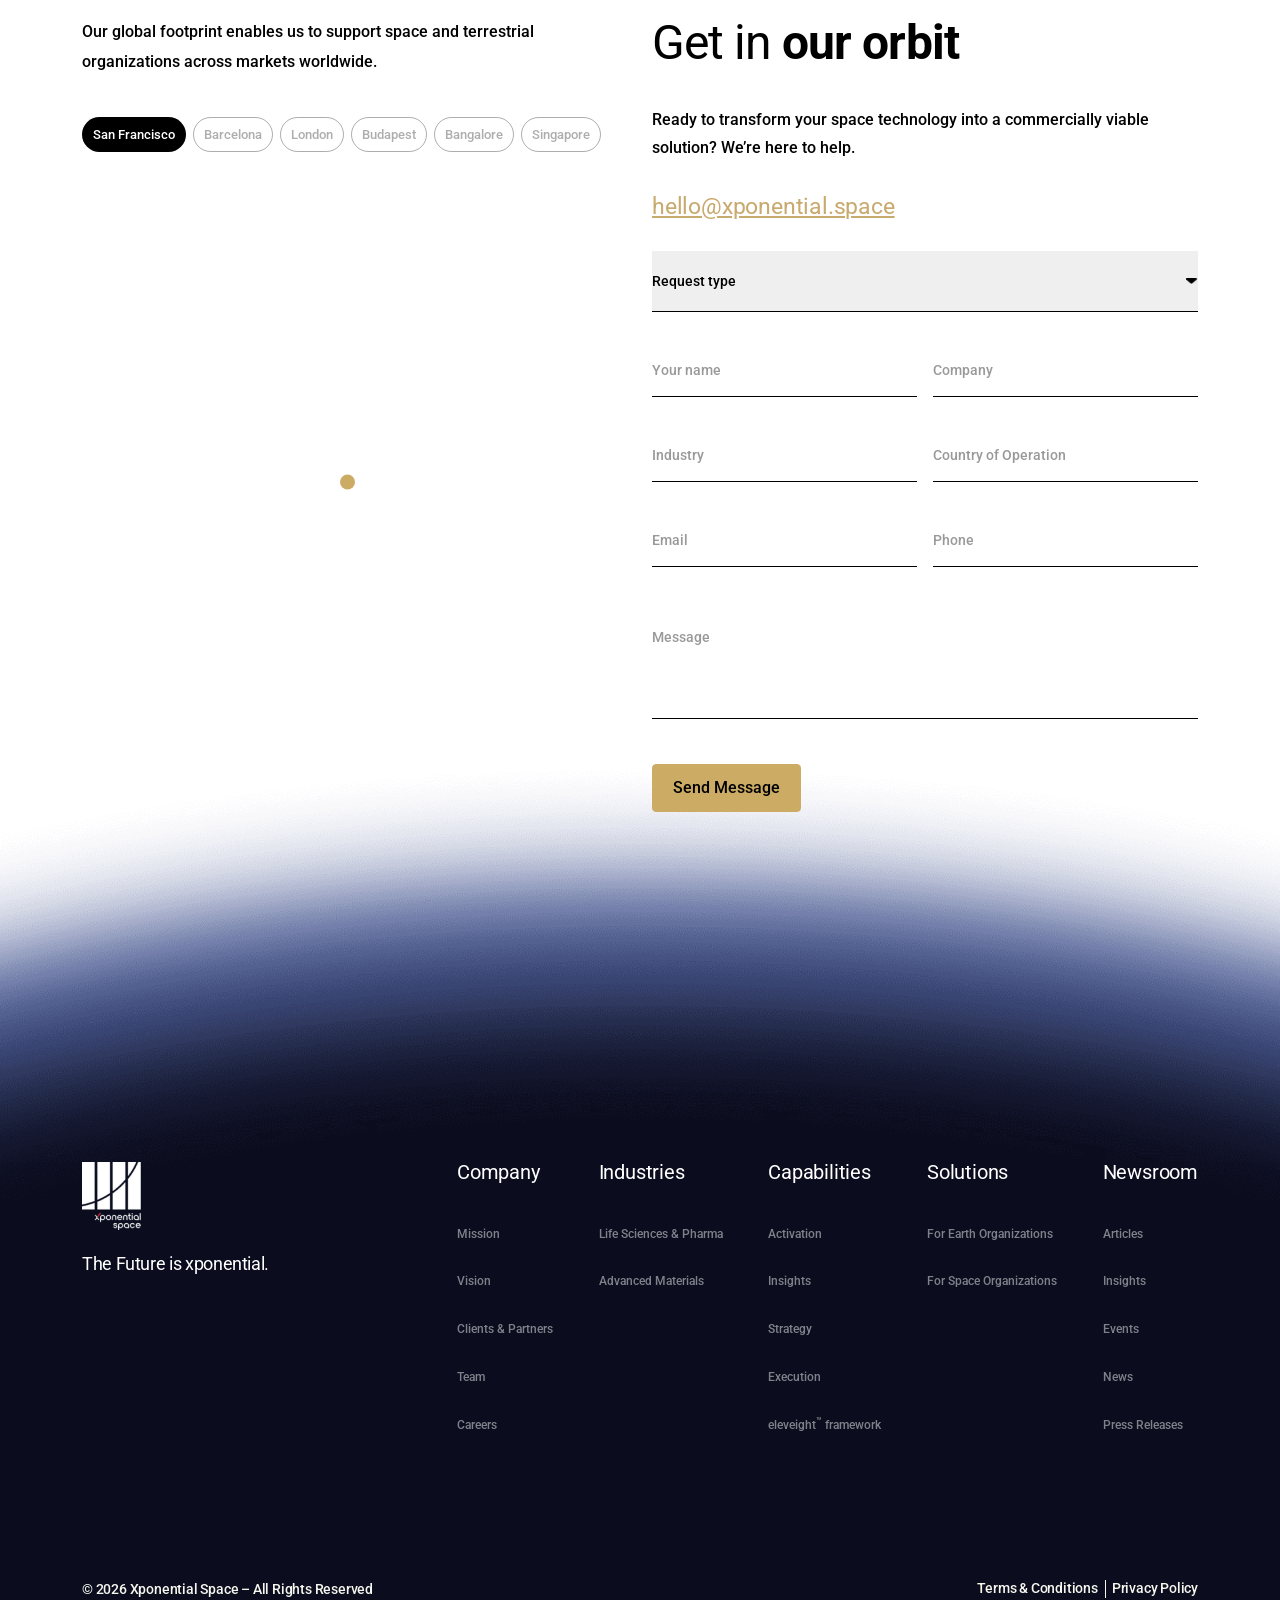
==== commit c25b6101: "upda" ====
--- a/index.html
+++ b/index.html
@@ -1037,6 +1037,12 @@
               Articles
             </button>
           </li>
+          <li class="nav-item" role="presentation">
+            <button class="nav-link" data-bs-toggle="tab" data-category="Events" data-bs-target="#Events-tab-pane"
+              type="button" role="tab">
+              Events
+            </button>
+          </li>
         </ul>
         <div class="tab-content" id="myTabContent">
           <div class="tab-pane fade show active" id="all-tab-pane" role="tabpanel" aria-labelledby="all-tab"
@@ -1928,6 +1934,186 @@
 
               <!-- Card 6 -->
               <div class="news-card" data-category="insights">
+                <div class="card-img-wrap">
+                  <img src="./images/newsroomslide_img_three.png" alt="Space planet"  loading="lazy" />
+                </div>
+                <div class="card-body">
+                  <div class="card-meta">
+                    <span>1 / 26 / 26 </span>
+                    <span class="time-cls">18:58</span>
+                    <span class="category">ARTICLE</span>
+                  </div>
+                  <div class="card-title">
+                    <h4>
+                      Volume 3: Making the dream of Space Travel a Reality for
+                      Private Citizens
+                    </h4>
+                  </div>
+                  <div class="card-desc">
+                    <p>
+                      Praesent bibendum, lectus ac aliquet porttitor, ante est
+                      hendrerit ante, non tempus tellus justo ac ante.
+                    </p>
+                  </div>
+                  <div class="card-brand italic">
+                    <img src="./images/slider-company-logo-three.png" alt=""  loading="lazy" />
+                  </div>
+                </div>
+              </div>
+            </div>
+            <!-- end slider -->
+
+            <!-- Custom Slider Controls -->
+            <div class="slider-controls">
+              <div class="slider-progress-track">
+                <div class="slider-progress-fill"></div>
+              </div>
+            </div>
+          </div>
+          <div class="tab-pane fade" id="Events-tab-pane" role="tabpanel" aria-labelledby="Events-tab" tabindex="0">
+            <!-- Slick Slider -->
+            <div class="news-slider">
+              <!-- Card 1 -->
+              <div class="news-card" data-category="Events">
+                <div class="card-img-wrap">
+                  <img src="./images/newsroomslide_img_one.png" alt="Space planet"  loading="lazy" />
+                </div>
+                <div class="card-body">
+                  <div class="card-meta">
+                    <span>1 / 26 / 26 </span>
+                    <span class="time-cls">18:58</span>
+                    <span class="category">ARTICLE</span>
+                  </div>
+                  <div class="card-title">
+                    <h4>
+                      Space: The $1.8 trillion opportunity for global economic
+                      growth
+                    </h4>
+                  </div>
+                  <div class="card-desc">
+                    <p>
+                      Lorem ipsum dolor sit amet, consectetur adipiscing elit.
+                      Duis mollis dolor vel tristique ultrices.
+                    </p>
+                  </div>
+                  <div class="card-brand italic">
+                    <img src="./images/slider-company-logo.png" alt=""  loading="lazy" />
+                  </div>
+                </div>
+              </div>
+
+              <!-- Card 2 -->
+              <div class="news-card" data-category="news">
+                <div class="card-img-wrap">
+                  <img src="./images/newsroomslide_img_two.png" alt="Space planet"  loading="lazy" />
+                </div>
+                <div class="card-body">
+                  <div class="card-meta">
+                    <span>1 / 26 / 26 </span>
+                    <span class="time-cls">18:58</span>
+                    <span class="category">ARTICLE</span>
+                  </div>
+                  <div class="card-title">
+                    <h4>Your Company Needs a Space Strategy. NOW.</h4>
+                  </div>
+                  <div class="card-desc">
+                    <p>
+                      Sed orci lorem, fermentum vitae arcu quis, molestie
+                      pulvinar diam.
+                    </p>
+                  </div>
+                  <div class="card-brand italic">
+                    <img src="./images/slider-company-logo-two.png" alt=""  loading="lazy" />
+                  </div>
+                </div>
+              </div>
+
+              <!-- Card 3 -->
+              <div class="news-card" data-category="Events">
+                <div class="card-img-wrap">
+                  <img src="./images/newsroomslide_img_three.png" alt="Space planet"  loading="lazy" />
+                </div>
+                <div class="card-body">
+                  <div class="card-meta">
+                    <span>1 / 26 / 26 </span>
+                    <span class="time-cls">18:58</span>
+                    <span class="category">ARTICLE</span>
+                  </div>
+                  <div class="card-title">
+                    <h4>
+                      Volume 3: Making the dream of Space Travel a Reality for
+                      Private Citizens
+                    </h4>
+                  </div>
+                  <div class="card-desc">
+                    <p>
+                      Praesent bibendum, lectus ac aliquet porttitor, ante est
+                      hendrerit ante, non tempus tellus justo ac ante.
+                    </p>
+                  </div>
+                  <div class="card-brand italic">
+                    <img src="./images/slider-company-logo-three.png" alt=""  loading="lazy" />
+                  </div>
+                </div>
+              </div>
+
+              <!-- Card 4 -->
+              <div class="news-card" data-category="press">
+                <div class="card-img-wrap">
+                  <img src="./images/newsroomslide_img_one.png" alt="Space planet"  loading="lazy" />
+                </div>
+                <div class="card-body">
+                  <div class="card-meta">
+                    <span>1 / 26 / 26 </span>
+                    <span class="time-cls">18:58</span>
+                    <span class="category">ARTICLE</span>
+                  </div>
+                  <div class="card-title">
+                    <h4>
+                      Space: The $1.8 trillion opportunity for global economic
+                      growth
+                    </h4>
+                  </div>
+                  <div class="card-desc">
+                    <p>
+                      Lorem ipsum dolor sit amet, consectetur adipiscing elit.
+                      Duis mollis dolor vel tristique ultrices.
+                    </p>
+                  </div>
+                  <div class="card-brand italic">
+                    <img src="./images/slider-company-logo.png" alt=""  loading="lazy" />
+                  </div>
+                </div>
+              </div>
+
+              <!-- Card 5 -->
+              <div class="news-card" data-category="news">
+                <div class="card-img-wrap">
+                  <img src="./images/newsroomslide_img_two.png" alt="Space planet"  loading="lazy" />
+                </div>
+                <div class="card-body">
+                  <div class="card-meta">
+                    <span>1 / 26 / 26 </span>
+                    <span class="time-cls">18:58</span>
+                    <span class="category">ARTICLE</span>
+                  </div>
+                  <div class="card-title">
+                    <h4>Your Company Needs a Space Strategy. NOW.</h4>
+                  </div>
+                  <div class="card-desc">
+                    <p>
+                      Sed orci lorem, fermentum vitae arcu quis, molestie
+                      pulvinar diam.
+                    </p>
+                  </div>
+                  <div class="card-brand italic">
+                    <img src="./images/slider-company-logo-two.png" alt=""  loading="lazy" />
+                  </div>
+                </div>
+              </div>
+
+              <!-- Card 6 -->
+              <div class="news-card" data-category="Events">
                 <div class="card-img-wrap">
                   <img src="./images/newsroomslide_img_three.png" alt="Space planet"  loading="lazy" />
                 </div>
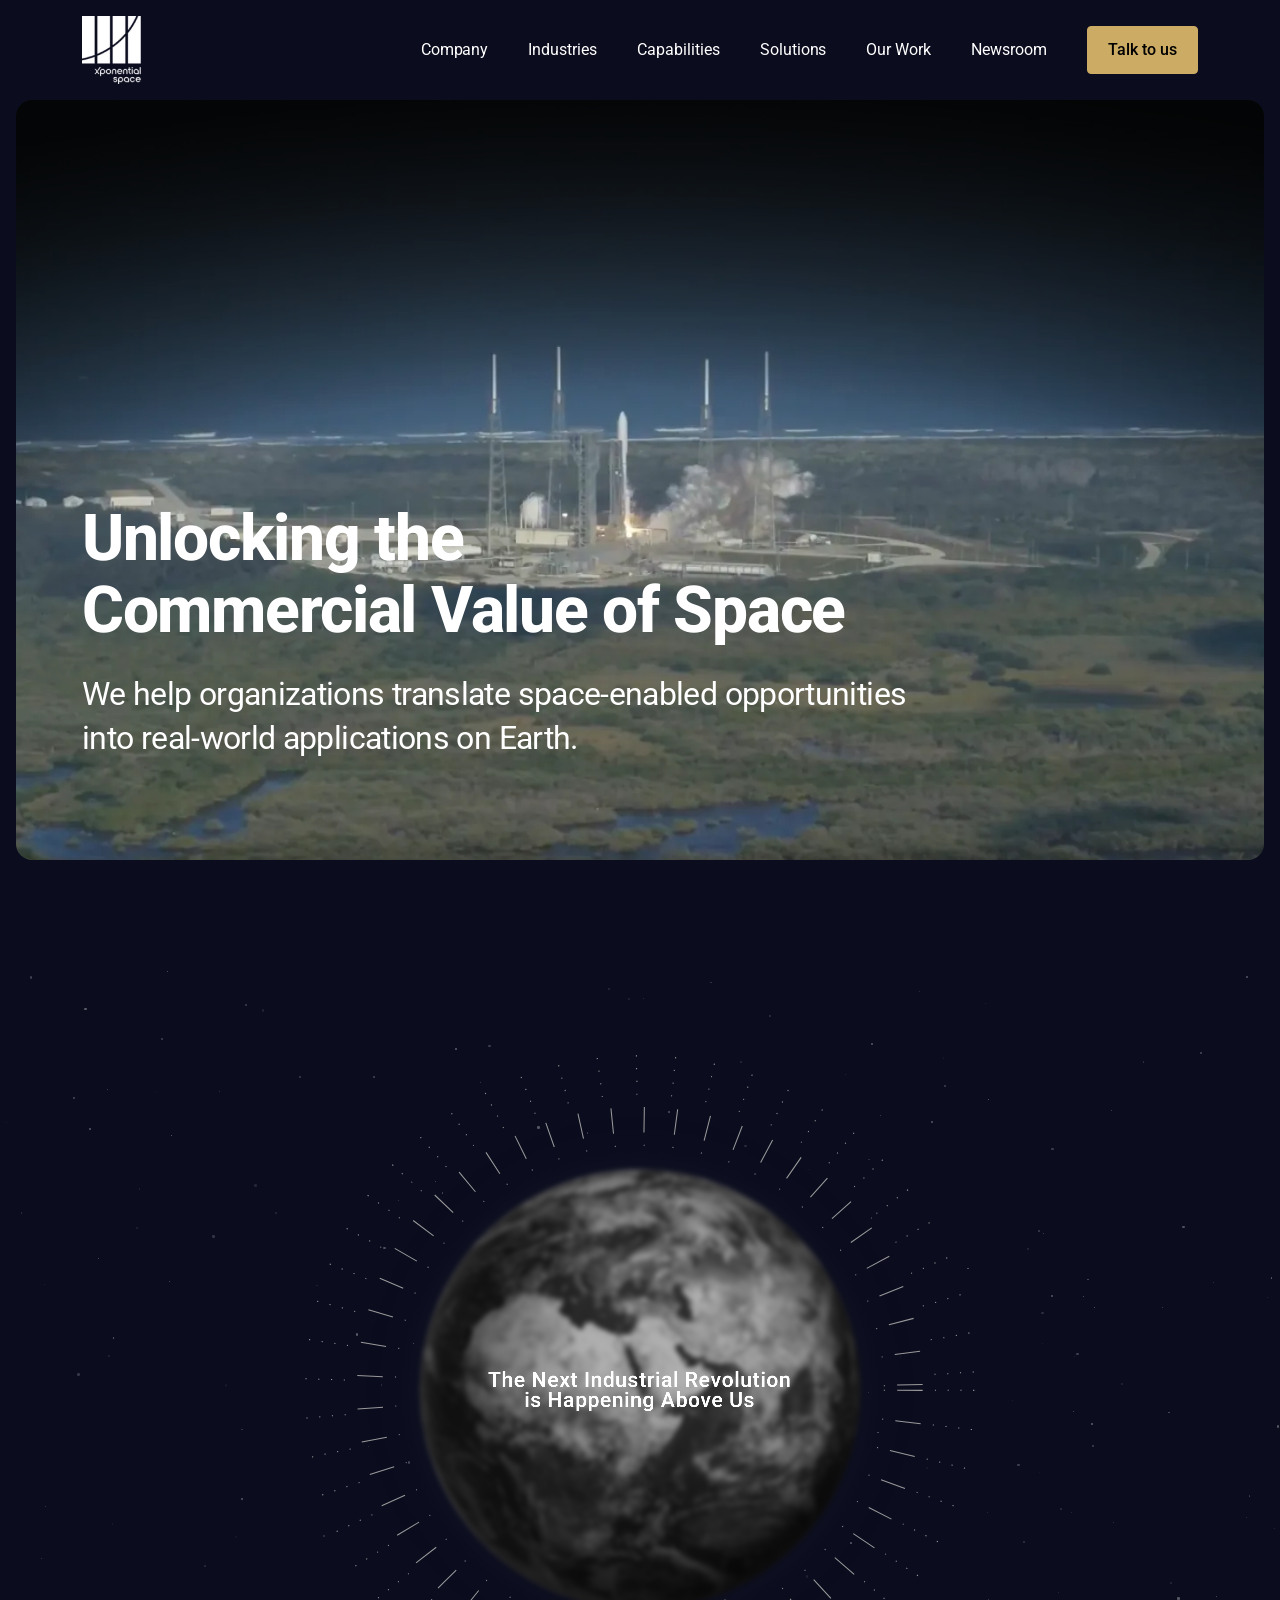
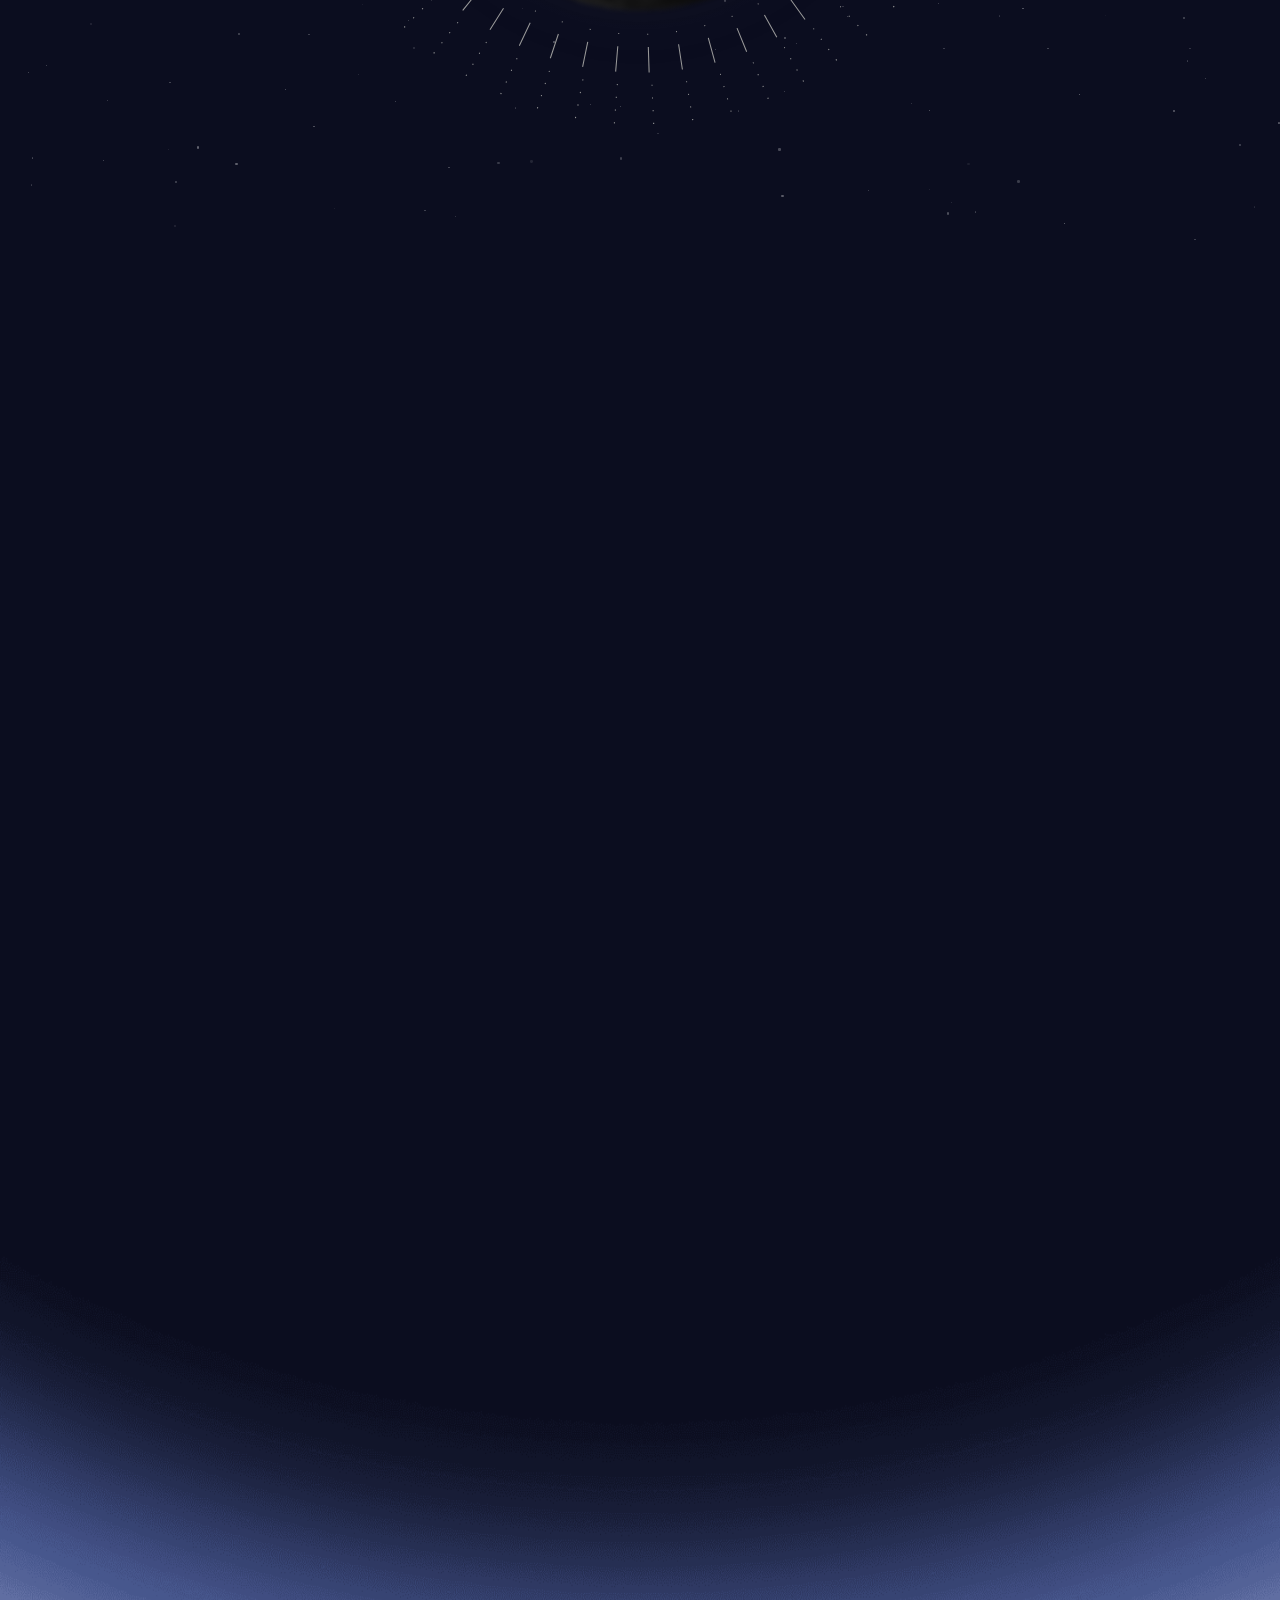
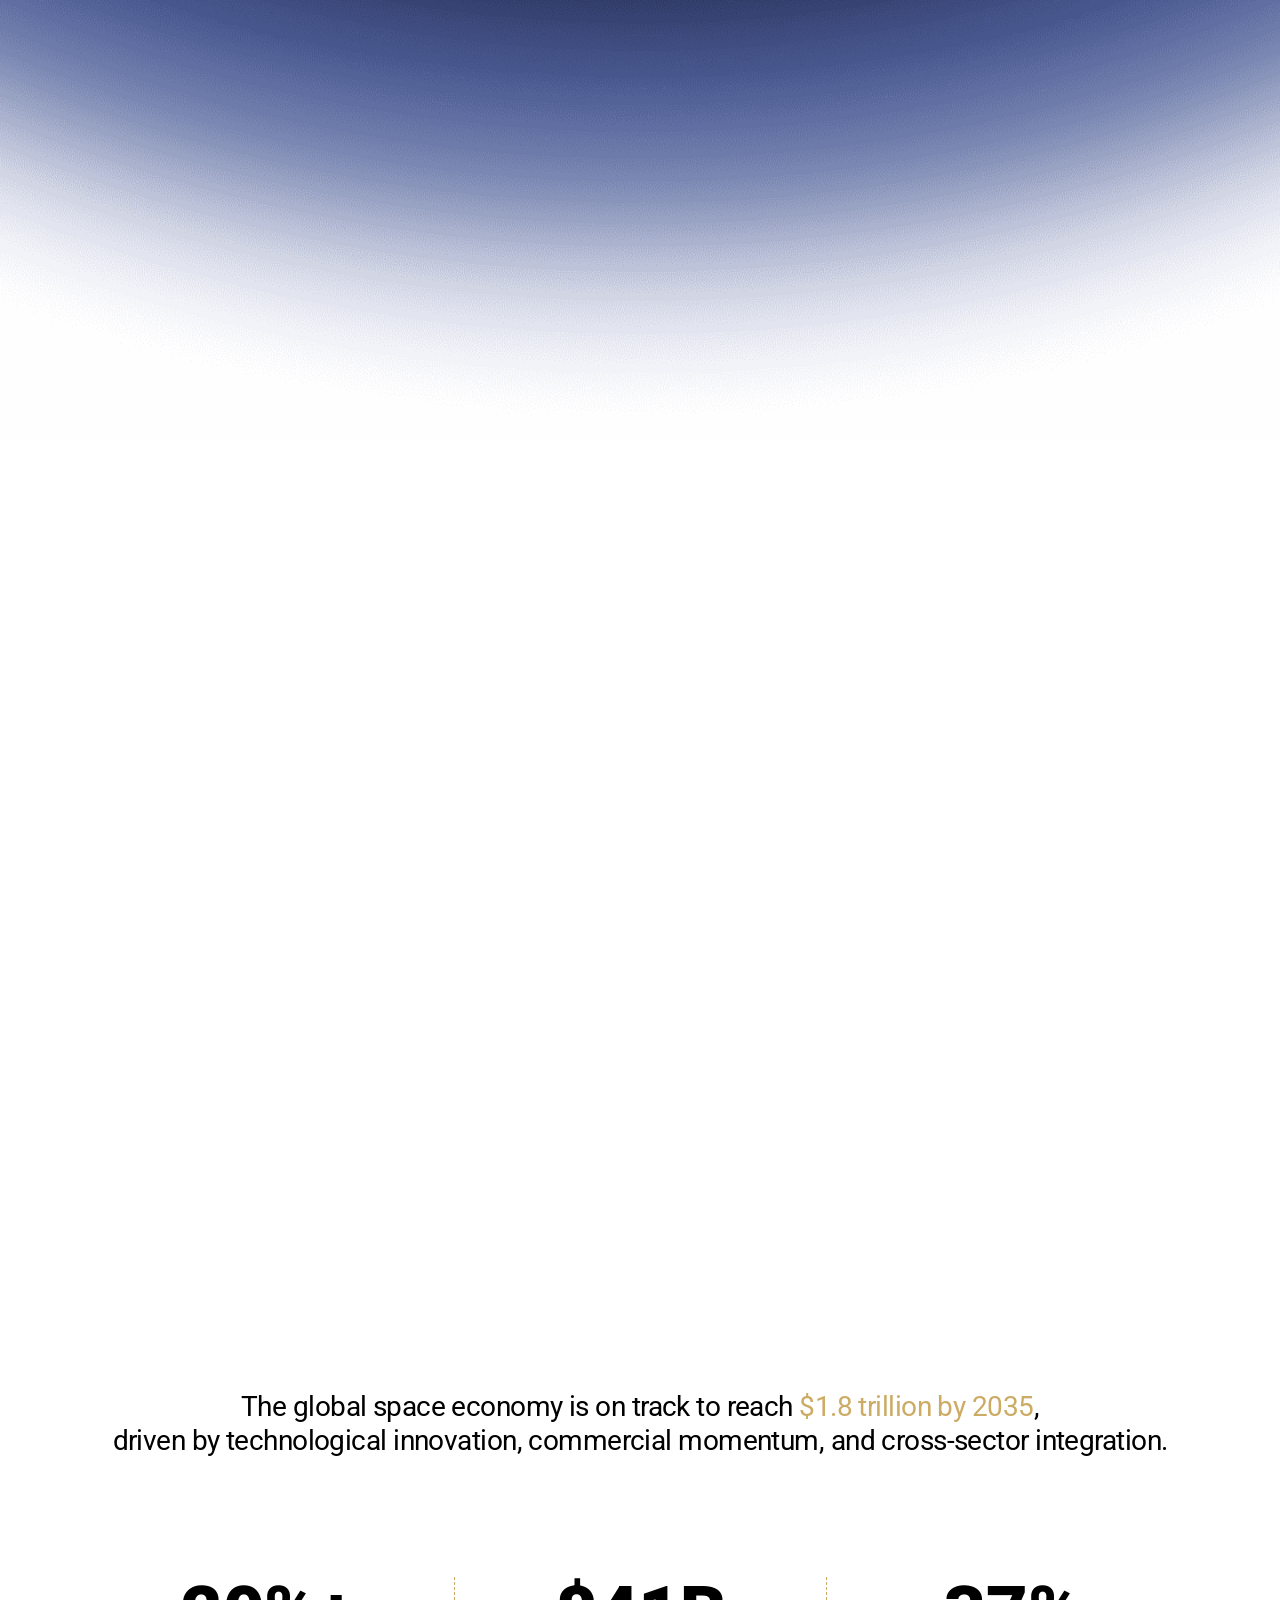
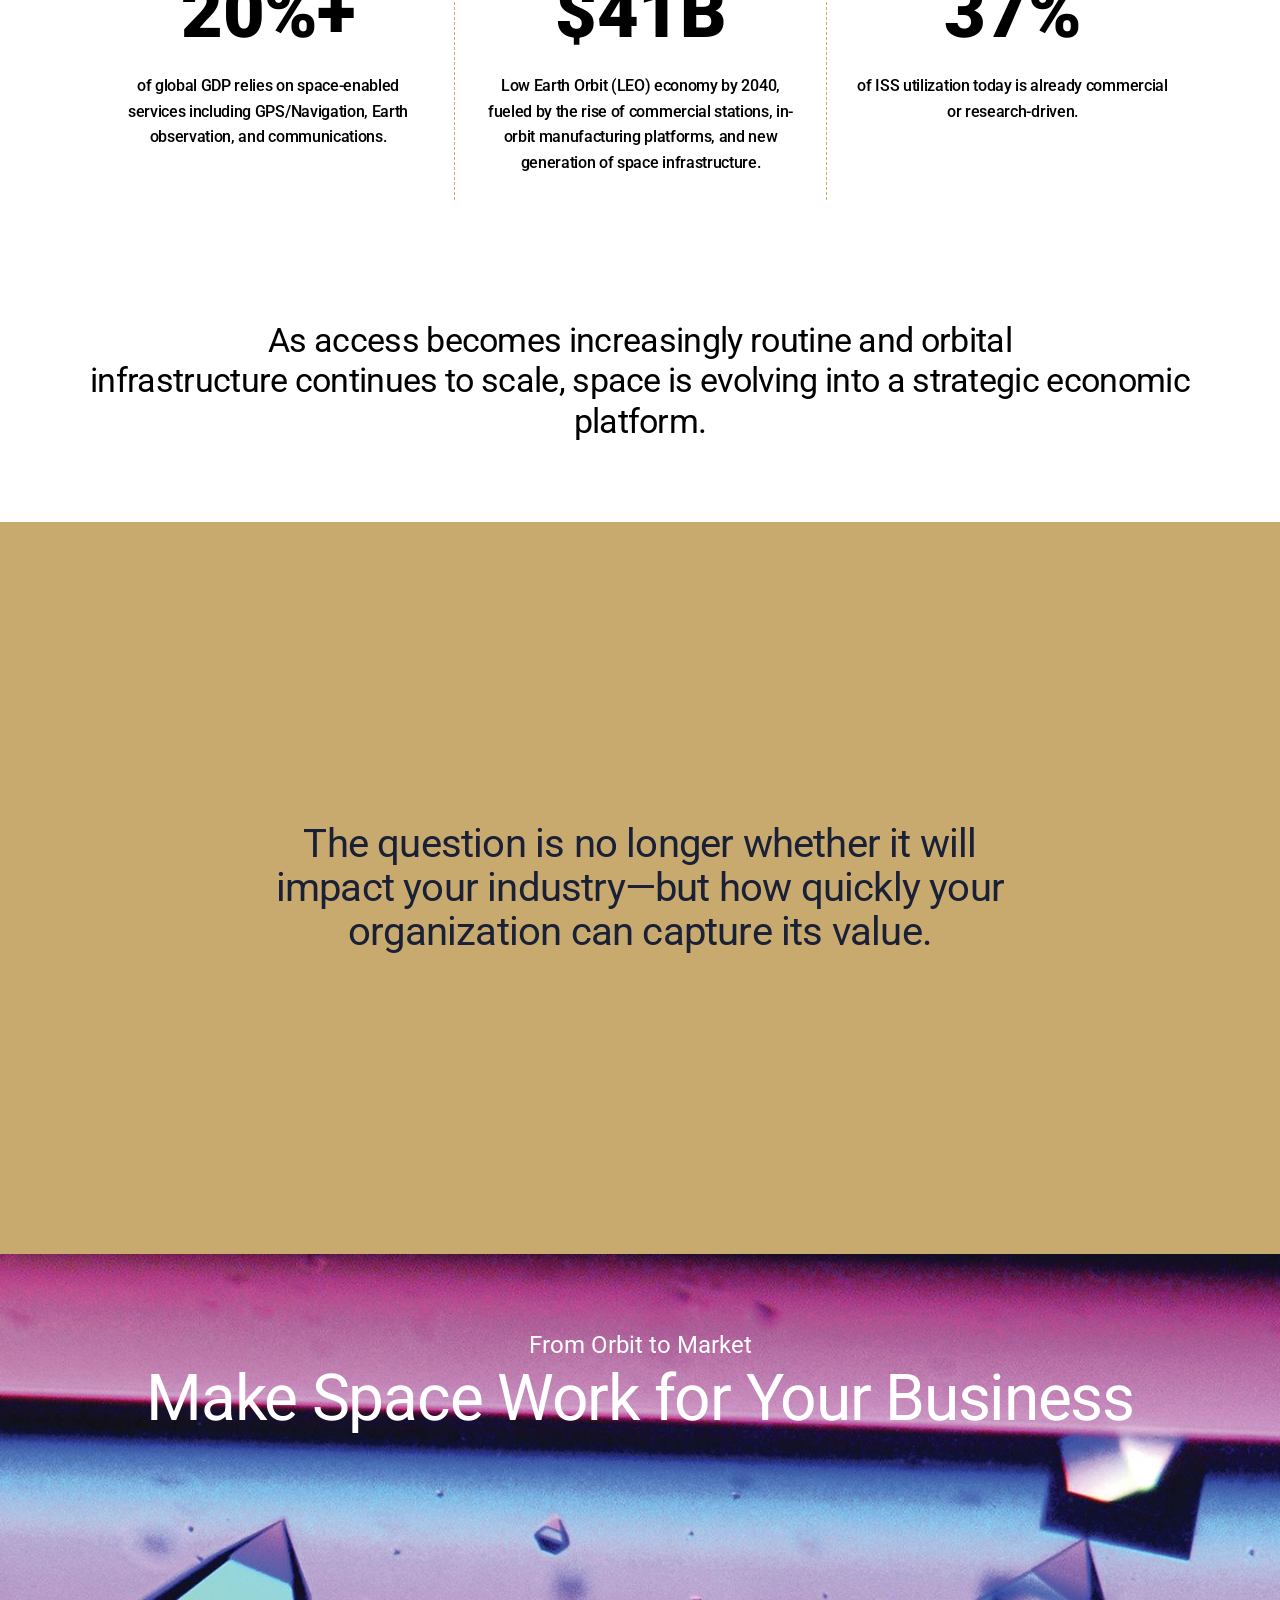
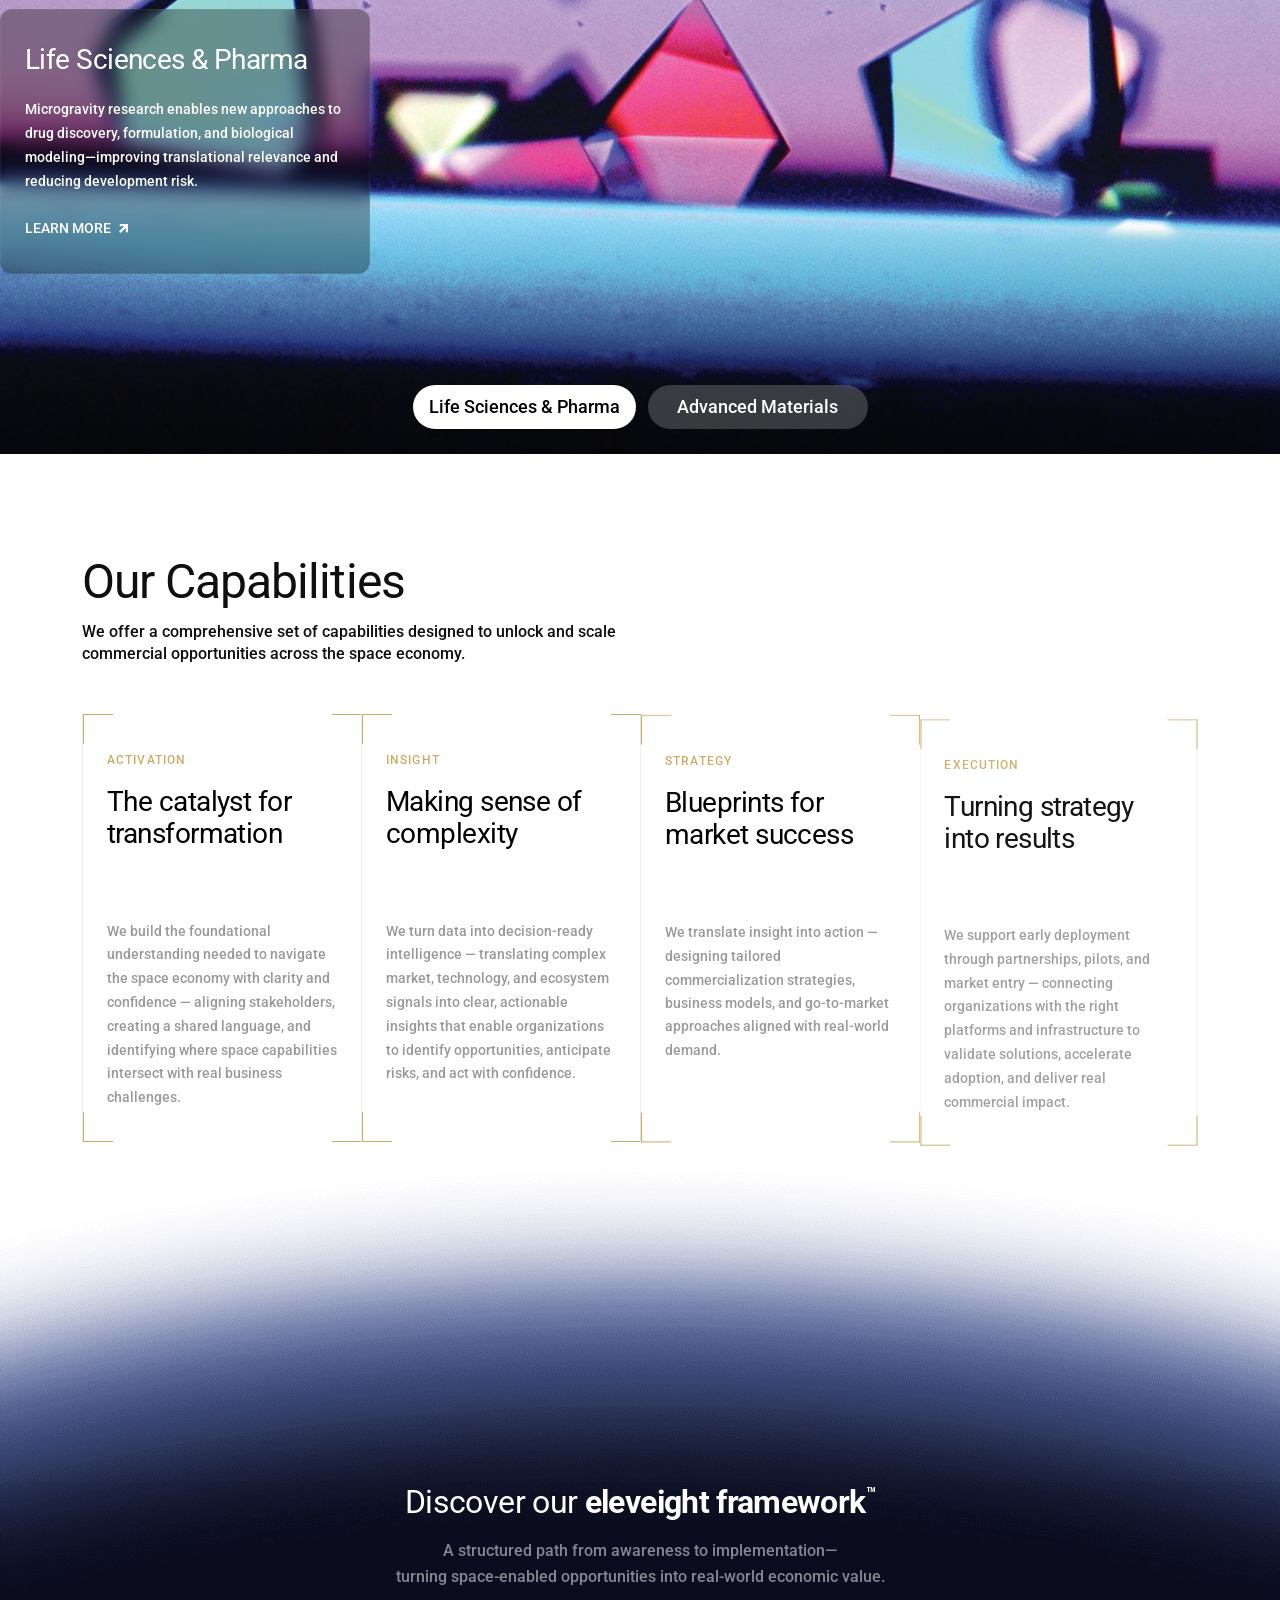
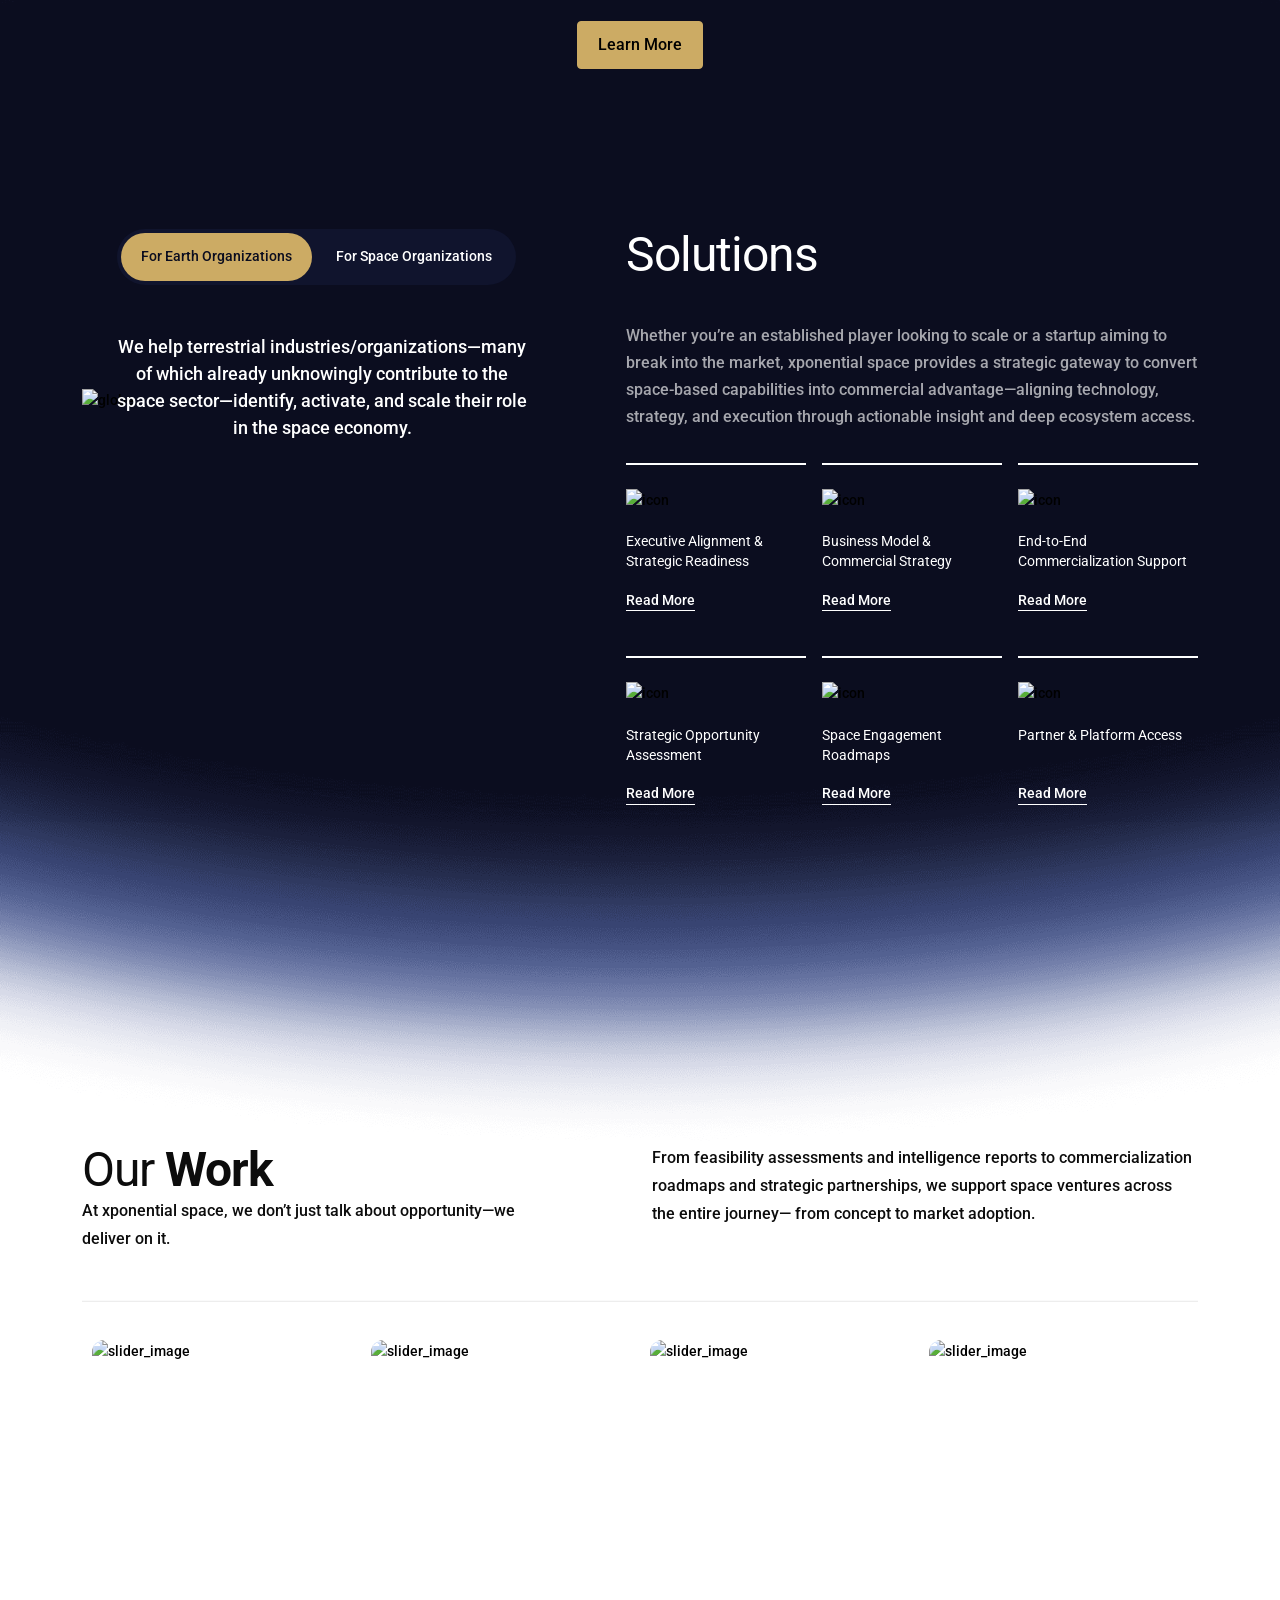
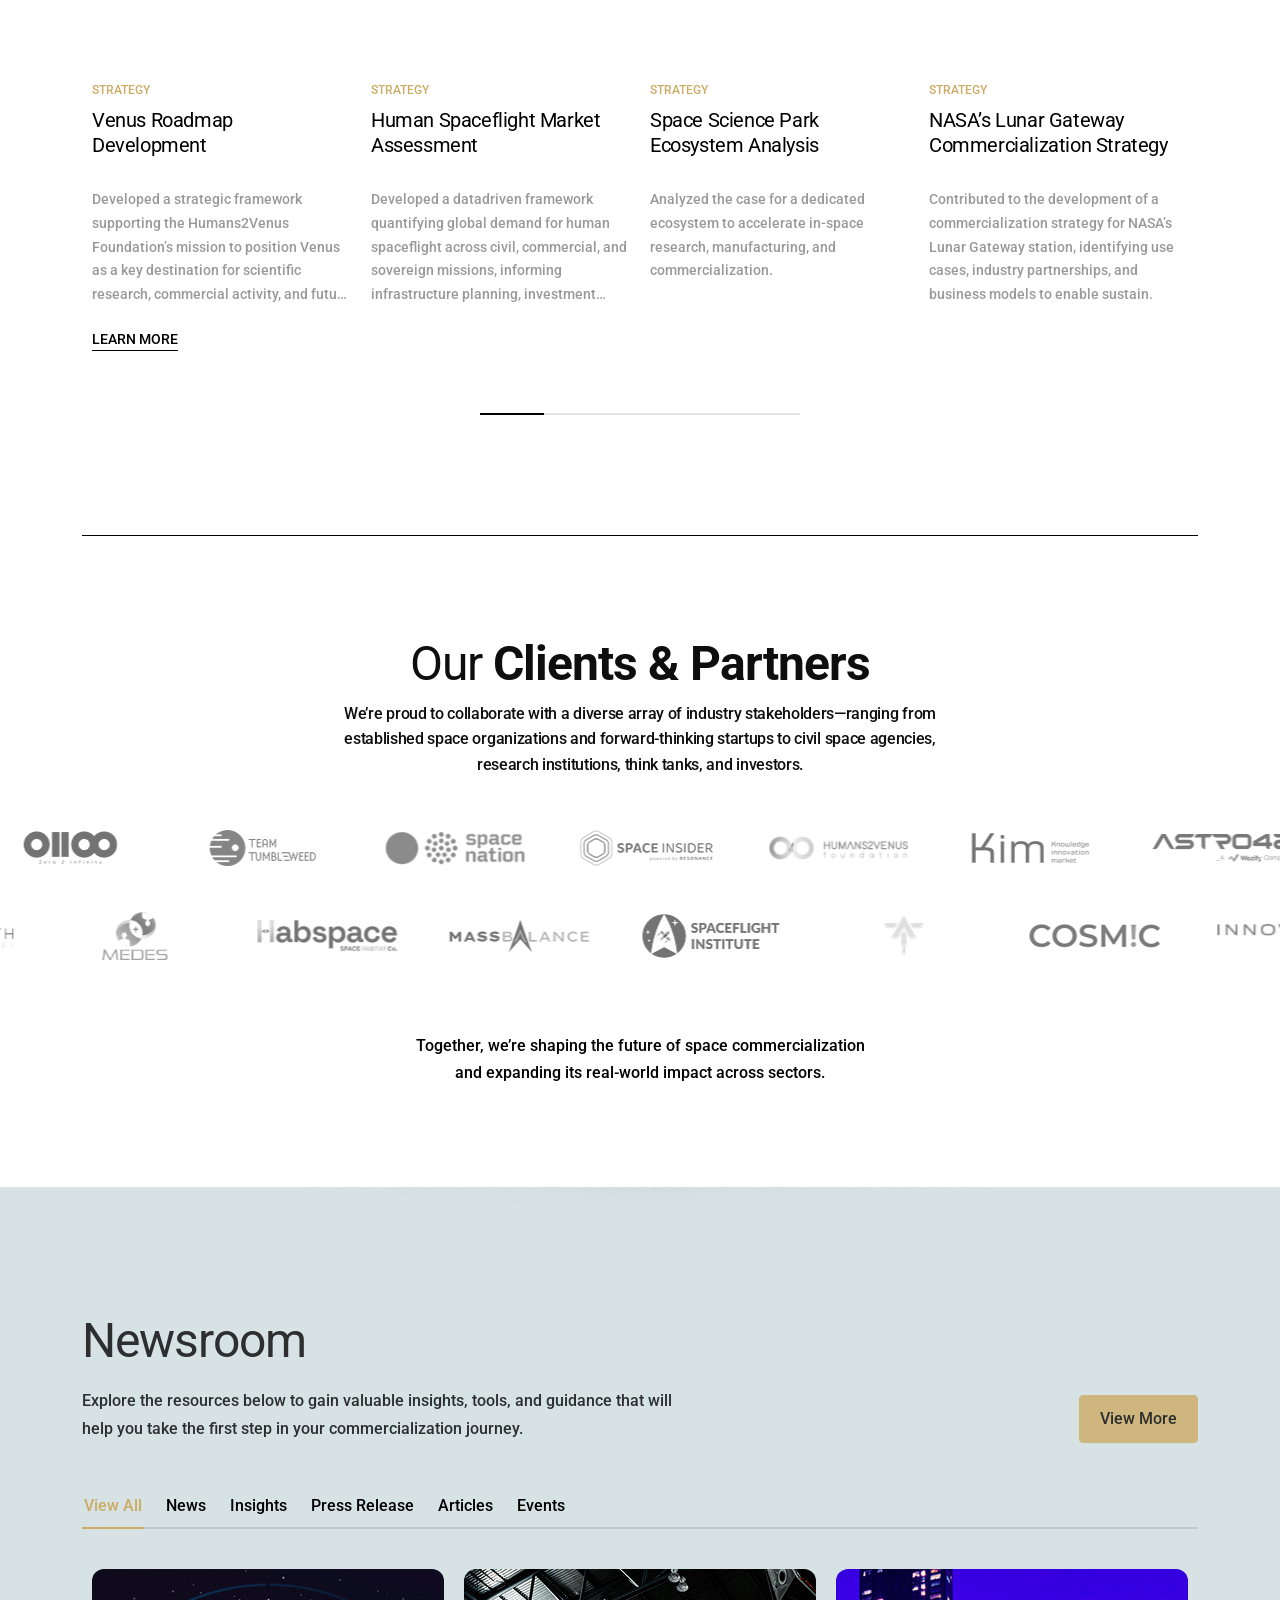
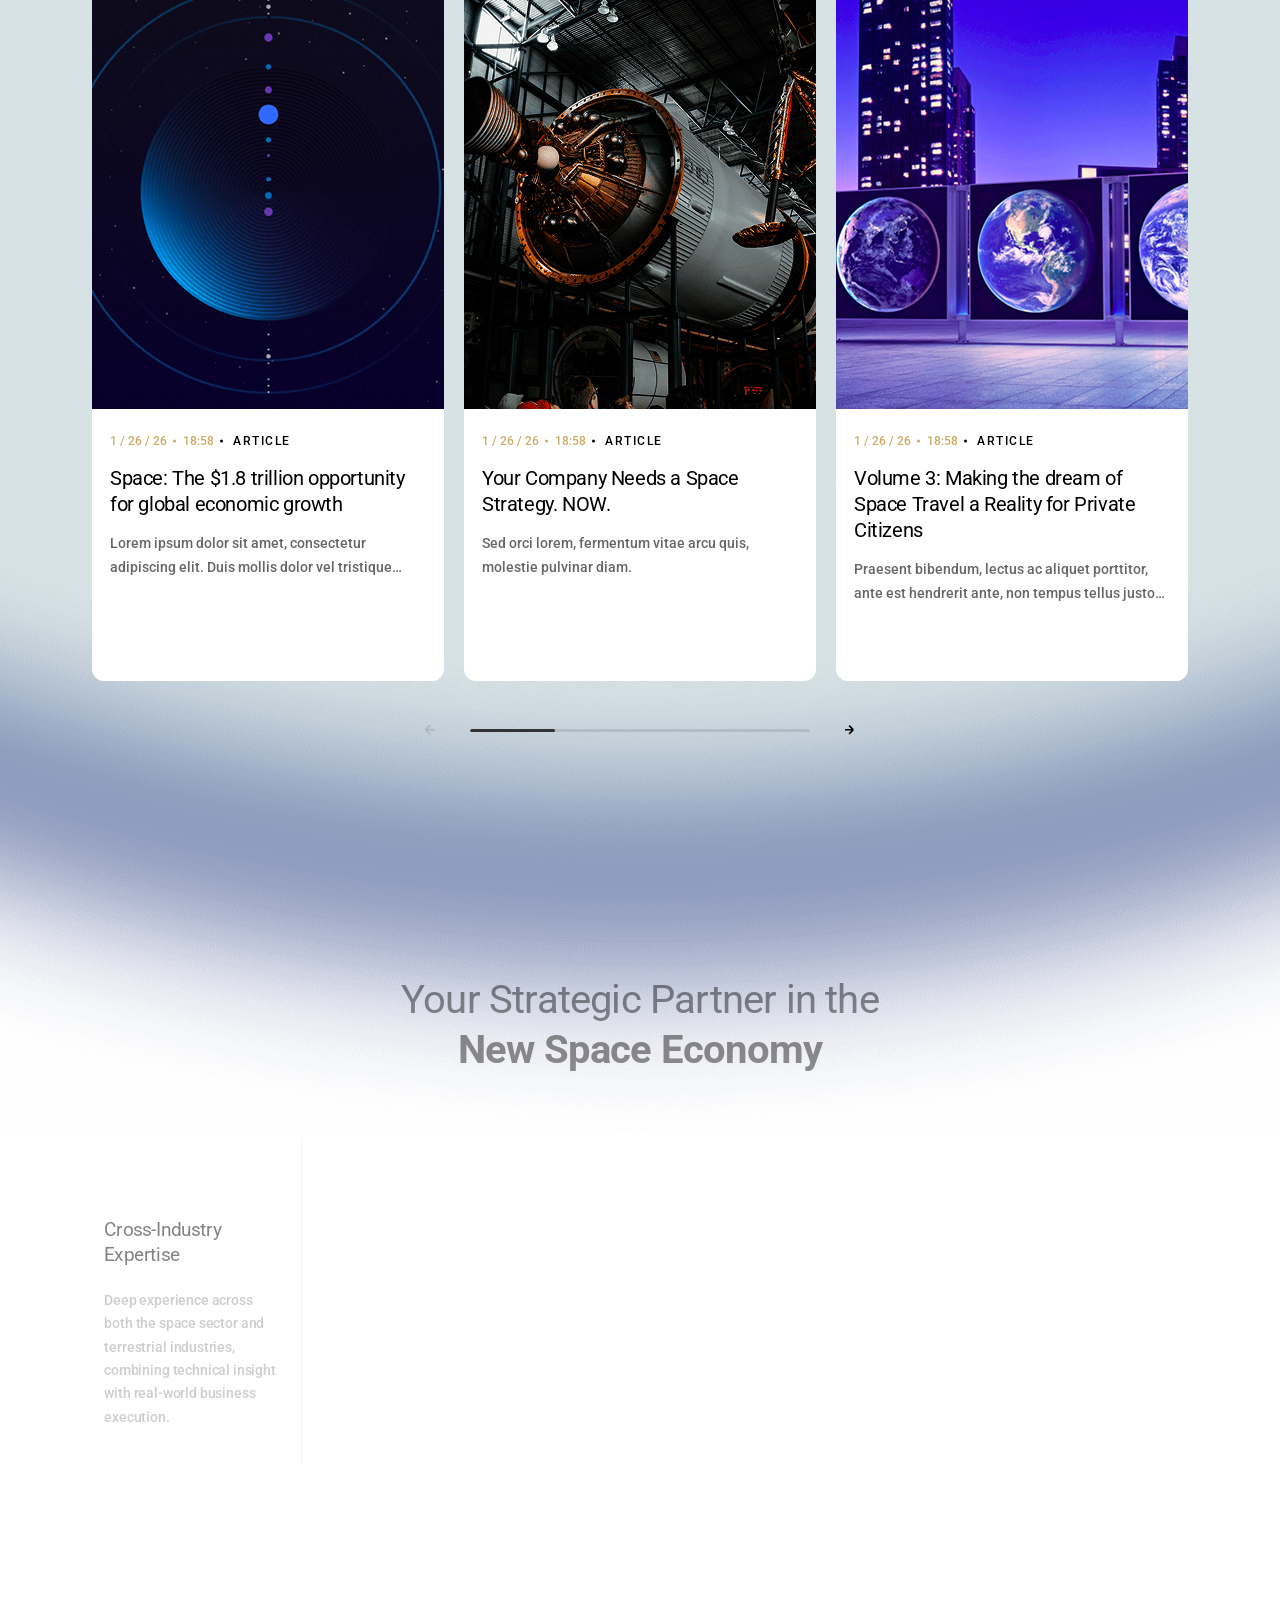
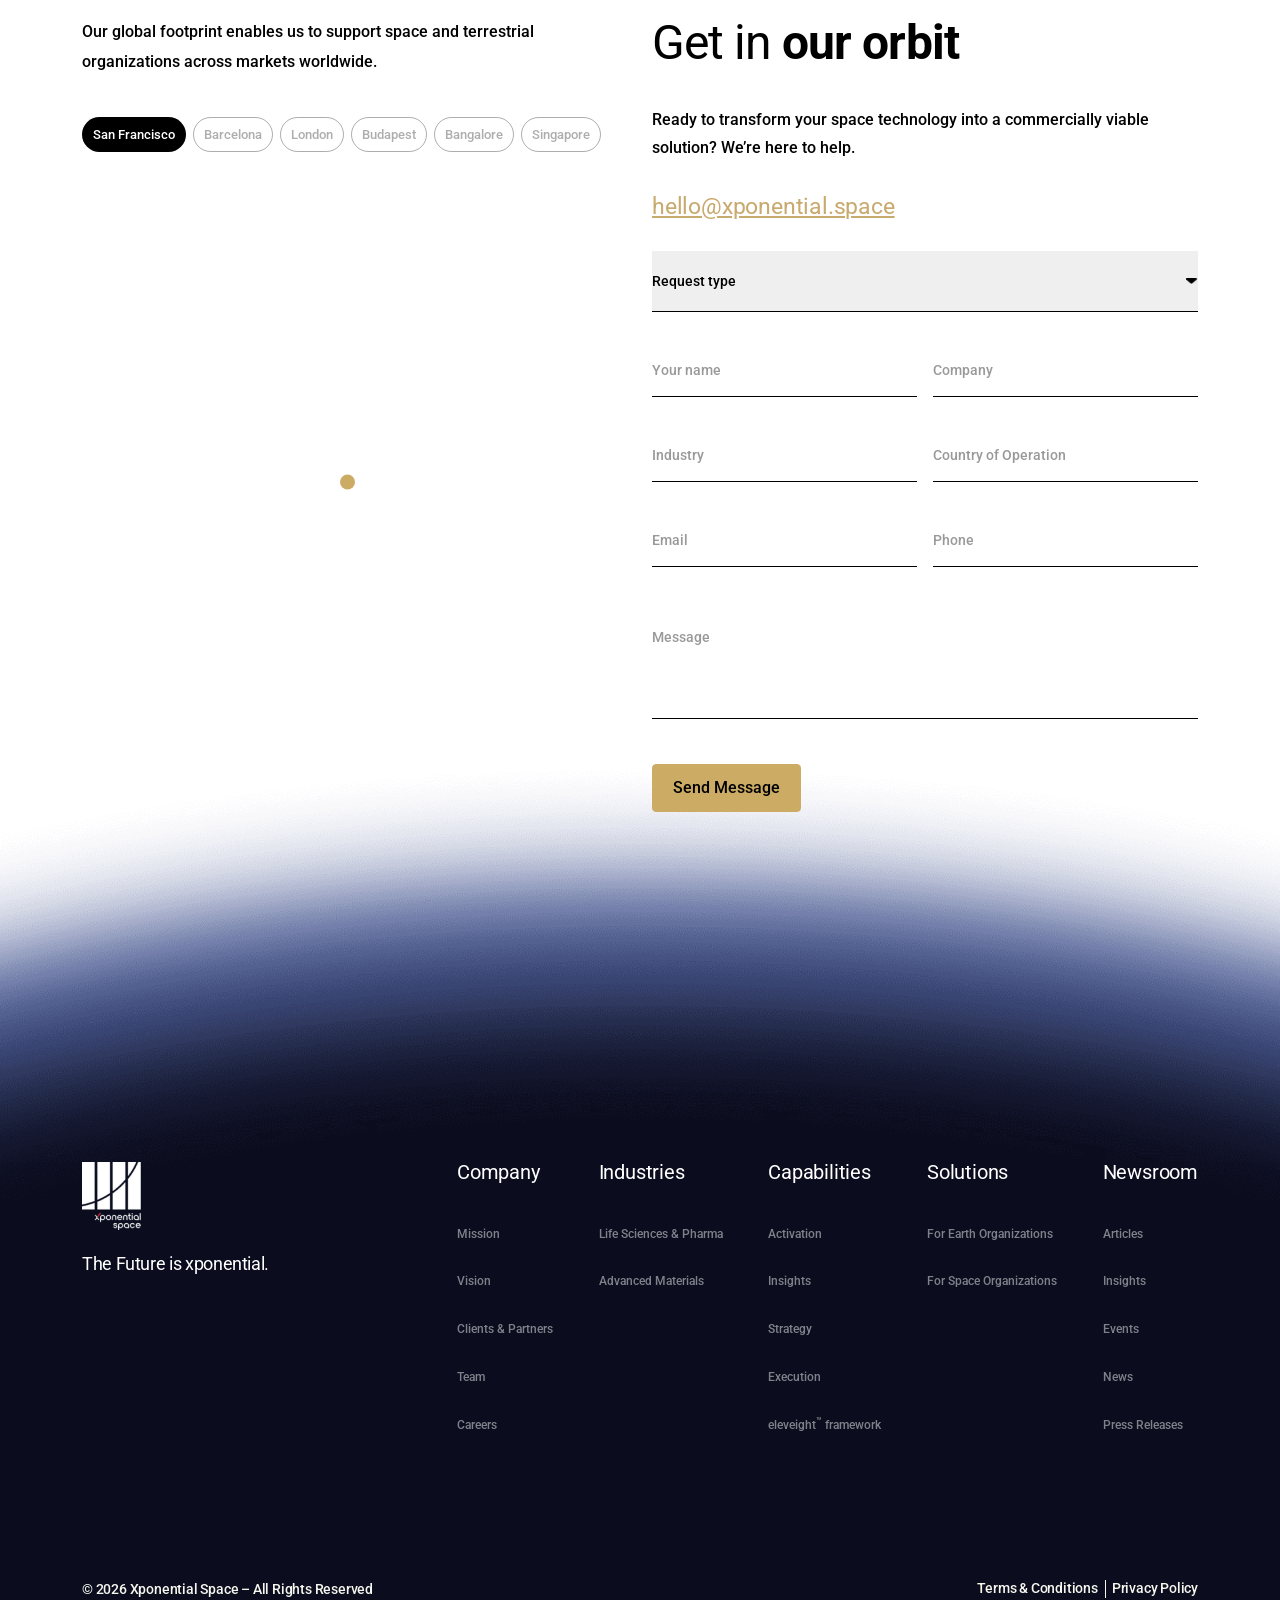
==== commit 47ed36c3: "evnt" ====
--- a/index.html
+++ b/index.html
@@ -1038,7 +1038,7 @@
             </button>
           </li>
           <li class="nav-item" role="presentation">
-            <button class="nav-link" data-bs-toggle="tab" data-category="Events" data-bs-target="#Events-tab-pane"
+            <button class="nav-link" data-bs-toggle="tab" data-category="events" data-bs-target="#events-tab-pane"
               type="button" role="tab">
               Events
             </button>
@@ -1970,11 +1970,11 @@
               </div>
             </div>
           </div>
-          <div class="tab-pane fade" id="Events-tab-pane" role="tabpanel" aria-labelledby="Events-tab" tabindex="0">
+          <div class="tab-pane fade" id="events-tab-pane" role="tabpanel" aria-labelledby="events-tab" tabindex="0">
             <!-- Slick Slider -->
             <div class="news-slider">
               <!-- Card 1 -->
-              <div class="news-card" data-category="Events">
+              <div class="news-card" data-category="events">
                 <div class="card-img-wrap">
                   <img src="./images/newsroomslide_img_one.png" alt="Space planet"  loading="lazy" />
                 </div>
@@ -2029,7 +2029,7 @@
               </div>
 
               <!-- Card 3 -->
-              <div class="news-card" data-category="Events">
+              <div class="news-card" data-category="events">
                 <div class="card-img-wrap">
                   <img src="./images/newsroomslide_img_three.png" alt="Space planet"  loading="lazy" />
                 </div>
@@ -2113,7 +2113,7 @@
               </div>
 
               <!-- Card 6 -->
-              <div class="news-card" data-category="Events">
+              <div class="news-card" data-category="events">
                 <div class="card-img-wrap">
                   <img src="./images/newsroomslide_img_three.png" alt="Space planet"  loading="lazy" />
                 </div>
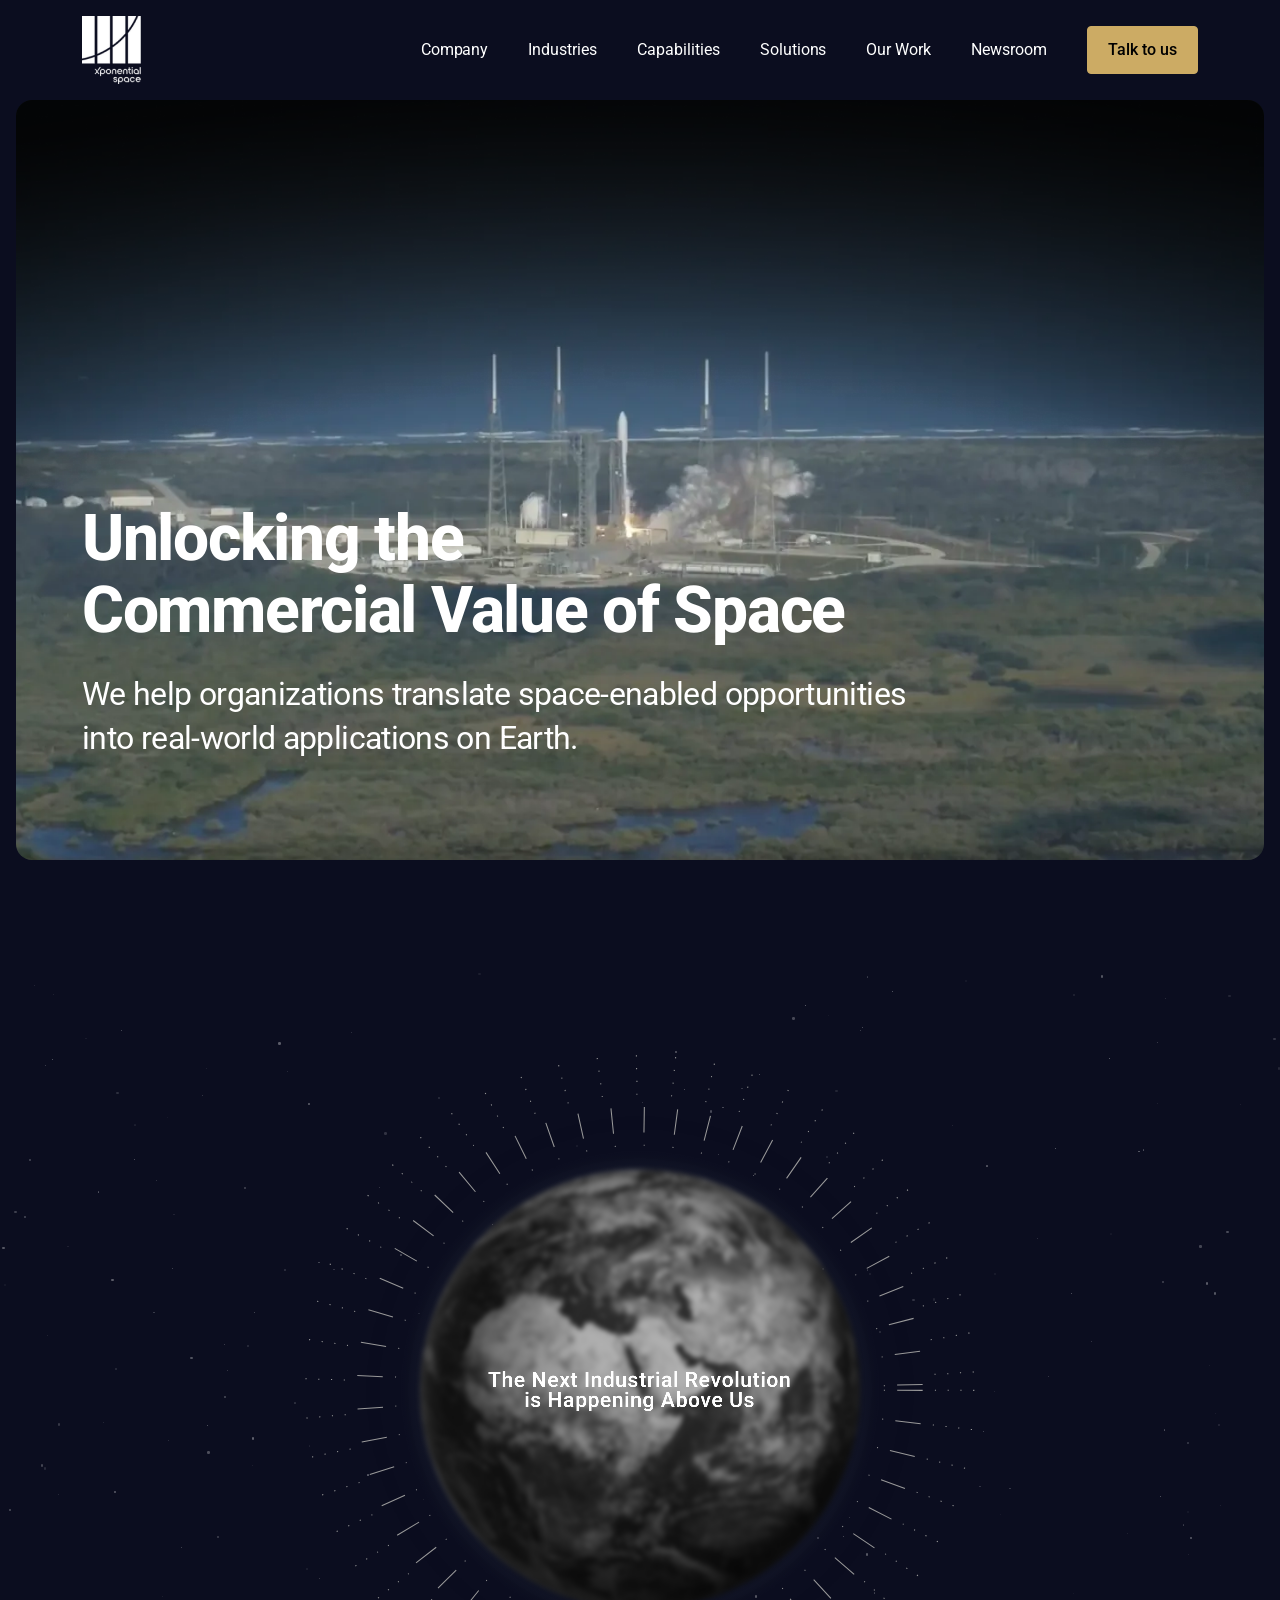
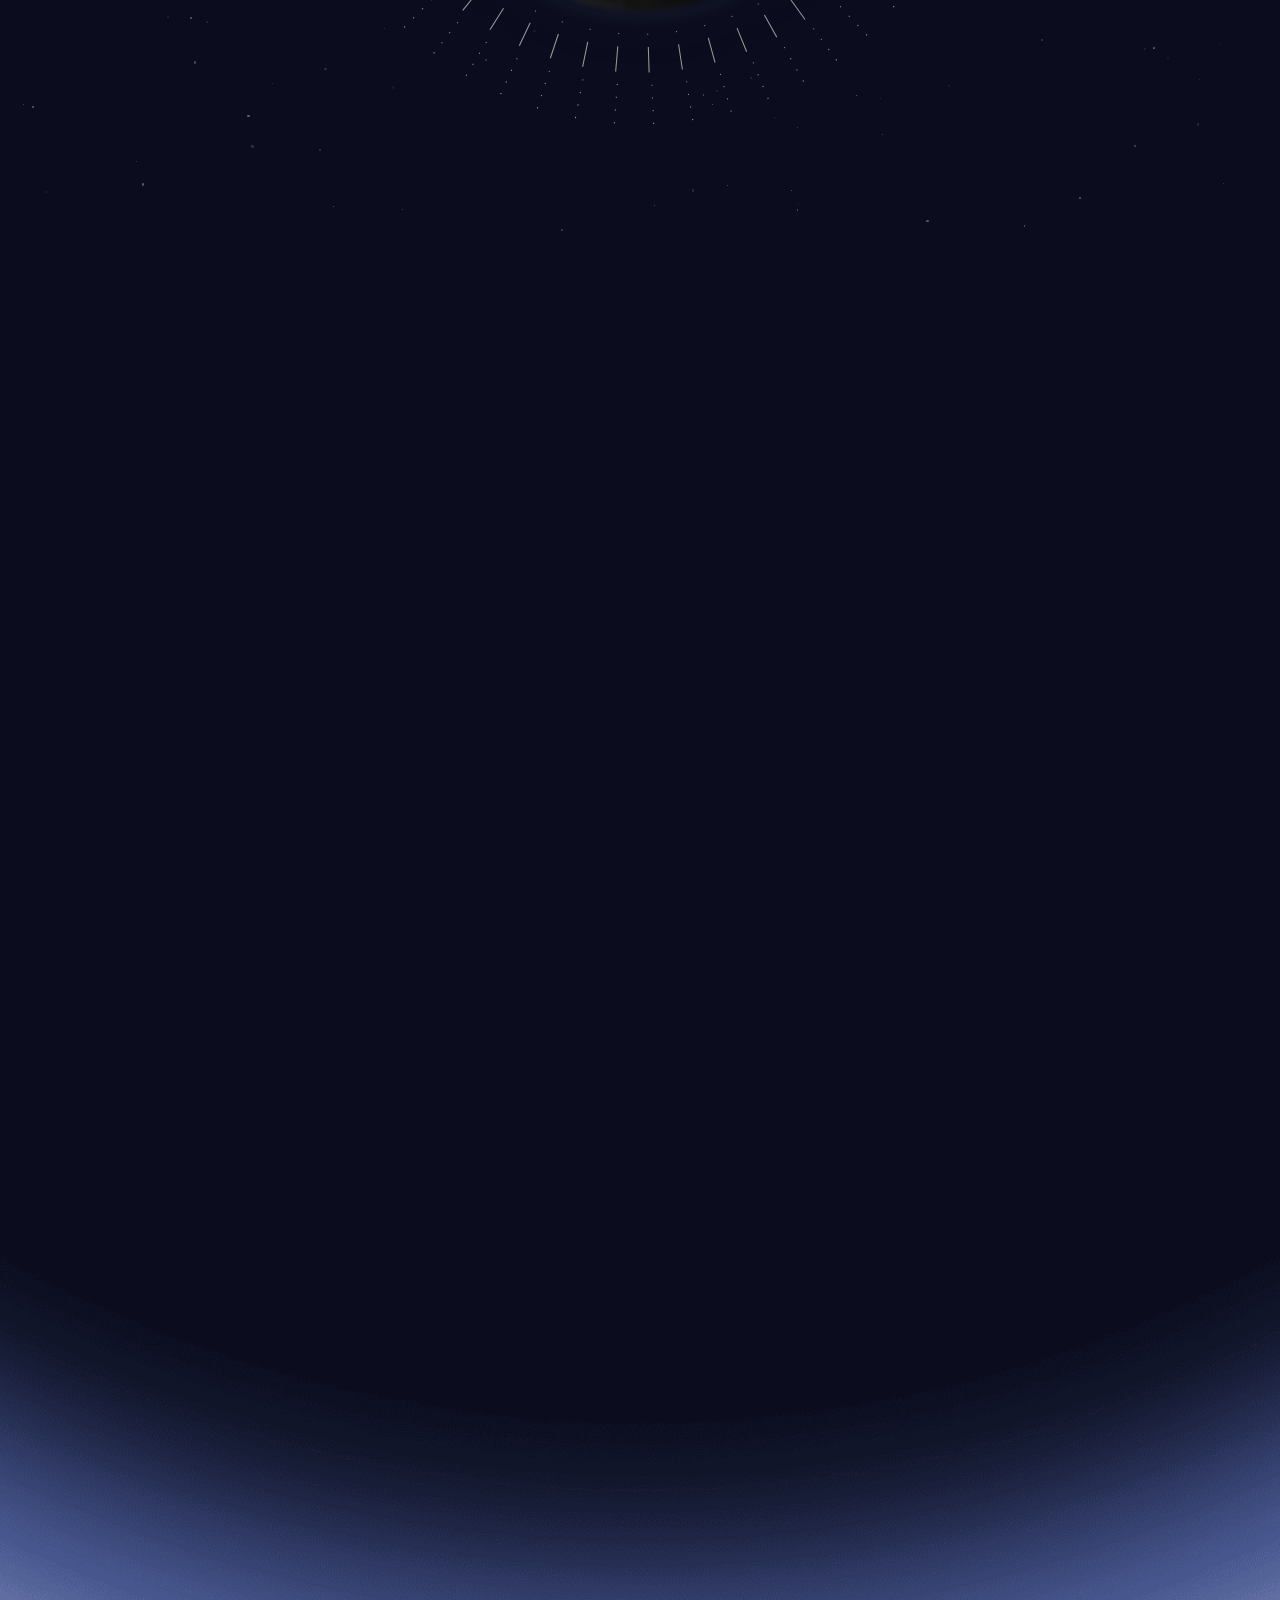
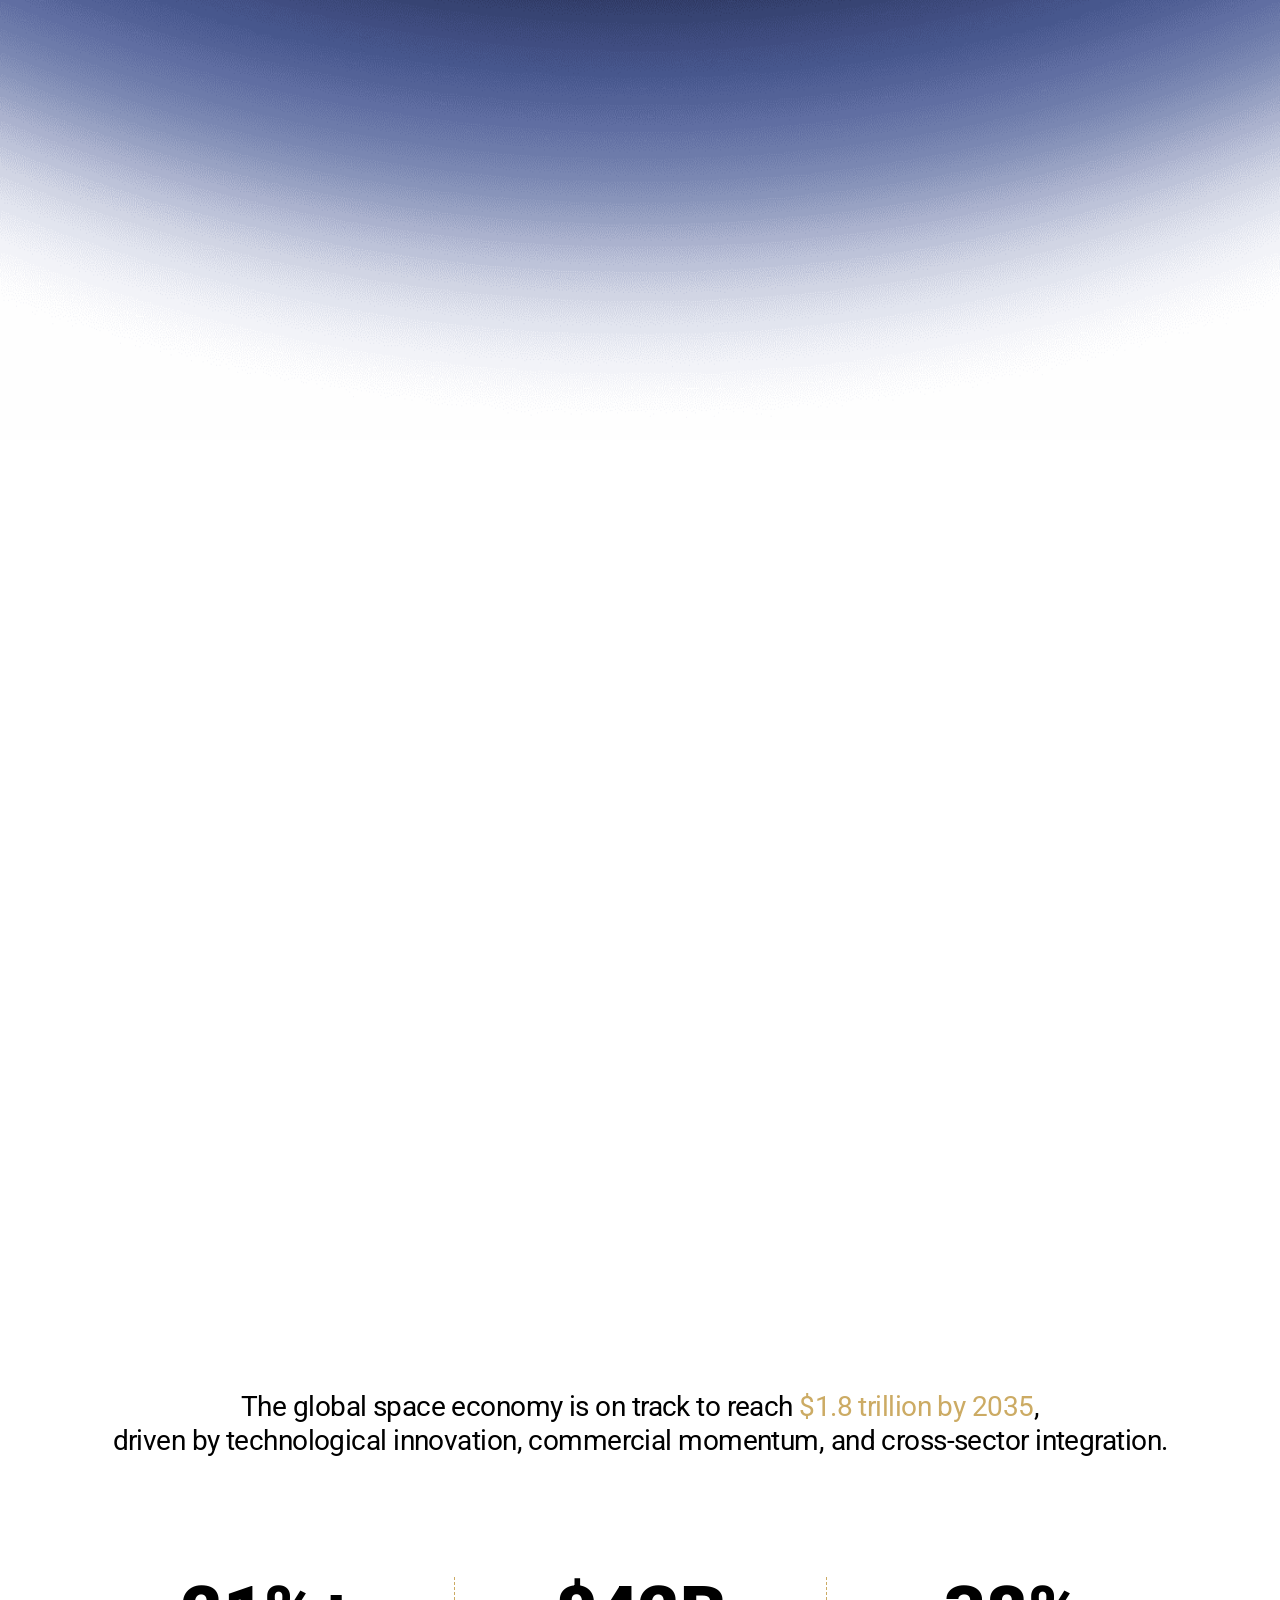
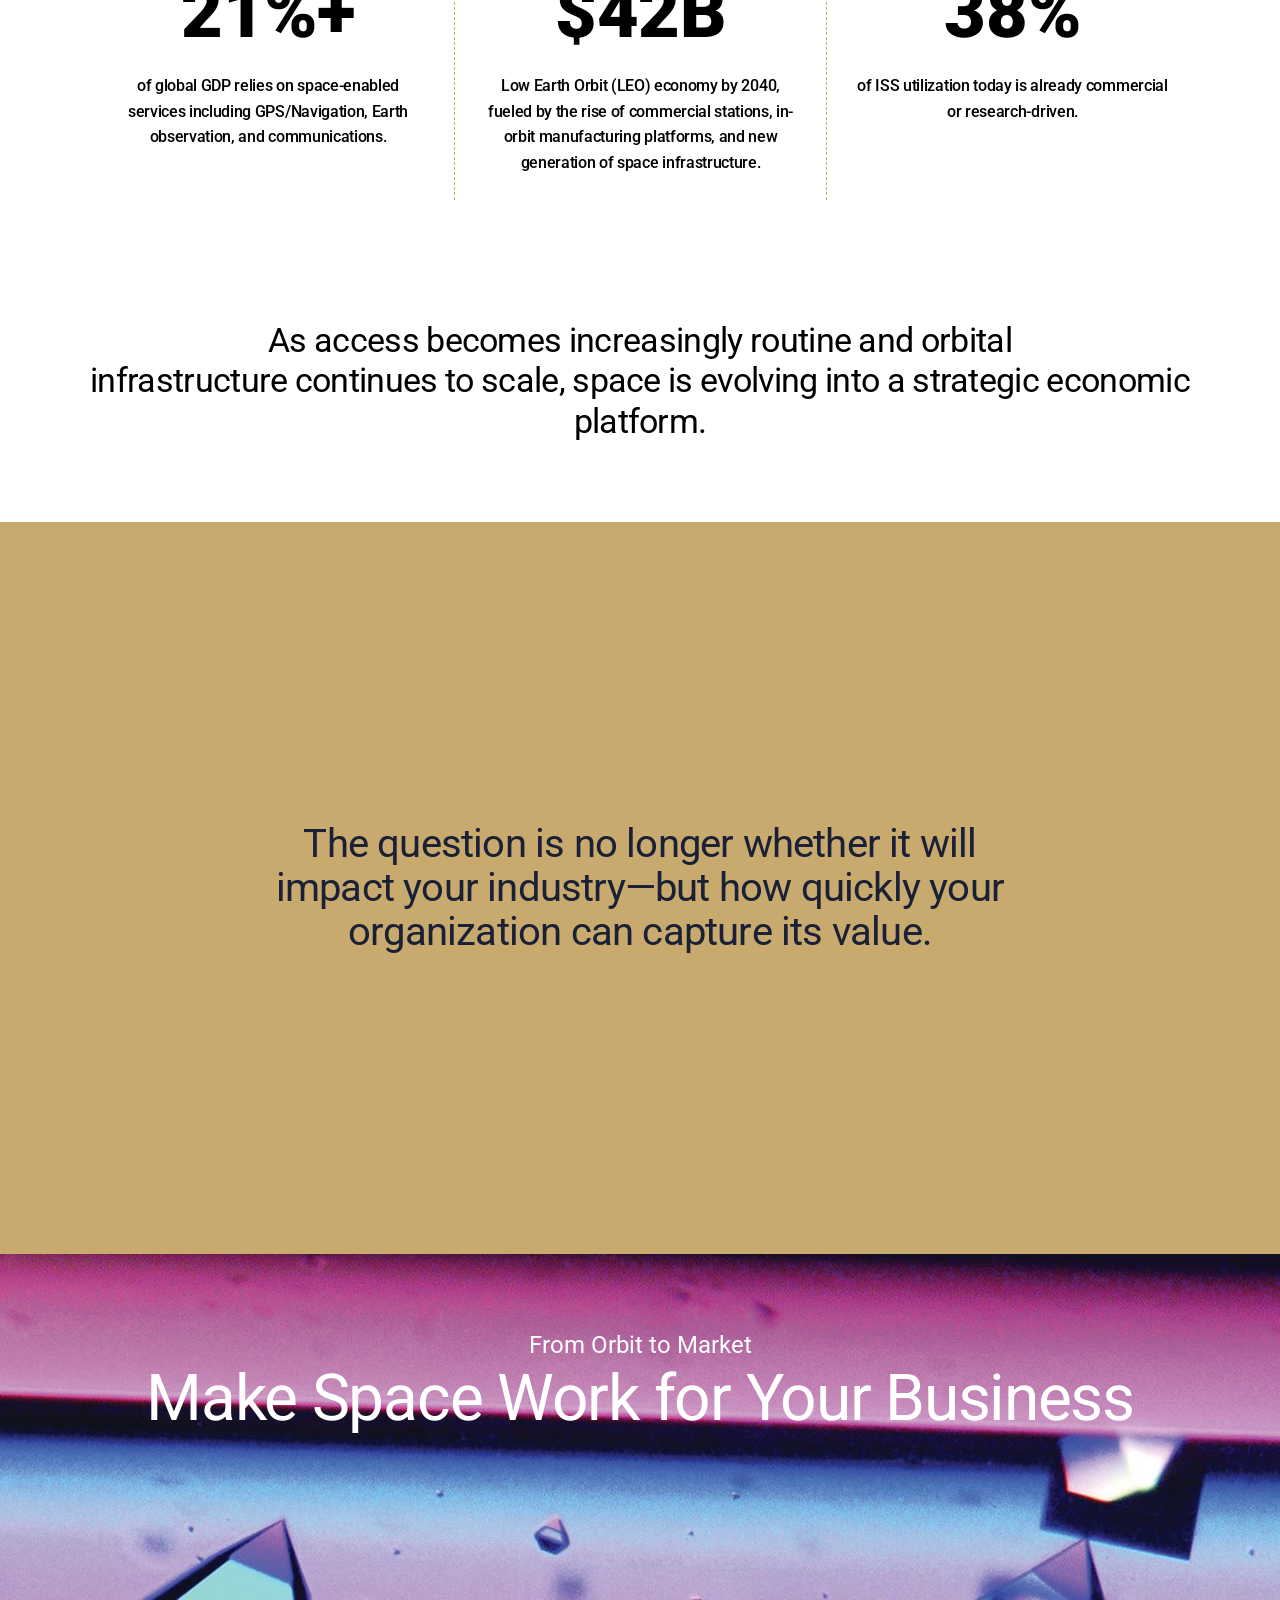
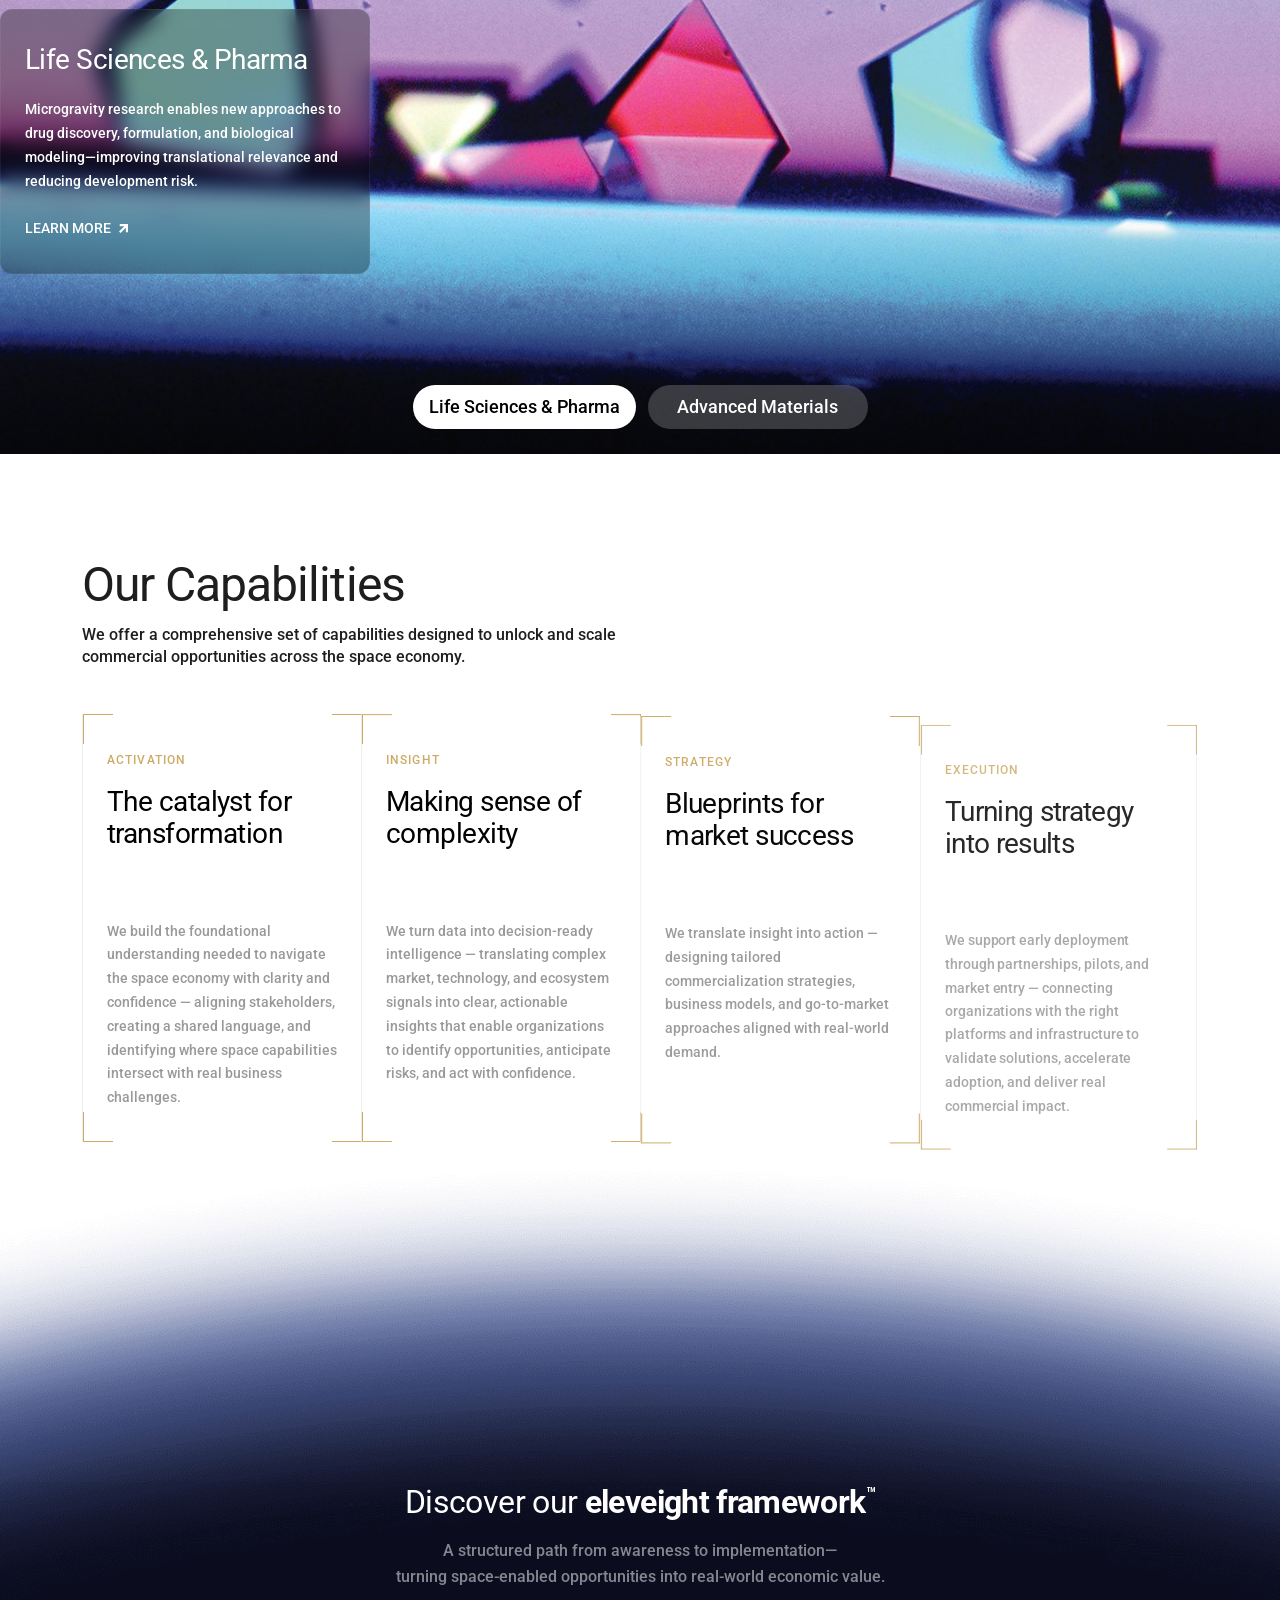
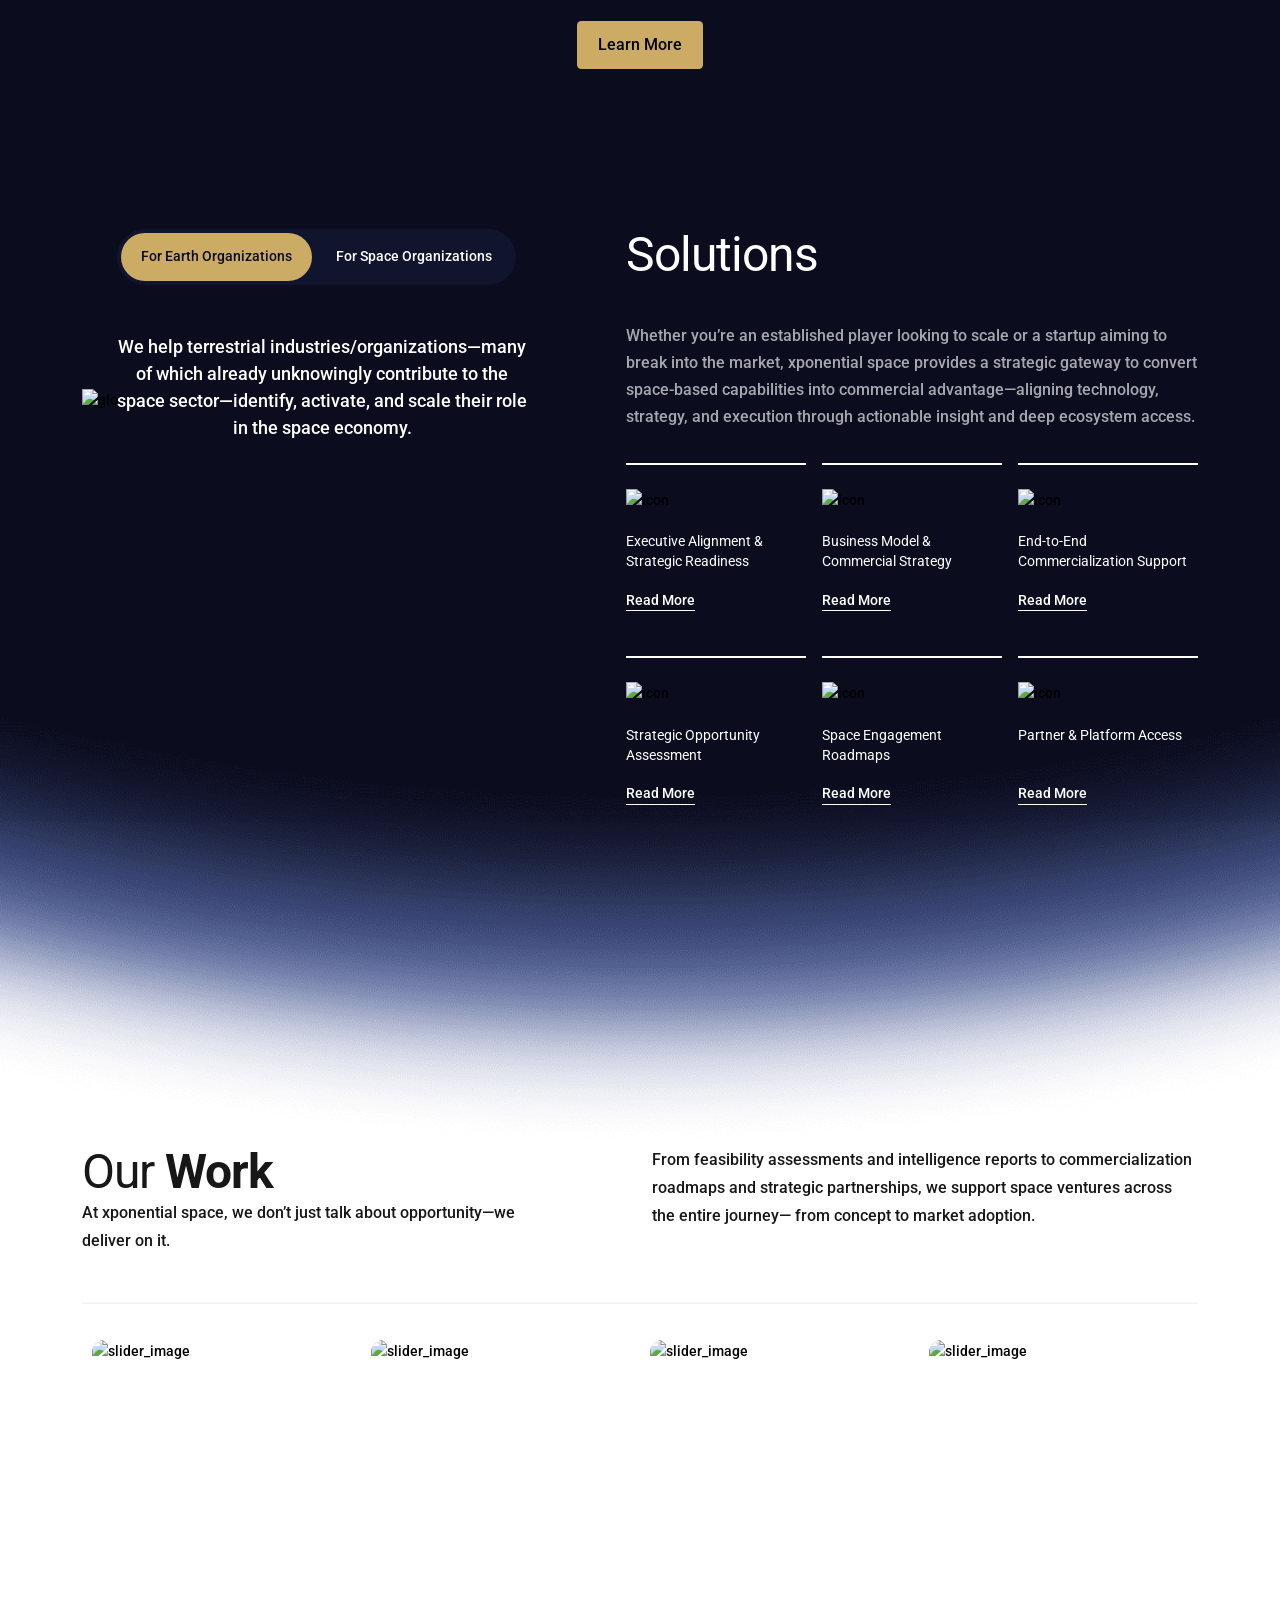
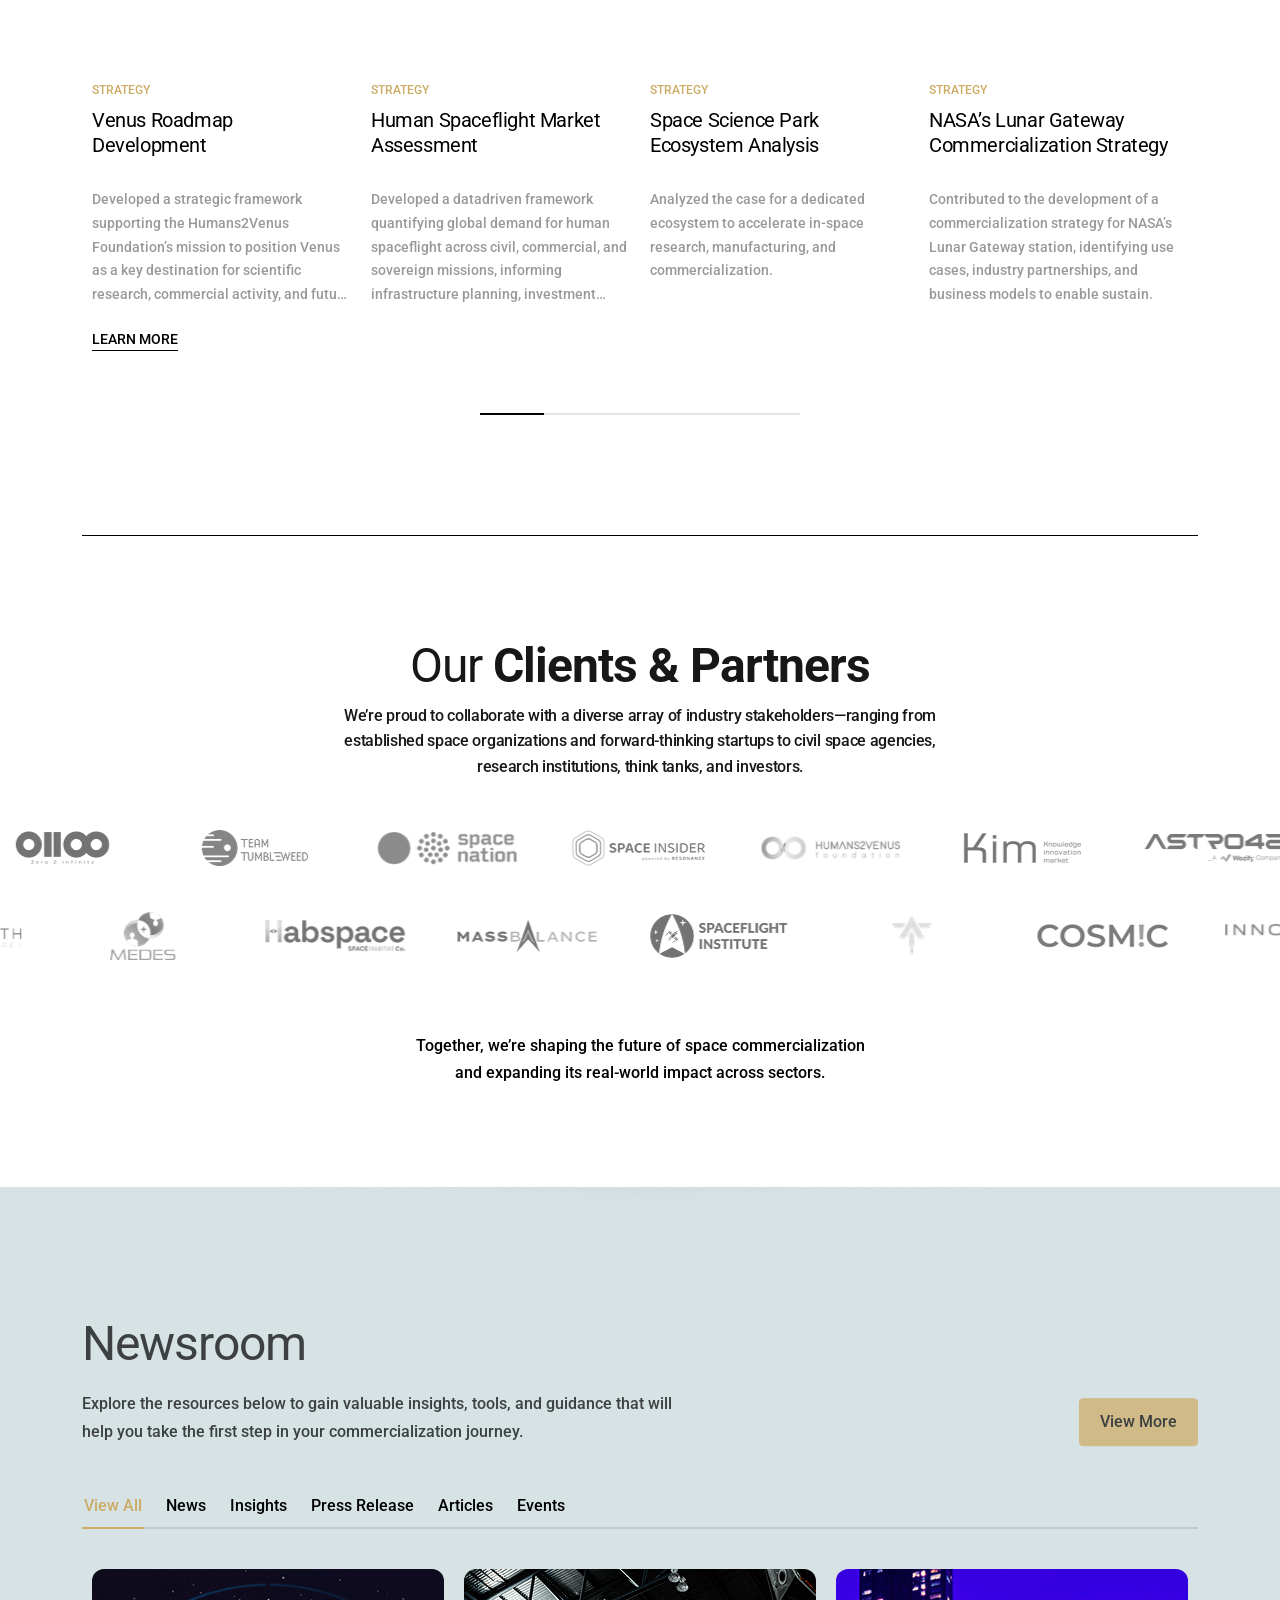
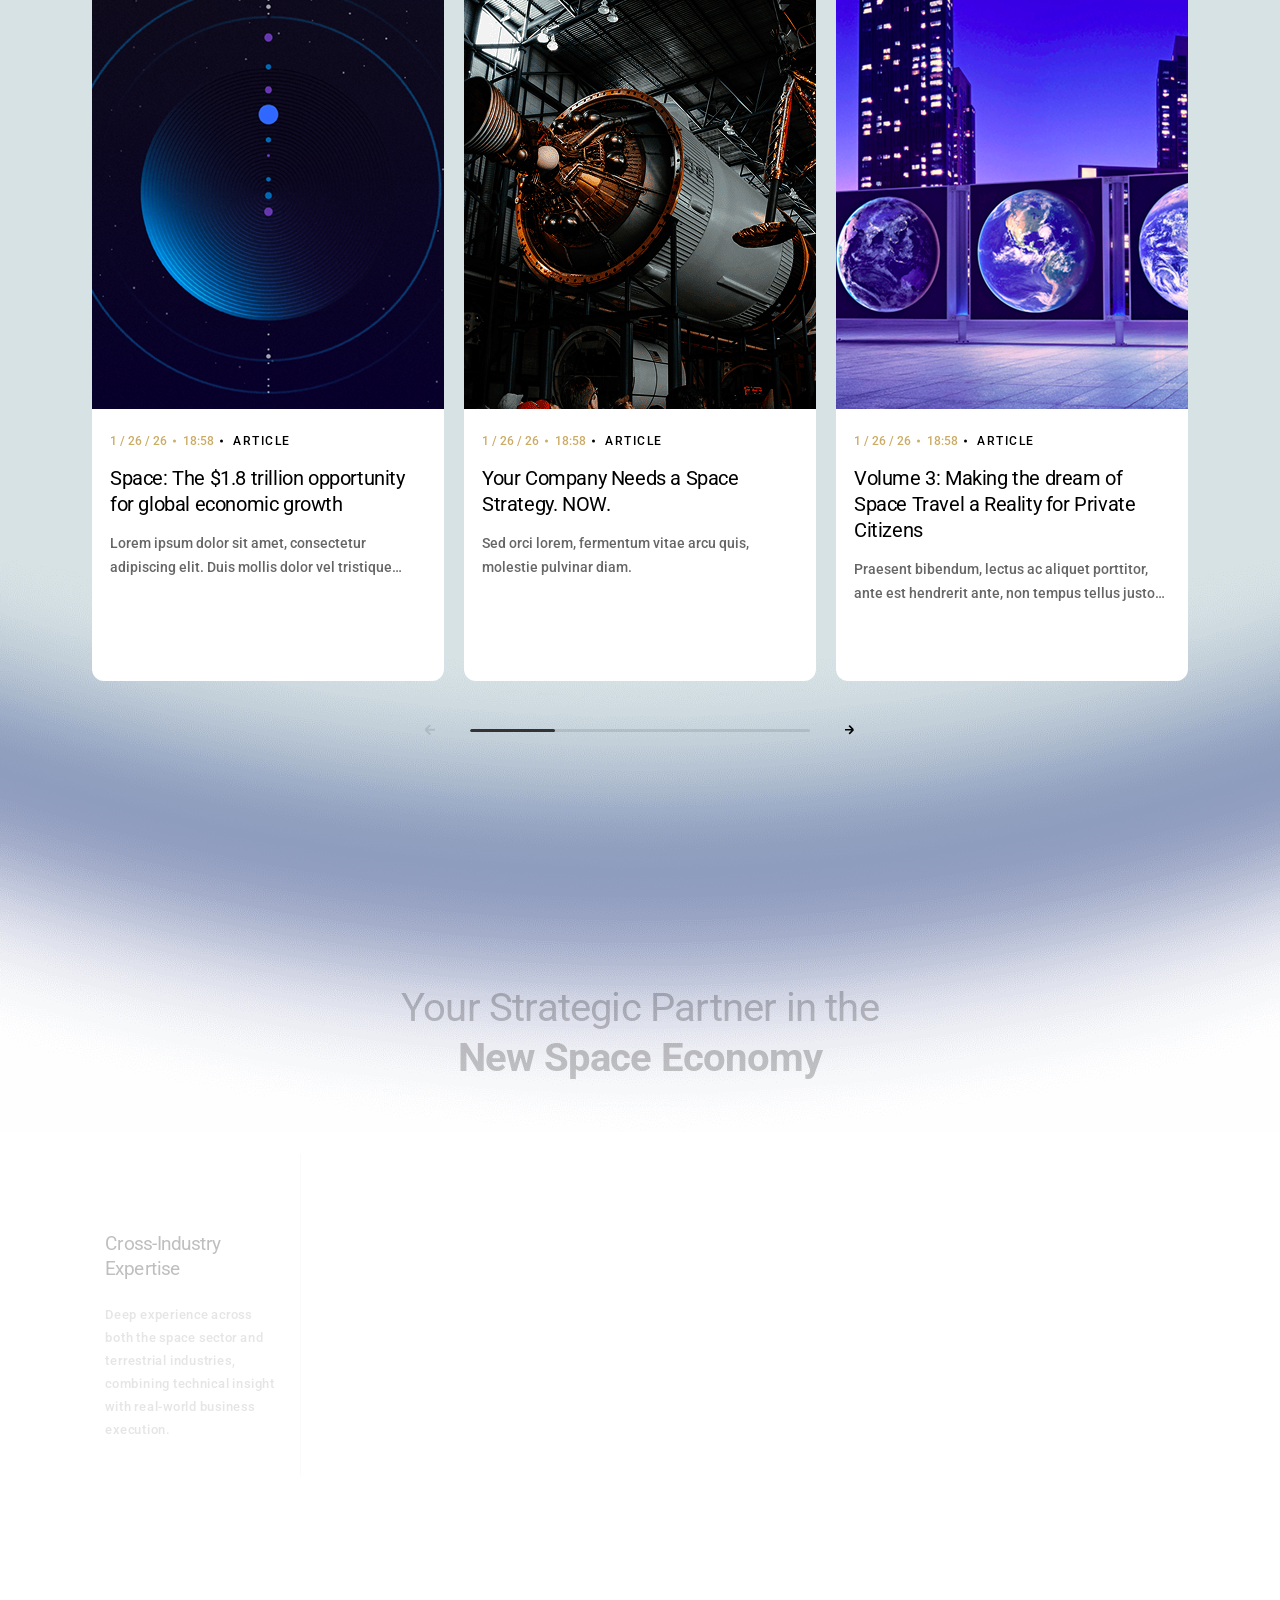
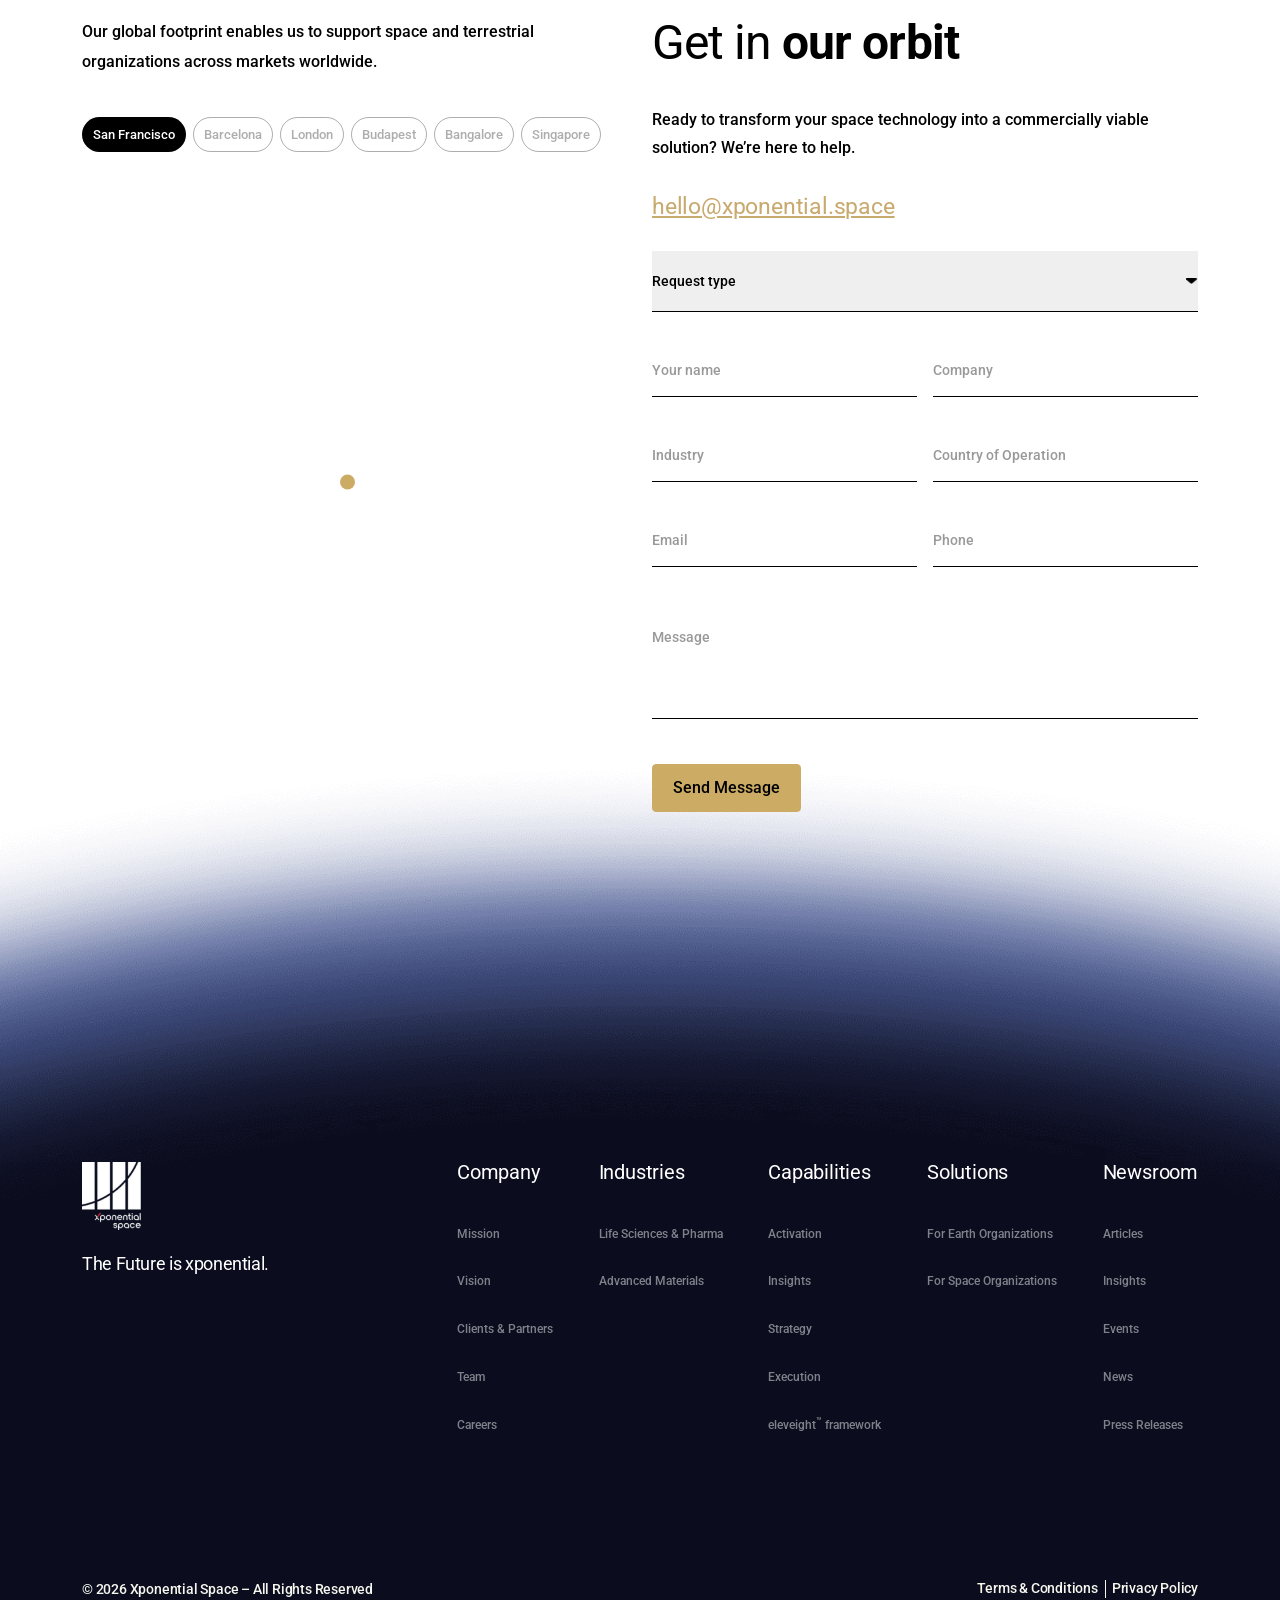
==== commit eba4a484: "hdr" ====
--- a/index.html
+++ b/index.html
@@ -43,34 +43,106 @@
 
         <div class="nav_wrapper" id="navWrapper">
           <ul class="navbar_nav">
-            <li class="nav_item">
+            <li class="nav_item has-sub-mnu">
               <a class="nav_link active" href="./company.html">Company</a>
-            </li>
-            <li class="nav_item">
-              <a class="nav_link" href="">Industries</a>
-            </li>
-            <li class="nav_item">
-              <a class="nav_link" href="">Capabilities</a>
+              <ul class="sub-mnu">
+                <li class="sub-mnu-itm">
+                  <a class="nav_link" href="./company.html?section=what_we_sec" data-section="what_we_sec">Mission</a>
+                </li>
+                <li class="sub-mnu-itm">
+                  <a class="nav_link" href="./company.html?section=our_vision_sec"
+                    data-section="our_vision_sec">Vision</a>
+                </li>
+                <li class="sub-mnu-itm">
+                  <a class="nav_link" href="./index.html?section=prtnr_sec" data-section="prtnr_sec">Clients &
+                    Partners</a>
+                </li>
+                <li class="sub-mnu-itm">
+                  <a class="nav_link" href="./company.html?section=team_sec" data-section="team_sec">Team</a>
+                </li>
+                <li class="sub-mnu-itm">
+                  <a class="nav_link" href="./company.html?section=join_sec" data-section="join_sec">Careers</a>
+                </li>
+              </ul>
             </li>
             <li class="nav_item has-sub-mnu">
-              <a class="nav_link" href="">Solutions</a>
+              <a class="nav_link" href="./index.html?section=frm_orbt_sec" data-section="frm_orbt_sec">Industries</a>
               <ul class="sub-mnu">
                 <li class="sub-mnu-itm">
-                  <a class="nav_link" href="">Sub Menu 1</a>
+                  <a class="nav_link" href="./index.html?section=frm_orbt_sec&tab=lifesciences"
+                    data-section="frm_orbt_sec" data-tab="lifesciences">Life Sciences & Pharma</a>
                 </li>
                 <li class="sub-mnu-itm">
-                  <a class="nav_link" href="">Sub Menu 2</a>
-                </li>
+                  <a class="nav_link" href="./index.html?section=frm_orbt_sec&tab=advancedmaterials"
+                    data-section="frm_orbt_sec" data-tab="advancedmaterials">Advanced Materials</a>
+                </li>
+              </ul>
+            </li>
+            <li class="nav_item has-sub-mnu">
+              <a class="nav_link" href="./index.html?section=capablty_sec" data-section="capablty_sec">Capabilities</a>
+              <ul class="sub-mnu">
                 <li class="sub-mnu-itm">
-                  <a class="nav_link" href="">Sub Menu 3</a>
+                  <a class="nav_link" href="./index.html?section=capablty_sec&idx=0" data-section="capablty_sec"
+                    data-idx="0">Activation</a>
+                </li>
+                <li class="sub-mnu-itm">
+                  <a class="nav_link" href="./index.html?section=capablty_sec&idx=1" data-section="capablty_sec"
+                    data-idx="1">Insights</a>
+                </li>
+                <li class="sub-mnu-itm">
+                  <a class="nav_link" href="./index.html?section=capablty_sec&idx=2" data-section="capablty_sec"
+                    data-idx="2">Strategy</a>
+                </li>
+                <li class="sub-mnu-itm">
+                  <a class="nav_link" href="./index.html?section=capablty_sec&idx=3" data-section="capablty_sec"
+                    data-idx="3">Execution</a>
+                </li>
+                <li class="sub-mnu-itm">
+                  <a class="nav_link" href="./index.html?section=elveigh_sec_cnct"
+                    data-section="elveigh_sec_cnct">eleveight<sup>&trade;</sup> framework</a>
+                </li>
+              </ul>
+            </li>
+            <li class="nav_item has-sub-mnu">
+              <a class="nav_link" href="./index.html?section=elveigh_sec" data-section="elveigh_sec">Solutions</a>
+              <ul class="sub-mnu">
+                <li class="sub-mnu-itm">
+                  <a class="nav_link" href="./index.html?section=elveigh_sec&tab=earth" data-section="elveigh_sec"
+                    data-tab="earth">For Earth Organizations</a>
+                </li>
+                <li class="sub-mnu-itm">
+                  <a class="nav_link" href="./index.html?section=elveigh_sec&tab=space" data-section="elveigh_sec"
+                    data-tab="space">For Space Organizations</a>
                 </li>
               </ul>
             </li>
             <li class="nav_item">
               <a class="nav_link" href="">Our Work</a>
             </li>
-            <li class="nav_item">
-              <a class="nav_link" href="">Newsroom</a>
+            <li class="nav_item has-sub-mnu">
+              <a class="nav_link" href="./index.html?section=newsroom_Sec" data-section="newsroom_Sec">Newsroom</a>
+              <ul class="sub-mnu">
+                <li class="sub-mnu-itm">
+                  <a class="nav_link" href="./index.html?section=newsroom_Sec&tab=articles" data-section="newsroom_Sec"
+                    data-tab="articles">Articles</a>
+                </li>
+                <li class="sub-mnu-itm">
+                  <a class="nav_link" href="./index.html?section=newsroom_Sec&tab=insights" data-section="newsroom_Sec"
+                    data-tab="insights">Insights</a>
+                </li>
+                <li class="sub-mnu-itm">
+                  <a class="nav_link" href="./index.html?section=newsroom_Sec&tab=events" data-section="newsroom_Sec"
+                    data-tab="events">Events</a>
+                </li>
+                <li class="sub-mnu-itm">
+                  <a class="nav_link" href="./index.html?section=newsroom_Sec&tab=news" data-section="newsroom_Sec"
+                    data-tab="news">News</a>
+                </li>
+                <li class="sub-mnu-itm">
+                  <a class="nav_link" href="./index.html?section=newsroom_Sec&tab=press" data-section="newsroom_Sec"
+                    data-tab="press">Press Releases</a>
+                </li>
+              </ul>
             </li>
           </ul>
           <div class="hdr-btn">
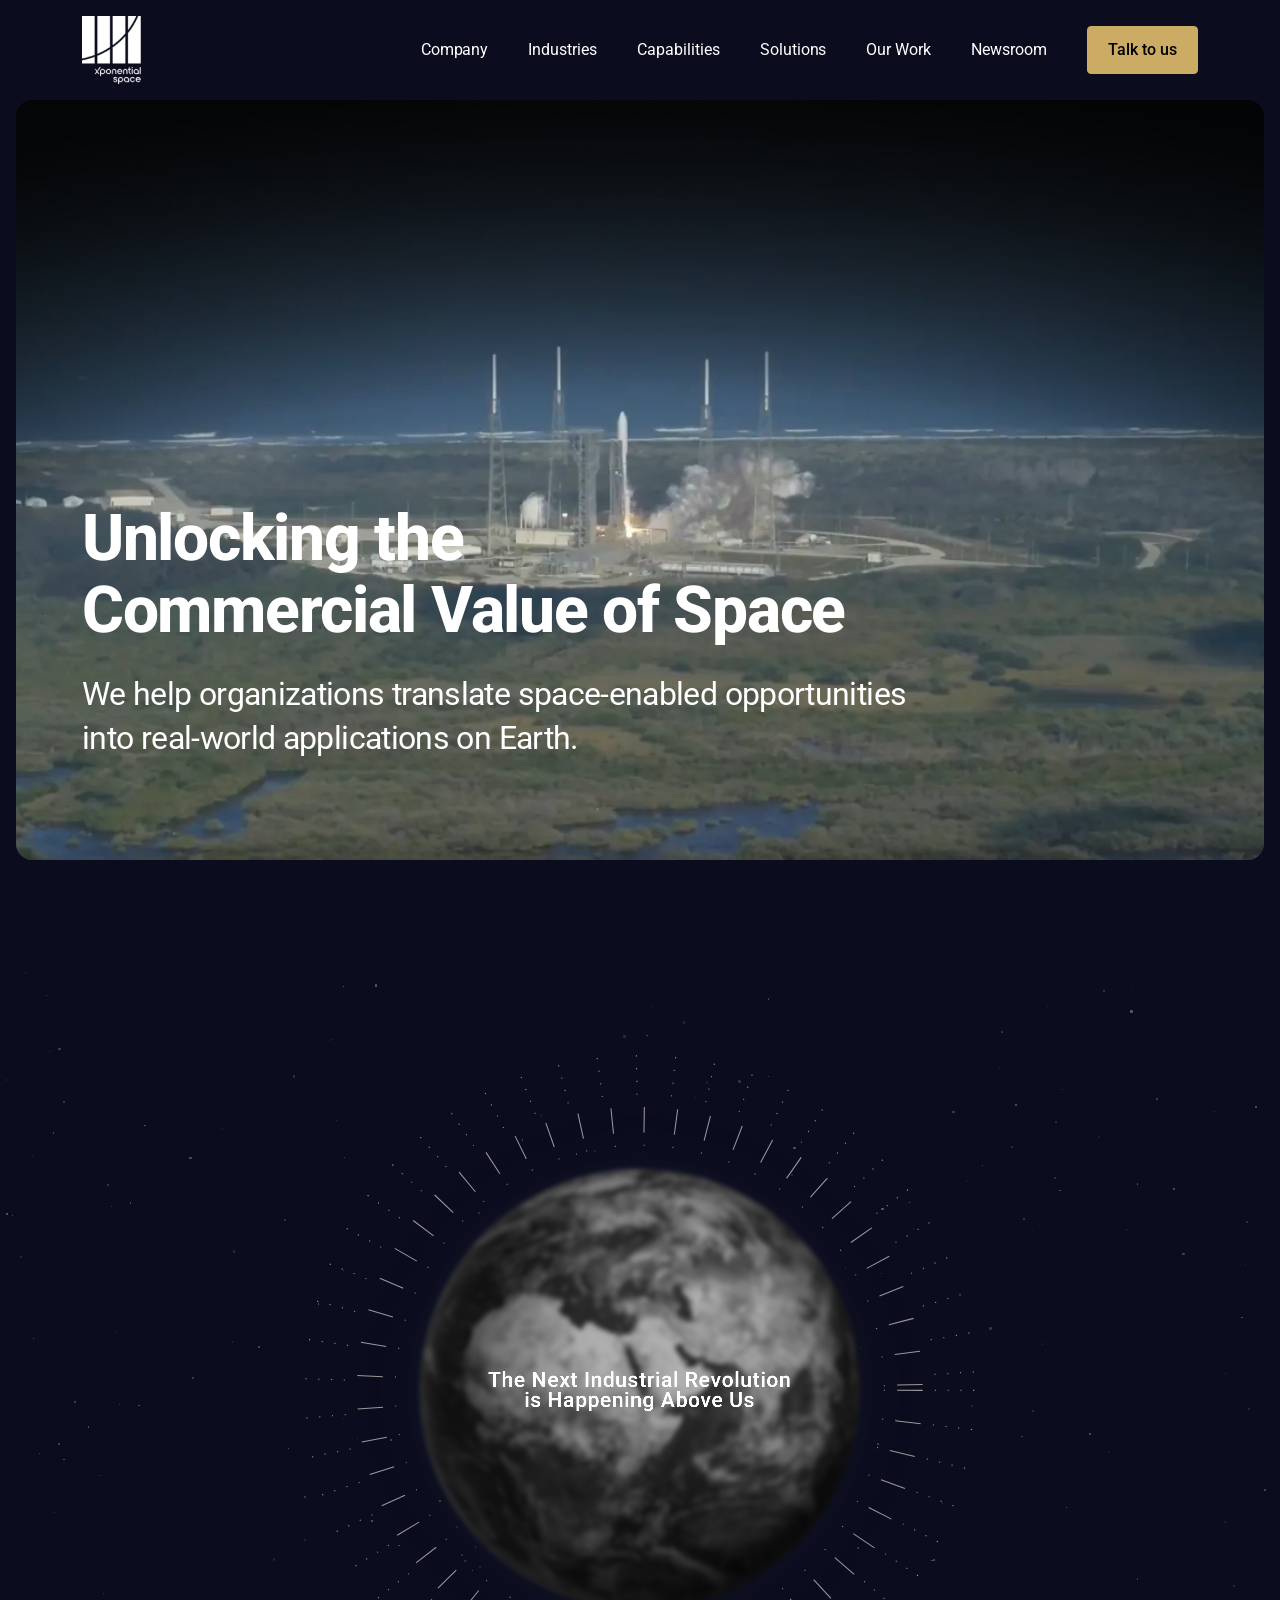
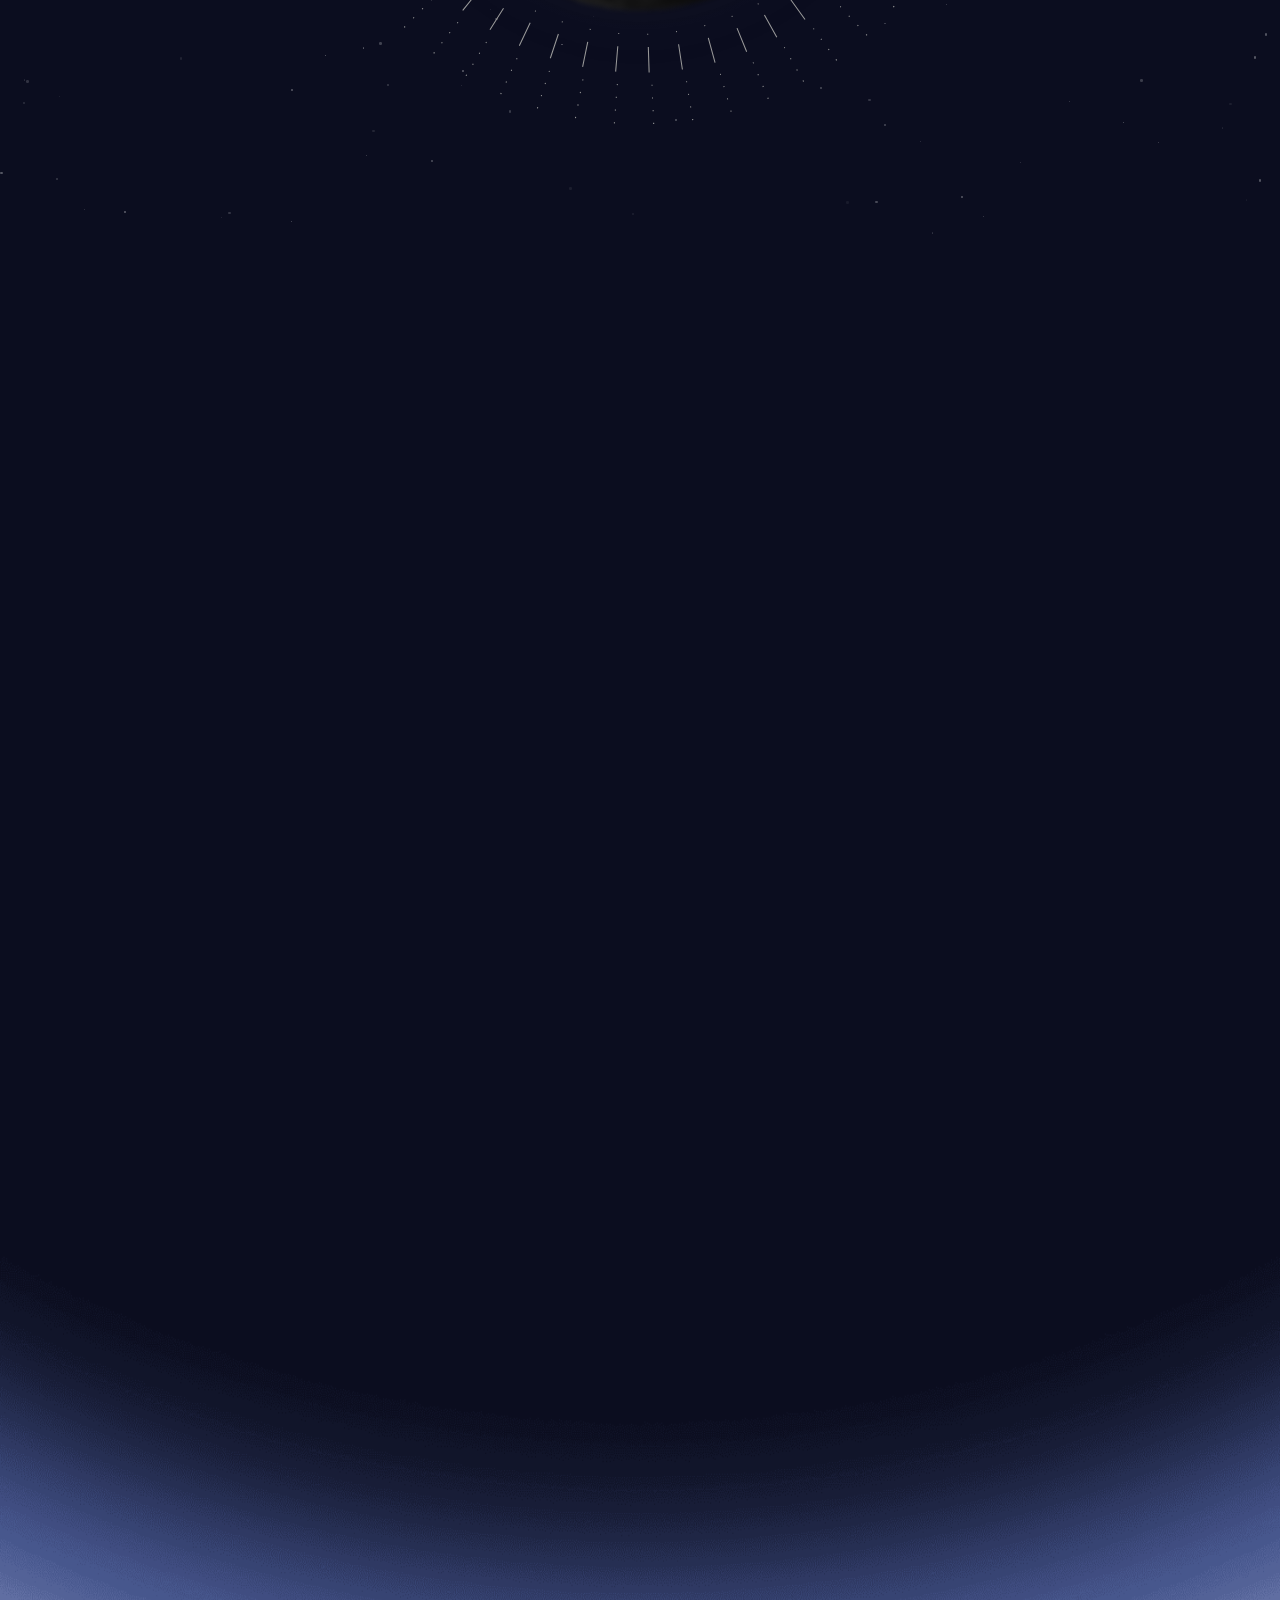
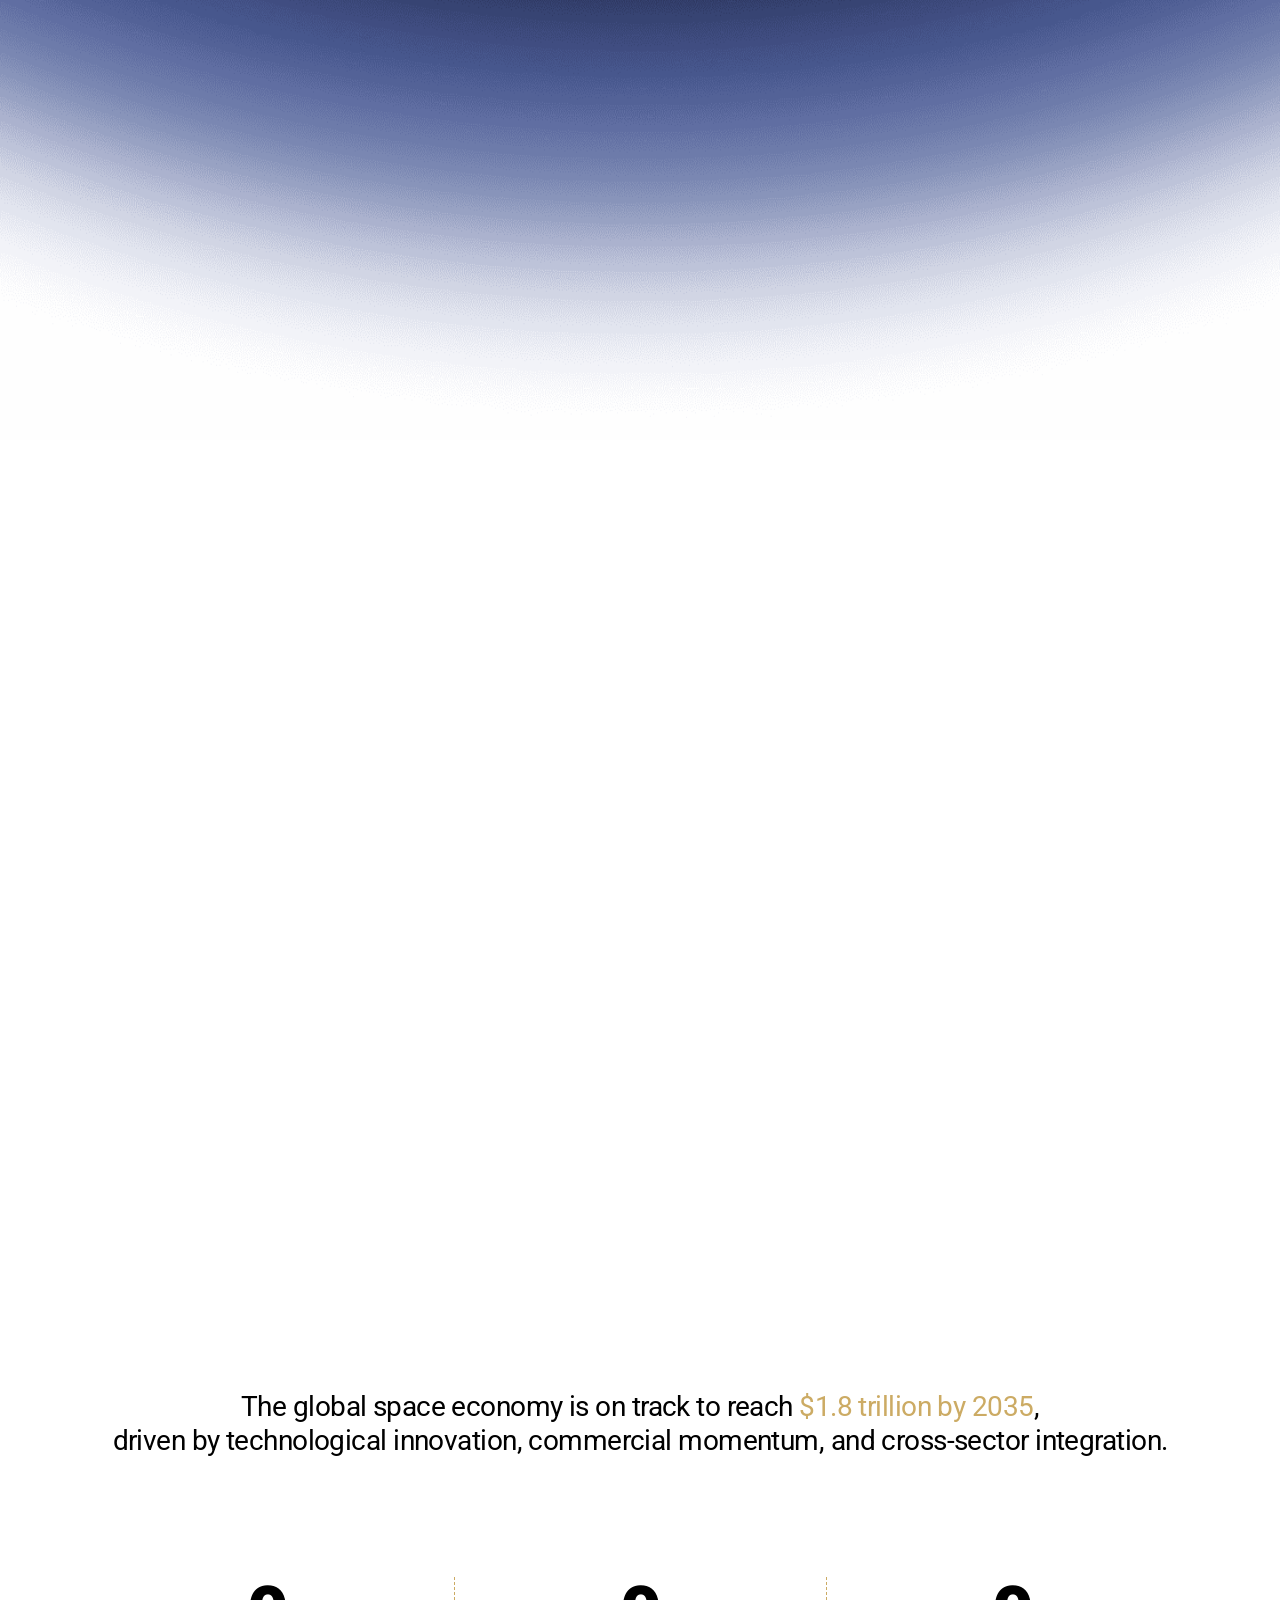
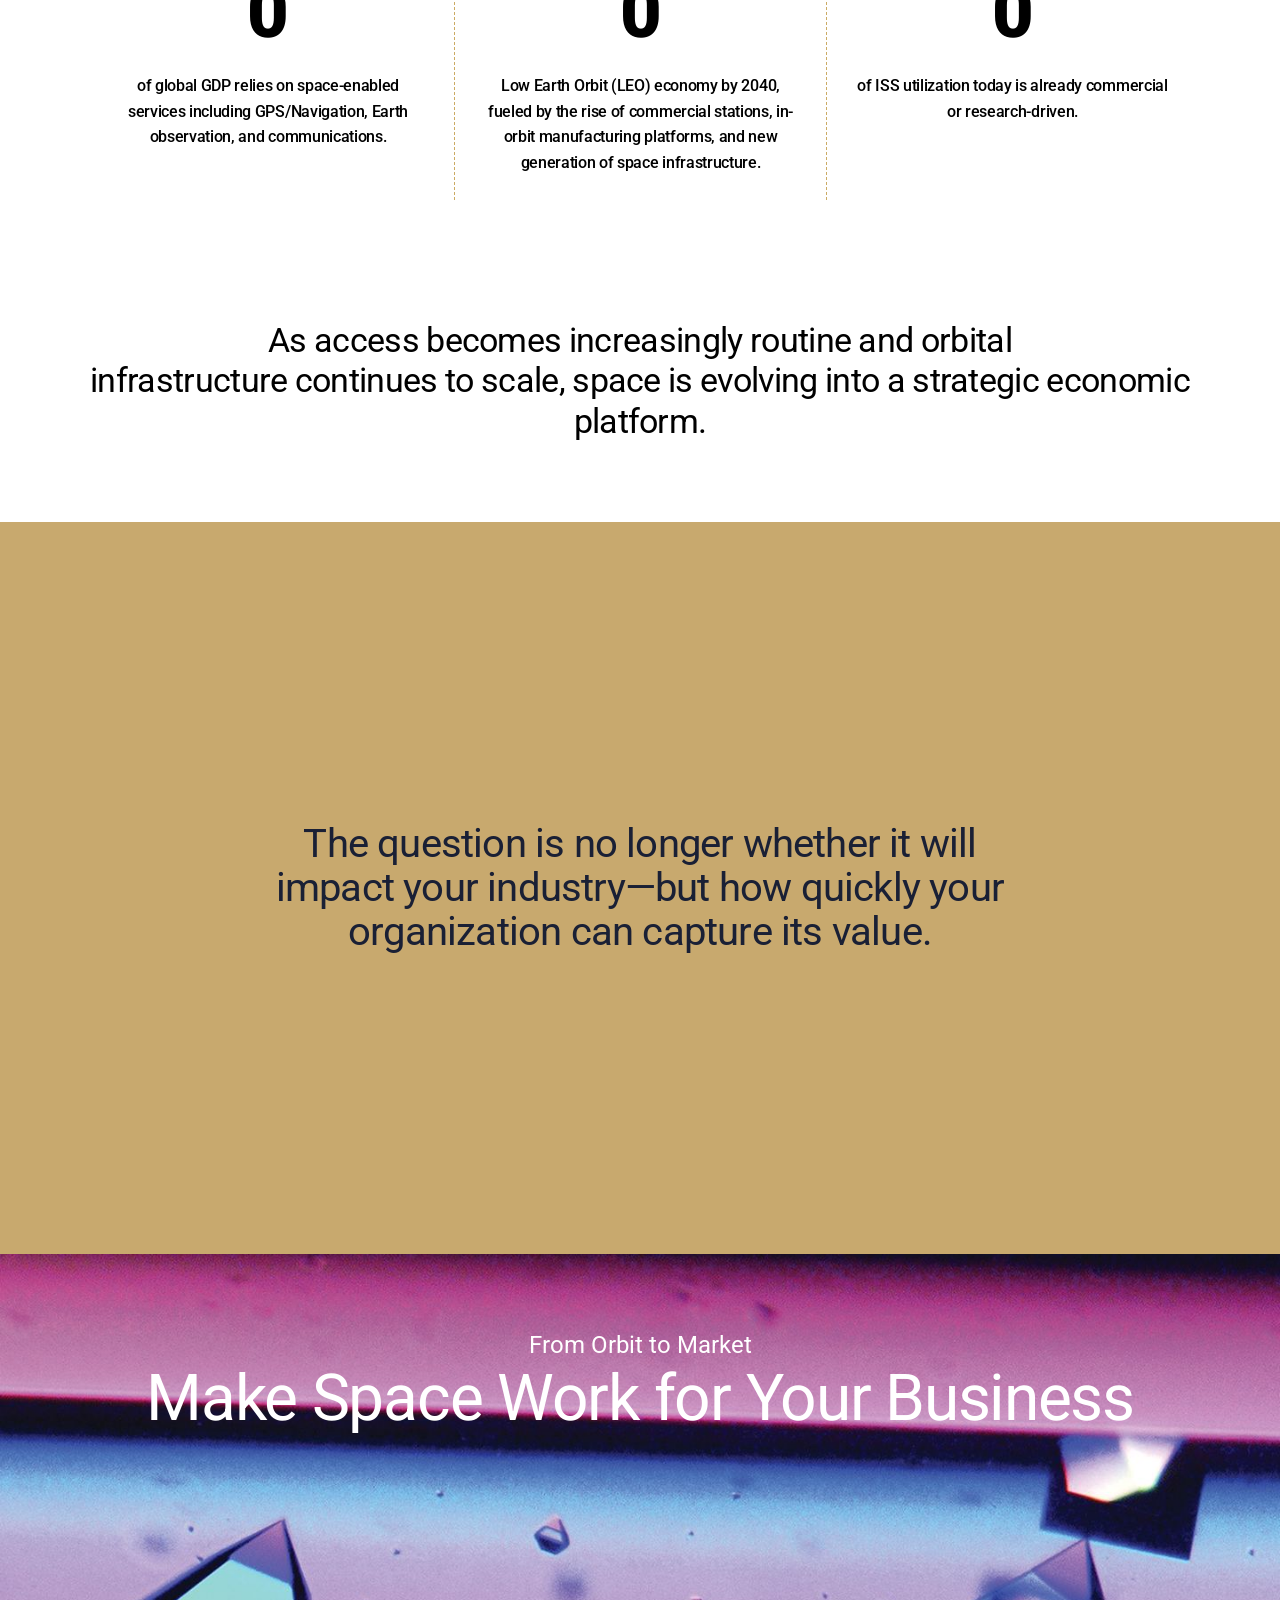
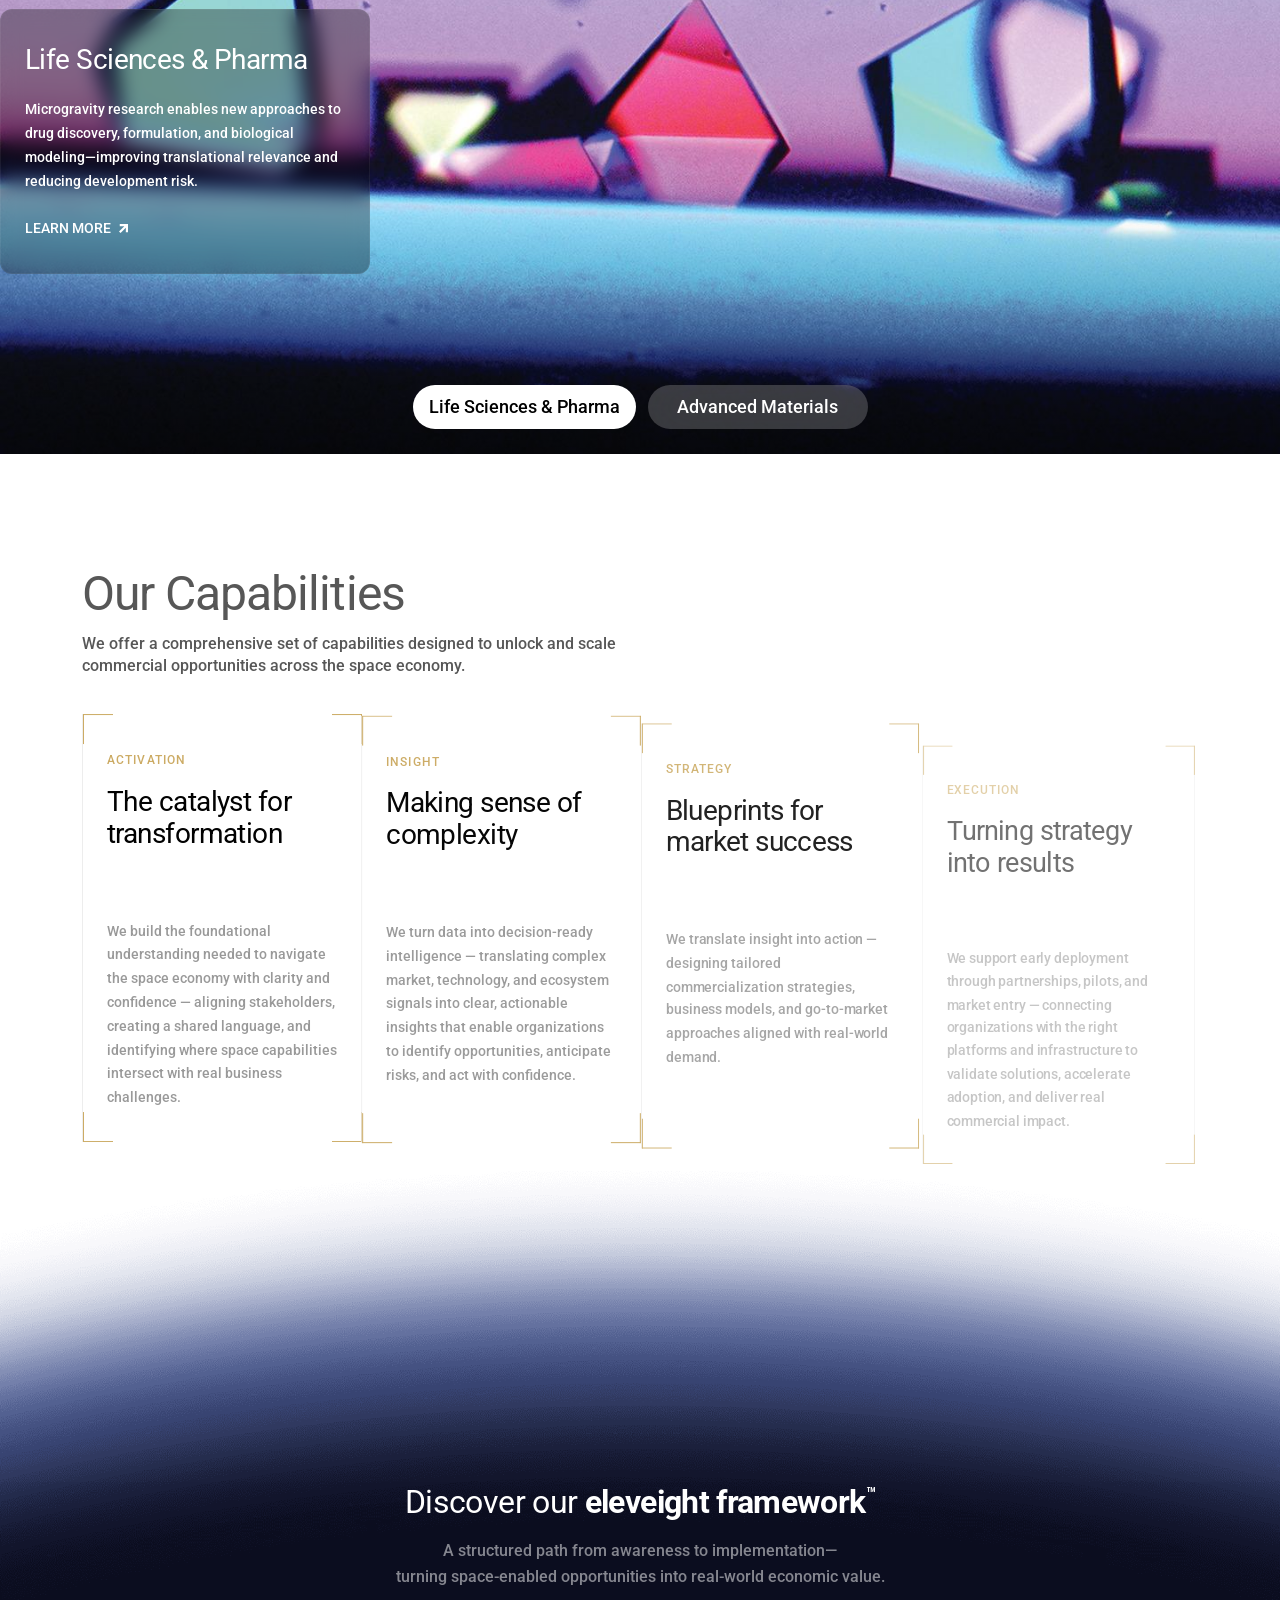
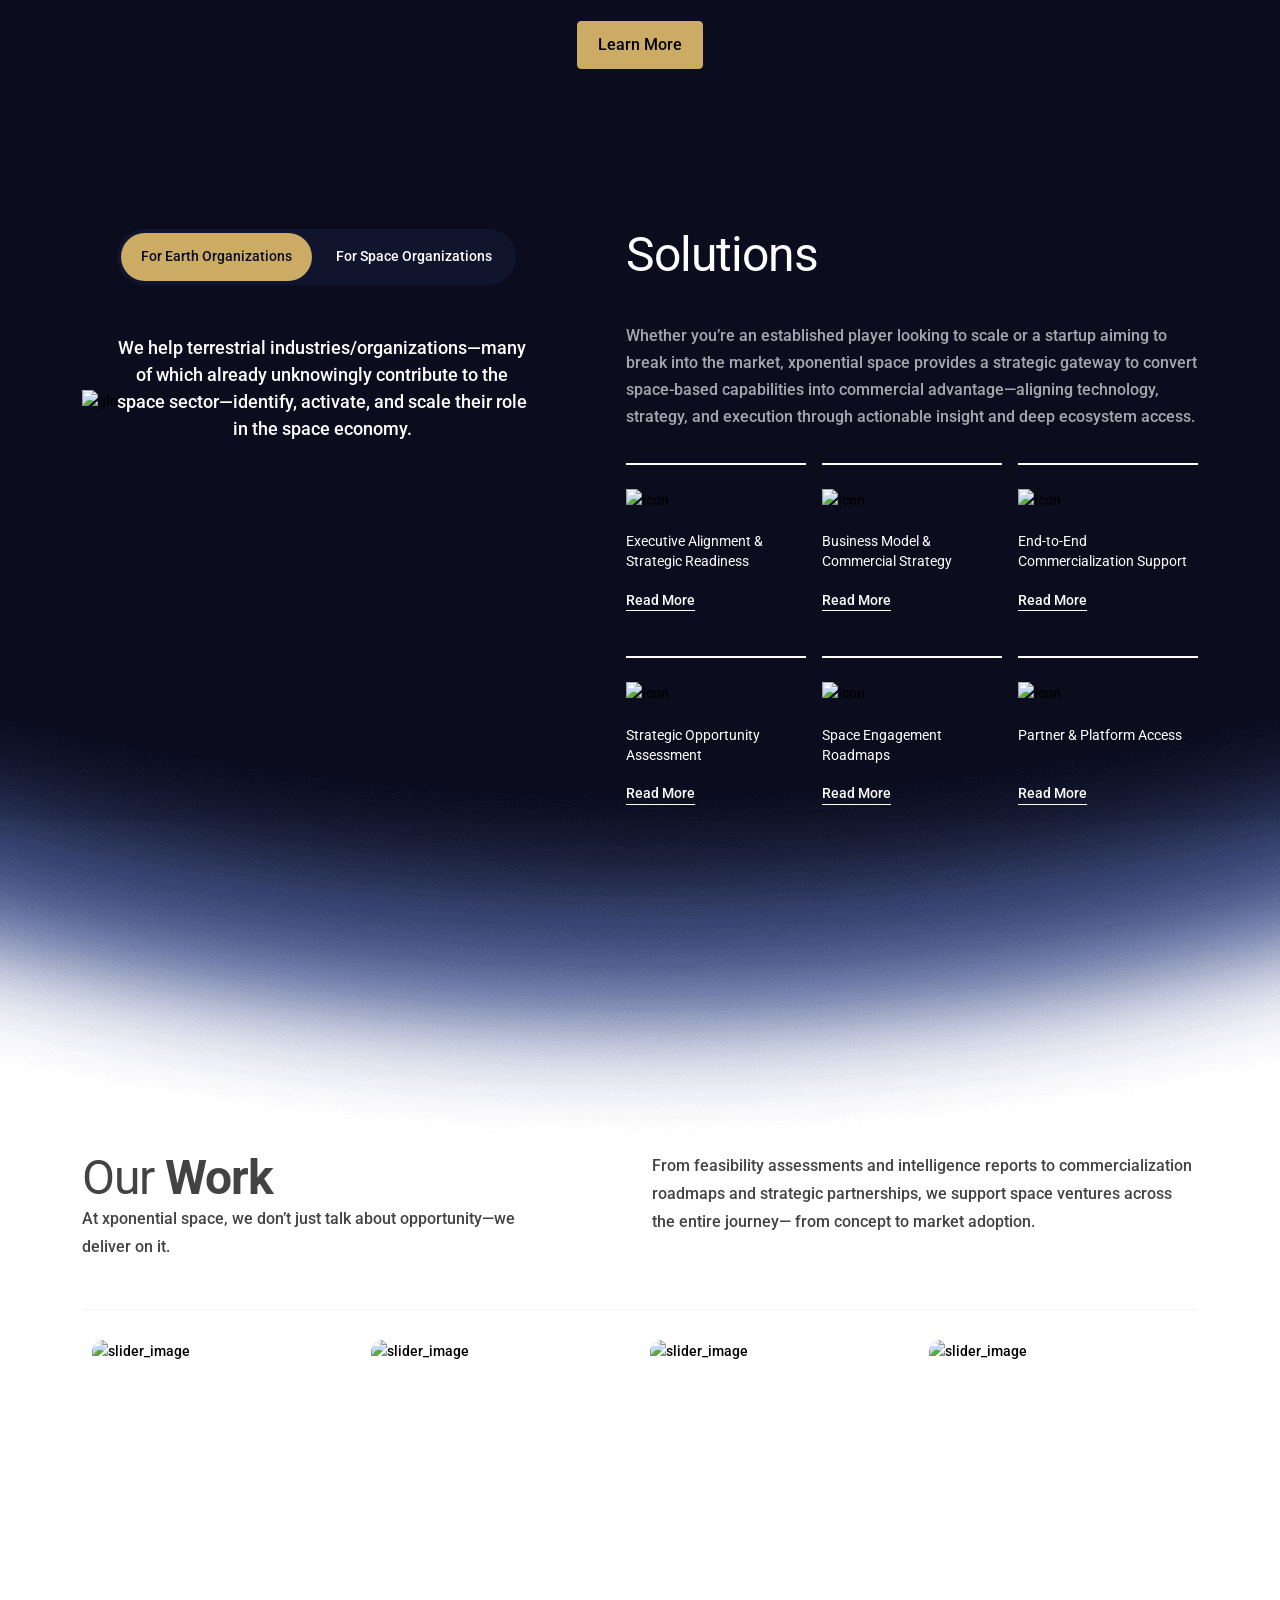
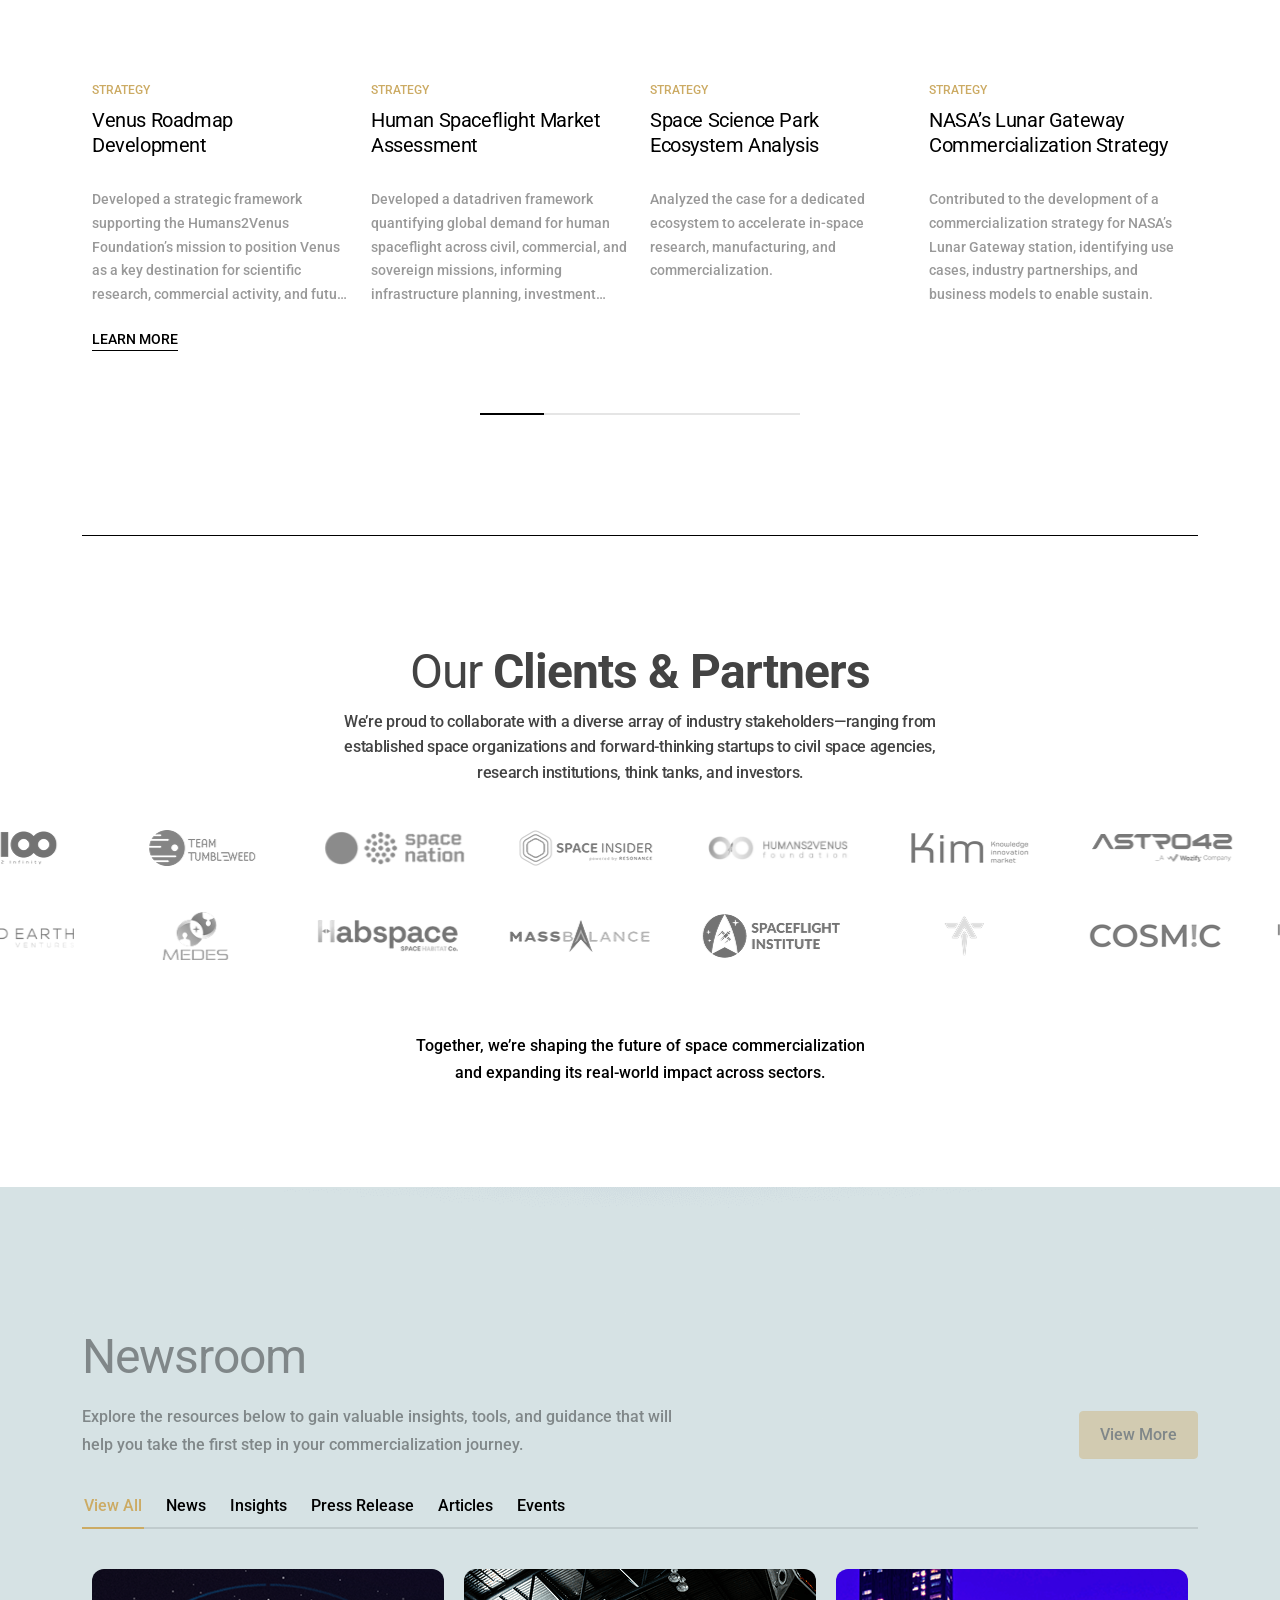
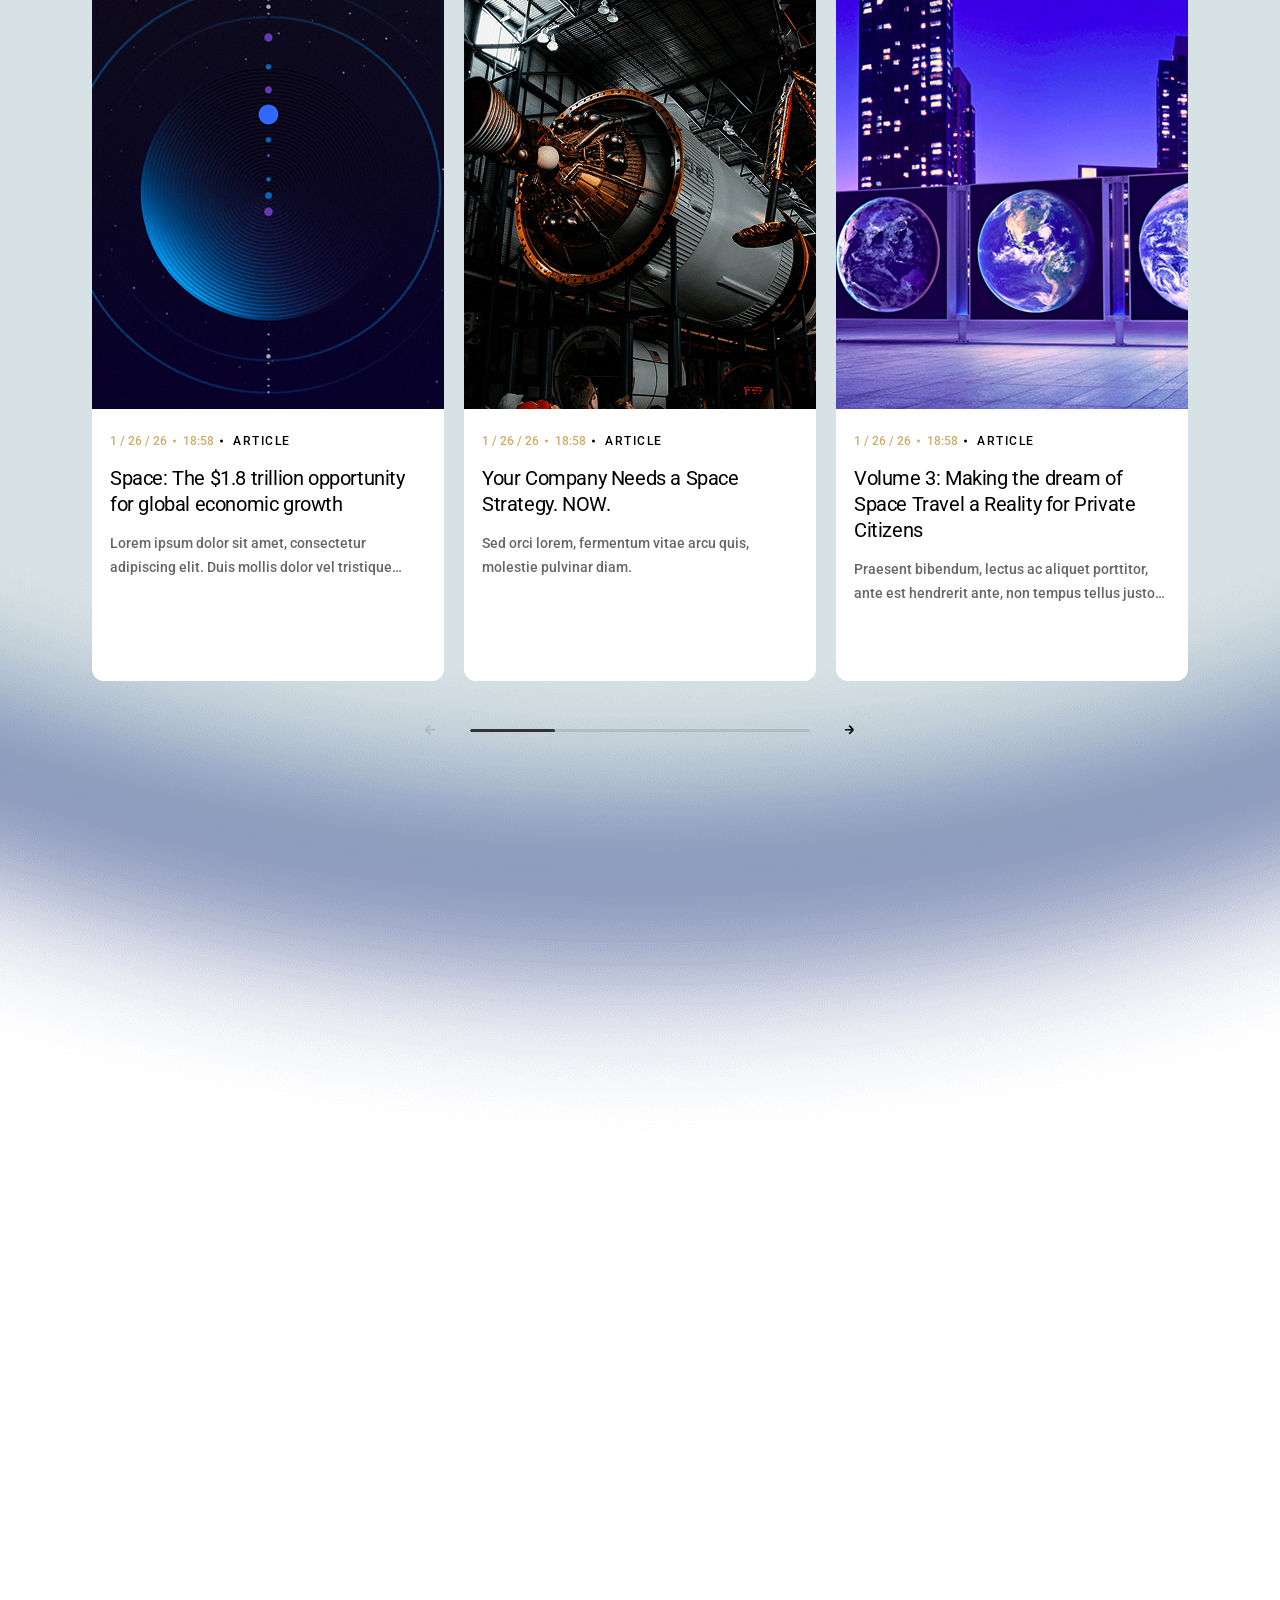
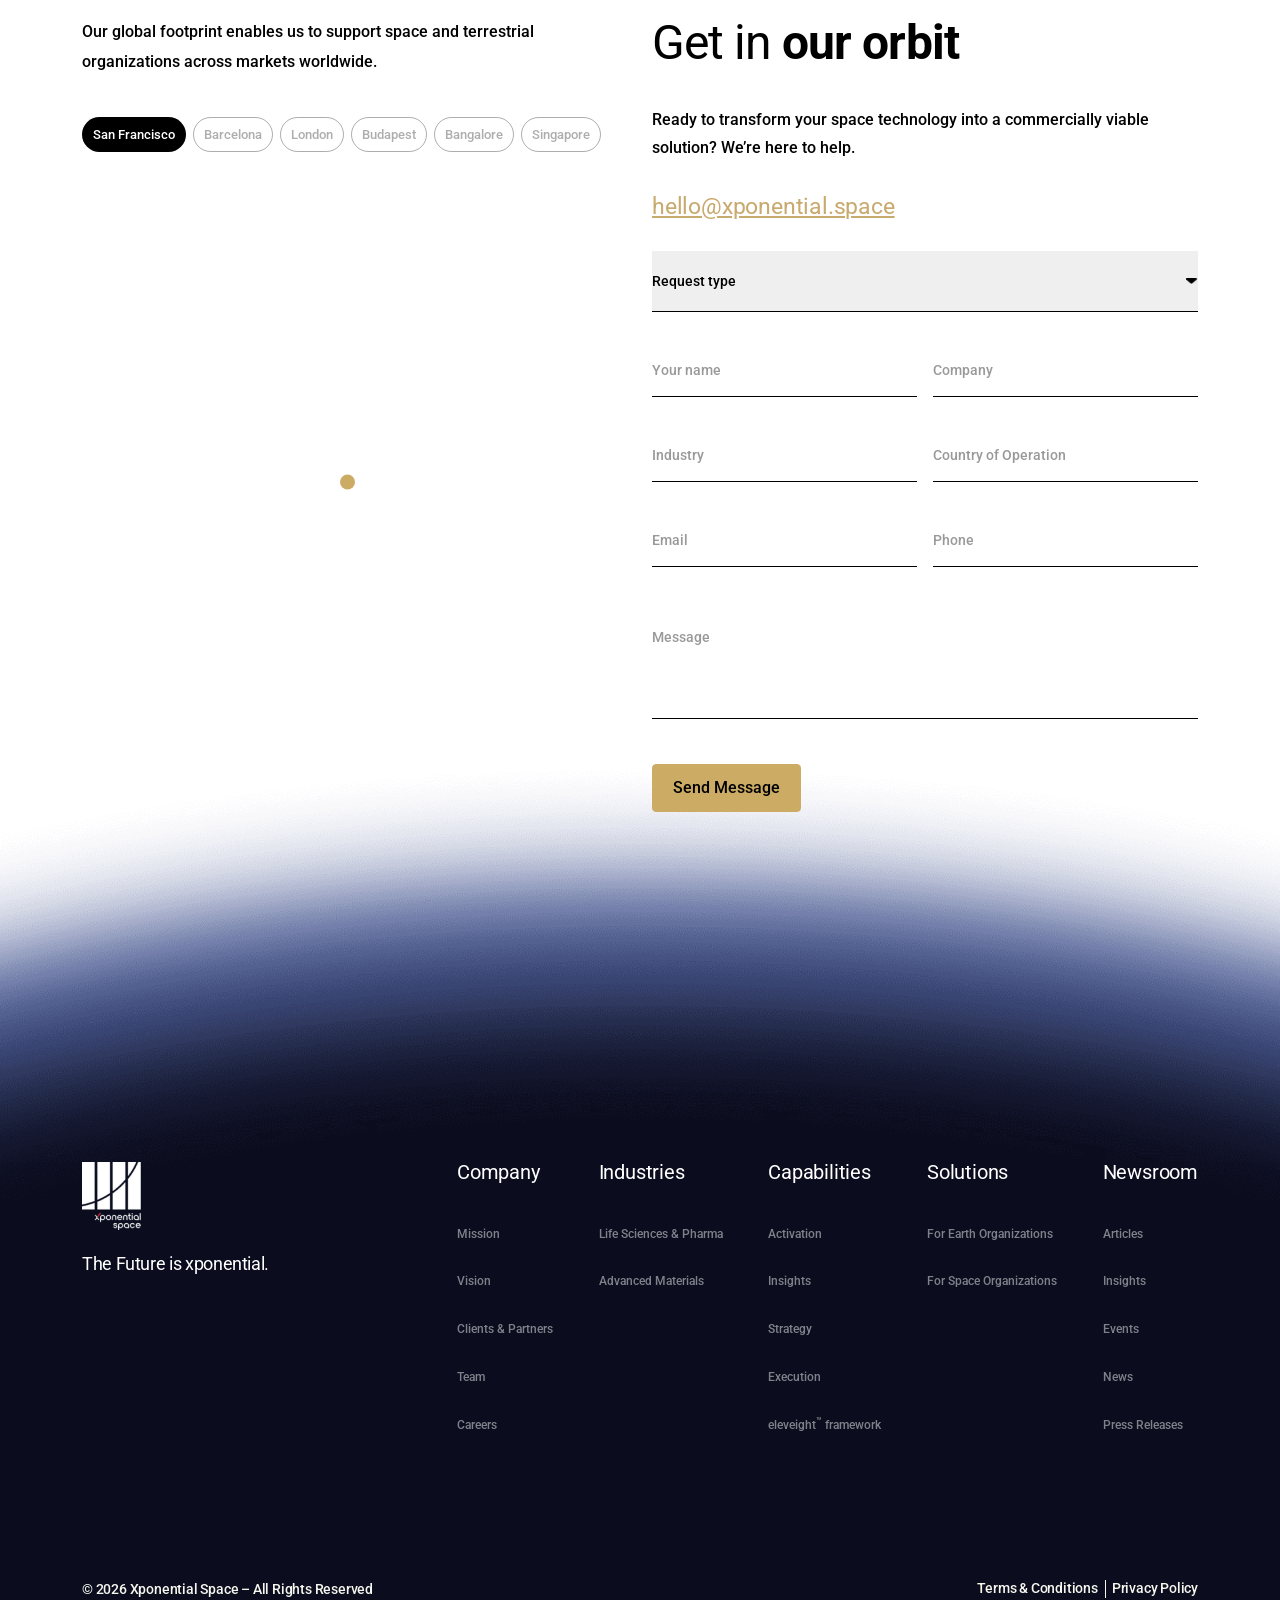
==== commit d61dde96: "link" ====
--- a/index.html
+++ b/index.html
@@ -117,7 +117,7 @@
               </ul>
             </li>
             <li class="nav_item">
-              <a class="nav_link" href="">Our Work</a>
+              <a class="nav_link" href="./index.html?section=our_wrk_sec" data-section="our_wrk_sec">Our Work</a>
             </li>
             <li class="nav_item has-sub-mnu">
               <a class="nav_link" href="./index.html?section=newsroom_Sec" data-section="newsroom_Sec">Newsroom</a>
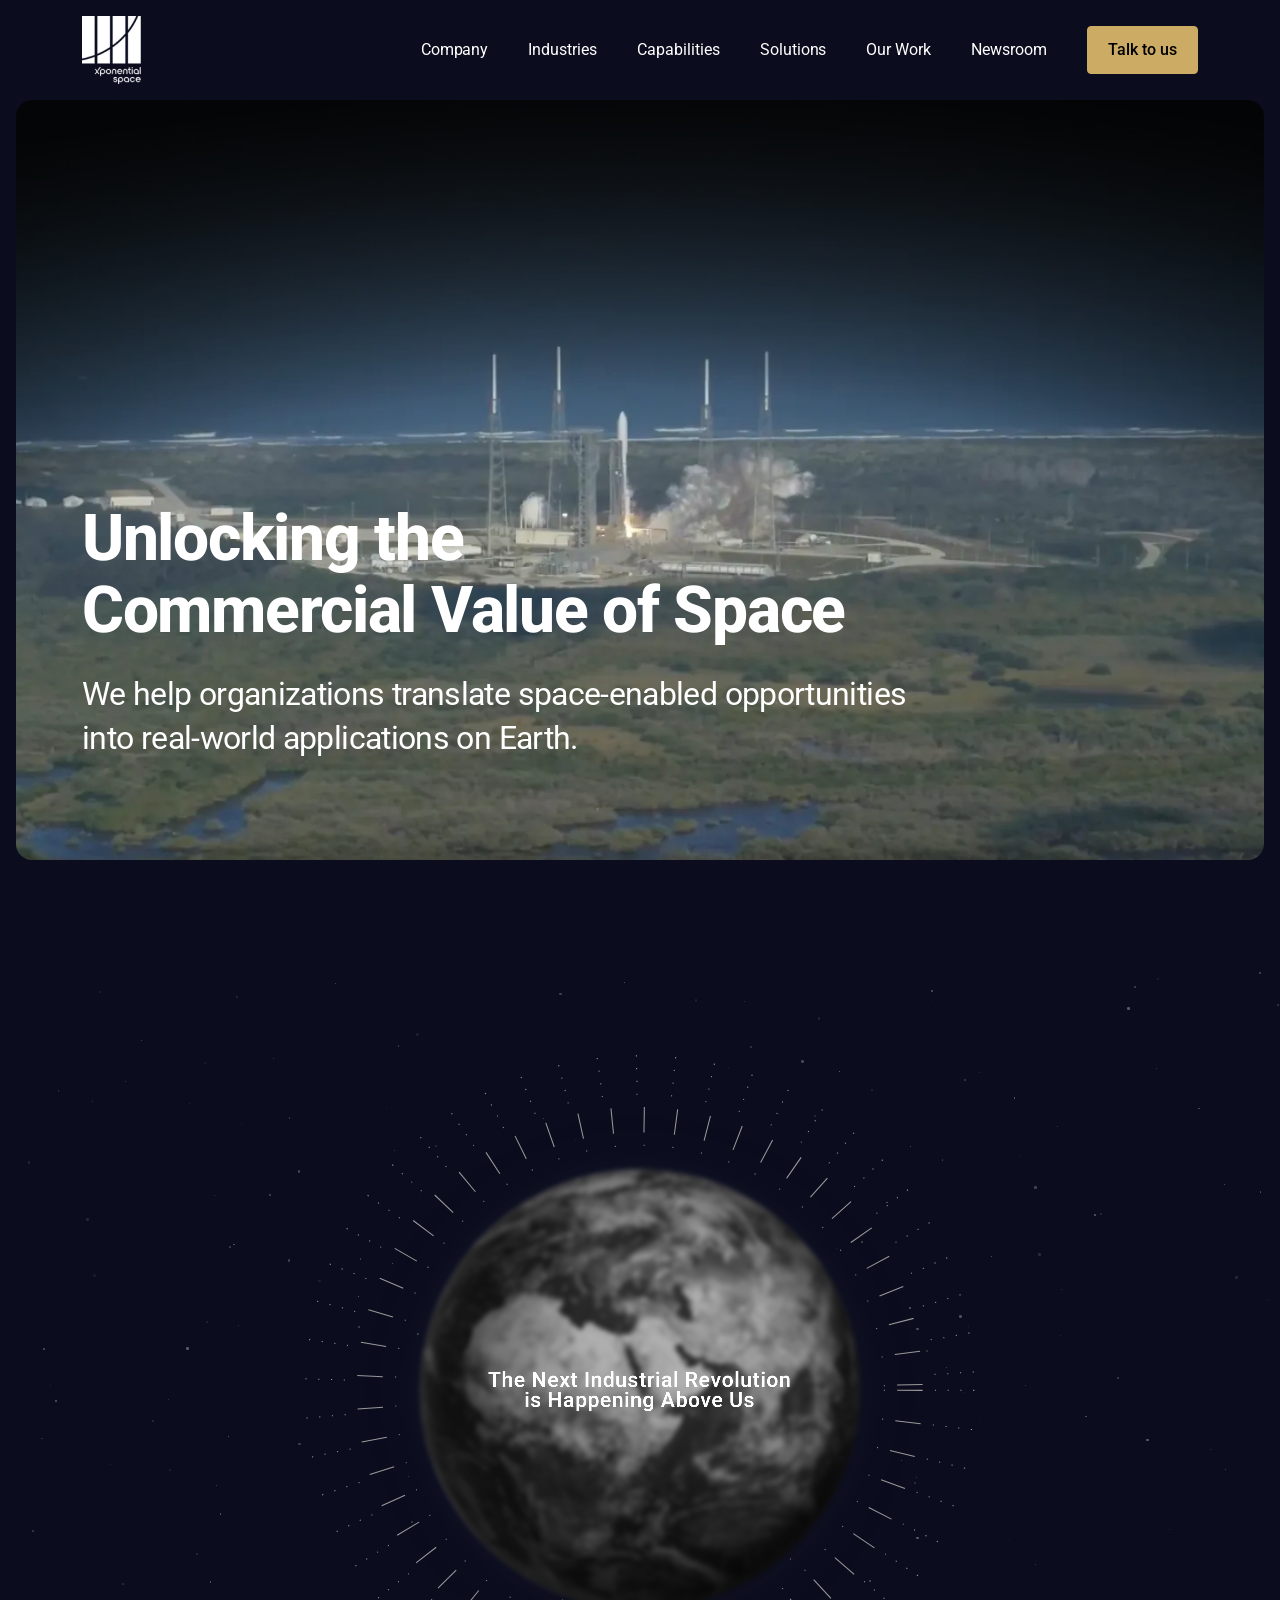
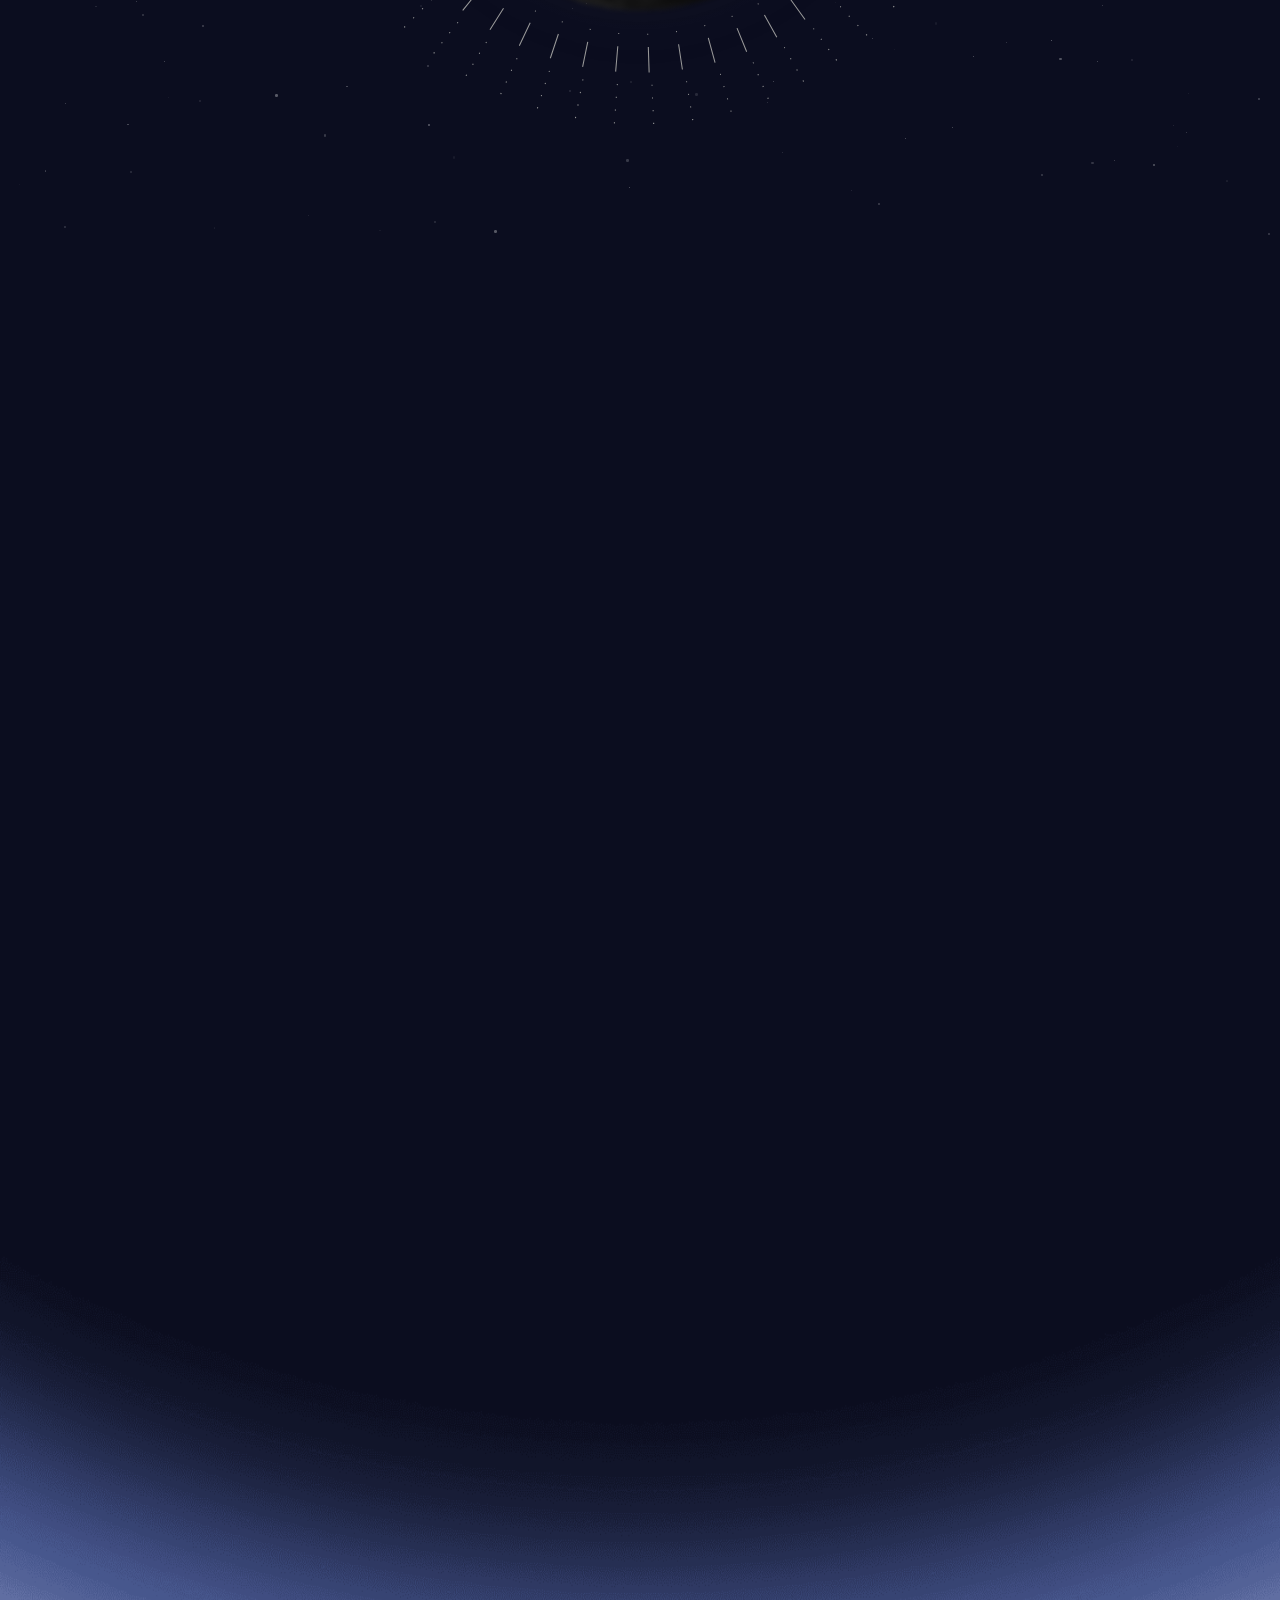
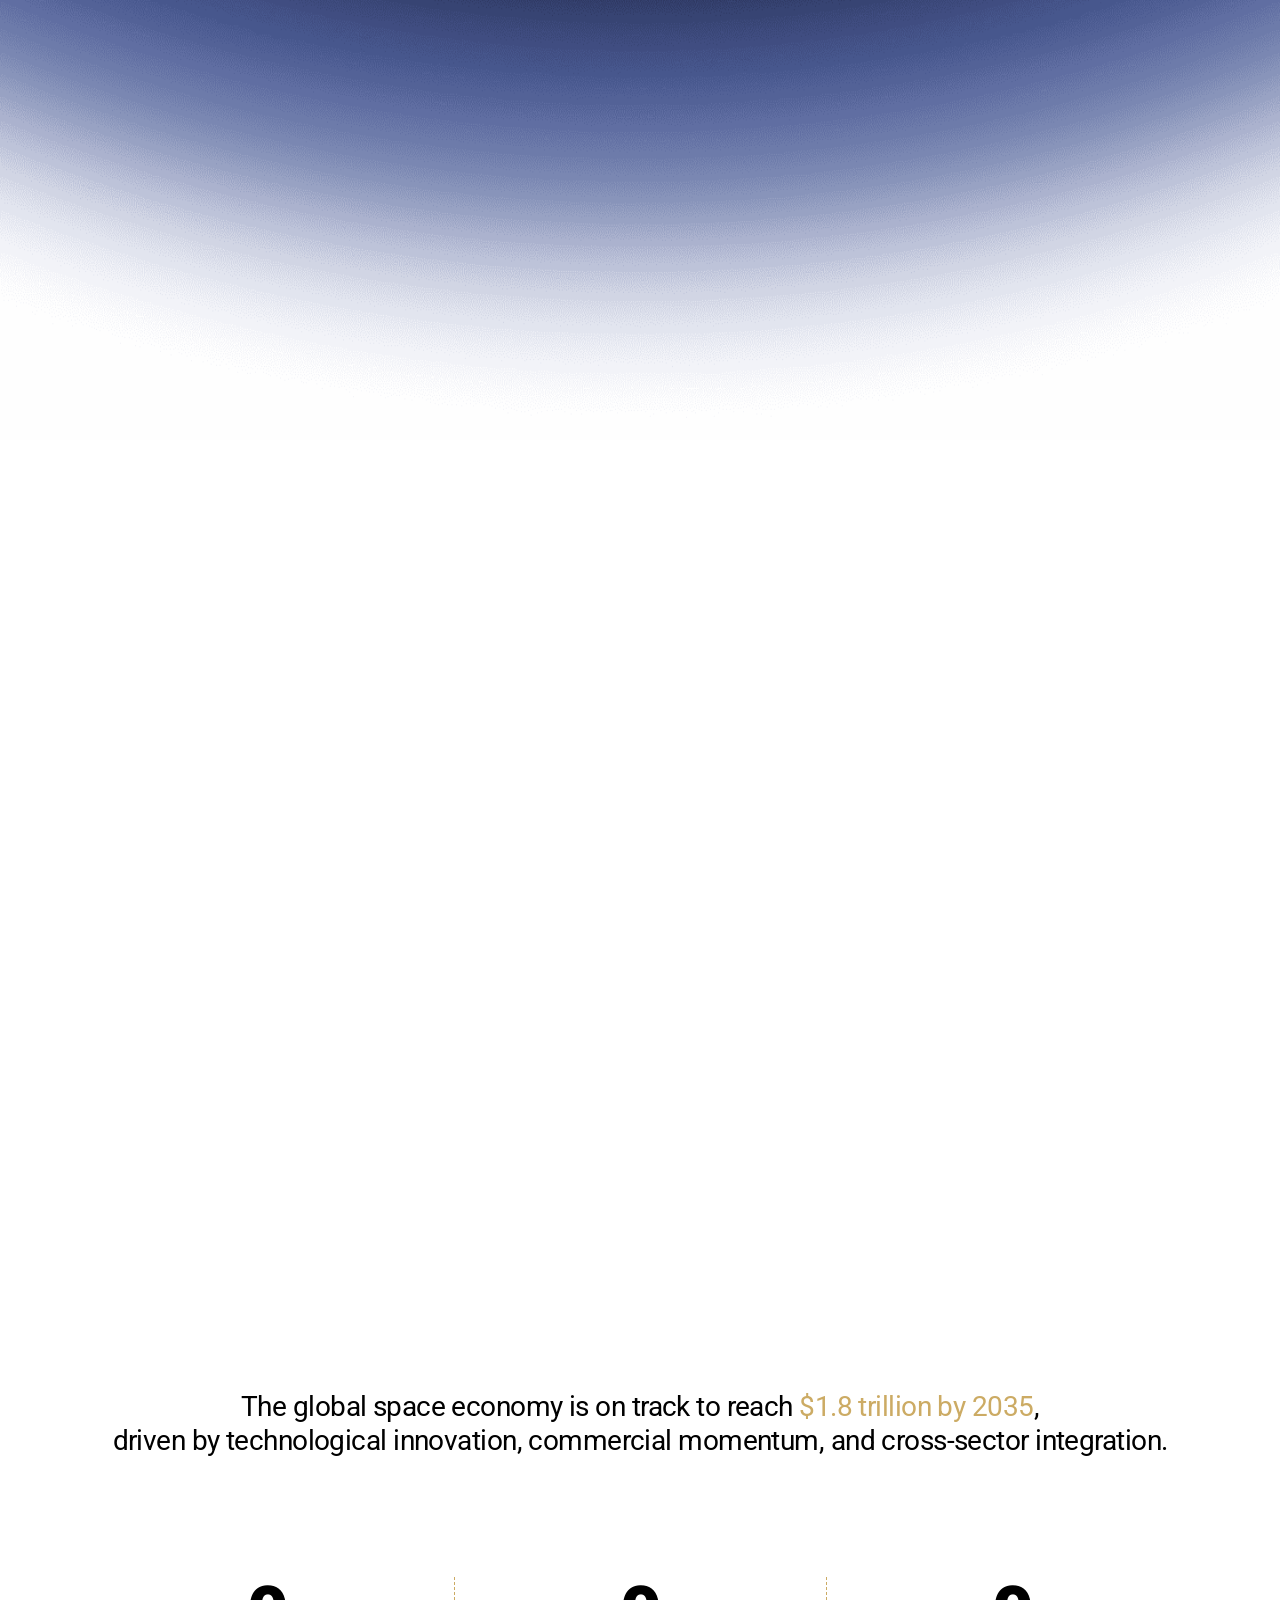
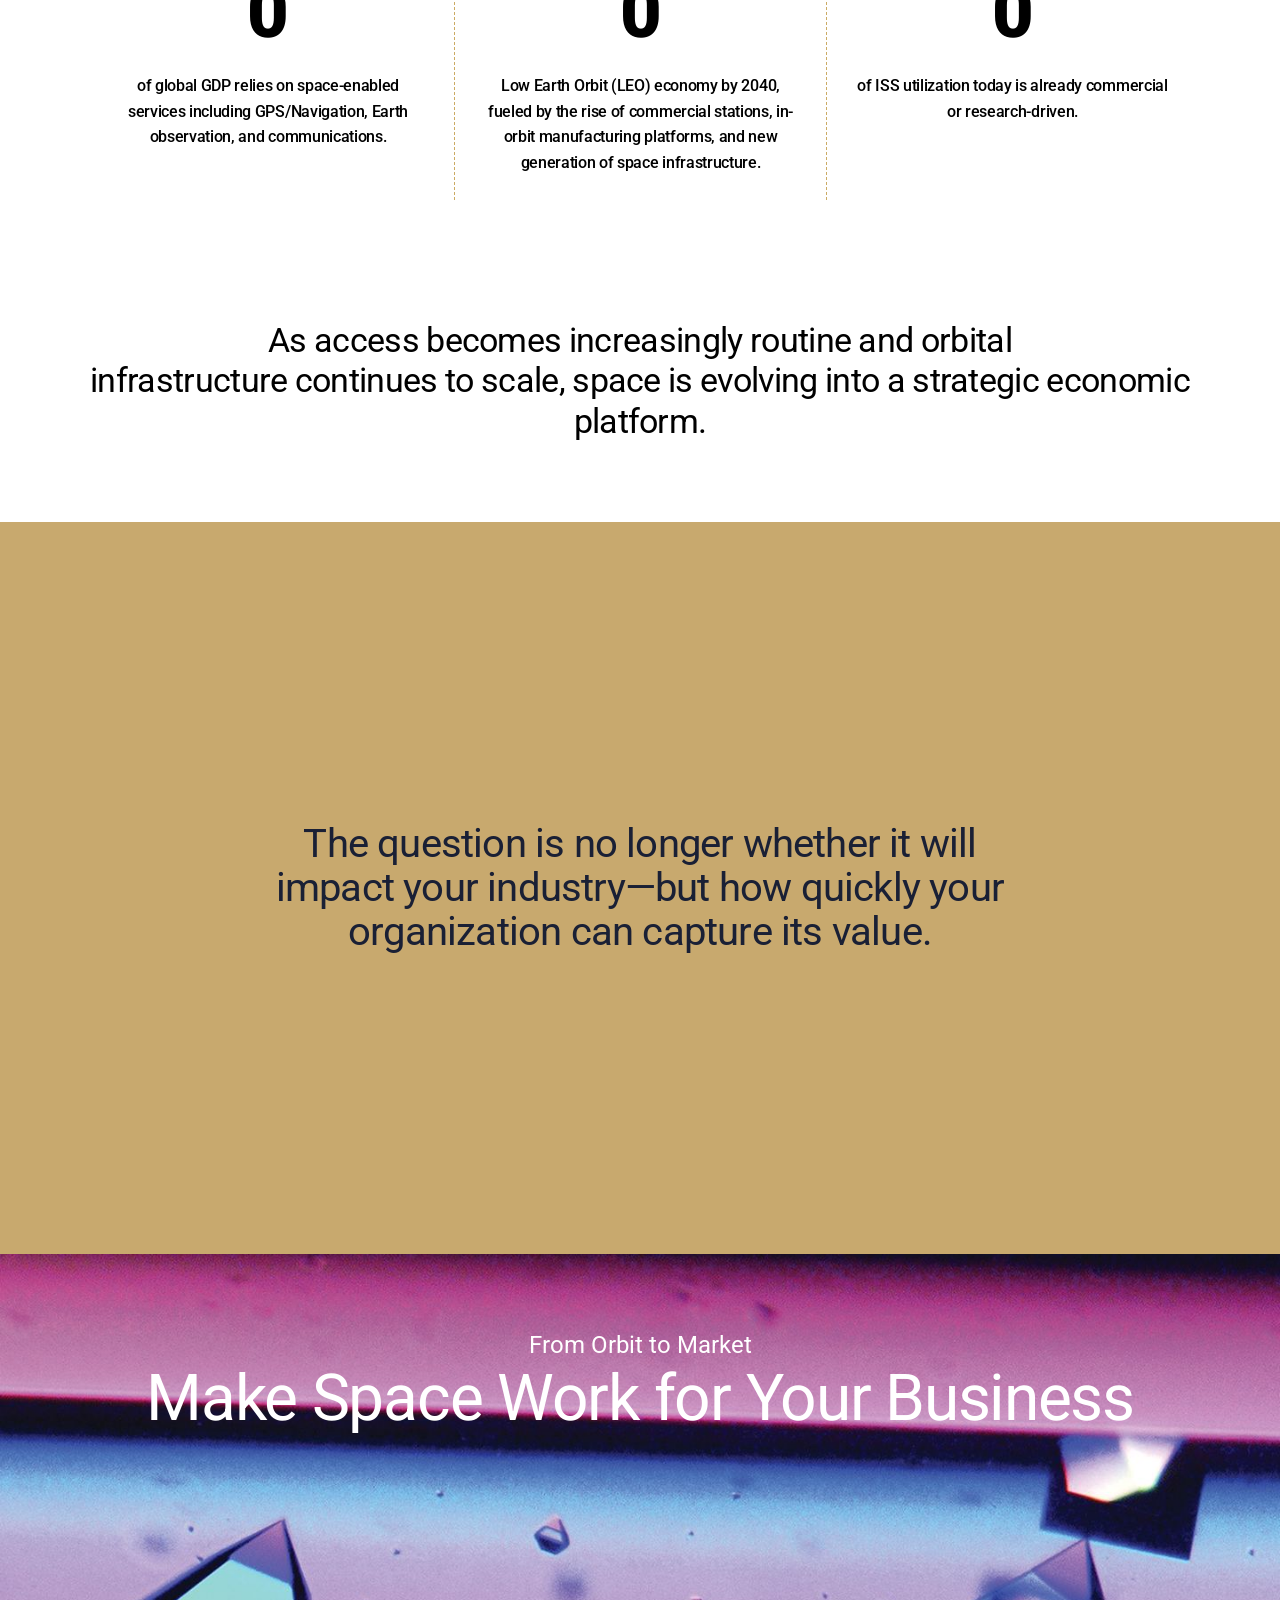
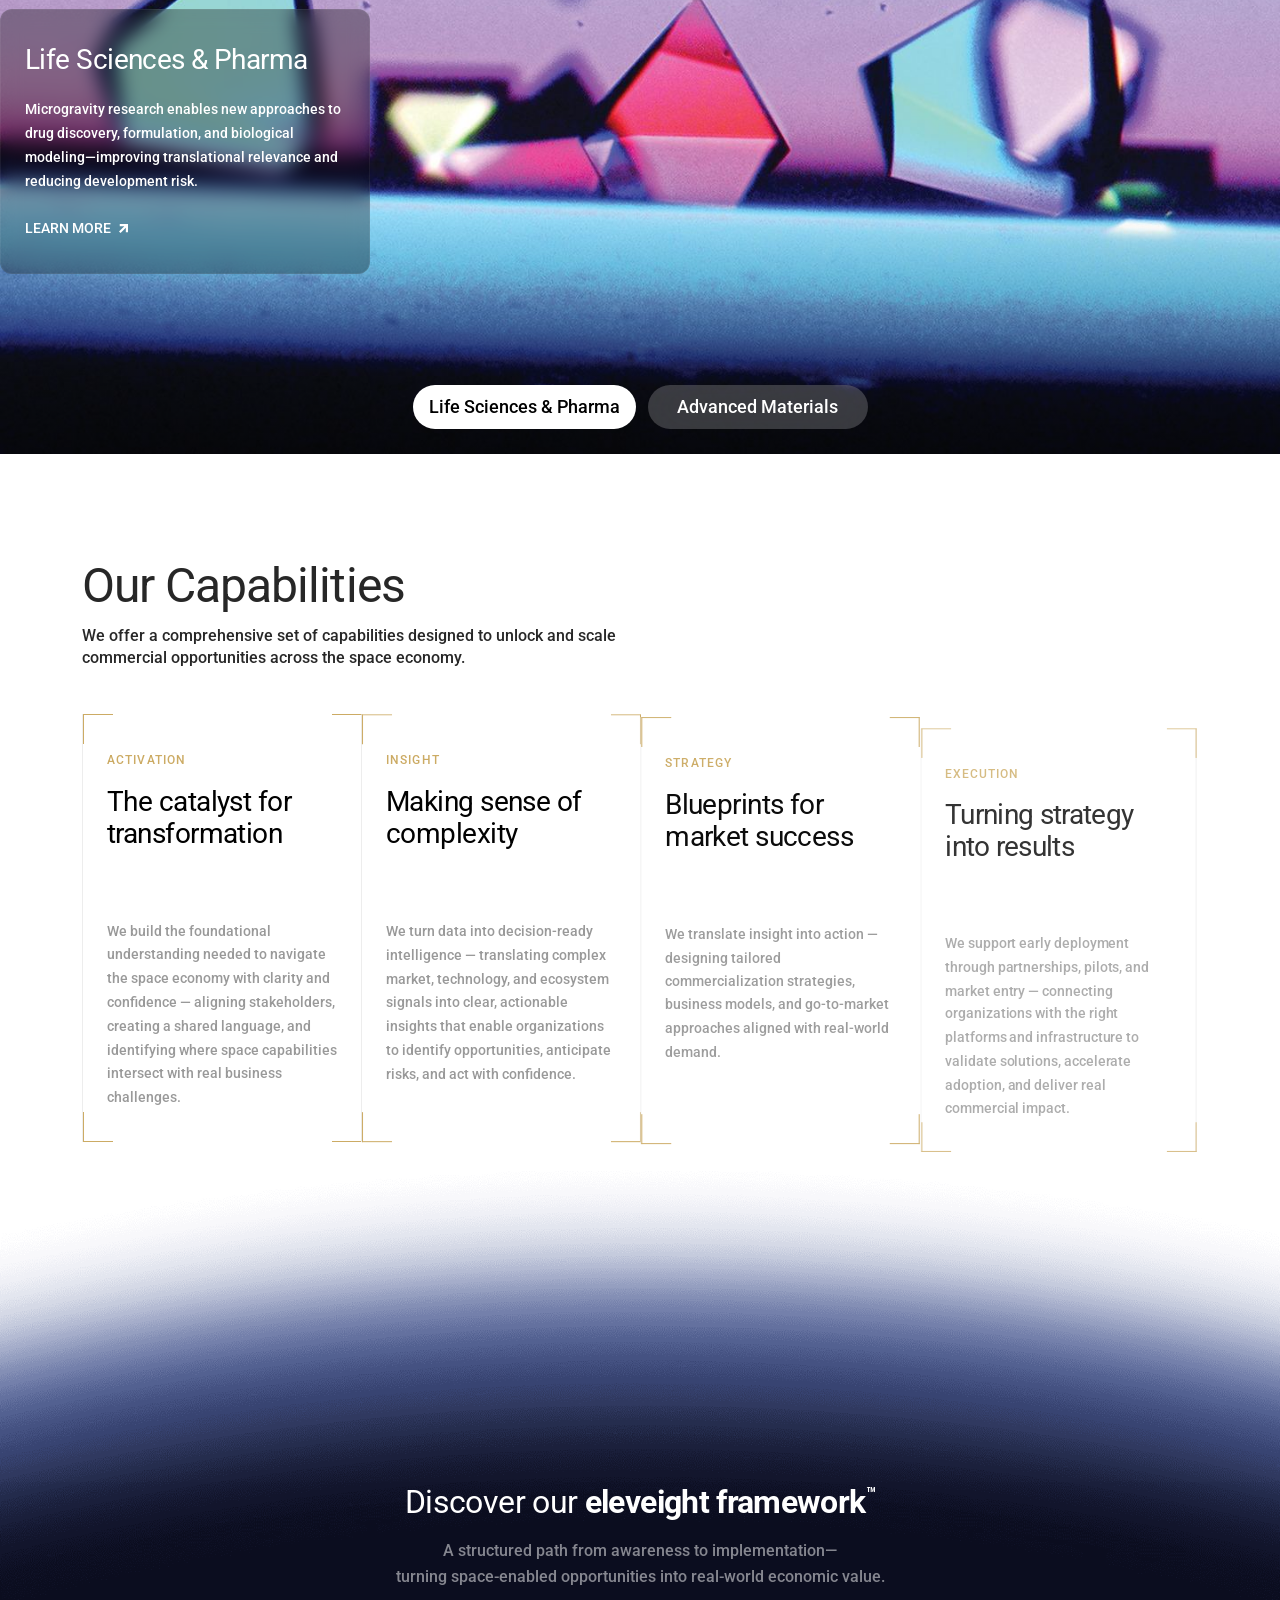
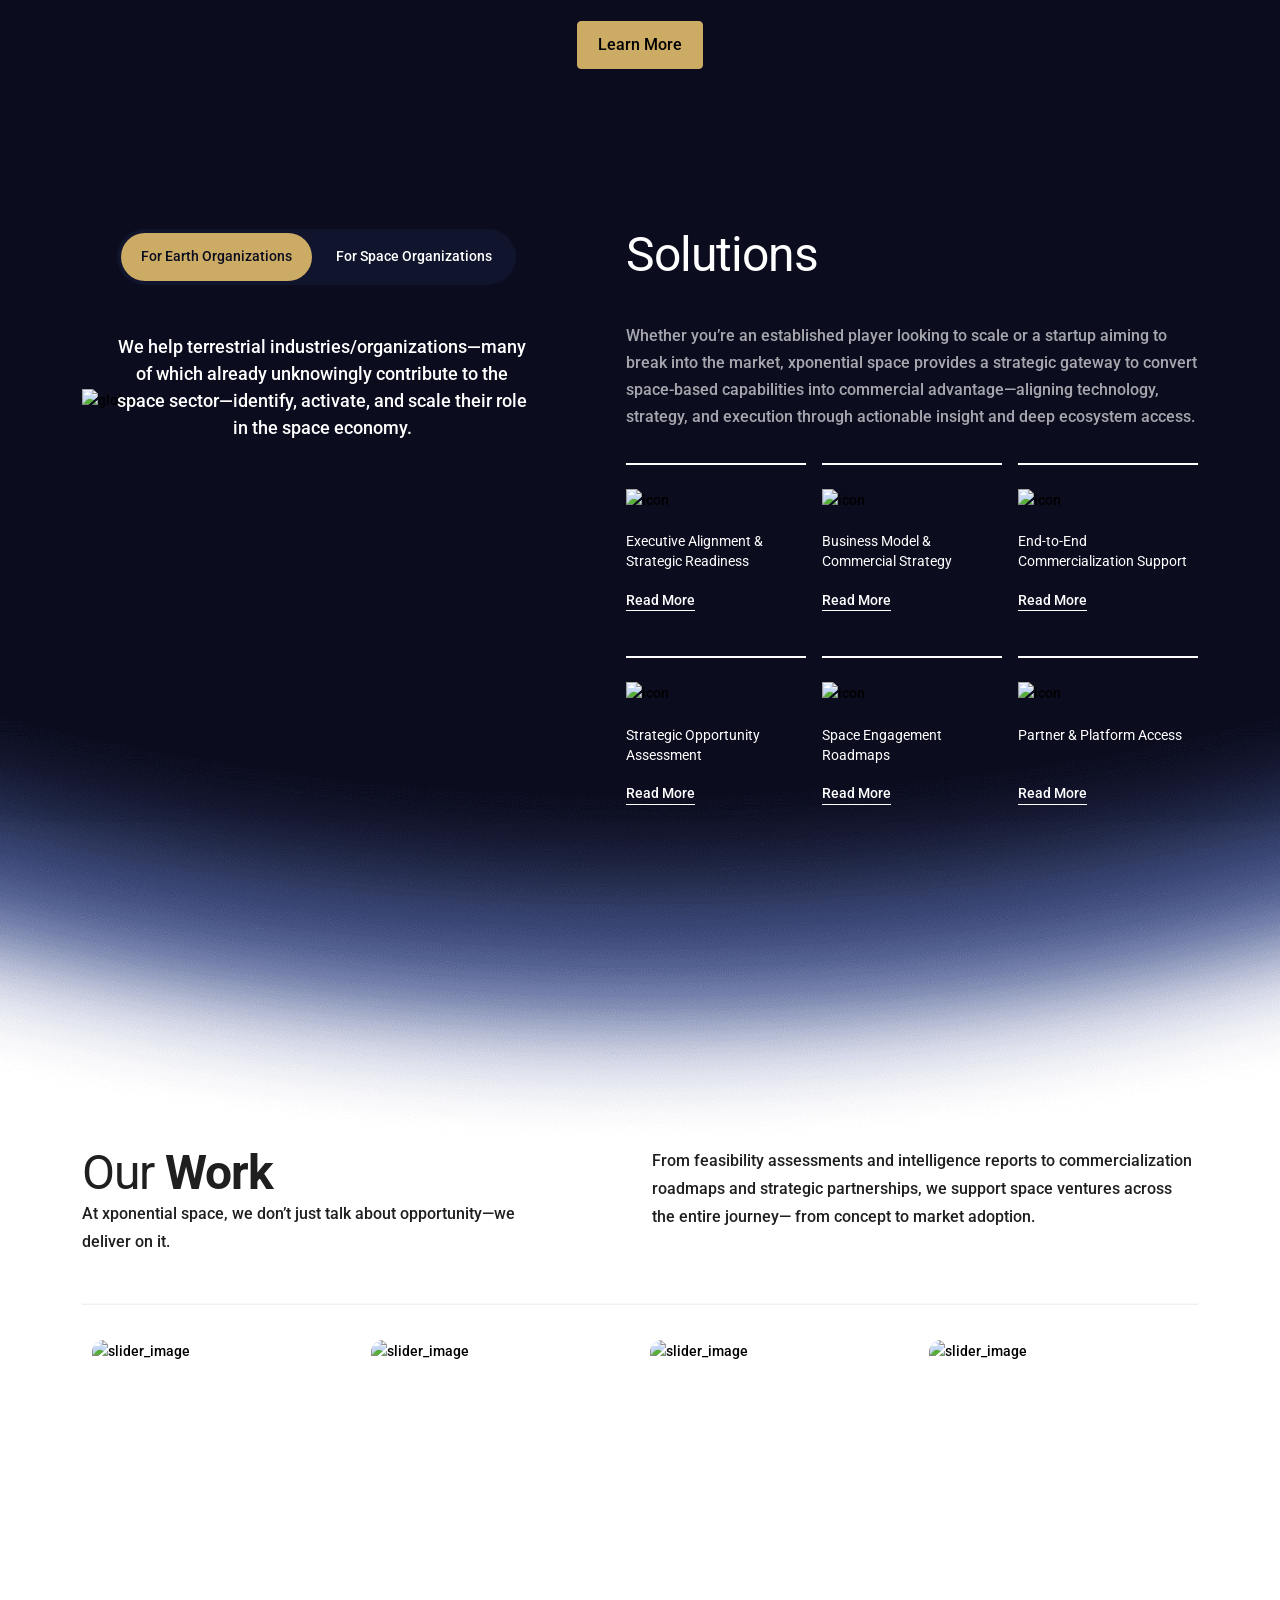
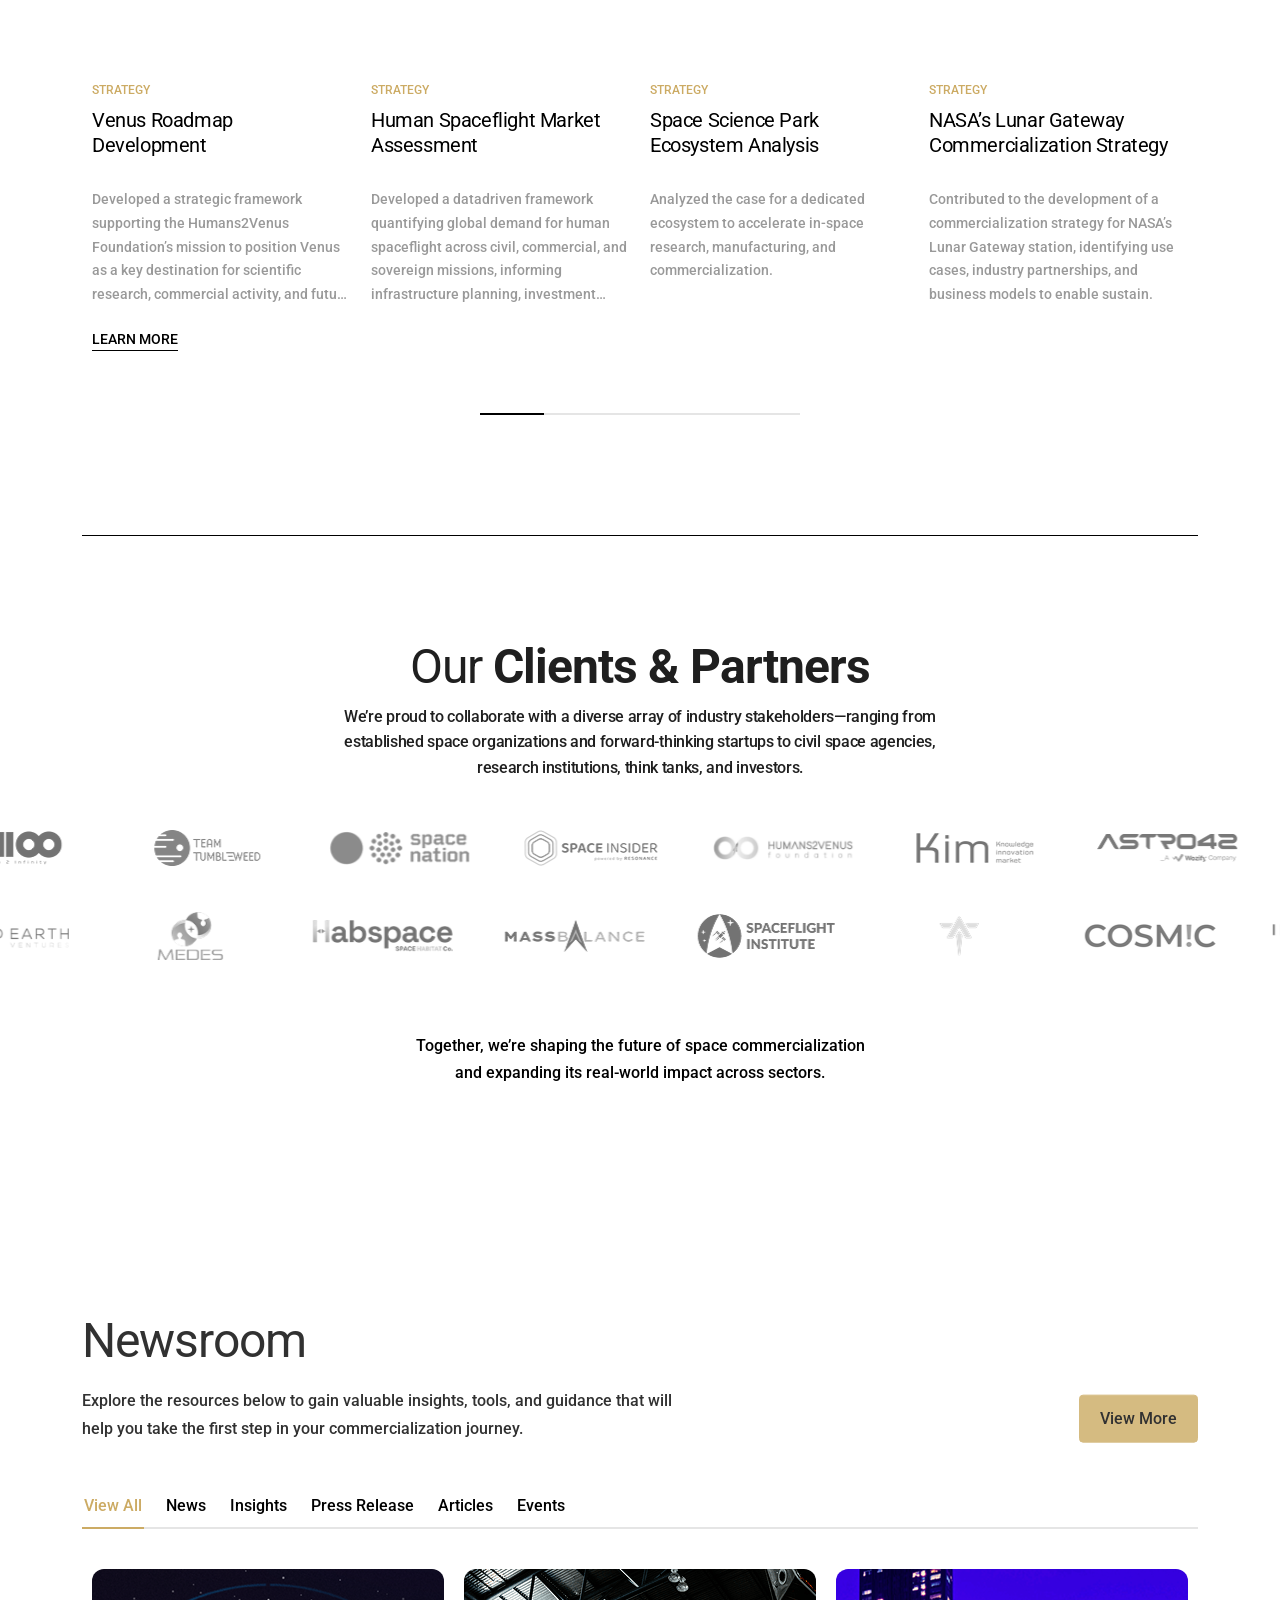
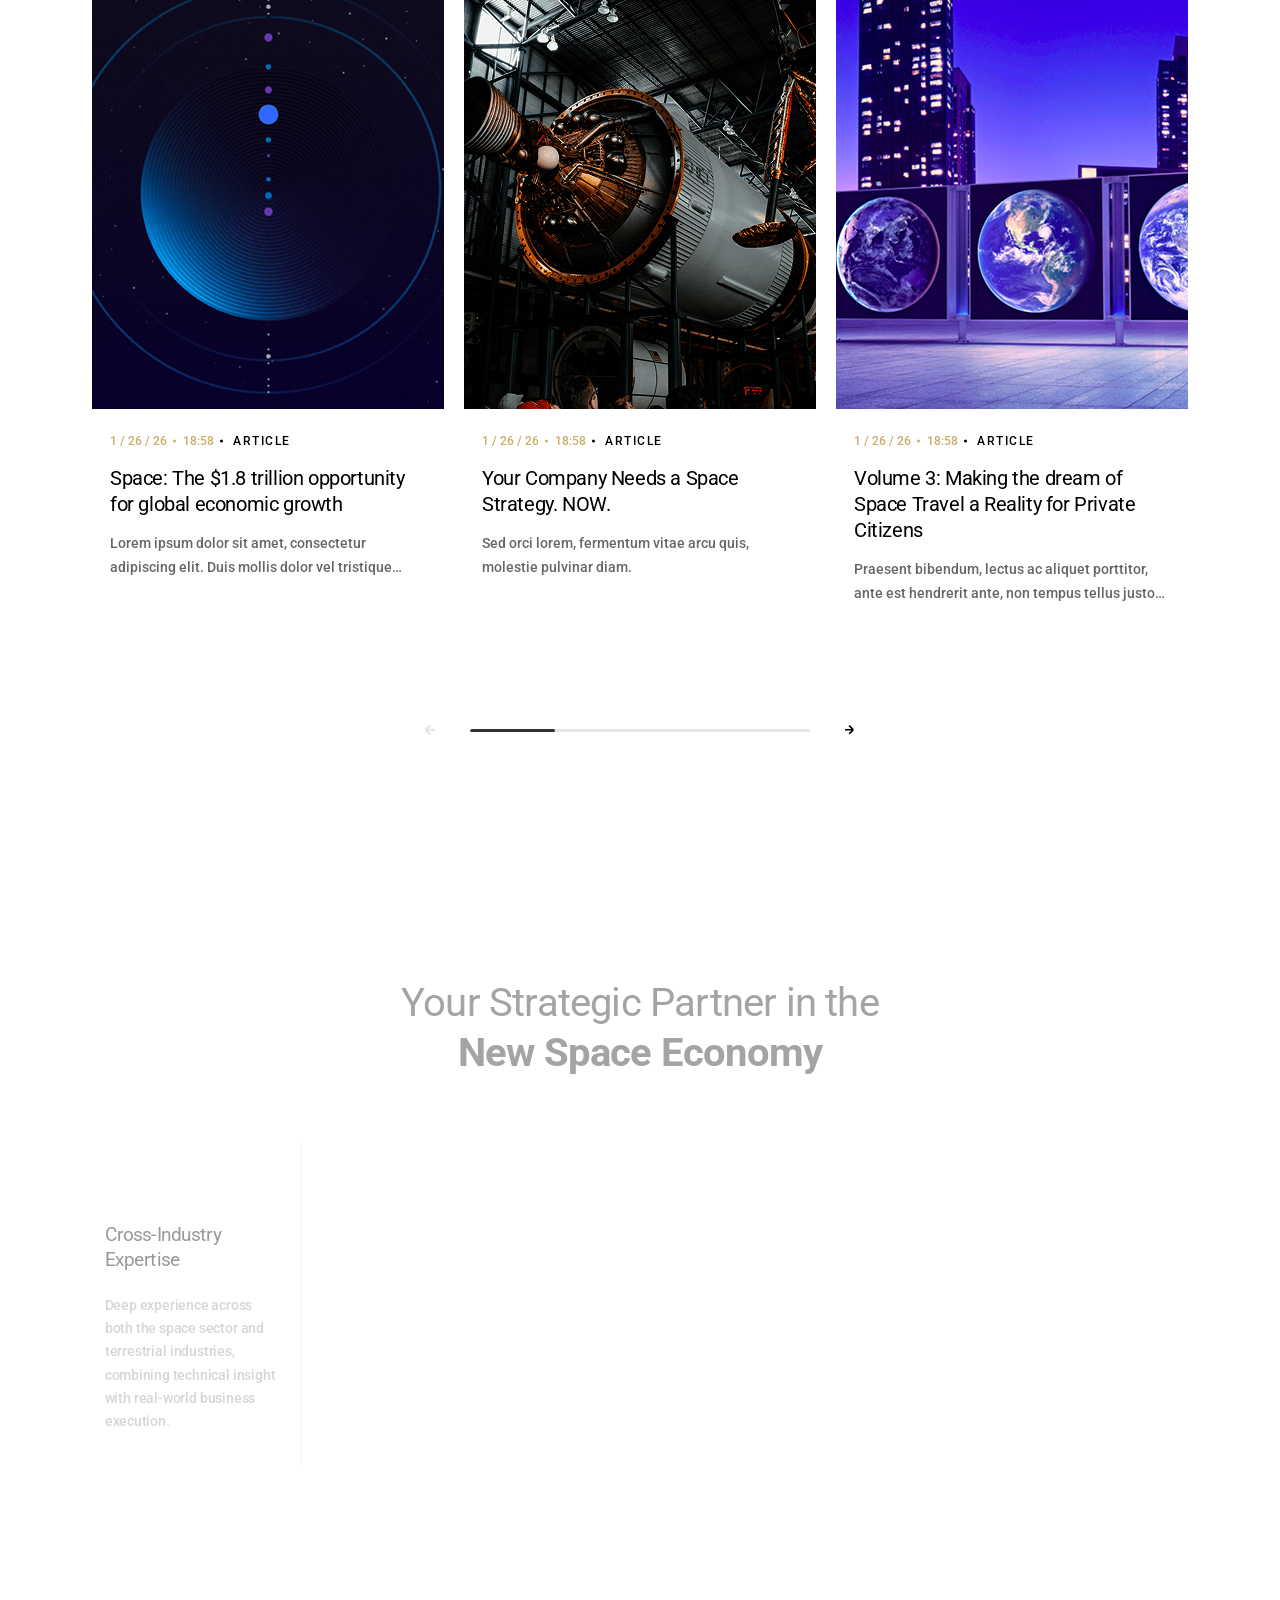
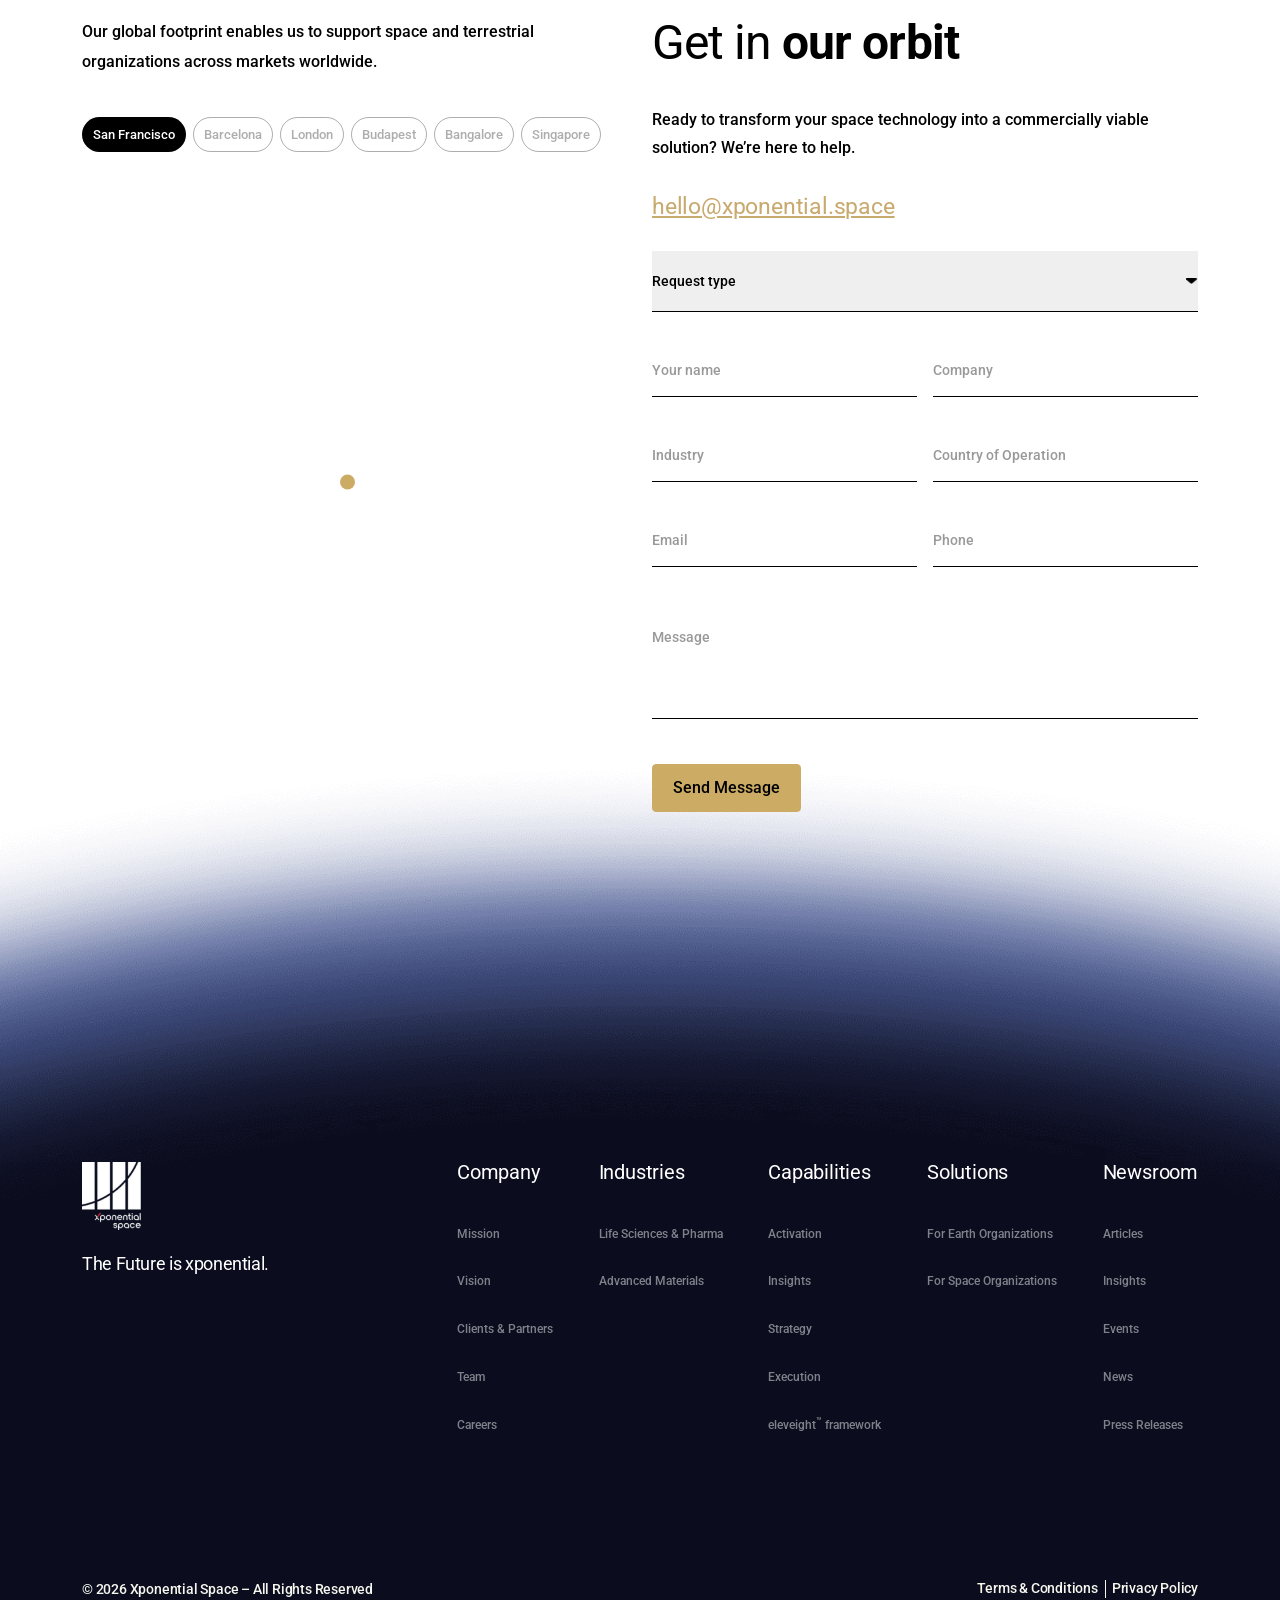
==== commit 6f228e7b: "up" ====
--- a/index.html
+++ b/index.html
@@ -1061,7 +1061,7 @@
   </section>
 
   <!-- newsroom_Sec -->
-  <section class="newsroom_Sec" style="background-image: url(&quot;./images/news-roombg-img2.png&quot;)">
+  <section class="newsroom_Sec">
     <div class="container">
       <div class="newsroom-hdng">
         <div class="hdngwrp">
--- a/css/custom.css
+++ b/css/custom.css
@@ -1378,6 +1378,10 @@
   transition: var(--transition);
 }
 
+.hdr_sec.scrolled .container .sub-mnu{
+  background: rgba(0, 0, 0, 1);
+}
+
 .nav_wrapper ul.navbar_nav li.nav_item.has-sub-mnu:hover .sub-mnu {
   opacity: 1;
   visibility: visible;
